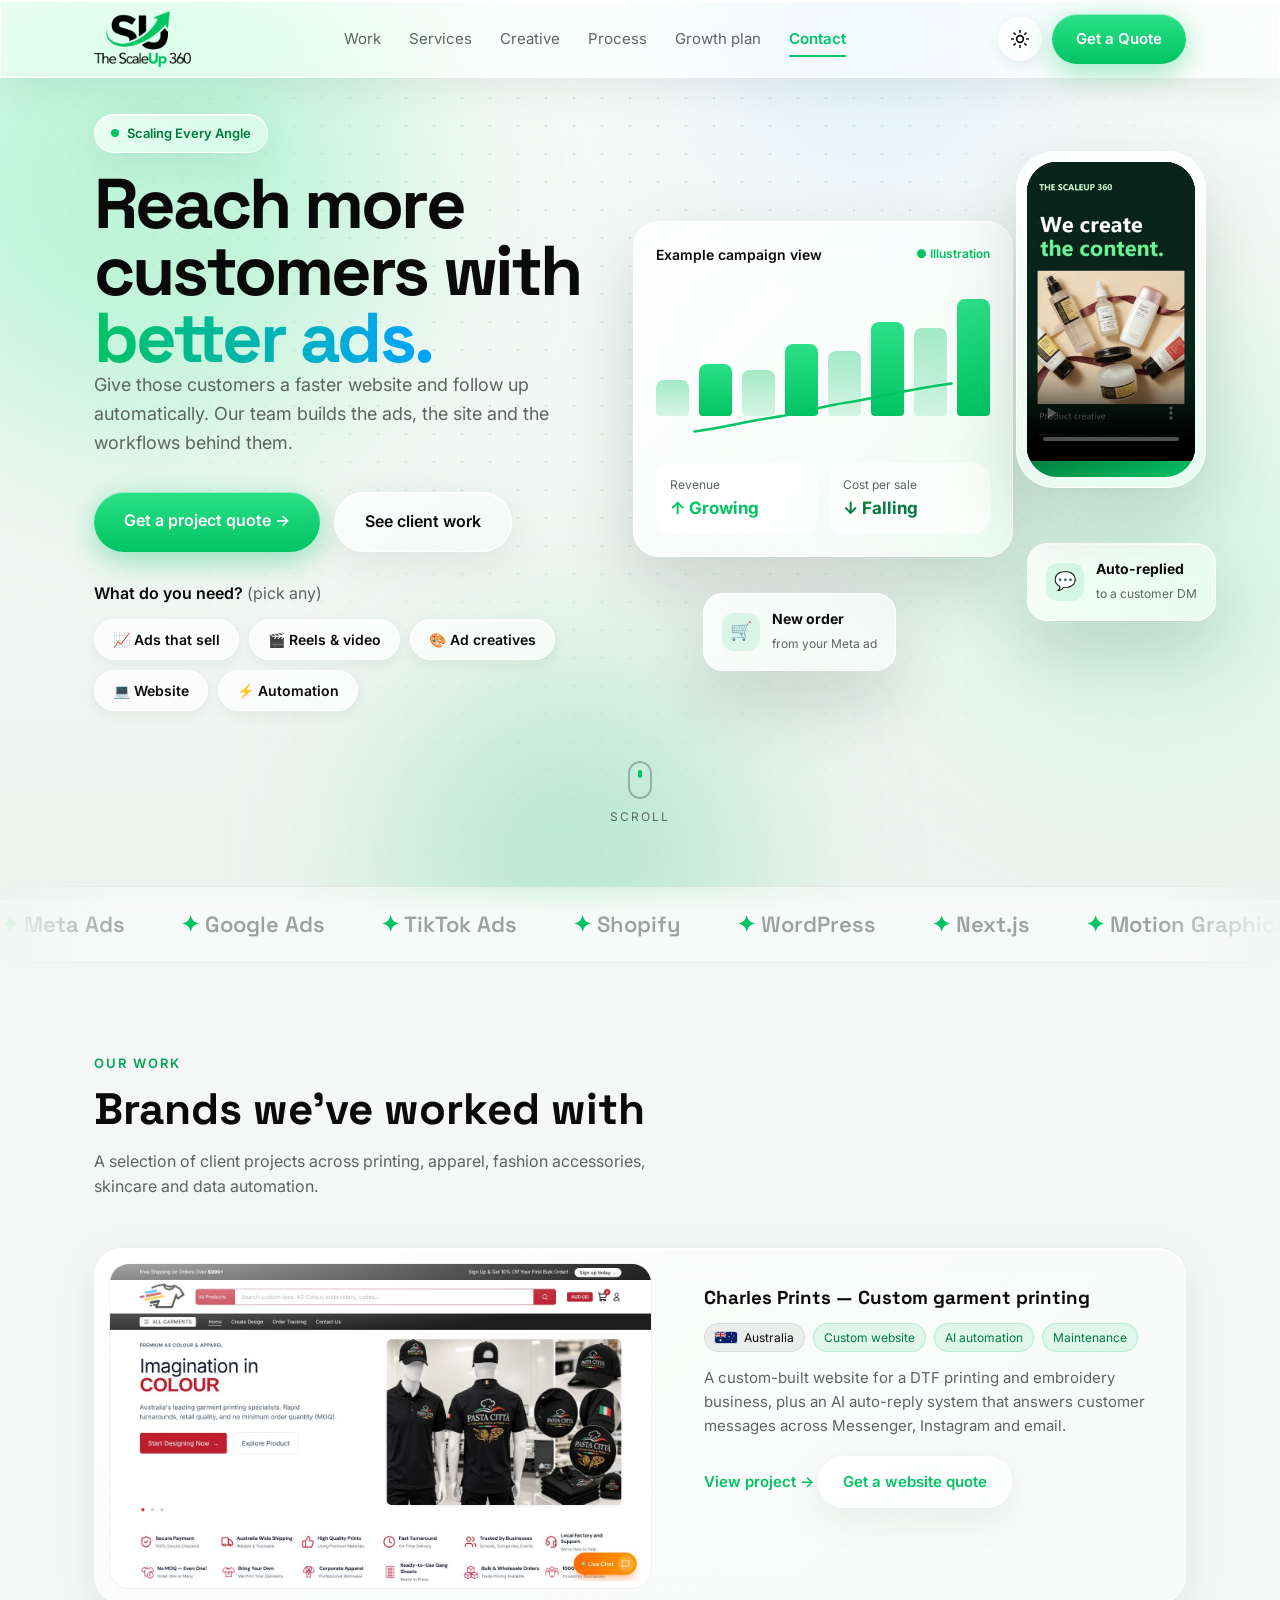
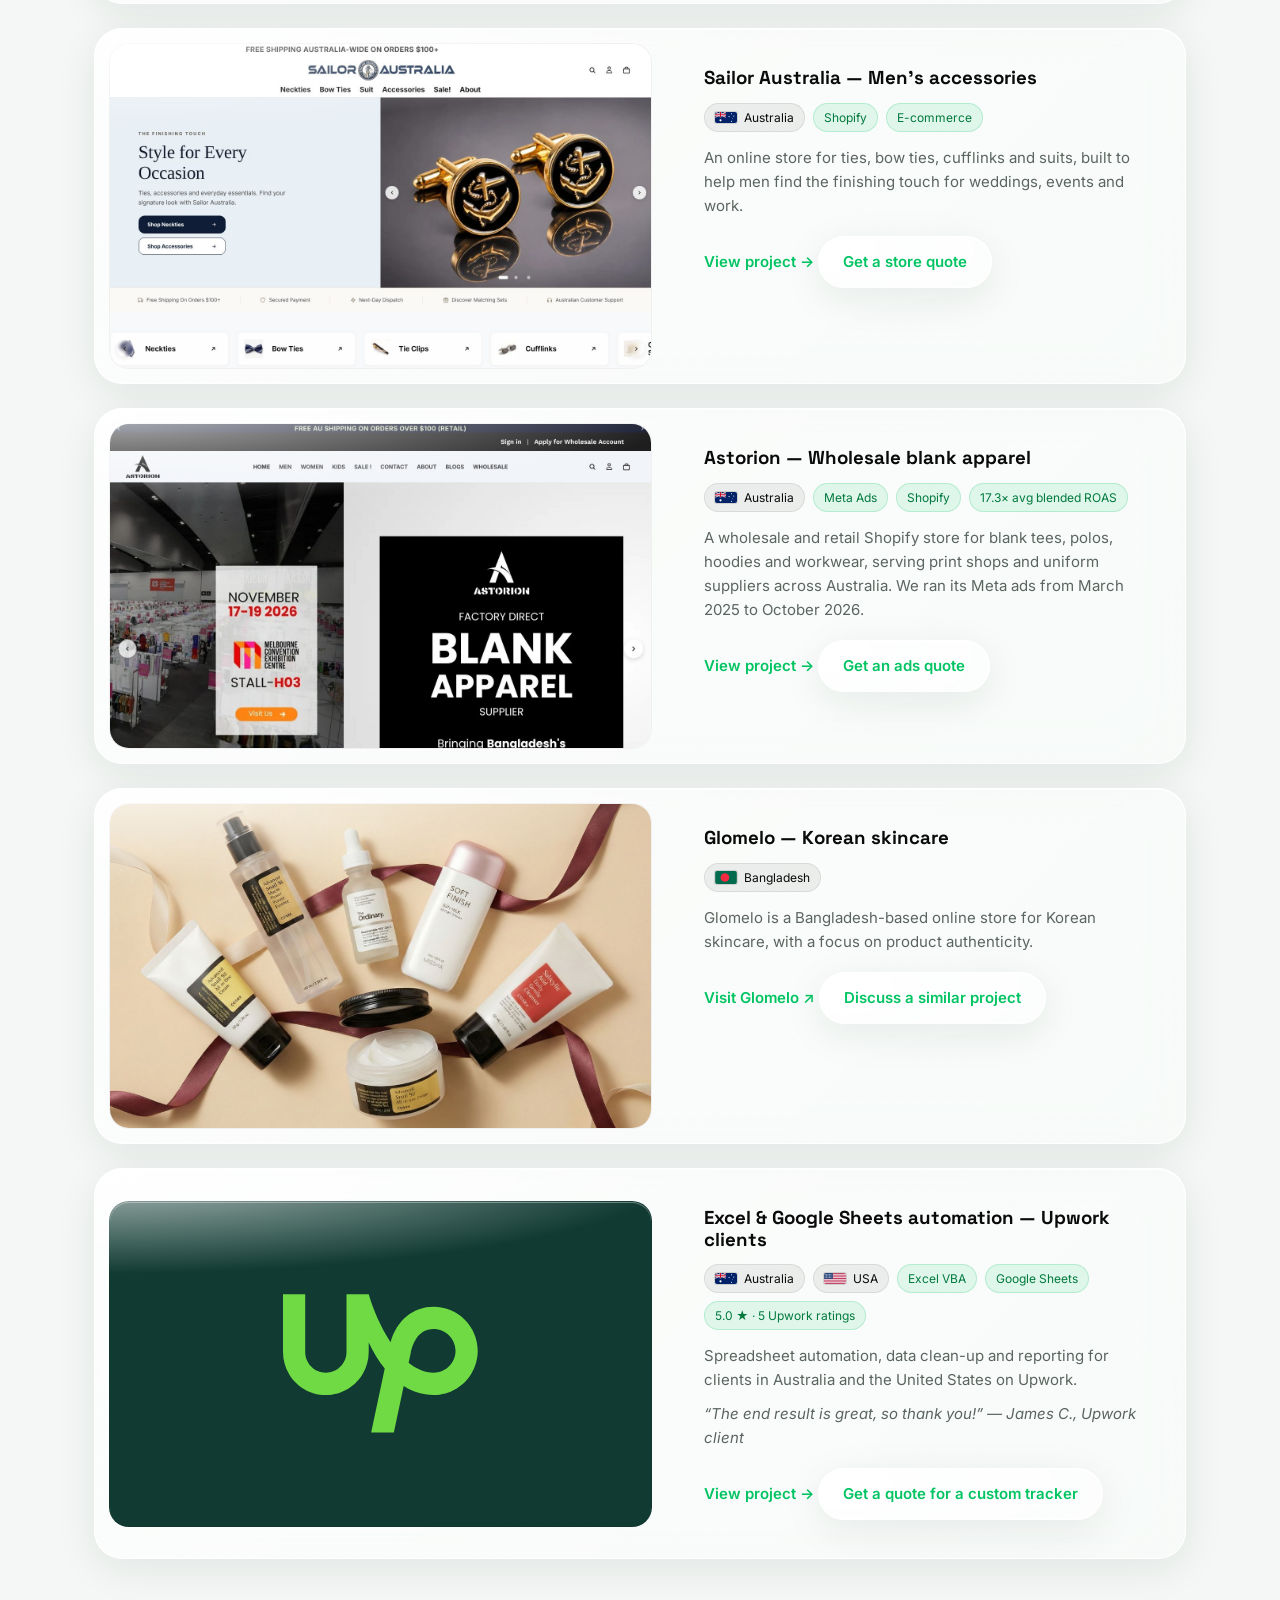
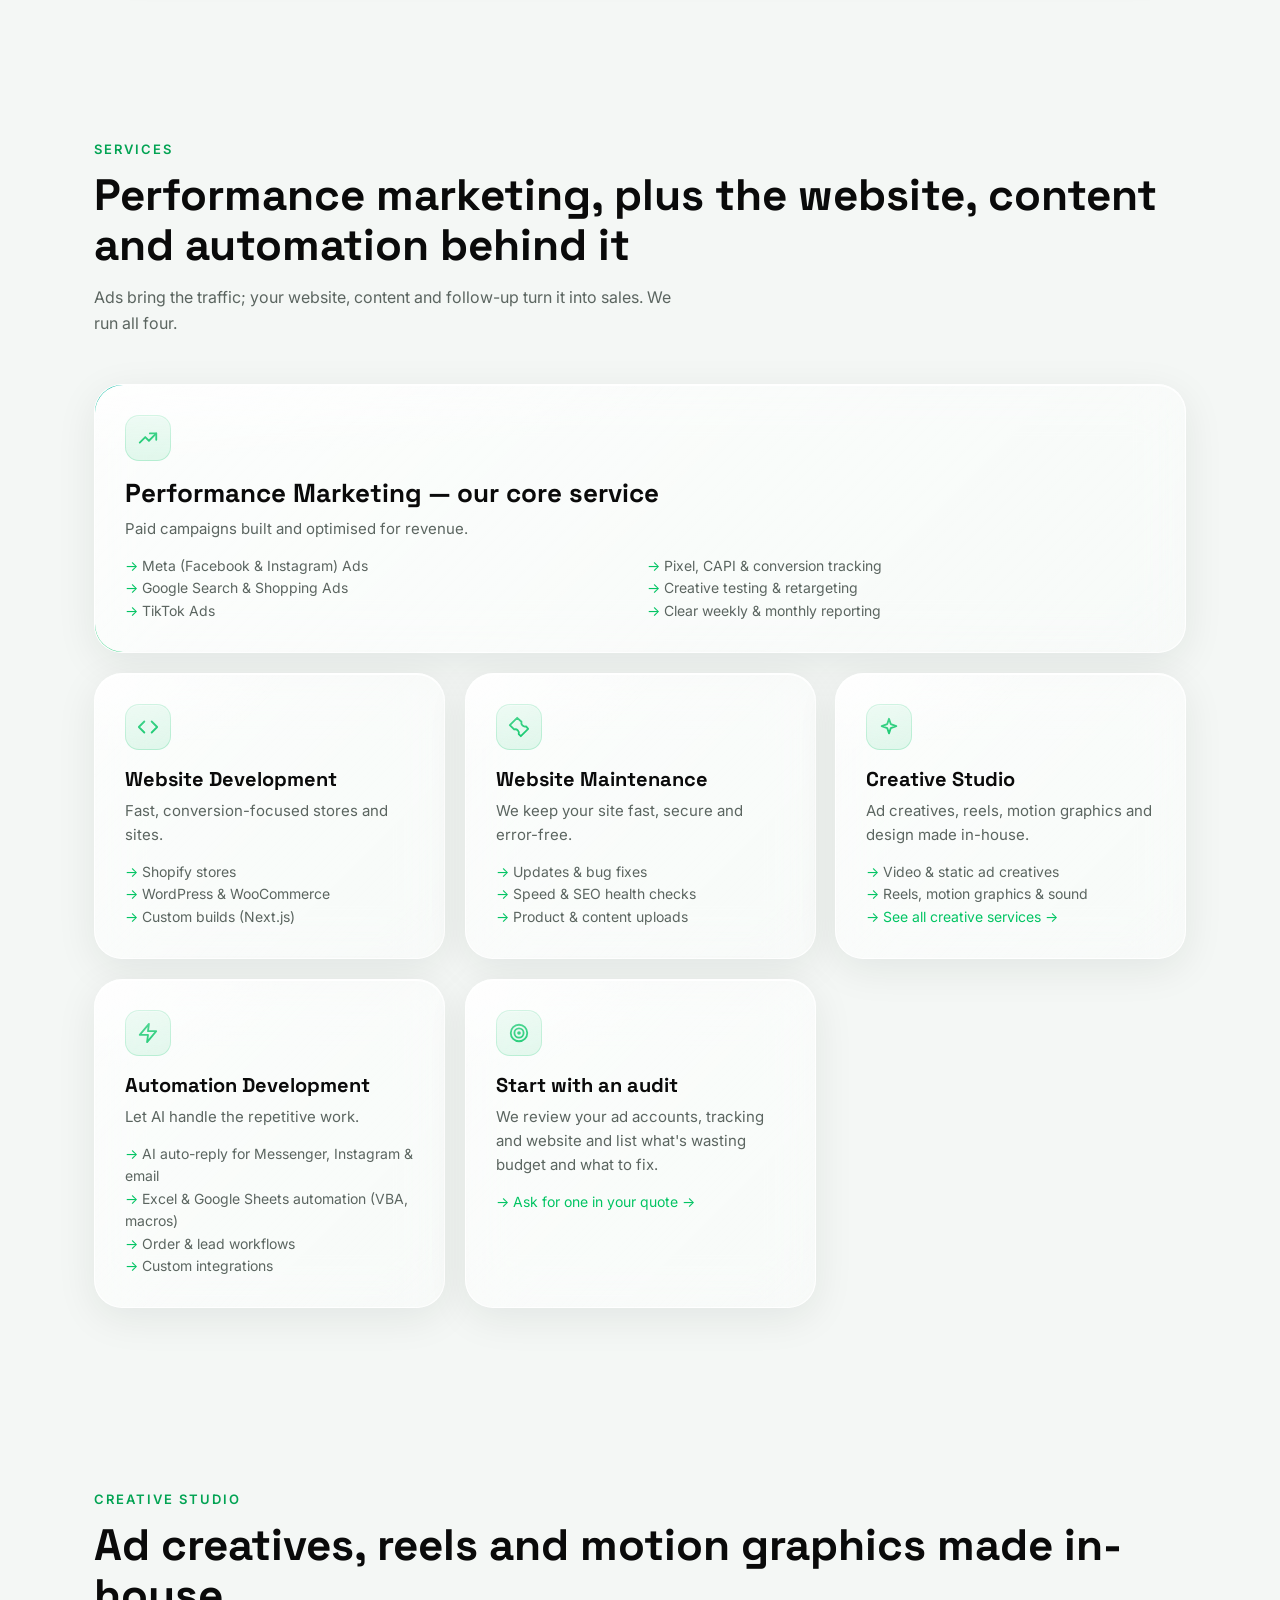
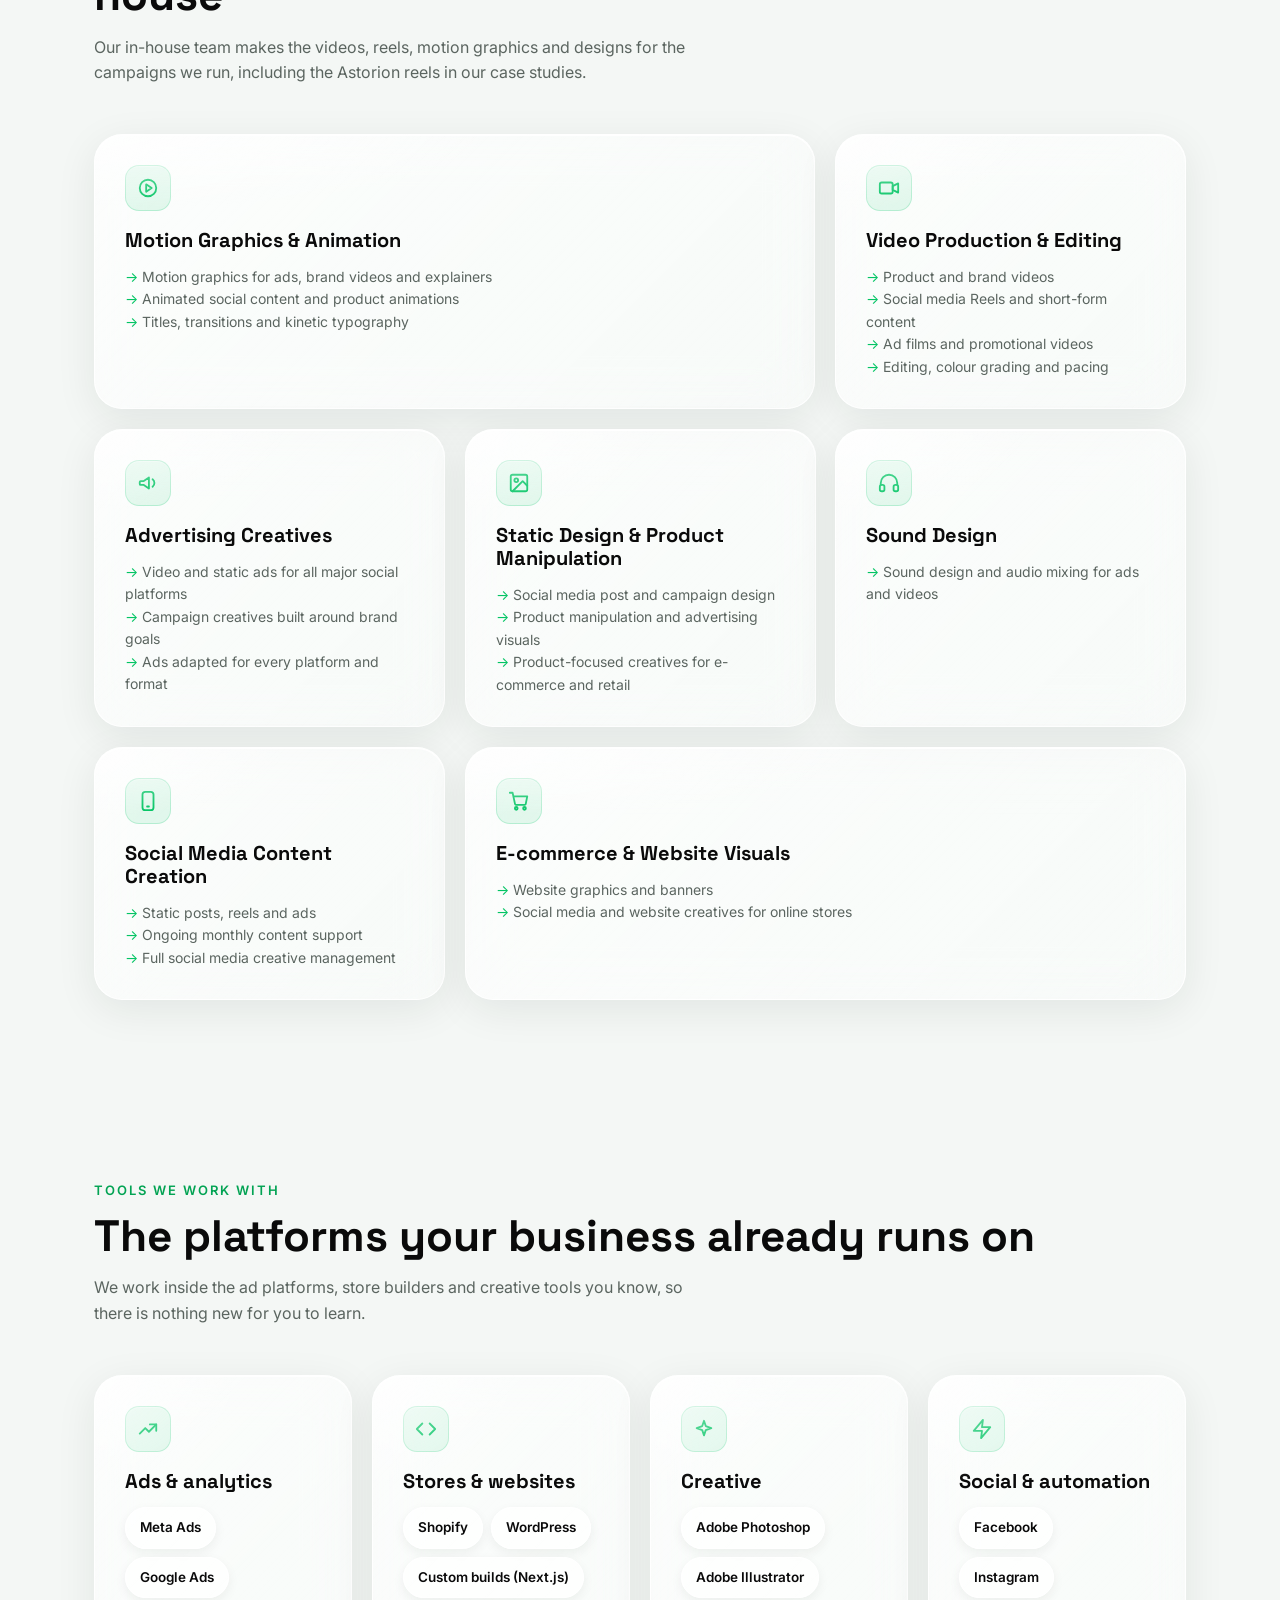
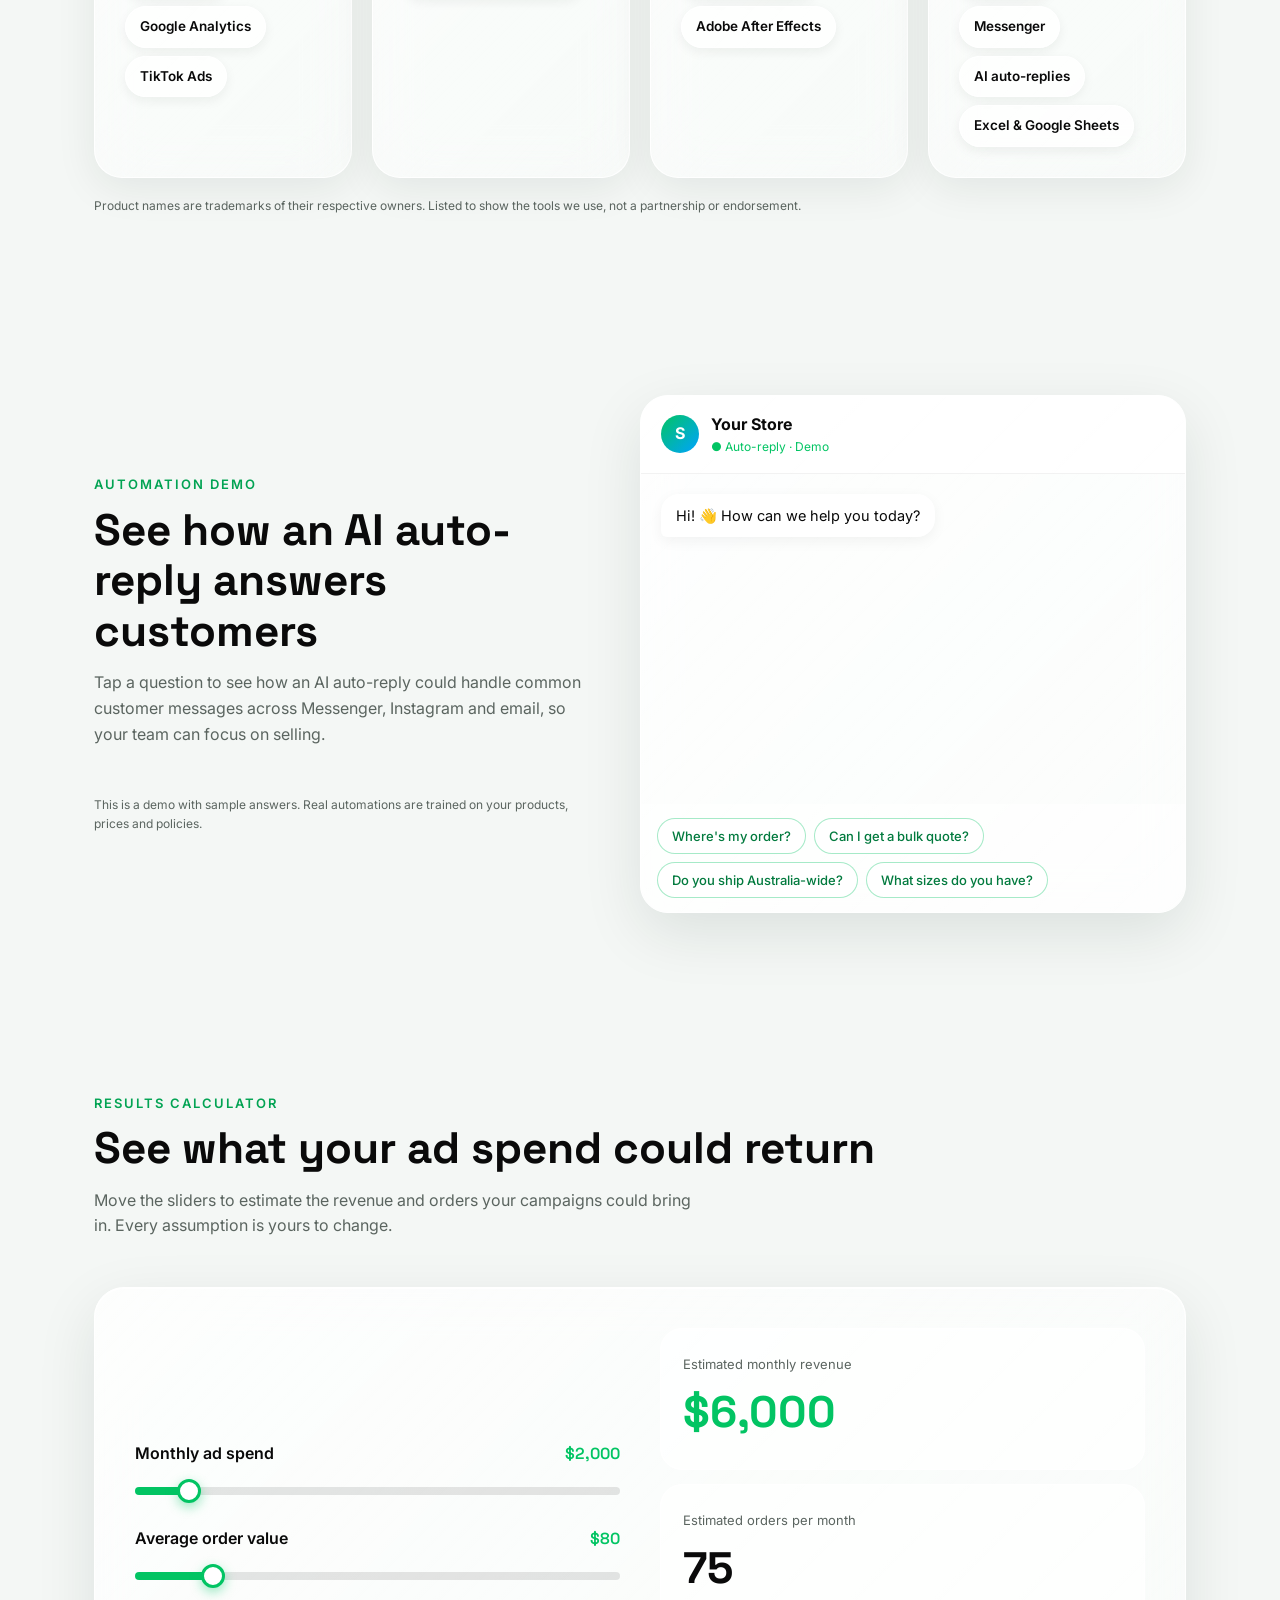
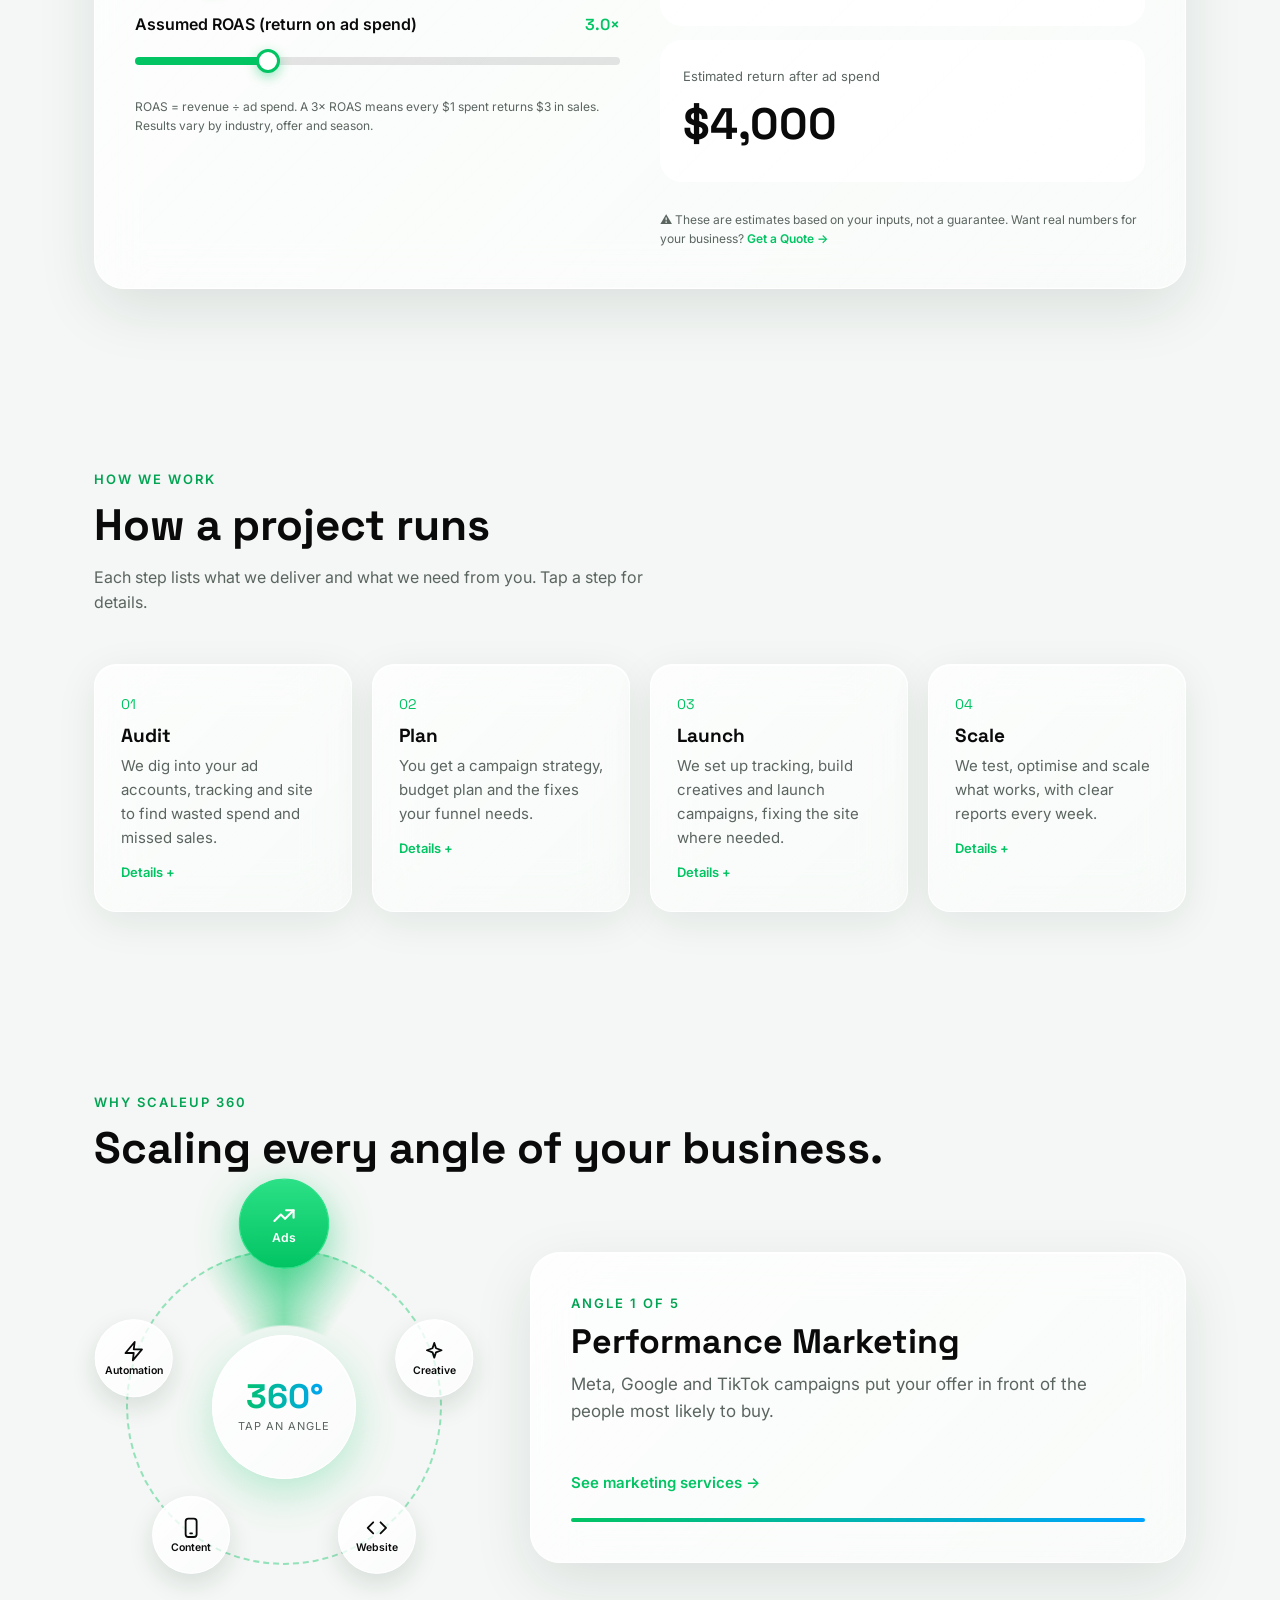
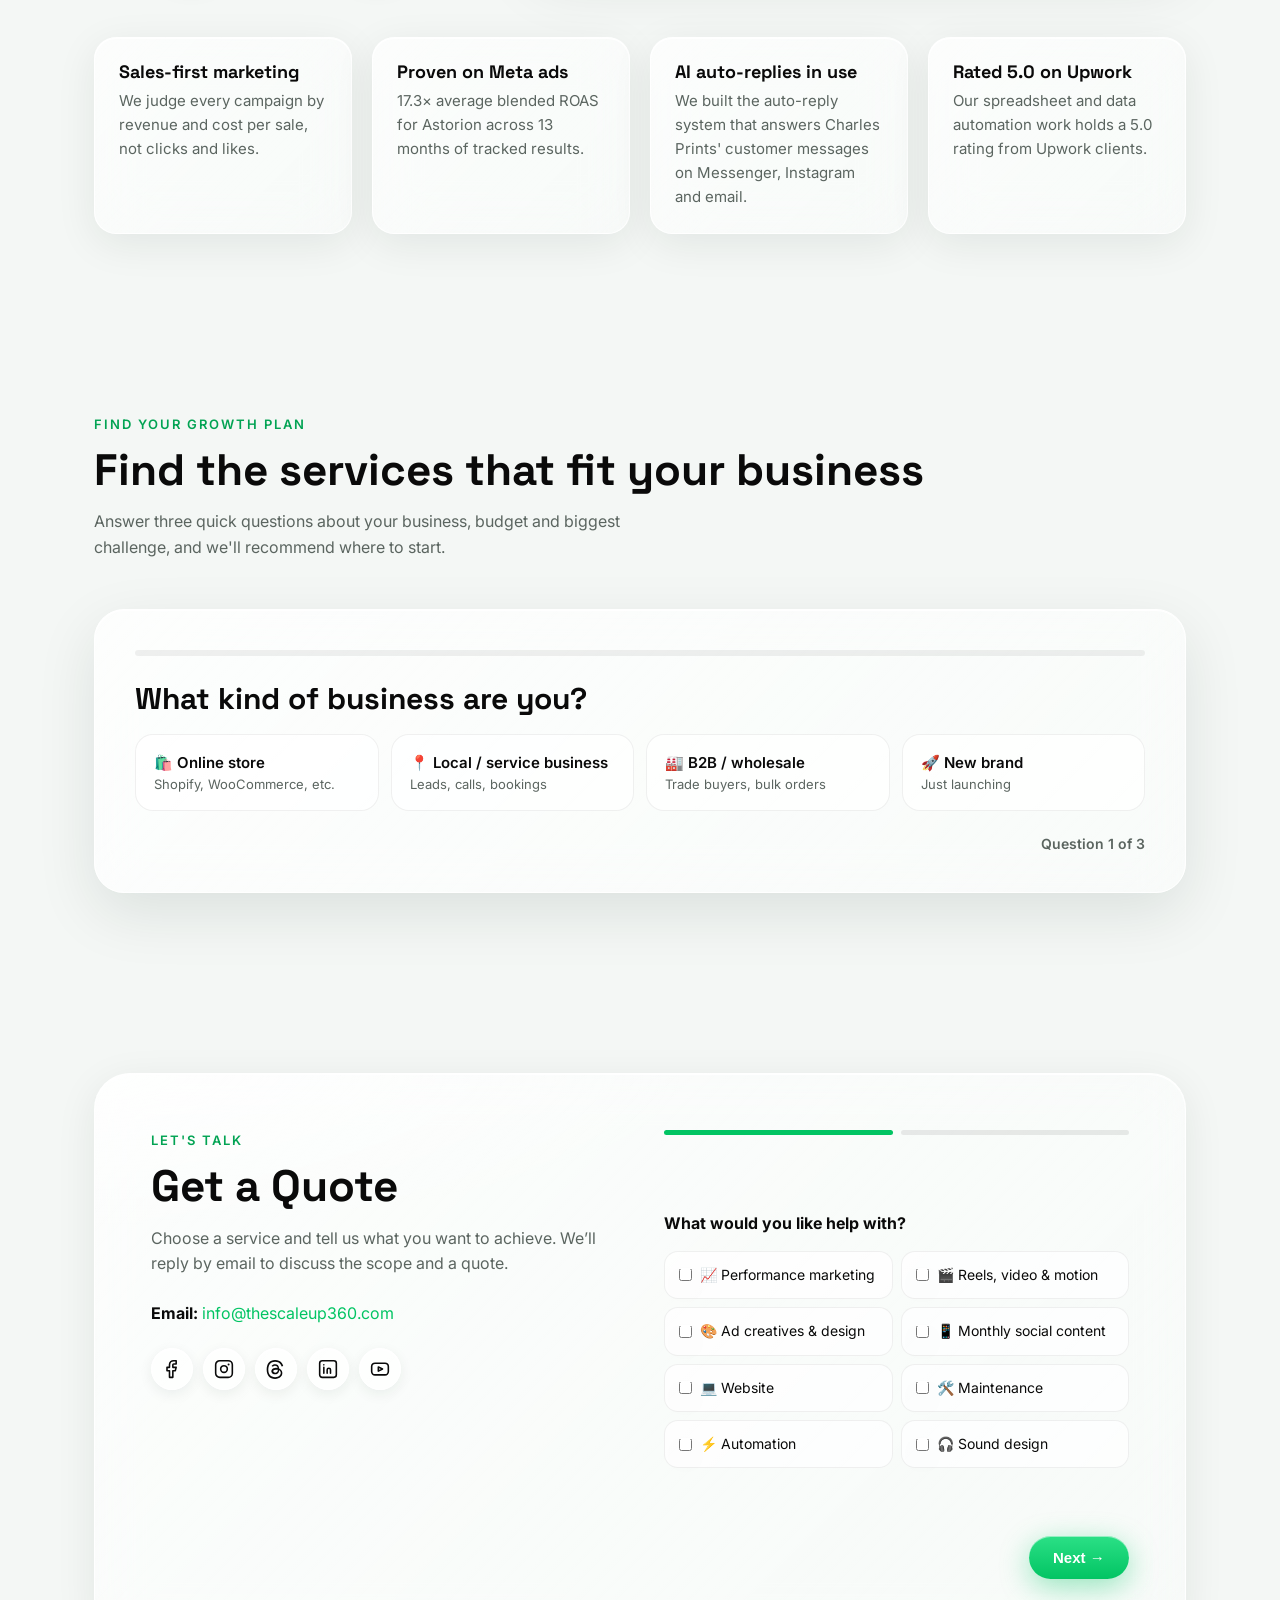
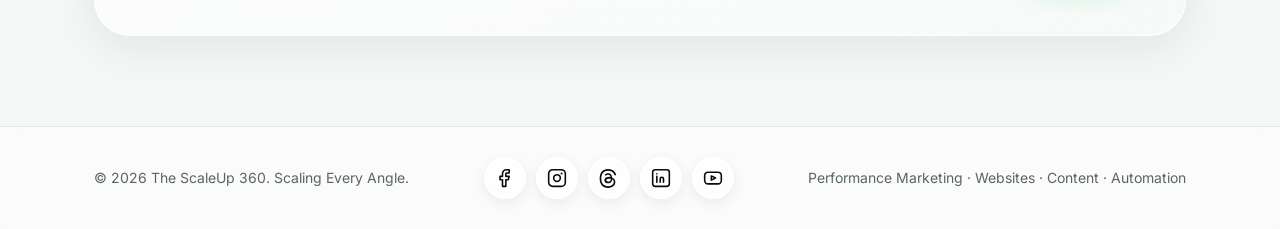
==== index.html @ b7e6057e "Play the agency services showreel in the homepage phone" ====
<!DOCTYPE html>
<html lang="en">
<head>
<meta charset="UTF-8">
<meta name="referrer" content="strict-origin-when-cross-origin">
<link rel="icon" href="favicon.ico" sizes="48x48">
<link rel="icon" type="image/png" sizes="32x32" href="favicon-32.png">
<link rel="icon" type="image/png" sizes="192x192" href="icon-192.png">
<link rel="apple-touch-icon" href="apple-touch-icon.png">
<meta name="theme-color" content="#02C463">
<meta name="viewport" content="width=device-width, initial-scale=1">
<title>The ScaleUp 360 — Performance Marketing Agency for Online Brands</title>
<meta name="description" content="The ScaleUp 360 is a performance marketing agency running Meta and Google Ads that drive sales, backed by Shopify, WordPress and custom websites, running performance marketing, creating content and automating customer messaging for growing brands.">
<link rel="preconnect" href="https://fonts.googleapis.com">
<link href="https://fonts.googleapis.com/css2?family=Space+Grotesk:wght@500;700&family=Inter:wght@400;500;600&display=swap" rel="stylesheet">
<style>
:root{--bg:#000000;--panel:#0D0D0D;--line:#1F1F1F;--text:#FFFFFF;--muted:#A3A3A3;--accent:#02C463;--accent2:#02C463}
*{box-sizing:border-box;margin:0;padding:0}
html{scroll-behavior:smooth}
body{background:var(--bg);color:var(--text);font-family:Inter,system-ui,sans-serif;line-height:1.6}
h1,h2,h3{font-family:"Space Grotesk",sans-serif;line-height:1.15}
a{color:inherit;text-decoration:none}
.wrap{max-width:1140px;margin:0 auto;padding:0 24px}
nav{position:sticky;top:0;z-index:10;background:rgba(11,15,26,.85);backdrop-filter:blur(10px);border-bottom:1px solid var(--line)}
nav .wrap{display:flex;align-items:center;justify-content:space-between;height:76px}
.logo{font-family:"Space Grotesk";font-weight:700;font-size:22px}
.logo span{color:var(--accent)}
.links{display:flex;gap:28px;font-size:15px;color:var(--muted)}
.links a:hover{color:var(--text)}
.btn{display:inline-block;padding:13px 24px;border-radius:10px;font-weight:600;font-size:15px;transition:.2s}
.btn-p{background:var(--accent);color:#000}
.btn-p:hover{transform:translateY(-2px);box-shadow:0 8px 24px rgba(2,196,99,.35)}
.btn-g{border:1px solid var(--line)}
.btn-g:hover{border-color:var(--muted)}
.hero{padding:110px 0 90px;position:relative;overflow:hidden}
.hero:before{content:"";position:absolute;width:600px;height:600px;right:-150px;top:-150px;background:radial-gradient(circle,rgba(2,196,99,.18),transparent 65%)}
.tag{display:inline-block;padding:6px 14px;border:1px solid var(--line);border-radius:99px;font-size:13px;color:var(--accent);margin-bottom:24px}
.hero h1{font-size:clamp(40px,6vw,68px);max-width:820px}
.hero h1 em{font-style:normal;color:var(--accent)}
.hero p{font-size:19px;color:var(--muted);max-width:620px;margin:24px 0 36px}
.cta{display:flex;gap:14px;flex-wrap:wrap}
.trust{margin-top:56px;display:flex;gap:36px;flex-wrap:wrap;color:var(--muted);font-size:14px}
.trust b{display:block;font-family:"Space Grotesk";font-size:20px;color:var(--text)}
section{padding:90px 0}
.eyebrow{color:var(--accent);font-size:13px;letter-spacing:2px;text-transform:uppercase;font-weight:600}
.sh{font-size:clamp(30px,4vw,44px);margin:10px 0 14px}
.sub{color:var(--muted);max-width:600px;margin-bottom:48px}
.grid{display:grid;gap:20px;grid-template-columns:repeat(auto-fit,minmax(300px,1fr))}
.card{background:var(--panel);border:1px solid var(--line);border-radius:16px;padding:30px;transition:.25s}
.card:hover{border-color:var(--accent2);transform:translateY(-4px)}
.ico{width:46px;height:46px;border-radius:12px;background:rgba(2,196,99,.12);display:grid;place-items:center;margin-bottom:18px;color:var(--accent);font-size:22px}
.card h3{font-size:20px;margin-bottom:8px}
.card p{color:var(--muted);font-size:15px}
.card ul{margin-top:14px;list-style:none;font-size:14px;color:var(--muted)}
.card li:before{content:"→ ";color:var(--accent)}
.work{display:grid;gap:24px}
.case{display:grid;grid-template-columns:1.1fr 1fr;background:var(--panel);border:1px solid var(--line);border-radius:20px;overflow:hidden}
.case .vis{min-height:300px;display:grid;place-items:center;font-family:"Space Grotesk";font-size:34px;font-weight:700;padding:30px;text-align:center}
.v1{background:linear-gradient(135deg,#FF5E62,#FF9966)}
.v2{background:linear-gradient(135deg,#1E3C72,#2A5298)}
.v3{background:linear-gradient(135deg,#2C3E50,#4CA1AF)}
.case .info{padding:38px}
.chips{display:flex;gap:8px;flex-wrap:wrap;margin:14px 0}
.chip{font-size:12px;padding:4px 10px;border-radius:99px;background:rgba(2,196,99,.12);color:#02C463}
.case p{color:var(--muted);font-size:15px}
.case a{display:inline-block;margin-top:18px;color:var(--accent);font-weight:600;font-size:15px}
.steps{display:grid;grid-template-columns:repeat(auto-fit,minmax(220px,1fr));gap:20px;counter-reset:s}
.step{border-top:2px solid var(--line);padding-top:22px}
.step:before{counter-increment:s;content:"0" counter(s);font-family:"Space Grotesk";font-size:14px;color:var(--accent)}
.step h3{font-size:19px;margin:8px 0}
.step p{color:var(--muted);font-size:15px}
.why{display:grid;grid-template-columns:repeat(auto-fit,minmax(240px,1fr));gap:20px}
.why div{padding:24px;border-left:2px solid var(--accent)}
.why h3{font-size:18px;margin-bottom:6px}
.why p{color:var(--muted);font-size:15px}
.contact{background:linear-gradient(135deg,#0D0D0D,#06200F);border:1px solid var(--line);border-radius:24px;padding:56px;display:grid;grid-template-columns:1fr 1fr;gap:48px}
form{display:grid;gap:14px}
input,select,textarea{width:100%;background:var(--bg);border:1px solid var(--line);border-radius:10px;padding:13px 14px;color:var(--text);font:inherit;font-size:15px}
input:focus,select:focus,textarea:focus{outline:none;border-color:var(--accent)}
.ok{display:none;color:var(--accent);font-weight:600}
.cinfo p{color:var(--muted);margin:6px 0}
footer{border-top:1px solid var(--line);padding:30px 0;color:var(--muted);font-size:14px}
footer .wrap{display:flex;justify-content:space-between;flex-wrap:wrap;gap:12px}
@media(max-width:820px){.links{display:none}.case,.contact{grid-template-columns:1fr}.contact{padding:32px}}

/* ===== Liquid Glass theme ===== */
body{background:#000;font-family:-apple-system,BlinkMacSystemFont,"SF Pro Display",Inter,sans-serif;position:relative}
.bgfx{position:fixed;inset:0;z-index:-1;overflow:hidden;background:#000}
.bgfx i{position:absolute;border-radius:50%;filter:blur(90px);opacity:.55;animation:float 22s ease-in-out infinite alternate}
.bgfx i:nth-child(1){width:520px;height:520px;background:#02C463;left:-120px;top:-80px}
.bgfx i:nth-child(2){width:460px;height:460px;background:#0A7A45;right:-100px;top:35%;animation-duration:28s}
.bgfx i:nth-child(3){width:380px;height:380px;background:#1FE58A;left:30%;bottom:-140px;opacity:.35;animation-duration:32s}
.bgfx i:nth-child(4){width:300px;height:300px;background:#ffffff;right:20%;top:-120px;opacity:.08;animation-duration:26s}
@keyframes float{0%{transform:translate(0,0) scale(1)}50%{transform:translate(80px,60px) scale(1.15)}100%{transform:translate(-60px,40px) scale(.95)}}
.glass,.card,.case,.contact,nav,.why div,.step,.tag,.btn-g,input,select,textarea{
  background:linear-gradient(135deg,rgba(255,255,255,.10),rgba(255,255,255,.03))!important;
  backdrop-filter:blur(28px) saturate(180%);-webkit-backdrop-filter:blur(28px) saturate(180%);
  border:1px solid rgba(255,255,255,.14)!important;
  box-shadow:inset 0 1px 0 rgba(255,255,255,.25),inset 0 -1px 0 rgba(255,255,255,.04),0 10px 40px rgba(0,0,0,.35);
}
nav{border-width:0 0 1px!important;border-radius:0}
.card,.case{border-radius:28px!important;position:relative;overflow:hidden}
.card:before,.case:before,.contact:before{content:"";position:absolute;inset:0;border-radius:inherit;pointer-events:none;
  background:radial-gradient(120% 60% at 0% 0%,rgba(255,255,255,.18),transparent 45%)}
.card:hover{transform:translateY(-6px) scale(1.01);border-color:rgba(2,196,99,.5)!important;box-shadow:inset 0 1px 0 rgba(255,255,255,.3),0 20px 60px rgba(2,196,99,.18)}
.contact{border-radius:36px!important;position:relative;overflow:hidden}
.why div{border-radius:22px;border-left:1px solid rgba(255,255,255,.14)!important}
.step{border-radius:22px;padding:26px!important;border-top:1px solid rgba(255,255,255,.14)!important}
.tag{border-radius:99px;color:#fff!important}
.btn{border-radius:99px!important}
.btn-p{background:linear-gradient(180deg,#2BE086,#02C463)!important;box-shadow:inset 0 1px 0 rgba(255,255,255,.5),0 8px 30px rgba(2,196,99,.4)}
.btn-g{color:#fff}
input,select,textarea{border-radius:16px!important}
select option{background:#111}
.ico{background:rgba(255,255,255,.08)!important;border:1px solid rgba(255,255,255,.15);border-radius:14px!important;box-shadow:inset 0 1px 0 rgba(255,255,255,.3)}
.case .vis{margin:14px;border-radius:20px;box-shadow:inset 0 1px 0 rgba(255,255,255,.35)}
.chip{background:rgba(255,255,255,.08)!important;border:1px solid rgba(255,255,255,.12);color:#fff!important}
section[style]{background:transparent!important}
.hero:before{display:none}
footer{background:rgba(255,255,255,.03);backdrop-filter:blur(20px)}

/* ===== Light Liquid Glass ===== */
:root{--bg:#F4F7F5;--panel:#fff;--line:rgba(0,0,0,.08);--text:#0A0A0A;--muted:#5B6560;--accent:#02C463;--accent2:#02C463}
body{background:#F4F7F5;color:#0A0A0A}
.bgfx{background:linear-gradient(180deg,#F7FAF8,#EEF3F0)}
.bgfx i{opacity:.45}
.bgfx i:nth-child(1){background:#7CF0B5}
.bgfx i:nth-child(2){background:#B9F5D6}
.bgfx i:nth-child(3){background:#02C463;opacity:.22}
.bgfx i:nth-child(4){background:#C9E8FF;opacity:.5}
.glass,.card,.case,.contact,nav,.why div,.step,.tag,.btn-g,input,select,textarea{
  background:linear-gradient(135deg,rgba(255,255,255,.75),rgba(255,255,255,.4))!important;
  border:1px solid rgba(255,255,255,.9)!important;
  box-shadow:inset 0 1px 0 #fff,0 10px 40px rgba(10,40,25,.08)}
nav{background:rgba(255,255,255,.6)!important}
.card:before,.case:before,.contact:before{background:radial-gradient(120% 60% at 0% 0%,rgba(255,255,255,.7),transparent 45%)}
.card:hover{box-shadow:inset 0 1px 0 #fff,0 20px 60px rgba(2,196,99,.18)}
.tag{color:#027A3E!important}
.btn-g{color:#0A0A0A}
.btn-p{color:#fff!important}
.ico{background:rgba(2,196,99,.1)!important;border-color:rgba(2,196,99,.2)}
.chip{background:rgba(2,196,99,.1)!important;border-color:rgba(2,196,99,.2);color:#027A3E!important}
input,select,textarea{color:#0A0A0A}
input::placeholder,textarea::placeholder{color:#8A938E}
select option{background:#fff}
.ok,.eyebrow{color:#02A353}
.case .vis{color:#fff}
footer{background:rgba(255,255,255,.5)}
.cinfo b,.step h3{color:#0A0A0A!important}

.more{display:inline-block;margin-top:18px;color:var(--accent);font-weight:600;font-size:15px}
.pf{position:fixed;inset:0;z-index:50;display:none;overflow-y:auto;background:rgba(240,245,242,.55);backdrop-filter:blur(30px) saturate(180%);-webkit-backdrop-filter:blur(30px) saturate(180%)}
.pf.on{display:block;animation:fade .3s ease}
@keyframes fade{from{opacity:0;transform:translateY(20px)}to{opacity:1;transform:none}}
.pf .inner{max-width:1000px;margin:40px auto;padding:0 24px 60px}
.pf .close{position:sticky;top:20px;float:right;z-index:2;cursor:pointer;width:44px;height:44px;border-radius:50%;display:grid;place-items:center;font-size:20px;background:rgba(255,255,255,.8);border:1px solid #fff;box-shadow:0 6px 20px rgba(0,0,0,.1)}
.pf .head{padding:20px 0 30px}
.pf .head h2{font-size:clamp(34px,5vw,54px);margin:8px 0}
.pf .head p{color:var(--muted);font-size:18px;max-width:700px}
.browser{border-radius:22px;overflow:hidden;box-shadow:0 30px 80px rgba(10,40,25,.18);border:1px solid #fff;margin-bottom:34px}
.browser .bar{background:rgba(255,255,255,.85);padding:12px 16px;display:flex;align-items:center;gap:8px}
.browser .bar i{width:11px;height:11px;border-radius:50%;background:#ddd}
.browser .bar i:nth-child(1){background:#FF5F57}.browser .bar i:nth-child(2){background:#FEBC2E}.browser .bar i:nth-child(3){background:#28C840}
.browser .bar span{margin-left:14px;font-size:13px;color:#666;background:#F1F3F2;padding:4px 14px;border-radius:99px}
.browser .screen{height:340px;display:grid;place-items:center;color:#fff;text-align:center;padding:30px}
.browser .screen b{font-family:"Space Grotesk";font-size:clamp(32px,5vw,56px);display:block}
.pgrid{display:grid;grid-template-columns:repeat(auto-fit,minmax(280px,1fr));gap:20px;margin-bottom:20px}
.pbox{border-radius:24px;padding:28px;background:linear-gradient(135deg,rgba(255,255,255,.8),rgba(255,255,255,.45));border:1px solid #fff;box-shadow:inset 0 1px 0 #fff,0 10px 40px rgba(10,40,25,.08)}
.pbox h3{font-size:19px;margin-bottom:10px}
.pbox p,.pbox li{color:var(--muted);font-size:15px}
.pbox ul{list-style:none}.pbox li{padding:4px 0}.pbox li:before{content:"✓ ";color:var(--accent);font-weight:700}
.meta{display:flex;gap:30px;flex-wrap:wrap;margin:10px 0 0}
.meta div{font-size:13px;color:var(--muted)}.meta b{display:block;font-size:15px;color:var(--text)}
.pcta{display:flex;gap:12px;flex-wrap:wrap;margin-top:30px}

.gal{margin-top:20px}
.gal .tabs{display:inline-flex;gap:6px;padding:6px;border-radius:99px;background:rgba(255,255,255,.7);border:1px solid #fff;box-shadow:inset 0 1px 0 #fff,0 6px 20px rgba(10,40,25,.06);margin:14px 0 22px}
.gal .tabs button{border:0;background:transparent;padding:9px 18px;border-radius:99px;font:600 14px Inter,sans-serif;color:var(--muted);cursor:pointer}
.gal .tabs button.on{background:var(--accent);color:#fff;box-shadow:0 4px 14px rgba(2,196,99,.35)}
.mgrid{display:grid;gap:16px}
.mgrid.reels{grid-template-columns:repeat(auto-fill,minmax(170px,1fr))}
.mgrid.videos{grid-template-columns:repeat(auto-fill,minmax(300px,1fr))}
.mgrid.statics{grid-template-columns:repeat(auto-fill,minmax(200px,1fr))}
.mi{position:relative;border-radius:20px;overflow:hidden;cursor:pointer;background:linear-gradient(135deg,rgba(255,255,255,.8),rgba(255,255,255,.4));border:1px solid #fff;box-shadow:0 10px 30px rgba(10,40,25,.1);transition:.25s}
.mi:hover{transform:translateY(-4px);box-shadow:0 18px 40px rgba(2,196,99,.2)}
.reels .mi{aspect-ratio:9/16}.videos .mi{aspect-ratio:16/9}.statics .mi{aspect-ratio:1/1}
.mi img,.mi video{width:100%;height:100%;object-fit:cover;display:block}
.mi .play{position:absolute;inset:0;margin:auto;width:54px;height:54px;border-radius:50%;display:grid;place-items:center;background:rgba(255,255,255,.75);backdrop-filter:blur(10px);font-size:18px;color:#0A0A0A;box-shadow:0 6px 20px rgba(0,0,0,.2)}
.mi .ph{position:absolute;inset:0;display:grid;place-items:center;text-align:center;color:var(--muted);font-size:13px;padding:10px}
.mi .cap{position:absolute;left:10px;right:10px;bottom:10px;font-size:12px;font-weight:600;padding:6px 10px;border-radius:12px;background:rgba(255,255,255,.75);backdrop-filter:blur(10px);color:#0A0A0A}
.lb{position:fixed;inset:0;z-index:80;display:none;place-items:center;background:rgba(0,0,0,.75);backdrop-filter:blur(14px);padding:30px}
.lb.on{display:grid}
.lb .box{max-width:min(1000px,94vw);max-height:88vh}
.lb video,.lb img{max-width:100%;max-height:88vh;border-radius:18px;display:block}
.lb .x{position:absolute;top:20px;right:24px;width:44px;height:44px;border-radius:50%;background:rgba(255,255,255,.85);display:grid;place-items:center;cursor:pointer;font-size:20px}

.hero2{padding:36px 0 0;position:relative}
.h2grid{display:grid;grid-template-columns:1.05fr 1fr;gap:40px;align-items:center;min-height:0}
.hero2 .tag{display:inline-flex;align-items:center;gap:8px;padding:8px 16px;font-size:13px;font-weight:600;margin-bottom:18px}
.dot{width:8px;height:8px;border-radius:50%;background:var(--accent);box-shadow:0 0 0 0 rgba(2,196,99,.6);animation:pulse 1.8s infinite}
@keyframes pulse{70%{box-shadow:0 0 0 10px rgba(2,196,99,0)}100%{box-shadow:0 0 0 0 rgba(2,196,99,0)}}
.hero2 h1{font-size:clamp(56px,8.5vw,118px);letter-spacing:-.04em;line-height:.95;font-weight:700}
.grad{background:linear-gradient(90deg,#02C463,#00A3FF,#02C463);background-size:200% auto;-webkit-background-clip:text;background-clip:text;color:transparent;animation:sh 6s linear infinite}
@keyframes sh{to{background-position:200% center}}
.rot{font-family:"Space Grotesk";font-size:clamp(22px,2.6vw,32px);font-weight:600;margin:22px 0 10px;display:flex;gap:10px;align-items:center}
.rw{display:inline-block;height:1.25em;overflow:hidden;vertical-align:bottom}
.rw b{display:block;color:var(--accent);animation:rw 8s infinite}
@keyframes rw{0%,18%{transform:translateY(0)}25%,43%{transform:translateY(-100%)}50%,68%{transform:translateY(-200%)}75%,93%{transform:translateY(-300%)}100%{transform:translateY(-400%)}}
.lead{color:var(--muted);font-size:18px;max-width:520px;margin-bottom:34px}
.hero2 .btn{padding:16px 30px;font-size:16px}
.h2r{position:relative;height:540px}
.fl{position:absolute;border-radius:26px;background:linear-gradient(135deg,rgba(255,255,255,.85),rgba(255,255,255,.5));backdrop-filter:blur(24px) saturate(180%);-webkit-backdrop-filter:blur(24px) saturate(180%);border:1px solid #fff;box-shadow:inset 0 1px 0 #fff,0 30px 70px rgba(10,40,25,.16);animation:bob 7s ease-in-out infinite}
@keyframes bob{50%{transform:translateY(-14px)}}
.dash{width:380px;padding:22px;left:-40px;top:70px;z-index:1}
.dh{display:flex;justify-content:space-between;font-size:14px;font-weight:600}
.live{color:var(--accent);font-size:12px}
.bars{display:flex;align-items:flex-end;gap:10px;height:130px;margin:20px 0 6px}
.bars i{flex:1;height:var(--h);border-radius:8px 8px 4px 4px;background:linear-gradient(180deg,#2BE086,#02C463);transform-origin:bottom;animation:grow 1.2s cubic-bezier(.2,.8,.2,1) both}
.bars i:nth-child(odd){background:linear-gradient(180deg,rgba(2,196,99,.35),rgba(2,196,99,.15))}
.bars i:nth-child(2){animation-delay:.1s}.bars i:nth-child(3){animation-delay:.2s}.bars i:nth-child(4){animation-delay:.3s}.bars i:nth-child(5){animation-delay:.4s}.bars i:nth-child(6){animation-delay:.5s}.bars i:nth-child(7){animation-delay:.6s}.bars i:nth-child(8){animation-delay:.7s}
@keyframes grow{from{transform:scaleY(0)}}
.line{width:100%;height:60px;margin-top:-70px;position:relative}
.line path{stroke-dasharray:400;stroke-dashoffset:400;animation:draw 2s .6s ease forwards}
@keyframes draw{to{stroke-dashoffset:0}}
.kp{display:grid;grid-template-columns:1fr 1fr;gap:12px;margin-top:16px}
.kp div{background:rgba(255,255,255,.7);border-radius:16px;padding:12px 14px}
.kp small{display:block;color:var(--muted);font-size:12px}
.kp b{color:var(--accent);font-size:17px}.kp .dn{color:#027A3E}
.phone{width:190px;height:390px;right:-20px;top:0;z-index:2;padding:10px;border-radius:38px;animation-delay:-2s}
.scr{height:100%;border-radius:30px;background:linear-gradient(160deg,#0A0A0A,#063D22 60%,#02C463);position:relative;overflow:hidden}
.pl{position:absolute;inset:0;margin:auto;width:58px;height:58px;border-radius:50%;display:grid;place-items:center;color:#fff;background:rgba(255,255,255,.2);backdrop-filter:blur(10px);border:1px solid rgba(255,255,255,.4)}
.pc{position:absolute;left:12px;right:12px;bottom:14px;color:#fff}
.pc b{display:block;font-size:14px}.pc span{font-size:11px;opacity:.8}
.toast{display:flex;gap:12px;align-items:center;padding:14px 18px;border-radius:20px}
.toast b{display:block;font-size:14px}.toast small{color:var(--muted);font-size:12px}
.ti{width:38px;height:38px;border-radius:12px;display:grid;place-items:center;background:rgba(2,196,99,.12);font-size:18px}
.t1{left:30px;bottom:20px;z-index:3;animation-delay:-4s}
.t2{right:-30px;bottom:70px;z-index:3;animation-delay:-1s}
.marq{margin-top:60px;overflow:hidden;padding:20px 0;border-top:1px solid rgba(0,0,0,.06);border-bottom:1px solid rgba(0,0,0,.06);background:rgba(255,255,255,.4);backdrop-filter:blur(10px);-webkit-mask-image:linear-gradient(90deg,transparent,#000 10%,#000 90%,transparent)}
.mt{display:flex;gap:56px;width:max-content;animation:mq 30s linear infinite}
.mt span{font-family:"Space Grotesk";font-size:22px;font-weight:600;color:#9AA39E;white-space:nowrap}
.mt span:before{content:"✦  ";color:var(--accent)}
@keyframes mq{to{transform:translateX(-50%)}}
@media(max-width:900px){.h2grid{grid-template-columns:1fr;min-height:0}.h2r{height:460px;transform:scale(.85);transform-origin:top center}.dash{width:320px}}
@media(max-width:520px){.h2r{display:none}}
@media(prefers-reduced-motion:reduce){*{animation:none!important}}

.rv{opacity:0;translate:0 40px;transition:opacity .8s cubic-bezier(.2,.7,.2,1),translate .8s cubic-bezier(.2,.7,.2,1);transition-delay:var(--d,0s)}
.rv.in{opacity:1;translate:0 0}
.rv-l{translate:-50px 0}.rv-r{translate:50px 0}.rv-s{translate:0 0;scale:.94;transition-property:opacity,scale}.rv-s.in{scale:1}
#prog{position:fixed;top:0;left:0;height:3px;width:100%;z-index:100;background:linear-gradient(90deg,#02C463,#00A3FF);transform-origin:0 50%;transform:scaleX(0)}
.scrollhint{display:flex;flex-direction:column;align-items:center;gap:8px;margin:34px auto 0;font-size:12px;letter-spacing:2px;text-transform:uppercase;color:var(--muted);width:max-content}
.scrollhint .ms{width:24px;height:38px;border-radius:14px;border:2px solid rgba(0,0,0,.25);position:relative}
.scrollhint .ms:after{content:"";position:absolute;left:50%;top:7px;width:4px;height:8px;margin-left:-2px;border-radius:2px;background:var(--accent);animation:wheel 1.6s infinite}
@keyframes wheel{0%{opacity:1;transform:translateY(0)}100%{opacity:0;transform:translateY(12px)}}
@media(prefers-reduced-motion:reduce){.rv{opacity:1;translate:none;scale:none}}

/* ===== Interactive layer ===== */
#glow{position:fixed;left:0;top:0;width:520px;height:520px;margin:-260px 0 0 -260px;border-radius:50%;pointer-events:none;z-index:0;background:radial-gradient(circle,rgba(2,196,99,.20),rgba(0,163,255,.08) 40%,transparent 65%);transition:opacity .4s;opacity:0}
#dotc{position:fixed;left:0;top:0;width:10px;height:10px;margin:-5px 0 0 -5px;border-radius:50%;background:var(--accent);pointer-events:none;z-index:200;transition:width .2s,height .2s,margin .2s,background .2s;opacity:0}
#dotc.big{width:46px;height:46px;margin:-23px 0 0 -23px;background:rgba(2,196,99,.18);border:1px solid rgba(2,196,99,.5)}
.wrap,section,header,footer{position:relative;z-index:1}
.tilt{transform-style:preserve-3d;will-change:transform}
.tilt .glare{position:absolute;inset:0;border-radius:inherit;pointer-events:none;opacity:0;transition:opacity .3s;background:radial-gradient(circle at var(--gx,50%) var(--gy,50%),rgba(255,255,255,.75),transparent 45%);mix-blend-mode:soft-light;z-index:3}
.tilt:hover .glare{opacity:1}
body.dark .tilt .glare{display:none}
.card,.case,.step,.why div{transition:transform .25s ease-out,box-shadow .3s,border-color .3s}
.core{position:relative;overflow:hidden}
.core:after{content:"";position:absolute;inset:-2px;border-radius:30px;padding:2px;background:conic-gradient(from var(--a,0deg),transparent 0 60%,#02C463 75%,#00A3FF 85%,transparent 100%);-webkit-mask:linear-gradient(#000 0 0) content-box,linear-gradient(#000 0 0);-webkit-mask-composite:xor;mask-composite:exclude;animation:spin 5s linear infinite;pointer-events:none}
@property --a{syntax:"<angle>";inherits:false;initial-value:0deg}
@keyframes spin{to{--a:360deg}}
.btn{will-change:transform}
.picker{margin-top:30px}
.picker p{font-weight:600;margin-bottom:12px}
.chips2{display:flex;flex-wrap:wrap;gap:10px}
.chips2 button{font:600 14px Inter,sans-serif;padding:11px 18px;border-radius:99px;cursor:pointer;color:var(--text);background:rgba(255,255,255,.7);border:1px solid #fff;box-shadow:inset 0 1px 0 #fff,0 4px 14px rgba(10,40,25,.06);transition:.2s}
.chips2 button:hover{transform:translateY(-2px)}
.chips2 button.on{background:var(--accent);color:#fff;box-shadow:0 8px 22px rgba(2,196,99,.35)}
.pick-cta{margin-top:16px;font-size:14px;color:var(--muted)}
.pick-cta b{color:var(--accent)}
.hl{background:linear-gradient(transparent 62%,rgba(2,196,99,.25) 62%);padding:0 4px}
@media(hover:none){#glow,#dotc{display:none}}

/* ===== Feature pack ===== */
.gbox{border-radius:30px;padding:40px;background:linear-gradient(135deg,rgba(255,255,255,.82),rgba(255,255,255,.5));backdrop-filter:blur(26px) saturate(180%);-webkit-backdrop-filter:blur(26px) saturate(180%);border:1px solid #fff;box-shadow:inset 0 1px 0 #fff,0 20px 60px rgba(10,40,25,.1)}
.qbar{height:6px;border-radius:9px;background:rgba(0,0,0,.06);overflow:hidden;margin-bottom:26px}.qbar i{display:block;height:100%;width:0;background:linear-gradient(90deg,#02C463,#00A3FF);transition:width .4s}
.qstep{display:none;animation:fade .35s ease}.qstep.on{display:block}
.qstep h3{font-size:clamp(22px,2.6vw,30px);margin-bottom:18px}
.opts{display:grid;grid-template-columns:repeat(auto-fit,minmax(200px,1fr));gap:12px}
.opt{text-align:left;font:600 15px Inter,sans-serif;padding:18px;border-radius:18px;cursor:pointer;background:rgba(255,255,255,.75);border:1.5px solid rgba(0,0,0,.06);color:var(--text);transition:.2s}
.opt:hover{border-color:var(--accent);transform:translateY(-2px)}
.opt.on{border-color:var(--accent);background:rgba(2,196,99,.1)}
.opt small{display:block;font-weight:400;color:var(--muted);font-size:13px;margin-top:4px}
.qnav{display:flex;justify-content:space-between;align-items:center;margin-top:24px}
.lnk{background:none;border:0;font:600 14px Inter,sans-serif;color:var(--muted);cursor:pointer}
.recs{display:grid;grid-template-columns:repeat(auto-fit,minmax(220px,1fr));gap:14px;margin:18px 0 24px}
.rec{padding:20px;border-radius:20px;background:rgba(2,196,99,.08);border:1px solid rgba(2,196,99,.25)}
.rec b{display:block;margin-bottom:4px}.rec span{color:var(--muted);font-size:14px}
.calc{display:grid;grid-template-columns:1fr 1fr;gap:40px;align-items:center}
.sl{margin-bottom:24px}.sl label{display:flex;justify-content:space-between;font-weight:600;margin-bottom:10px}.sl label output{color:var(--accent);font-family:"Space Grotesk"}
input[type=range]{-webkit-appearance:none;appearance:none;width:100%;height:8px;border-radius:9px;background:linear-gradient(90deg,#02C463 var(--p,50%),rgba(0,0,0,.1) var(--p,50%))!important;padding:0!important;border:0!important;box-shadow:none!important;backdrop-filter:none!important}
input[type=range]::-webkit-slider-thumb{-webkit-appearance:none;width:24px;height:24px;border-radius:50%;background:#fff;border:3px solid #02C463;box-shadow:0 4px 12px rgba(2,196,99,.4);cursor:grab}
input[type=range]::-moz-range-thumb{width:20px;height:20px;border-radius:50%;background:#fff;border:3px solid #02C463;cursor:grab}
.res{display:grid;gap:14px}
.res div{padding:22px;border-radius:22px;background:rgba(255,255,255,.75);border:1px solid #fff}
.res small{color:var(--muted);font-size:13px}.res b{display:block;font-family:"Space Grotesk";font-size:clamp(30px,4vw,44px);color:var(--text)}
.res .big b{color:var(--accent)}
.note{font-size:12px;color:var(--muted);margin-top:14px}
.chat{max-width:560px;margin-left:auto;border-radius:28px;overflow:hidden}
.chat .ch{display:flex;align-items:center;gap:12px;padding:16px 20px;background:rgba(255,255,255,.85);border-bottom:1px solid rgba(0,0,0,.05)}
.chat .av{width:38px;height:38px;border-radius:50%;background:linear-gradient(135deg,#02C463,#00A3FF);display:grid;place-items:center;color:#fff;font-weight:700}
.chat .ch small{display:block;color:var(--accent);font-size:12px}
.msgs{height:330px;overflow-y:auto;padding:20px;display:flex;flex-direction:column;gap:10px;background:rgba(255,255,255,.35)}
.m{max-width:80%;padding:11px 15px;border-radius:18px;font-size:14.5px;line-height:1.45;animation:fade .3s}
.m.u{align-self:flex-end;background:var(--accent);color:#fff;border-bottom-right-radius:6px}
.m.b{align-self:flex-start;background:#fff;border-bottom-left-radius:6px;box-shadow:0 4px 14px rgba(0,0,0,.05)}
.typing{display:inline-flex;gap:4px}.typing i{width:7px;height:7px;border-radius:50%;background:#bbb;animation:tp 1s infinite}.typing i:nth-child(2){animation-delay:.15s}.typing i:nth-child(3){animation-delay:.3s}
@keyframes tp{50%{transform:translateY(-5px);background:#02C463}}
.qs{display:flex;flex-wrap:wrap;gap:8px;padding:14px 16px;background:rgba(255,255,255,.7)}
.qs button{font:500 13px Inter,sans-serif;padding:9px 14px;border-radius:99px;border:1px solid rgba(2,196,99,.35);background:#fff;color:#027A3E;cursor:pointer}
.qs button:hover{background:rgba(2,196,99,.1)}
.demo-grid{display:grid;grid-template-columns:1fr 1.1fr;gap:50px;align-items:center}
.step{cursor:pointer}
.step .more2{max-height:0;overflow:hidden;transition:max-height .45s ease,margin .3s;font-size:14px;color:var(--muted)}
.step.open .more2{max-height:400px;margin-top:14px}
.step .more2 b{display:block;color:var(--text);font-size:13px;margin-top:10px;text-transform:uppercase;letter-spacing:1px}
.step .tg{display:inline-block;margin-top:12px;font-size:13px;font-weight:600;color:var(--accent)}
.step.open .tg:after{content:" −"}.step:not(.open) .tg:after{content:" +"}
.step.open{border-color:var(--accent)!important}
.qb .sum{display:flex;flex-wrap:wrap;gap:8px;margin-bottom:18px;min-height:10px}
.qb .sum span{font-size:12px;font-weight:600;padding:6px 12px;border-radius:99px;background:rgba(2,196,99,.12);color:#027A3E}
.qb .fs{display:none;gap:14px}.qb .fs.on{display:grid;animation:fade .3s}
.qb .stp{display:flex;gap:8px;margin-bottom:20px}.qb .stp i{flex:1;height:5px;border-radius:9px;background:rgba(0,0,0,.08)}.qb .stp i.on{background:var(--accent)}
.qb .row{display:grid;grid-template-columns:1fr 1fr;gap:12px}
.qb .ck{display:grid;grid-template-columns:1fr 1fr;gap:8px}
.qb .ck label{display:flex;gap:8px;align-items:center;padding:12px 14px;border-radius:14px;background:rgba(255,255,255,.7);border:1.5px solid rgba(0,0,0,.06);cursor:pointer;font-size:14px}
.qb .ck label:has(input:checked){border-color:var(--accent);background:rgba(2,196,99,.1)}
.qb .ck input{accent-color:#02C463;width:auto}
.qb .err{color:#D93025;font-size:13px;min-height:16px}
.burger{display:none;width:44px;height:44px;border-radius:14px;border:1px solid #fff;background:rgba(255,255,255,.7);cursor:pointer;font-size:20px}
.mmenu{position:fixed;inset:0;z-index:120;display:none;flex-direction:column;justify-content:center;align-items:center;gap:26px;background:rgba(244,247,245,.85);backdrop-filter:blur(30px);-webkit-backdrop-filter:blur(30px)}
.mmenu.on{display:flex;animation:fade .3s}
.mmenu a{font-family:"Space Grotesk";font-size:30px;font-weight:700}
.mmenu .x{position:absolute;top:20px;right:22px;font-size:26px;background:none;border:0;cursor:pointer}
.mbar{display:none;position:fixed;left:12px;right:12px;bottom:12px;z-index:110;gap:10px;padding:10px;border-radius:24px;background:rgba(255,255,255,.75);backdrop-filter:blur(24px);-webkit-backdrop-filter:blur(24px);border:1px solid #fff;box-shadow:0 10px 40px rgba(0,0,0,.15)}
.mbar a{flex:1;text-align:center;padding:14px;border-radius:16px;font-weight:600;font-size:15px}
.mbar .a1{background:var(--accent);color:#fff}.mbar .a2{background:rgba(2,196,99,.12);color:#027A3E}
@media(max-width:820px){.burger{display:block}nav .btn-p{display:none}.mbar{display:flex}body{padding-bottom:84px}.calc,.demo-grid{grid-template-columns:1fr}.gbox{padding:26px}.qb .row,.qb .ck{grid-template-columns:1fr}.chat{margin:0}}

.bgfx:after{content:"";position:absolute;inset:0;background-image:radial-gradient(rgba(2,196,99,.16) 1px,transparent 1px);background-size:28px 28px;-webkit-mask-image:radial-gradient(ellipse at 50% 30%,#000 30%,transparent 80%)}
@media(min-width:820px){#creative .grid{grid-template-columns:repeat(3,1fr)}#creative .grid .card:first-child,#creative .grid .card:last-child{grid-column:span 2}}
.links a{position:relative;transition:color .2s}
.links a.active{color:var(--accent);font-weight:600}
.links a.active:after{content:"";position:absolute;left:0;right:0;bottom:-6px;height:2px;border-radius:2px;background:var(--accent)}
@media(max-width:520px){.h2r{display:block!important;height:auto;transform:none;margin-top:10px}
 .h2r .fl{position:relative;left:auto;right:auto;top:auto;bottom:auto;translate:none!important}
 .h2r .dash{width:100%}.h2r .phone,.h2r .t2{display:none}.h2r .t1{display:inline-flex;margin-top:-26px;margin-left:16px}.h2r{margin-top:28px!important;translate:none!important}}

/* ===== v18: dial, theme toggle, mobile carousels ===== */
.navr{display:flex;align-items:center;gap:10px}
.thm{width:44px;height:44px;border-radius:50%;display:grid;place-items:center;cursor:pointer;color:var(--text);background:rgba(255,255,255,.7);border:1px solid #fff;box-shadow:inset 0 1px 0 #fff,0 4px 14px rgba(10,40,25,.08);transition:transform .4s}
.thm:hover{transform:rotate(40deg)}
.i-moon{display:none}body.dark .i-moon{display:block}body.dark .i-sun{display:none}
.lg-d{display:none!important}body.dark .lg-l{display:none!important}body.dark .lg-d{display:block!important}
body,nav,.card,.case,.gbox,.pbox,.fl,.step,.why div{transition:background-color .4s,color .4s,border-color .4s}
.dial-wrap{display:grid;grid-template-columns:auto 1fr;gap:56px;align-items:center;margin:44px 0 30px}
.dial{position:relative;width:380px;height:380px;--R:158px}
.ring{position:absolute;inset:32px;border-radius:50%;border:2px dashed rgba(2,196,99,.4);animation:spinr 50s linear infinite}
@keyframes spinr{to{transform:rotate(360deg)}}
.sweep{position:absolute;inset:32px;border-radius:50%;background:conic-gradient(from -32deg,transparent 0,rgba(2,196,99,.45) 32deg,transparent 64deg);transform:rotate(var(--rot,0deg));transition:transform .8s cubic-bezier(.3,1.3,.5,1);-webkit-mask:radial-gradient(circle,transparent 36%,#000 37%);mask:radial-gradient(circle,transparent 36%,#000 37%)}
.hub{position:absolute;inset:118px;border-radius:50%;display:grid;place-content:center;text-align:center;background:linear-gradient(135deg,rgba(255,255,255,.9),rgba(255,255,255,.5));border:1px solid #fff;box-shadow:inset 0 1px 0 #fff,0 14px 40px rgba(2,196,99,.25)}
.hub b{font-family:"Space Grotesk";font-size:34px;line-height:1;background:linear-gradient(90deg,#02C463,#00A3FF);-webkit-background-clip:text;background-clip:text;color:transparent}
.hub small{font-size:11px;color:var(--muted);letter-spacing:1px;text-transform:uppercase;margin-top:4px}
.nd{position:absolute;left:50%;top:50%;width:78px;height:78px;margin:-39px;border-radius:50%;cursor:pointer;display:grid;place-content:center;justify-items:center;gap:2px;color:var(--text);font:600 10.5px Inter,sans-serif;background:linear-gradient(135deg,rgba(255,255,255,.9),rgba(255,255,255,.55));border:1px solid #fff;box-shadow:inset 0 1px 0 #fff,0 10px 26px rgba(10,40,25,.12);transform:rotate(var(--ang)) translateY(calc(-1*var(--R))) rotate(calc(-1*var(--ang)));transition:scale .3s,background .3s,color .3s,box-shadow .3s}
.nd:hover{scale:1.08}
.nd.on{scale:1.16;color:#fff;background:linear-gradient(180deg,#2BE086,#02C463);border-color:#2BE086;box-shadow:0 12px 34px rgba(2,196,99,.5)}
.dinfo h3{font-size:clamp(24px,3vw,34px);margin:8px 0 10px}
.dinfo p{color:var(--muted);font-size:17px;min-height:82px}
.dprog{height:4px;border-radius:4px;background:rgba(0,0,0,.07);margin-top:22px;overflow:hidden}
.dprog i{display:block;height:100%;width:0;background:linear-gradient(90deg,#02C463,#00A3FF)}
.dprog i.run{animation:dfill 4s linear forwards}
@keyframes dfill{to{width:100%}}
.cdots{display:none;justify-content:center;gap:7px;margin-top:16px}
.cdots i{width:7px;height:7px;border-radius:50%;background:rgba(0,0,0,.15);transition:.3s}.cdots i.on{width:22px;background:var(--accent)}
@media(max-width:820px){
 .dial-wrap{grid-template-columns:1fr;gap:26px;justify-items:center}
 .dial{width:310px;height:310px;--R:124px}.ring,.sweep{inset:30px}.hub{inset:98px}.hub b{font-size:26px}.nd{width:62px;height:62px;margin:-31px;font-size:9px}.nd svg{width:18px;height:18px}
 .dinfo{width:100%}.dinfo p{min-height:0}
 #creative .grid,#services .grid{display:flex;overflow-x:auto;scroll-snap-type:x mandatory;gap:14px;margin:0 -24px;padding:6px 24px 10px;scrollbar-width:none;-webkit-overflow-scrolling:touch}
 #creative .grid::-webkit-scrollbar,#services .grid::-webkit-scrollbar{display:none}
 #creative .grid .card,#services .grid .card{flex:0 0 82%;scroll-snap-align:center;opacity:1!important;translate:none!important}
 .cdots{display:flex}
}
/* ----- dark mode ----- */
body.dark{--bg:#050807;--text:#F2F5F3;--muted:#9BA6A0;--line:rgba(255,255,255,.1);background:#050807;color:#F2F5F3}
body.dark .bgfx{background:#050807}
body.dark .bgfx i{opacity:.42}
body.dark .bgfx i:nth-child(1){background:#02C463}body.dark .bgfx i:nth-child(2){background:#0A7A45}body.dark .bgfx i:nth-child(3){background:#1FE58A;opacity:.25}body.dark .bgfx i:nth-child(4){background:#00A3FF;opacity:.18}
body.dark .bgfx:after{background-image:radial-gradient(rgba(255,255,255,.09) 1px,transparent 1px)}
body.dark .card,body.dark .case,body.dark .contact,body.dark nav,body.dark .why div,body.dark .step,body.dark .tag,body.dark .btn-g,body.dark input:not([type=range]),body.dark select,body.dark textarea,body.dark .gbox,body.dark .pbox,body.dark .fl,body.dark .hub,body.dark .nd:not(.on),body.dark .mbar,body.dark .gal .tabs,body.dark .mi{
 background:linear-gradient(135deg,rgba(255,255,255,.10),rgba(255,255,255,.03))!important;border-color:rgba(255,255,255,.14)!important;
 box-shadow:inset 0 1px 0 rgba(255,255,255,.22),0 12px 44px rgba(0,0,0,.45)!important;color:#F2F5F3}
body.dark nav{background:rgba(5,8,7,.6)!important}
body.dark .card:before,body.dark .case:before,body.dark .contact:before{background:radial-gradient(120% 60% at 0% 0%,rgba(255,255,255,.14),transparent 45%)}
body.dark .tag,body.dark .chip,body.dark .qb .sum span,body.dark .mbar .a2,body.dark .qs button{color:#5BF0A6!important}
body.dark .cinfo b,body.dark .step h3,body.dark .res b,body.dark .meta b{color:#F2F5F3!important}
body.dark .res .big b,body.dark .kp b{color:#2BE086!important}
body.dark .opt,body.dark .res div,body.dark .kp div,body.dark .chips2 button:not(.on),body.dark .qb .ck label,body.dark .thm,body.dark .burger,body.dark .pf .close,body.dark .qs button,body.dark .m.b,body.dark .browser .bar{background:rgba(255,255,255,.08);border-color:rgba(255,255,255,.14);color:#F2F5F3;box-shadow:none}
body.dark .browser .bar span{background:rgba(255,255,255,.1);color:#bbb}
body.dark .browser{border-color:rgba(255,255,255,.14)}
body.dark .opt.on,body.dark .qb .ck label:has(input:checked){background:rgba(2,196,99,.2);border-color:#02C463}
body.dark .chat .ch,body.dark .qs{background:rgba(255,255,255,.06);border-color:rgba(255,255,255,.08)}
body.dark .msgs{background:rgba(0,0,0,.2)}
body.dark .pf,body.dark .mmenu{background:rgba(5,8,7,.78)}
body.dark .marq{background:rgba(255,255,255,.03);border-color:rgba(255,255,255,.08)}
body.dark .mt span{color:#6F7A74}
body.dark .eyebrow,body.dark .ok{color:#2BE086}
body.dark footer{background:rgba(255,255,255,.03)}
body.dark select option{background:#111;color:#fff}
body.dark .scrollhint .ms{border-color:rgba(255,255,255,.35)}
body.dark .qbar,body.dark .dprog,body.dark .qb .stp i:not(.on){background:rgba(255,255,255,.12)}
body.dark input[type=range]{background:linear-gradient(90deg,#02C463 var(--p,50%),rgba(255,255,255,.14) var(--p,50%))!important}
body.dark .cdots i:not(.on){background:rgba(255,255,255,.25)}
body.dark .rec{background:rgba(2,196,99,.14)}
body.dark .ico{background:rgba(2,196,99,.16)!important}
body.dark .mi .play,body.dark .mi .cap{color:#0A0A0A}

.tgrid{display:grid;grid-template-columns:repeat(4,1fr);gap:20px}
.tchips{display:flex;flex-wrap:wrap;gap:8px;margin-top:14px}
.tchip{display:inline-flex;align-items:center;gap:8px;font-size:13.5px;font-weight:600;padding:9px 14px;border-radius:99px;background:rgba(255,255,255,.75);border:1px solid #fff;box-shadow:0 4px 12px rgba(10,40,25,.06);transition:transform .2s,box-shadow .2s}
.tchip:hover{transform:translateY(-3px);box-shadow:0 8px 20px rgba(2,196,99,.22)}
.tchip img{height:18px;width:auto;display:block}
body.dark .tchip{background:rgba(255,255,255,.08);border-color:rgba(255,255,255,.14);box-shadow:none}
@media(max-width:1000px){.tgrid{grid-template-columns:repeat(2,1fr)}}
@media(max-width:520px){.tgrid{grid-template-columns:1fr}}

.browser .screen.shot{height:auto;padding:0;display:block}
.browser .screen.shot img{width:100%;display:block}
.case .vis.shot{padding:0;overflow:hidden;min-height:0;aspect-ratio:1366/820;align-self:center;background:#fff;border:1px solid rgba(0,0,0,.06)}
.case .vis.shot img{width:100%;height:100%;object-fit:cover;object-position:top;display:block;transition:transform .6s}
.case:hover .vis.shot img{transform:scale(1.05)}

.rstats{display:grid;grid-template-columns:repeat(3,1fr);gap:14px;margin:14px 0 26px}
.rstats div{padding:16px 18px;border-radius:18px;background:rgba(2,196,99,.08);border:1px solid rgba(2,196,99,.22);font-size:13px;color:var(--muted)}
.rstats b{display:block;font-family:"Space Grotesk";font-size:clamp(26px,3.4vw,38px);color:var(--text);line-height:1.1}
.rchart{position:relative;height:260px;margin:34px 0 34px 34px}
.rgrid span{position:absolute;left:-34px;right:0;border-top:1px solid rgba(0,0,0,.08);font-size:11px;color:var(--muted);line-height:0;padding-top:0}
.rgrid span{display:block;height:0;text-indent:0}
.ravg{position:absolute;left:0;right:0;border-top:1.5px dashed var(--muted);z-index:2;pointer-events:none}
.ravg span{position:absolute;left:9%;top:-20px;font-size:11px;font-weight:600;color:var(--muted);background:rgba(255,255,255,.85);padding:1px 6px;border-radius:6px}
.rbars{position:absolute;inset:0;display:flex;align-items:flex-end;gap:2px;border-bottom:1px solid rgba(0,0,0,.25)}
.rb{flex:1;height:100%;position:relative;display:flex;align-items:flex-end;justify-content:center;outline:none}
.rb i{display:block;width:62%;max-width:34px;height:var(--h);background:#02A855;border-radius:4px 4px 0 0;transition:background .15s}
.rb:hover i,.rb:focus i{background:#027A3E}
.rb small{position:absolute;top:100%;margin-top:7px;font-size:10.5px;color:var(--muted);white-space:nowrap}
.rb em{position:absolute;bottom:calc(var(--h) + 5px);font-style:normal;font-size:11.5px;font-weight:700;color:var(--text)}
.rb .tip{position:absolute;bottom:calc(var(--h) + 10px);z-index:5;display:none;white-space:nowrap;font-size:12px;color:var(--muted);padding:8px 12px;border-radius:12px;background:#fff;box-shadow:0 8px 24px rgba(0,0,0,.16);text-align:center}
.rb .tip b{display:block;font-size:16px;color:#0A0A0A}
.rb:hover .tip,.rb:focus .tip{display:block}
.rtable{margin-top:10px;font-size:14px}.rtable summary{cursor:pointer;color:var(--accent);font-weight:600}
.rtable table{border-collapse:collapse;margin-top:10px;width:100%;max-width:360px}.rtable td,.rtable th{text-align:left;padding:6px 10px;border-bottom:1px solid var(--line);font-variant-numeric:tabular-nums}
body.dark .rgrid span{border-color:rgba(255,255,255,.12)}body.dark .rbars{border-color:rgba(255,255,255,.4)}
body.dark .rb i{background:#1FD27A}body.dark .rb:hover i,body.dark .rb:focus i{background:#7BF0B5}
body.dark .ravg span{background:rgba(20,24,22,.9)}
@media(max-width:620px){.rstats{grid-template-columns:1fr}.rb small{font-size:8.5px;transform:rotate(-55deg);transform-origin:top right;right:50%}.rchart{margin-bottom:50px}.rb em{font-size:10px}}

.soc{display:flex;gap:10px;flex-wrap:wrap}
.soc a{width:42px;height:42px;border-radius:50%;display:grid;place-items:center;color:var(--text);background:rgba(255,255,255,.7);border:1px solid #fff;box-shadow:inset 0 1px 0 #fff,0 4px 14px rgba(10,40,25,.07);transition:.2s}
.soc a:hover{transform:translateY(-3px);color:#fff;background:linear-gradient(180deg,#2BE086,#02C463);border-color:#2BE086;box-shadow:0 8px 22px rgba(2,196,99,.4)}
body.dark .soc a{background:rgba(255,255,255,.08);border-color:rgba(255,255,255,.14);box-shadow:none;color:#F2F5F3}
body.dark .soc a:hover{color:#06240F;background:linear-gradient(180deg,#2BE086,#02C463)}
.cinfo .soc{margin-top:22px}
footer .wrap{align-items:center}
.mmenu .soc{margin-top:16px}

.csoc{display:flex;align-items:center;gap:14px;flex-wrap:wrap;margin-top:26px}
.csoc>span{font-size:14px;font-weight:600;color:var(--muted)}
.csoc .soc a{width:38px;height:38px}

/* ===== media viewer v2 ===== */
.lb{z-index:300;padding:max(64px,env(safe-area-inset-top)) 16px max(20px,env(safe-area-inset-bottom));grid-template-rows:1fr auto auto;justify-items:center;align-items:center;gap:12px;background:rgba(0,0,0,.88);overscroll-behavior:contain;touch-action:pan-y}
.lb.on{display:grid}
.lb .x{position:fixed;top:max(14px,env(safe-area-inset-top));right:14px;z-index:2;border:0;width:44px;height:44px;border-radius:50%;background:rgba(255,255,255,.92);color:#0A0A0A;font-size:18px;display:grid;place-items:center;cursor:pointer;box-shadow:0 6px 20px rgba(0,0,0,.35)}
.lb .box{max-width:none;max-height:none;display:grid;place-items:center;min-height:0}
.lb .box iframe{border:0;display:block;border-radius:18px;background:#000}
.lb .box.is-reel iframe{width:min(92vw,420px,calc((100svh - 170px)*9/16));aspect-ratio:9/16;height:auto}
.lb .box.is-video iframe{width:min(1000px,94vw,calc((100svh - 170px)*16/9));aspect-ratio:16/9;height:auto}
.lb .box img,.lb .box video{max-width:min(94vw,1000px);max-height:calc(100svh - 170px);border-radius:18px;display:block}
.lbnav{display:flex;align-items:center;gap:18px;color:#fff;font:600 14px Inter,sans-serif}
.lbnav button{width:44px;height:44px;border-radius:50%;border:1px solid rgba(255,255,255,.3);background:rgba(255,255,255,.12);color:#fff;font-size:26px;line-height:1;cursor:pointer;display:grid;place-items:center;padding-bottom:3px}
.lbnav button:active{background:rgba(255,255,255,.3)}
.lbyt{color:rgba(255,255,255,.75);font-size:13px;font-weight:600}
body.lb-open{overflow:hidden}
body.lb-open .mbar,body.lb-open #prog,body.lb-open #dotc,body.lb-open #glow{display:none!important}

.chip.loc{display:inline-flex;align-items:center;gap:7px;background:rgba(0,0,0,.06)!important;border-color:rgba(0,0,0,.08)!important;color:var(--text)!important}
body.dark .chip.loc{background:rgba(255,255,255,.1)!important;border-color:rgba(255,255,255,.16)!important}
.chip.loc .flag{border-radius:2px;box-shadow:0 0 0 1px rgba(0,0,0,.12);flex:none}
</style>
<style>
.h2r .phone{height:auto;aspect-ratio:9/16;pointer-events:auto}
.h2r .phone .scr{height:100%}
#services-reel{display:block;width:100%;aspect-ratio:9/16;object-fit:contain;background:#09241c}
.h2r .t2{pointer-events:none;z-index:1}
@media(max-width:520px){.h2r .phone{display:block;width:min(68%,220px);margin:0 auto}.h2r .dash,.h2r .t1{display:none}}
</style></head>
<body>
<svg width="0" height="0" style="position:absolute" aria-hidden="true"><defs><clipPath id="ukc"><rect width="15" height="7.5"/></clipPath></defs></svg>
<div id="prog"></div><div id="glow"></div><div id="dotc"></div>
<div class="bgfx"><i></i><i></i><i></i><i></i></div>

<nav><div class="wrap">
  <a href="#top" class="logo"><img class="lg-l" src="[data-uri]" alt="The ScaleUp 360 logo" style="height:56px;display:block"><img class="lg-d" src="[data-uri]" alt="The ScaleUp 360 logo" style="height:56px"></a>
  <div class="links"><a href="#work">Work</a><a href="#services">Services</a><a href="#creative">Creative</a><a href="#process">Process</a><a href="#plan">Growth plan</a><a href="#contact">Contact</a></div>
  <div class="navr"><button class="thm" id="thm" aria-label="Switch between light and dark mode"><svg class="i-sun" viewBox="0 0 24 24" width="20" height="20" fill="none" stroke="currentColor" stroke-width="2" stroke-linecap="round"><circle cx="12" cy="12" r="4"/><path d="M12 2v2M12 20v2M2 12h2M20 12h2M4.9 4.9l1.4 1.4M17.7 17.7l1.4 1.4M4.9 19.1l1.4-1.4M17.7 6.3l1.4-1.4"/></svg><svg class="i-moon" viewBox="0 0 24 24" width="20" height="20" fill="none" stroke="currentColor" stroke-width="2" stroke-linecap="round" stroke-linejoin="round"><path d="M21 12.8A9 9 0 1 1 11.2 3a7 7 0 0 0 9.8 9.8z"/></svg></button><a href="#contact" class="btn btn-p">Get a Quote</a>
  <button class="burger" aria-label="Menu" onclick="document.getElementById('mm').classList.add('on')">☰</button></div>
</div></nav>
<div class="mmenu" id="mm"><button class="x" aria-label="Close" onclick="document.getElementById('mm').classList.remove('on')">✕</button><a href="#services">Services</a><a href="#creative">Creative</a><a href="#plan">Growth plan</a><a href="#work">Work</a><a href="#process">Process</a><a href="#contact">Contact</a><div class="soc"><a href="https://www.facebook.com/thescaleup360" target="_blank" rel="noopener" aria-label="Facebook" title="Facebook"><svg viewBox="0 0 24 24" width="20" height="20" fill="none" stroke="currentColor" stroke-width="1.9" stroke-linecap="round" stroke-linejoin="round"><path d="M17 2h-3a5 5 0 0 0-5 5v3H6v4h3v8h4v-8h3l1-4h-4V7a1 1 0 0 1 1-1h3z"/></svg></a><a href="https://www.instagram.com/thescaleup360" target="_blank" rel="noopener" aria-label="Instagram" title="Instagram"><svg viewBox="0 0 24 24" width="20" height="20" fill="none" stroke="currentColor" stroke-width="1.9" stroke-linecap="round" stroke-linejoin="round"><rect x="2" y="2" width="20" height="20" rx="5"/><circle cx="12" cy="12" r="4"/><circle cx="17.5" cy="6.5" r="1.2" fill="currentColor" stroke="none"/></svg></a><a href="https://www.threads.com/@thescaleup360" target="_blank" rel="noopener" aria-label="Threads" title="Threads"><svg viewBox="0 0 24 24" width="20" height="20" fill="none" stroke="currentColor" stroke-width="1.9" stroke-linecap="round" stroke-linejoin="round"><path d="M16.1 11.4c-.1-.05-.2-.1-.3-.14-.18-3.2-1.95-5.04-4.9-5.06h-.04c-1.77 0-3.24.75-4.15 2.12l1.62 1.11c.68-1.02 1.73-1.24 2.53-1.24h.03c1 .01 1.76.3 2.24.87.35.41.58 1 .7 1.73a12.6 12.6 0 0 0-2.85-.14c-2.86.16-4.7 1.84-4.58 4.16.06 1.18.65 2.19 1.66 2.85.85.56 1.95.83 3.09.77 1.51-.08 2.69-.66 3.52-1.71.63-.8 1.03-1.83 1.2-3.14.72.43 1.25 1 1.54 1.68.5 1.16.53 3.07-1.02 4.62-1.36 1.36-3 1.95-5.48 1.97-2.75-.02-4.83-.9-6.19-2.62C3.44 17.7 2.78 15.5 2.75 12.6c.03-2.9.69-5.1 1.97-6.73C6.08 4.15 8.16 3.27 10.91 3.25c2.77.02 4.89.9 6.3 2.63.69.84 1.21 1.9 1.56 3.14l1.9-.5c-.42-1.53-1.08-2.85-1.98-3.94C16.88 2.37 14.25 1.26 10.92 1.24h-.01C7.58 1.26 4.98 2.38 3.2 4.58 1.63 6.54.82 9.26.79 12.59v.02c.03 3.33.84 6.05 2.41 8.01 1.78 2.2 4.38 3.32 7.72 3.34h.01c2.97-.02 5.06-.8 6.79-2.52 2.26-2.26 2.19-5.1 1.44-6.84-.53-1.25-1.55-2.26-2.95-2.92zm-4.72 5.07c-1.26.07-2.57-.5-2.63-1.69-.05-.88.62-1.86 2.71-1.98.24-.02.47-.02.7-.02.76 0 1.47.08 2.12.22-.24 3.02-1.66 3.4-2.9 3.47z" stroke="none" fill="currentColor"/></svg></a><a href="https://www.linkedin.com/company/the-scaleup-360/" target="_blank" rel="noopener" aria-label="LinkedIn" title="LinkedIn"><svg viewBox="0 0 24 24" width="20" height="20" fill="none" stroke="currentColor" stroke-width="1.9" stroke-linecap="round" stroke-linejoin="round"><rect x="2" y="2" width="20" height="20" rx="3"/><path d="M7 10v7M7 7v.01M11 17v-4a2 2 0 0 1 4 0v4"/></svg></a><a href="https://www.youtube.com/@thescaleup360" target="_blank" rel="noopener" aria-label="YouTube" title="YouTube"><svg viewBox="0 0 24 24" width="20" height="20" fill="none" stroke="currentColor" stroke-width="1.9" stroke-linecap="round" stroke-linejoin="round"><rect x="2" y="5" width="20" height="14" rx="4"/><path d="M10 9.5l5 2.5-5 2.5z"/></svg></a></div></div>
<div class="mbar"><a class="a1" href="#contact">Get a Quote</a><a class="a2" href="mailto:info@thescaleup360.com">✉ Email us</a></div>

<header class="hero2" id="top"><div class="wrap h2grid">
  <div class="h2l">
    <span class="tag"><span class="dot"></span> Scaling Every Angle</span>
    <h1 style="font-size:clamp(40px,5.5vw,82px)">Reach more customers with <span class="grad">better ads.</span></h1>
    <p class="lead">Give those customers a faster website and follow up automatically. Our team builds the ads, the site and the workflows behind them.</p>
    <div class="cta">
      <a href="#contact" class="btn btn-p">Get a project quote →</a>
      <a href="#work" class="btn btn-g">See client work</a>
    </div>
    <div class="picker"><p>What do you need? <span style="color:var(--muted);font-weight:400">(pick any)</span></p><div class="chips2">
<button data-v="Performance marketing">📈 Ads that sell</button><button data-v="Video / Reels / Motion graphics">🎬 Reels & video</button><button data-v="Ad creatives & static design">🎨 Ad creatives</button><button data-v="New website">💻 Website</button><button data-v="Automation">⚡ Automation</button></div>
<div class="pick-cta" id="pickc"></div></div>
  </div>
  <div class="h2r">
    <div class="fl dash" aria-hidden="true">
      <div class="dh"><span>Example campaign view</span><span class="live">● Illustration</span></div>
      <div class="bars"><i style="--h:28%"></i><i style="--h:40%"></i><i style="--h:35%"></i><i style="--h:55%"></i><i style="--h:50%"></i><i style="--h:72%"></i><i style="--h:68%"></i><i style="--h:90%"></i></div>
      <svg viewBox="0 0 300 70" class="line"><path d="M0 60 C40 55 60 48 90 44 S150 30 180 26 S240 12 300 4" fill="none" stroke="#02C463" stroke-width="3" stroke-linecap="round"/></svg>
      <div class="kp"><div><small>Revenue</small><b>↑ Growing</b></div><div><small>Cost per sale</small><b class="dn">↓ Falling</b></div></div>
    </div>
    <div class="fl phone"><div class="scr"><video id="services-reel" muted playsinline loop controls preload="metadata" poster="media/brand/services-poster.jpg" aria-label="The ScaleUp 360 services in 15 seconds: creative content, paid ads, websites and automated follow-up"><source src="media/brand/services.mp4" type="video/mp4"></video></div></div>
    <div class="fl toast t1"><span class="ti">🛒</span><div><b>New order</b><small>from your Meta ad</small></div></div>
    <div class="fl toast t2"><span class="ti">💬</span><div><b>Auto-replied</b><small>to a customer DM</small></div></div>
  </div>
</div>
<a href="#work" class="scrollhint"><span class="ms"></span>Scroll</a>
<div class="marq"><div class="mt">
  <span>Meta Ads</span><span>Google Ads</span><span>TikTok Ads</span><span>Shopify</span><span>WordPress</span><span>Next.js</span><span>Motion Graphics</span><span>Reels</span><span>AI Automation</span>
  <span>Meta Ads</span><span>Google Ads</span><span>TikTok Ads</span><span>Shopify</span><span>WordPress</span><span>Next.js</span><span>Motion Graphics</span><span>Reels</span><span>AI Automation</span>
</div></div>
</header>


<section id="work" style="background:#070707"><div class="wrap">
  <div class="eyebrow">Our work</div>
  <h2 class="sh">Brands we've worked with</h2>
  <p class="sub">A selection of client projects across printing, apparel, fashion accessories, skincare and data automation.</p>
  <div class="work">
    <div class="case" onclick="if(!event.target.closest('a')) location.hash='charles-prints'" style="cursor:pointer"><div class="vis shot"><img loading="lazy" src="shots/charles-prints.jpg" alt="Charles Prints website home page"></div><div class="info">
      <h3>Charles Prints — Custom garment printing</h3>
      <div class="chips"><span class="chip loc"><svg class="flag" viewBox="0 0 30 15" width="22" height="11" aria-hidden="true"><rect width="30" height="15" fill="#012169"/><g clip-path="url(#ukc)"><path d="M0 0l15 7.5M15 0L0 7.5" stroke="#fff" stroke-width="1.5"/><path d="M0 0l15 7.5M15 0L0 7.5" stroke="#C8102E" stroke-width=".6"/><path d="M7.5 0v7.5M0 3.75h15" stroke="#fff" stroke-width="2.5"/><path d="M7.5 0v7.5M0 3.75h15" stroke="#C8102E" stroke-width="1.5"/></g><g fill="#fff"><circle cx="7.5" cy="11.3" r="1.5"/><circle cx="22.5" cy="12.6" r=".75"/><circle cx="22.5" cy="2.4" r=".75"/><circle cx="19.2" cy="6.3" r=".75"/><circle cx="25.6" cy="5.4" r=".75"/><circle cx="24" cy="8.6" r=".45"/></g></svg>Australia</span><span class="chip">Custom website</span><span class="chip">AI automation</span><span class="chip">Maintenance</span></div>
      <p>A custom-built website for a DTF printing and embroidery business, plus an AI auto-reply system that answers customer messages across Messenger, Instagram and email.</p>
      <a class="more" href="#charles-prints">View project →</a> <a class="btn btn-g" href="#contact" data-project="Charles Prints" data-service="New website">Get a website quote</a>
    </div></div>
    <div class="case" onclick="if(!event.target.closest('a')) location.hash='sailor-australia'" style="cursor:pointer"><div class="vis shot"><img loading="lazy" src="shots/sailor-australia.jpg" alt="Sailor Australia website home page"></div><div class="info">
      <h3>Sailor Australia — Men's accessories</h3>
      <div class="chips"><span class="chip loc"><svg class="flag" viewBox="0 0 30 15" width="22" height="11" aria-hidden="true"><rect width="30" height="15" fill="#012169"/><g clip-path="url(#ukc)"><path d="M0 0l15 7.5M15 0L0 7.5" stroke="#fff" stroke-width="1.5"/><path d="M0 0l15 7.5M15 0L0 7.5" stroke="#C8102E" stroke-width=".6"/><path d="M7.5 0v7.5M0 3.75h15" stroke="#fff" stroke-width="2.5"/><path d="M7.5 0v7.5M0 3.75h15" stroke="#C8102E" stroke-width="1.5"/></g><g fill="#fff"><circle cx="7.5" cy="11.3" r="1.5"/><circle cx="22.5" cy="12.6" r=".75"/><circle cx="22.5" cy="2.4" r=".75"/><circle cx="19.2" cy="6.3" r=".75"/><circle cx="25.6" cy="5.4" r=".75"/><circle cx="24" cy="8.6" r=".45"/></g></svg>Australia</span><span class="chip">Shopify</span><span class="chip">E-commerce</span></div>
      <p>An online store for ties, bow ties, cufflinks and suits, built to help men find the finishing touch for weddings, events and work.</p>
      <a class="more" href="#sailor-australia">View project →</a> <a class="btn btn-g" href="#contact" data-project="Sailor Australia" data-service="New website">Get a store quote</a>
    </div></div>
    <div class="case" onclick="if(!event.target.closest('a')) location.hash='astorion'" style="cursor:pointer"><div class="vis shot"><img loading="lazy" src="shots/astorion.jpg" alt="Astorion website home page"></div><div class="info">
      <h3>Astorion — Wholesale blank apparel</h3>
      <div class="chips"><span class="chip loc"><svg class="flag" viewBox="0 0 30 15" width="22" height="11" aria-hidden="true"><rect width="30" height="15" fill="#012169"/><g clip-path="url(#ukc)"><path d="M0 0l15 7.5M15 0L0 7.5" stroke="#fff" stroke-width="1.5"/><path d="M0 0l15 7.5M15 0L0 7.5" stroke="#C8102E" stroke-width=".6"/><path d="M7.5 0v7.5M0 3.75h15" stroke="#fff" stroke-width="2.5"/><path d="M7.5 0v7.5M0 3.75h15" stroke="#C8102E" stroke-width="1.5"/></g><g fill="#fff"><circle cx="7.5" cy="11.3" r="1.5"/><circle cx="22.5" cy="12.6" r=".75"/><circle cx="22.5" cy="2.4" r=".75"/><circle cx="19.2" cy="6.3" r=".75"/><circle cx="25.6" cy="5.4" r=".75"/><circle cx="24" cy="8.6" r=".45"/></g></svg>Australia</span><span class="chip">Meta Ads</span><span class="chip">Shopify</span><span class="chip">17.3× avg blended ROAS</span></div>
      <p>A wholesale and retail Shopify store for blank tees, polos, hoodies and workwear, serving print shops and uniform suppliers across Australia. We ran its Meta ads from March 2025 to October 2026.</p>
      <a class="more" href="#astorion">View project →</a> <a class="btn btn-g" href="#contact" data-project="Astorion" data-service="Performance marketing">Get an ads quote</a>
    </div></div>
    <article class="case" id="glomelo"><div class="vis shot"><img loading="lazy" src="shots/glomelo.jpg" alt="Glomelo skincare product collection"></div><div class="info">
      <h3>Glomelo — Korean skincare</h3>
      <div class="chips"><span class="chip loc"><svg class="flag" viewBox="0 0 30 18" width="22" height="13" aria-hidden="true"><rect width="30" height="18" fill="#006a4e"/><circle cx="13.5" cy="9" r="6" fill="#f42a41"/></svg>Bangladesh</span></div>
      <p>Glomelo is a Bangladesh-based online store for Korean skincare, with a focus on product authenticity.</p>
      <a class="more" href="https://glomelo.com/" target="_blank" rel="noopener">Visit Glomelo ↗</a> <a class="btn btn-g" href="#contact" data-project="Glomelo" data-service="">Discuss a similar project</a>
    </div></article>
    <div class="case" onclick="if(!event.target.closest('a')) location.hash='data-automation'" style="cursor:pointer"><div class="vis shot" style="display:grid;place-items:center;background:#103a32"><svg width="36%" fill="#6FDA44" role="img" viewBox="0 0 24 24" xmlns="http://www.w3.org/2000/svg"><title>Upwork</title><path d="M18.561 13.158c-1.102 0-2.135-.467-3.074-1.227l.228-1.076.008-.042c.207-1.143.849-3.06 2.839-3.06 1.492 0 2.703 1.212 2.703 2.703-.001 1.489-1.212 2.702-2.704 2.702zm0-8.14c-2.539 0-4.51 1.649-5.31 4.366-1.22-1.834-2.148-4.036-2.687-5.892H7.828v7.112c-.002 1.406-1.141 2.546-2.547 2.548-1.405-.002-2.543-1.143-2.545-2.548V3.492H0v7.112c0 2.914 2.37 5.303 5.281 5.303 2.913 0 5.283-2.389 5.283-5.303v-1.19c.529 1.107 1.182 2.229 1.974 3.221l-1.673 7.873h2.797l1.213-5.71c1.063.679 2.285 1.109 3.686 1.109 3 0 5.439-2.452 5.439-5.45 0-3-2.439-5.439-5.439-5.439z"/></svg></div><div class="info">
      <h3>Excel &amp; Google Sheets automation — Upwork clients</h3>
      <div class="chips"><span class="chip loc"><svg class="flag" viewBox="0 0 30 15" width="22" height="11" aria-hidden="true"><rect width="30" height="15" fill="#012169"/><g clip-path="url(#ukc)"><path d="M0 0l15 7.5M15 0L0 7.5" stroke="#fff" stroke-width="1.5"/><path d="M0 0l15 7.5M15 0L0 7.5" stroke="#C8102E" stroke-width=".6"/><path d="M7.5 0v7.5M0 3.75h15" stroke="#fff" stroke-width="2.5"/><path d="M7.5 0v7.5M0 3.75h15" stroke="#C8102E" stroke-width="1.5"/></g><g fill="#fff"><circle cx="7.5" cy="11.3" r="1.5"/><circle cx="22.5" cy="12.6" r=".75"/><circle cx="22.5" cy="2.4" r=".75"/><circle cx="19.2" cy="6.3" r=".75"/><circle cx="25.6" cy="5.4" r=".75"/><circle cx="24" cy="8.6" r=".45"/></g></svg>Australia</span><span class="chip loc"><svg class="flag" viewBox="0 0 30 15" width="22" height="11" aria-hidden="true"><rect width="30" height="15" fill="#fff"/><path d="M0 .6h30M0 2.9h30M0 5.2h30M0 7.5h30M0 9.8h30M0 12.1h30M0 14.4h30" stroke="#b31942" stroke-width="1.15"/><rect width="12" height="8" fill="#24447a"/><path d="M1 2h10M1 4h10M1 6h10" stroke="white" stroke-dasharray="1 1"/></svg>USA</span><span class="chip">Excel VBA</span><span class="chip">Google Sheets</span><span class="chip">5.0 ★ · 5 Upwork ratings</span></div>
      <p>Spreadsheet automation, data clean-up and reporting for clients in Australia and the United States on Upwork.</p>
      <p style="margin-top:10px;font-style:italic">“The end result is great, so thank you!” — James C., Upwork client</p>
      <a class="more" href="#data-automation">View project →</a> <a class="btn btn-g" href="#contact" data-project="J Wagner’s Google Sheets tracker" data-service="Automation">Get a quote for a custom tracker</a>
    </div></div>
  </div>
</div></section>


<section id="services"><div class="wrap">
  <div class="eyebrow">Services</div>
  <h2 class="sh">Performance marketing, plus the website, content and automation behind it</h2>
  <p class="sub">Ads bring the traffic; your website, content and follow-up turn it into sales. We run all four.</p>
  <div class="card core" style="margin-bottom:20px"><div class="ico"><svg viewBox="0 0 24 24" width="22" height="22" fill="none" stroke="currentColor" stroke-width="2" stroke-linecap="round" stroke-linejoin="round"><path d="M3 17l6-6 4 4 8-8"/><path d="M14 7h7v7"/></svg></div><h3 style="font-size:26px">Performance Marketing — our core service</h3><p>Paid campaigns built and optimised for revenue.</p><ul style="columns:2"><li>Meta (Facebook & Instagram) Ads</li><li>Google Search & Shopping Ads</li><li>TikTok Ads</li><li>Pixel, CAPI & conversion tracking</li><li>Creative testing & retargeting</li><li>Clear weekly & monthly reporting</li></ul></div>
  <div class="grid">
    <div class="card"><div class="ico"><svg viewBox="0 0 24 24" width="22" height="22" fill="none" stroke="currentColor" stroke-width="2" stroke-linecap="round" stroke-linejoin="round"><path d="M16 18l6-6-6-6"/><path d="M8 6l-6 6 6 6"/></svg></div><h3>Website Development</h3><p>Fast, conversion-focused stores and sites.</p><ul><li>Shopify stores</li><li>WordPress & WooCommerce</li><li>Custom builds (Next.js)</li></ul></div>
    <div class="card"><div class="ico"><svg viewBox="0 0 24 24" width="22" height="22" fill="none" stroke="currentColor" stroke-width="2" stroke-linecap="round" stroke-linejoin="round"><path d="M14.7 6.3a4 4 0 0 0 5 5L22 14l-8 8-2.3-2.3a4 4 0 0 0-5-5L2 10l8-8z"/></svg></div><h3>Website Maintenance</h3><p>We keep your site fast, secure and error-free.</p><ul><li>Updates & bug fixes</li><li>Speed & SEO health checks</li><li>Product & content uploads</li></ul></div>
        <div class="card"><div class="ico"><svg viewBox="0 0 24 24" width="22" height="22" fill="none" stroke="currentColor" stroke-width="2" stroke-linecap="round" stroke-linejoin="round"><path d="M12 3l1.9 5.8L20 11l-6.1 2.2L12 19l-1.9-5.8L4 11l6.1-2.2z"/></svg></div><h3>Creative Studio</h3><p>Ad creatives, reels, motion graphics and design made in-house.</p><ul><li>Video & static ad creatives</li><li>Reels, motion graphics & sound</li><li><a href="#creative" style="color:var(--accent)">See all creative services →</a></li></ul></div>
    <div class="card"><div class="ico"><svg viewBox="0 0 24 24" width="22" height="22" fill="none" stroke="currentColor" stroke-width="2" stroke-linecap="round" stroke-linejoin="round"><path d="M13 2L3 14h9l-1 8 10-12h-9z"/></svg></div><h3>Automation Development</h3><p>Let AI handle the repetitive work.</p><ul><li>AI auto-reply for Messenger, Instagram & email</li><li>Excel & Google Sheets automation (VBA, macros)</li><li>Order & lead workflows</li><li>Custom integrations</li></ul></div>
    <div class="card"><div class="ico"><svg viewBox="0 0 24 24" width="22" height="22" fill="none" stroke="currentColor" stroke-width="2" stroke-linecap="round" stroke-linejoin="round"><circle cx="12" cy="12" r="9"/><circle cx="12" cy="12" r="5"/><circle cx="12" cy="12" r="1"/></svg></div><h3>Start with an audit</h3><p>We review your ad accounts, tracking and website and list what's wasting budget and what to fix.</p><ul><li><a href="#contact" style="color:var(--accent)">Ask for one in your quote →</a></li></ul></div>
  </div>
</div></section>

<section id="creative"><div class="wrap">
  <div class="eyebrow">Creative Studio</div>
  <h2 class="sh">Ad creatives, reels and motion graphics made in-house</h2>
  <p class="sub">Our in-house team makes the videos, reels, motion graphics and designs for the campaigns we run, including the Astorion reels in our case studies.</p>
  <div class="grid"><div class="card"><div class="ico"><svg viewBox="0 0 24 24" width="22" height="22" fill="none" stroke="currentColor" stroke-width="2" stroke-linecap="round" stroke-linejoin="round"><circle cx="12" cy="12" r="9"/><path d="M10 8l6 4-6 4z"/></svg></div><h3>Motion Graphics & Animation</h3><ul><li>Motion graphics for ads, brand videos and explainers</li><li>Animated social content and product animations</li><li>Titles, transitions and kinetic typography</li></ul></div><div class="card"><div class="ico"><svg viewBox="0 0 24 24" width="22" height="22" fill="none" stroke="currentColor" stroke-width="2" stroke-linecap="round" stroke-linejoin="round"><rect x="2" y="6" width="14" height="12" rx="2"/><path d="M16 10l6-3v10l-6-3z"/></svg></div><h3>Video Production & Editing</h3><ul><li>Product and brand videos</li><li>Social media Reels and short-form content</li><li>Ad films and promotional videos</li><li>Editing, colour grading and pacing</li></ul></div><div class="card"><div class="ico"><svg viewBox="0 0 24 24" width="22" height="22" fill="none" stroke="currentColor" stroke-width="2" stroke-linecap="round" stroke-linejoin="round"><path d="M3 11v2a1 1 0 0 0 1 1h3l6 4V6L7 10H4a1 1 0 0 0-1 1z"/><path d="M17 8a5 5 0 0 1 0 8"/></svg></div><h3>Advertising Creatives</h3><ul><li>Video and static ads for all major social platforms</li><li>Campaign creatives built around brand goals</li><li>Ads adapted for every platform and format</li></ul></div><div class="card"><div class="ico"><svg viewBox="0 0 24 24" width="22" height="22" fill="none" stroke="currentColor" stroke-width="2" stroke-linecap="round" stroke-linejoin="round"><rect x="3" y="3" width="18" height="18" rx="2"/><circle cx="9" cy="9" r="2"/><path d="M21 15l-5-5L5 21"/></svg></div><h3>Static Design & Product Manipulation</h3><ul><li>Social media post and campaign design</li><li>Product manipulation and advertising visuals</li><li>Product-focused creatives for e-commerce and retail</li></ul></div><div class="card"><div class="ico"><svg viewBox="0 0 24 24" width="22" height="22" fill="none" stroke="currentColor" stroke-width="2" stroke-linecap="round" stroke-linejoin="round"><path d="M3 14v-2a9 9 0 0 1 18 0v2"/><rect x="2" y="14" width="5" height="7" rx="2"/><rect x="17" y="14" width="5" height="7" rx="2"/></svg></div><h3>Sound Design</h3><ul><li>Sound design and audio mixing for ads and videos</li></ul></div><div class="card"><div class="ico"><svg viewBox="0 0 24 24" width="22" height="22" fill="none" stroke="currentColor" stroke-width="2" stroke-linecap="round" stroke-linejoin="round"><rect x="6" y="2" width="12" height="20" rx="3"/><path d="M11 18h2"/></svg></div><h3>Social Media Content Creation</h3><ul><li>Static posts, reels and ads</li><li>Ongoing monthly content support</li><li>Full social media creative management</li></ul></div><div class="card"><div class="ico"><svg viewBox="0 0 24 24" width="22" height="22" fill="none" stroke="currentColor" stroke-width="2" stroke-linecap="round" stroke-linejoin="round"><circle cx="9" cy="20" r="1.5"/><circle cx="18" cy="20" r="1.5"/><path d="M2 3h3l2.7 12.4a1 1 0 0 0 1 .8h9.6a1 1 0 0 0 1-.8L21 7H6"/></svg></div><h3>E-commerce & Website Visuals</h3><ul><li>Website graphics and banners</li><li>Social media and website creatives for online stores</li></ul></div></div>
</div></section>

<section id="tools"><div class="wrap">
  <div class="eyebrow">Tools we work with</div>
  <h2 class="sh">The platforms your business already runs on</h2>
  <p class="sub">We work inside the ad platforms, store builders and creative tools you know, so there is nothing new for you to learn.</p>
  <div class="tgrid"><div class="card rv" style="--d:0.0s"><div class="ico"><svg viewBox="0 0 24 24" width="22" height="22" fill="none" stroke="currentColor" stroke-width="2" stroke-linecap="round" stroke-linejoin="round"><path d="M3 17l6-6 4 4 8-8"/><path d="M14 7h7v7"/></svg></div><h3>Ads & analytics</h3><div class="tchips"><span class="tchip" data-tool="Meta Ads">Meta Ads</span><span class="tchip" data-tool="Google Ads">Google Ads</span><span class="tchip" data-tool="Google Analytics">Google Analytics</span><span class="tchip" data-tool="TikTok Ads">TikTok Ads</span></div></div><div class="card rv" style="--d:0.1s"><div class="ico"><svg viewBox="0 0 24 24" width="22" height="22" fill="none" stroke="currentColor" stroke-width="2" stroke-linecap="round" stroke-linejoin="round"><path d="M16 18l6-6-6-6"/><path d="M8 6l-6 6 6 6"/></svg></div><h3>Stores & websites</h3><div class="tchips"><span class="tchip" data-tool="Shopify">Shopify</span><span class="tchip" data-tool="WordPress">WordPress</span><span class="tchip" data-tool="Custom builds (Next.js)">Custom builds (Next.js)</span></div></div><div class="card rv" style="--d:0.2s"><div class="ico"><svg viewBox="0 0 24 24" width="22" height="22" fill="none" stroke="currentColor" stroke-width="2" stroke-linecap="round" stroke-linejoin="round"><path d="M12 3l1.9 5.8L20 11l-6.1 2.2L12 19l-1.9-5.8L4 11l6.1-2.2z"/></svg></div><h3>Creative</h3><div class="tchips"><span class="tchip" data-tool="Adobe Photoshop">Adobe Photoshop</span><span class="tchip" data-tool="Adobe Illustrator">Adobe Illustrator</span><span class="tchip" data-tool="Adobe After Effects">Adobe After Effects</span></div></div><div class="card rv" style="--d:0.30000000000000004s"><div class="ico"><svg viewBox="0 0 24 24" width="22" height="22" fill="none" stroke="currentColor" stroke-width="2" stroke-linecap="round" stroke-linejoin="round"><path d="M13 2L3 14h9l-1 8 10-12h-9z"/></svg></div><h3>Social & automation</h3><div class="tchips"><span class="tchip" data-tool="Facebook">Facebook</span><span class="tchip" data-tool="Instagram">Instagram</span><span class="tchip" data-tool="Messenger">Messenger</span><span class="tchip" data-tool="AI auto-replies">AI auto-replies</span><span class="tchip" data-tool="Excel & Google Sheets">Excel & Google Sheets</span></div></div></div>
  <p class="note" style="margin-top:18px">Product names are trademarks of their respective owners. Listed to show the tools we use, not a partnership or endorsement.</p>
</div></section>

<section id="demo"><div class="wrap demo-grid">
  <div>
    <div class="eyebrow">Automation demo</div>
    <h2 class="sh">See how an AI auto-reply answers customers</h2>
    <p class="sub">Tap a question to see how an AI auto-reply could handle common customer messages across Messenger, Instagram and email, so your team can focus on selling.</p>
    <p class="note">This is a demo with sample answers. Real automations are trained on your products, prices and policies.</p>
  </div>
  <div class="gbox chat" style="padding:0">
    <div class="ch"><div class="av">S</div><div><b>Your Store</b><small>● Auto-reply · Demo</small></div></div>
    <div class="msgs" id="msgs"><div class="m b">Hi! 👋 How can we help you today?</div></div>
    <div class="qs" id="qs">
      <button>Where's my order?</button><button>Can I get a bulk quote?</button><button>Do you ship Australia-wide?</button><button>What sizes do you have?</button>
    </div>
  </div>
</div></section>

<section id="calculator"><div class="wrap">
  <div class="eyebrow">Results calculator</div>
  <h2 class="sh">See what your ad spend could return</h2>
  <p class="sub">Move the sliders to estimate the revenue and orders your campaigns could bring in. Every assumption is yours to change.</p>
  <div class="gbox calc">
    <div>
      <div class="sl"><label>Monthly ad spend <output id="o1"></output></label><input type="range" id="r1" min="200" max="20000" step="100" value="2000"></div>
      <div class="sl"><label>Average order value <output id="o2"></output></label><input type="range" id="r2" min="10" max="500" step="5" value="80"></div>
      <div class="sl"><label>Assumed ROAS (return on ad spend) <output id="o3"></output></label><input type="range" id="r3" min="0.5" max="10" step="0.1" value="3"></div>
      <p class="note">ROAS = revenue ÷ ad spend. A 3× ROAS means every $1 spent returns $3 in sales. Results vary by industry, offer and season.</p>
    </div>
    <div class="res">
      <div class="big"><small>Estimated monthly revenue</small><b id="c1">–</b></div>
      <div><small>Estimated orders per month</small><b id="c2">–</b></div>
      <div><small>Estimated return after ad spend</small><b id="c3">–</b></div>
      <p class="note">⚠️ These are estimates based on your inputs, not a guarantee. Want real numbers for your business? <a href="#contact" style="color:var(--accent);font-weight:600">Get a Quote →</a></p>
    </div>
  </div>
</div></section>

<section id="process"><div class="wrap">
  <div class="eyebrow">How we work</div>
  <h2 class="sh">How a project runs</h2>
  <p class="sub">Each step lists what we deliver and what we need from you. Tap a step for details.</p>
  <div class="steps">
    <div class="step"><h3>Audit</h3><p>We dig into your ad accounts, tracking and site to find wasted spend and missed sales.</p><div class="more2"><b>Deliverables</b>✓ Ad account & tracking review<br>✓ Website conversion check<br>✓ Competitor snapshot<b>What we need from you</b>Ad account access, website access, your sales goals</div><span class="tg">Details</span></div>
    <div class="step"><h3>Plan</h3><p>You get a campaign strategy, budget plan and the fixes your funnel needs.</p><div class="more2"><b>Deliverables</b>✓ Campaign & audience strategy<br>✓ Budget split & targets<br>✓ Creative brief & content plan<b>What we need from you</b>Your approval on budget and priorities</div><span class="tg">Details</span></div>
    <div class="step"><h3>Launch</h3><p>We set up tracking, build creatives and launch campaigns, fixing the site where needed.</p><div class="more2"><b>Deliverables</b>✓ Pixel / CAPI / GA4 set up<br>✓ Ad creatives (video & static)<br>✓ Campaigns live<b>What we need from you</b>Product info, brand assets, quick feedback on creatives</div><span class="tg">Details</span></div>
    <div class="step"><h3>Scale</h3><p>We test, optimise and scale what works, with clear reports every week.</p><div class="more2"><b>Deliverables</b>✓ A/B testing of ads & audiences<br>✓ Budget scaling on winners<br>✓ Weekly & monthly reports<b>Timing</b>Ongoing<b>What we need from you</b>A monthly check-in call</div><span class="tg">Details</span></div>
    </div>
</div></section>

<section id="why" style="background:#070707"><div class="wrap">
  <div class="eyebrow">Why ScaleUp 360</div>
  <h2 class="sh">Scaling every angle of your business.</h2>
  <div class="dial-wrap">
    <div class="dial" id="dial"><div class="ring"></div><div class="sweep"></div><div class="hub"><b>360°</b><small>tap an angle</small></div><button class="nd" style="--ang:0deg" data-i="0" aria-label="Ads"><svg viewBox="0 0 24 24" width="22" height="22" fill="none" stroke="currentColor" stroke-width="2" stroke-linecap="round" stroke-linejoin="round"><path d="M3 17l6-6 4 4 8-8"/><path d="M14 7h7v7"/></svg><span>Ads</span></button><button class="nd" style="--ang:72deg" data-i="1" aria-label="Creative"><svg viewBox="0 0 24 24" width="22" height="22" fill="none" stroke="currentColor" stroke-width="2" stroke-linecap="round" stroke-linejoin="round"><path d="M12 3l1.9 5.8L20 11l-6.1 2.2L12 19l-1.9-5.8L4 11l6.1-2.2z"/></svg><span>Creative</span></button><button class="nd" style="--ang:144deg" data-i="2" aria-label="Website"><svg viewBox="0 0 24 24" width="22" height="22" fill="none" stroke="currentColor" stroke-width="2" stroke-linecap="round" stroke-linejoin="round"><path d="M16 18l6-6-6-6"/><path d="M8 6l-6 6 6 6"/></svg><span>Website</span></button><button class="nd" style="--ang:216deg" data-i="3" aria-label="Content"><svg viewBox="0 0 24 24" width="22" height="22" fill="none" stroke="currentColor" stroke-width="2" stroke-linecap="round" stroke-linejoin="round"><rect x="6" y="2" width="12" height="20" rx="3"/><path d="M11 18h2"/></svg><span>Content</span></button><button class="nd" style="--ang:288deg" data-i="4" aria-label="Automation"><svg viewBox="0 0 24 24" width="22" height="22" fill="none" stroke="currentColor" stroke-width="2" stroke-linecap="round" stroke-linejoin="round"><path d="M13 2L3 14h9l-1 8 10-12h-9z"/></svg><span>Automation</span></button></div>
    <div class="gbox dinfo"><div class="eyebrow" id="dk"></div><h3 id="dt"></h3><p id="dp"></p><a class="more" id="dl" href="#services">Explore →</a><div class="dprog"><i id="dbar"></i></div></div>
  </div>
  <div class="why" style="margin-top:40px">
    <div><h3>Sales-first marketing</h3><p>We judge every campaign by revenue and cost per sale, not clicks and likes.</p></div>
    <div><h3>Proven on Meta ads</h3><p>17.3× average blended ROAS for Astorion across 13 months of tracked results.</p></div>
    <div><h3>AI auto-replies in use</h3><p>We built the auto-reply system that answers Charles Prints' customer messages on Messenger, Instagram and email.</p></div>
    <div><h3>Rated 5.0 on Upwork</h3><p>Our spreadsheet and data automation work holds a 5.0 rating from Upwork clients.</p></div>
  </div>
</div></section>

<section id="plan"><div class="wrap">
  <div class="eyebrow">Find your growth plan</div>
  <h2 class="sh">Find the services that fit your business</h2>
  <p class="sub">Answer three quick questions about your business, budget and biggest challenge, and we'll recommend where to start.</p>
  <div class="gbox" id="quiz">
    <div class="qbar"><i></i></div>
    <div class="qstep on" data-k="type"><h3>What kind of business are you?</h3><div class="opts">
      <button class="opt" data-v="ecom">🛍️ Online store<small>Shopify, WooCommerce, etc.</small></button>
      <button class="opt" data-v="local">📍 Local / service business<small>Leads, calls, bookings</small></button>
      <button class="opt" data-v="b2b">🏭 B2B / wholesale<small>Trade buyers, bulk orders</small></button>
      <button class="opt" data-v="new">🚀 New brand<small>Just launching</small></button></div></div>
    <div class="qstep" data-k="pain"><h3>What's your biggest challenge right now?</h3><div class="opts">
      <button class="opt" data-v="sales">📉 Not enough sales<small>Traffic doesn't convert</small></button>
      <button class="opt" data-v="ads">💸 Ads are wasting money<small>High cost, low return</small></button>
      <button class="opt" data-v="content">🎨 No good content<small>Posts and ads look weak</small></button>
      <button class="opt" data-v="site">🐢 Website isn't working<small>Slow, outdated, buggy</small></button>
      <button class="opt" data-v="time">⏳ No time for messages<small>Too many customer DMs</small></button></div></div>
    <div class="qstep" data-k="budget"><h3>What's your monthly ad budget?</h3><div class="opts">
      <button class="opt" data-v="0">Not running ads yet</button>
      <button class="opt" data-v="1">Under $1,000</button>
      <button class="opt" data-v="2">$1,000 – $5,000</button>
      <button class="opt" data-v="3">$5,000+</button></div></div>
    <div class="qstep" data-k="result"><h3>Your recommended growth plan</h3><p style="color:var(--muted)" id="qintro"></p><div class="recs" id="recs"></div>
      <div class="cta"><a href="#contact" class="btn btn-p" id="qgo">Get a Quote for this plan →</a><button class="btn btn-g" id="qre" style="cursor:pointer">Start again</button></div></div>
    <div class="qnav"><button class="lnk" id="qback" style="visibility:hidden">← Back</button><span class="lnk" id="qcount">Question 1 of 3</span></div>
  </div>
</div></section>

<section id="contact"><div class="wrap">
  <div class="contact">
    <div class="cinfo">
      <div class="eyebrow">Let's talk</div>
      <h2 class="sh">Get a Quote</h2>
      <p>Choose a service and tell us what you want to achieve. We’ll reply by email to discuss the scope and a quote.</p>
      <p style="margin-top:24px"><b style="color:var(--text)">Email:</b> <a href="mailto:info@thescaleup360.com" style="color:var(--accent)">info@thescaleup360.com</a></p>
      <div class="soc"><a href="https://www.facebook.com/thescaleup360" target="_blank" rel="noopener" aria-label="Facebook" title="Facebook"><svg viewBox="0 0 24 24" width="20" height="20" fill="none" stroke="currentColor" stroke-width="1.9" stroke-linecap="round" stroke-linejoin="round"><path d="M17 2h-3a5 5 0 0 0-5 5v3H6v4h3v8h4v-8h3l1-4h-4V7a1 1 0 0 1 1-1h3z"/></svg></a><a href="https://www.instagram.com/thescaleup360" target="_blank" rel="noopener" aria-label="Instagram" title="Instagram"><svg viewBox="0 0 24 24" width="20" height="20" fill="none" stroke="currentColor" stroke-width="1.9" stroke-linecap="round" stroke-linejoin="round"><rect x="2" y="2" width="20" height="20" rx="5"/><circle cx="12" cy="12" r="4"/><circle cx="17.5" cy="6.5" r="1.2" fill="currentColor" stroke="none"/></svg></a><a href="https://www.threads.com/@thescaleup360" target="_blank" rel="noopener" aria-label="Threads" title="Threads"><svg viewBox="0 0 24 24" width="20" height="20" fill="none" stroke="currentColor" stroke-width="1.9" stroke-linecap="round" stroke-linejoin="round"><path d="M16.1 11.4c-.1-.05-.2-.1-.3-.14-.18-3.2-1.95-5.04-4.9-5.06h-.04c-1.77 0-3.24.75-4.15 2.12l1.62 1.11c.68-1.02 1.73-1.24 2.53-1.24h.03c1 .01 1.76.3 2.24.87.35.41.58 1 .7 1.73a12.6 12.6 0 0 0-2.85-.14c-2.86.16-4.7 1.84-4.58 4.16.06 1.18.65 2.19 1.66 2.85.85.56 1.95.83 3.09.77 1.51-.08 2.69-.66 3.52-1.71.63-.8 1.03-1.83 1.2-3.14.72.43 1.25 1 1.54 1.68.5 1.16.53 3.07-1.02 4.62-1.36 1.36-3 1.95-5.48 1.97-2.75-.02-4.83-.9-6.19-2.62C3.44 17.7 2.78 15.5 2.75 12.6c.03-2.9.69-5.1 1.97-6.73C6.08 4.15 8.16 3.27 10.91 3.25c2.77.02 4.89.9 6.3 2.63.69.84 1.21 1.9 1.56 3.14l1.9-.5c-.42-1.53-1.08-2.85-1.98-3.94C16.88 2.37 14.25 1.26 10.92 1.24h-.01C7.58 1.26 4.98 2.38 3.2 4.58 1.63 6.54.82 9.26.79 12.59v.02c.03 3.33.84 6.05 2.41 8.01 1.78 2.2 4.38 3.32 7.72 3.34h.01c2.97-.02 5.06-.8 6.79-2.52 2.26-2.26 2.19-5.1 1.44-6.84-.53-1.25-1.55-2.26-2.95-2.92zm-4.72 5.07c-1.26.07-2.57-.5-2.63-1.69-.05-.88.62-1.86 2.71-1.98.24-.02.47-.02.7-.02.76 0 1.47.08 2.12.22-.24 3.02-1.66 3.4-2.9 3.47z" stroke="none" fill="currentColor"/></svg></a><a href="https://www.linkedin.com/company/the-scaleup-360/" target="_blank" rel="noopener" aria-label="LinkedIn" title="LinkedIn"><svg viewBox="0 0 24 24" width="20" height="20" fill="none" stroke="currentColor" stroke-width="1.9" stroke-linecap="round" stroke-linejoin="round"><rect x="2" y="2" width="20" height="20" rx="3"/><path d="M7 10v7M7 7v.01M11 17v-4a2 2 0 0 1 4 0v4"/></svg></a><a href="https://www.youtube.com/@thescaleup360" target="_blank" rel="noopener" aria-label="YouTube" title="YouTube"><svg viewBox="0 0 24 24" width="20" height="20" fill="none" stroke="currentColor" stroke-width="1.9" stroke-linecap="round" stroke-linejoin="round"><rect x="2" y="5" width="20" height="14" rx="4"/><path d="M10 9.5l5 2.5-5 2.5z"/></svg></a></div>
      
    </div>
    <form id="f" class="qb" novalidate>
      <div class="stp"><i class="on"></i><i></i></div>
      <p id="project-context" hidden></p><div class="sum" id="sum"></div>
      <div class="fs on" data-s="0"><b>What would you like help with?</b><div class="ck">
        <label><input type="checkbox" value="Performance marketing">📈 Performance marketing</label>
        <label><input type="checkbox" value="Video / Reels / Motion graphics">🎬 Reels, video & motion</label>
        <label><input type="checkbox" value="Ad creatives & static design">🎨 Ad creatives & design</label>
        <label><input type="checkbox" value="Monthly social media content">📱 Monthly social content</label>
        <label><input type="checkbox" value="New website">💻 Website</label>
        <label><input type="checkbox" value="Website maintenance">🛠️ Maintenance</label>
        <label><input type="checkbox" value="Automation">⚡ Automation</label>
        <label><input type="checkbox" value="Sound design">🎧 Sound design</label></div></div>
      <div class="fs" data-s="1"><label for="quote-brief"><b id="brief-label">What would you like to achieve?</b></label><textarea id="quote-brief" name="msg" rows="3"></textarea><div class="row"><label>Your name<input name="name" autocomplete="name" required></label><label>Email address<input name="email" type="email" autocomplete="email" required></label></div></div>
      <input type="checkbox" name="botcheck" tabindex="-1" autocomplete="off" aria-hidden="true" style="display:none"><div class="err" id="ferr"></div>
      <div class="qnav"><button type="button" class="lnk" id="fb" style="visibility:hidden">← Back</button><button type="button" class="btn btn-p" id="fn" style="border:0;cursor:pointer">Next →</button></div>
      <div class="ok" id="ok"></div>
    </form>
  </div>
</div></section>

<div class="pf" id="pf-charles-prints"><div class="inner">
<a class="close" href="#work" aria-label="Close">✕</a>
<div class="head"><div class="eyebrow">Case study</div><h2>Charles Prints</h2><p>An Australian garment printing business offering DTF printing, embroidery, custom tees, workwear and bulk orders with no minimum order.</p>
<div class="meta"><div><b>Custom garment printing</b>Industry</div><div><b>Australia</b>Location</div><div><b>Custom build (Next.js)</b>Platform</div></div></div>
<div class="browser"><div class="bar"><i></i><i></i><i></i><span>charlesprints.com.au</span></div><div class="screen shot"><img loading="lazy" src="shots/charles-prints.jpg" alt="Charles Prints website home page"></div></div>
<div class="pgrid"><div class="pbox"><h3>The challenge</h3><p>Charles Prints needed a fast, modern website that could show its full range of print services, take design requests, and keep up with a high volume of customer questions across several channels.</p></div><div class="pbox"><h3>Services</h3><ul><li>Website Development</li><li>Automation Development</li><li>Website Maintenance</li></ul></div></div>
<div class="pbox"><h3>What we did</h3><ul><li>Custom Next.js website with product categories (Mens, Womens, Kids, Headwear, Bags, Promotional)</li><li>Design request flow for customer artwork and in-house designs</li><li>AI auto-reply system answering Messenger, Instagram and email enquiries</li><li>Ongoing website maintenance and updates</li></ul></div>
<div class="pbox gal" data-client="charles-prints"><h3>Our work</h3><div class="tabs"><button data-t="reels" class="on">Reels</button><button data-t="videos">Videos</button><button data-t="statics">Static posts</button></div><div class="mgrid reels"></div></div>
<div class="csoc"><span>Follow Charles Prints</span><div class="soc"><a href="https://www.facebook.com/charlesprints25" target="_blank" rel="noopener" aria-label="Charles Prints on Facebook" title="Facebook"><svg viewBox="0 0 24 24" width="18" height="18" fill="none" stroke="currentColor" stroke-width="1.9" stroke-linecap="round" stroke-linejoin="round"><path d="M17 2h-3a5 5 0 0 0-5 5v3H6v4h3v8h4v-8h3l1-4h-4V7a1 1 0 0 1 1-1h3z"/></svg></a><a href="https://www.instagram.com/charlesprints25" target="_blank" rel="noopener" aria-label="Charles Prints on Instagram" title="Instagram"><svg viewBox="0 0 24 24" width="18" height="18" fill="none" stroke="currentColor" stroke-width="1.9" stroke-linecap="round" stroke-linejoin="round"><rect x="2" y="2" width="20" height="20" rx="5"/><circle cx="12" cy="12" r="4"/><circle cx="17.5" cy="6.5" r="1.2" fill="currentColor" stroke="none"/></svg></a><a href="https://www.tiktok.com/@charles.prints5" target="_blank" rel="noopener" aria-label="Charles Prints on TikTok" title="TikTok"><svg viewBox="0 0 24 24" width="18" height="18" fill="none" stroke="currentColor" stroke-width="1.9" stroke-linecap="round" stroke-linejoin="round"><path d="M16 3c.4 2.3 1.9 3.9 4 4.2v3.1c-1.5.1-2.9-.3-4.1-1.1v5.9a5.9 5.9 0 1 1-5.1-5.8v3.2a2.7 2.7 0 1 0 1.9 2.6V3z" stroke="none" fill="currentColor"/></svg></a></div></div>
<div class="pcta"><a class="btn btn-p" href="https://www.charlesprints.com.au/" target="_blank" rel="noopener">Visit live site ↗</a><a class="btn btn-g" href="#contact" data-project="Charles Prints" data-service="New website">Get a website quote</a></div>
</div></div>
<div class="pf" id="pf-sailor-australia"><div class="inner">
<a class="close" href="#work" aria-label="Close">✕</a>
<div class="head"><div class="eyebrow">Case study</div><h2>Sailor Australia</h2><p>An Australian online store for neckties, bow ties, cufflinks, tie clips, pocket squares and suits, sold as "The Finishing Touch" for weddings, events and work.</p>
<div class="meta"><div><b>Men's accessories & formal wear</b>Industry</div><div><b>Australia</b>Location</div><div><b>Shopify</b>Platform</div></div></div>
<div class="browser"><div class="bar"><i></i><i></i><i></i><span>sailoraustralia.com.au</span></div><div class="screen shot"><img loading="lazy" src="shots/sailor-australia.jpg" alt="Sailor Australia website home page"></div></div>
<div class="pgrid"><div class="pbox"><h3>The challenge</h3><p>Sailor Australia sells a wide catalogue of small accessories, so shoppers need to find the right style quickly and buy with confidence online.</p></div><div class="pbox"><h3>Services</h3><ul><li>Shopify Development</li><li>E-commerce</li></ul></div></div>
<div class="pbox"><h3>What we did</h3><ul><li>Shopify store with organised collections for ties, bow ties, cufflinks and suits</li><li>Occasion-based shopping (weddings, formal, work)</li><li>Free-shipping and first-order offers built into the store</li><li>Ongoing store support</li></ul></div>
<div class="pbox gal" data-client="sailor-australia"><h3>Our work</h3><div class="tabs"><button data-t="reels" class="on">Reels</button><button data-t="videos">Videos</button><button data-t="statics">Static posts</button></div><div class="mgrid reels"></div></div>
<div class="csoc"><span>Follow Sailor Australia</span><div class="soc"><a href="https://www.facebook.com/sailoraustralia" target="_blank" rel="noopener" aria-label="Sailor Australia on Facebook" title="Facebook"><svg viewBox="0 0 24 24" width="18" height="18" fill="none" stroke="currentColor" stroke-width="1.9" stroke-linecap="round" stroke-linejoin="round"><path d="M17 2h-3a5 5 0 0 0-5 5v3H6v4h3v8h4v-8h3l1-4h-4V7a1 1 0 0 1 1-1h3z"/></svg></a><a href="https://www.instagram.com/sailoraustralia" target="_blank" rel="noopener" aria-label="Sailor Australia on Instagram" title="Instagram"><svg viewBox="0 0 24 24" width="18" height="18" fill="none" stroke="currentColor" stroke-width="1.9" stroke-linecap="round" stroke-linejoin="round"><rect x="2" y="2" width="20" height="20" rx="5"/><circle cx="12" cy="12" r="4"/><circle cx="17.5" cy="6.5" r="1.2" fill="currentColor" stroke="none"/></svg></a></div></div>
<div class="pcta"><a class="btn btn-p" href="https://sailoraustralia.com.au/" target="_blank" rel="noopener">Visit live site ↗</a><a class="btn btn-g" href="#contact" data-project="Sailor Australia" data-service="New website">Get a store quote</a></div>
</div></div>
<div class="pf" id="pf-astorion"><div class="inner">
<a class="close" href="#work" aria-label="Close">✕</a>
<div class="head"><div class="eyebrow">Case study</div><h2>Astorion</h2><p>A wholesale and retail supplier of blank tees, polos, hoodies, workwear and hats for print shops, uniform suppliers and promotional companies.</p>
<div class="meta"><div><b>Wholesale blank apparel</b>Industry</div><div><b>Australia</b>Location</div><div><b>Shopify</b>Platform</div></div></div>
<div class="browser"><div class="bar"><i></i><i></i><i></i><span>astorion.com.au</span></div><div class="screen shot"><img loading="lazy" src="shots/astorion.jpg" alt="Astorion website home page"></div></div>
<div class="pbox roas" style="margin-bottom:20px"><h3>Results: Meta ads, October 2025 – October 2026</h3>
<div class="rstats"><div><b>17.3×</b>Average monthly blended ROAS</div><div><b>26.2×</b>Best month (August 2026)</div><div><b>13 months</b>Tracked, every month above 7×</div></div>
<div class="rchart" role="img" aria-label="Bar chart of monthly blended ROAS from October 2025 to October 2026, ranging from 7.6 to 26.2 with an average of 17.3">
<div class="rgrid"><span style="bottom:33.3%">10×</span><span style="bottom:66.7%">20×</span><span style="bottom:100%">30×</span></div>
<div class="ravg" style="bottom:57.5%"><span>Average 17.3×</span></div>
<div class="rbars"><div class="rb" tabindex="0" style="--h:62.1%"><span class="tip"><b>18.64×</b>October 2025</span><i></i><small>Oct '25</small></div><div class="rb" tabindex="0" style="--h:42.1%"><span class="tip"><b>12.64×</b>November 2025</span><i></i><small>Nov</small></div><div class="rb" tabindex="0" style="--h:25.4%"><span class="tip"><b>7.62×</b>December 2025</span><em>7.6×</em><i></i><small>Dec</small></div><div class="rb" tabindex="0" style="--h:35.4%"><span class="tip"><b>10.62×</b>January 2026</span><i></i><small>Jan '26</small></div><div class="rb" tabindex="0" style="--h:50.4%"><span class="tip"><b>15.12×</b>February 2026</span><i></i><small>Feb</small></div><div class="rb" tabindex="0" style="--h:49.7%"><span class="tip"><b>14.90×</b>March 2026</span><i></i><small>Mar</small></div><div class="rb" tabindex="0" style="--h:66.3%"><span class="tip"><b>19.88×</b>April 2026</span><i></i><small>Apr</small></div><div class="rb" tabindex="0" style="--h:70.5%"><span class="tip"><b>21.14×</b>May 2026</span><i></i><small>May</small></div><div class="rb" tabindex="0" style="--h:61.7%"><span class="tip"><b>18.51×</b>June 2026</span><i></i><small>Jun</small></div><div class="rb" tabindex="0" style="--h:59.5%"><span class="tip"><b>17.86×</b>July 2026</span><i></i><small>Jul</small></div><div class="rb" tabindex="0" style="--h:87.2%"><span class="tip"><b>26.15×</b>August 2026</span><em>26.2×</em><i></i><small>Aug</small></div><div class="rb" tabindex="0" style="--h:54.2%"><span class="tip"><b>16.27×</b>September 2026</span><i></i><small>Sep</small></div><div class="rb" tabindex="0" style="--h:83.5%"><span class="tip"><b>25.04×</b>October 2026</span><i></i><small>Oct</small></div></div></div>
<p class="note">Blended ROAS = total Shopify store sales ÷ Meta ad spend for the month. It counts all store sales, not only sales Meta attributes to ads. Monthly figures are available from October 2025. Source: Shopify sales reports and Meta ad invoices.</p>
<details class="rtable"><summary>View as table</summary><table><tr><th>Month</th><th>Blended ROAS</th></tr><tr><td>October 2025</td><td>18.64×</td></tr><tr><td>November 2025</td><td>12.64×</td></tr><tr><td>December 2025</td><td>7.62×</td></tr><tr><td>January 2026</td><td>10.62×</td></tr><tr><td>February 2026</td><td>15.12×</td></tr><tr><td>March 2026</td><td>14.90×</td></tr><tr><td>April 2026</td><td>19.88×</td></tr><tr><td>May 2026</td><td>21.14×</td></tr><tr><td>June 2026</td><td>18.51×</td></tr><tr><td>July 2026</td><td>17.86×</td></tr><tr><td>August 2026</td><td>26.15×</td></tr><tr><td>September 2026</td><td>16.27×</td></tr><tr><td>October 2026</td><td>25.04×</td></tr></table></details></div>
<div class="pgrid"><div class="pbox"><h3>The challenge</h3><p>Astorion sells to two very different buyers from one store: trade customers buying in bulk and everyday retail shoppers.</p></div><div class="pbox"><h3>Services</h3><ul><li>Performance Marketing (Meta Ads)</li><li>Shopify Development</li><li>B2B & Retail E-commerce</li></ul></div></div>
<div class="pbox"><h3>What we did</h3><ul><li>Meta ad campaigns managed from March 2025 to October 2026</li><li>Shopify store serving both wholesale and retail customers</li><li>Category structure for men, women and kids across all garment types</li><li>Product pages with fabric and GSM specs for trade buyers</li><li>Wholesale account application flow</li></ul></div>
<div class="pbox gal" data-client="astorion"><h3>Our work</h3><div class="tabs"><button data-t="reels" class="on">Reels</button><button data-t="videos">Videos</button><button data-t="statics">Static posts</button></div><div class="mgrid reels"></div></div>
<div class="csoc"><span>Follow Astorion</span><div class="soc"><a href="https://www.facebook.com/astorionau" target="_blank" rel="noopener" aria-label="Astorion on Facebook" title="Facebook"><svg viewBox="0 0 24 24" width="18" height="18" fill="none" stroke="currentColor" stroke-width="1.9" stroke-linecap="round" stroke-linejoin="round"><path d="M17 2h-3a5 5 0 0 0-5 5v3H6v4h3v8h4v-8h3l1-4h-4V7a1 1 0 0 1 1-1h3z"/></svg></a><a href="https://www.instagram.com/astorionaustralia" target="_blank" rel="noopener" aria-label="Astorion on Instagram" title="Instagram"><svg viewBox="0 0 24 24" width="18" height="18" fill="none" stroke="currentColor" stroke-width="1.9" stroke-linecap="round" stroke-linejoin="round"><rect x="2" y="2" width="20" height="20" rx="5"/><circle cx="12" cy="12" r="4"/><circle cx="17.5" cy="6.5" r="1.2" fill="currentColor" stroke="none"/></svg></a><a href="https://www.threads.com/@astorionaustralia" target="_blank" rel="noopener" aria-label="Astorion on Threads" title="Threads"><svg viewBox="0 0 24 24" width="18" height="18" fill="none" stroke="currentColor" stroke-width="1.9" stroke-linecap="round" stroke-linejoin="round"><path d="M16.1 11.4c-.1-.05-.2-.1-.3-.14-.18-3.2-1.95-5.04-4.9-5.06h-.04c-1.77 0-3.24.75-4.15 2.12l1.62 1.11c.68-1.02 1.73-1.24 2.53-1.24h.03c1 .01 1.76.3 2.24.87.35.41.58 1 .7 1.73a12.6 12.6 0 0 0-2.85-.14c-2.86.16-4.7 1.84-4.58 4.16.06 1.18.65 2.19 1.66 2.85.85.56 1.95.83 3.09.77 1.51-.08 2.69-.66 3.52-1.71.63-.8 1.03-1.83 1.2-3.14.72.43 1.25 1 1.54 1.68.5 1.16.53 3.07-1.02 4.62-1.36 1.36-3 1.95-5.48 1.97-2.75-.02-4.83-.9-6.19-2.62C3.44 17.7 2.78 15.5 2.75 12.6c.03-2.9.69-5.1 1.97-6.73C6.08 4.15 8.16 3.27 10.91 3.25c2.77.02 4.89.9 6.3 2.63.69.84 1.21 1.9 1.56 3.14l1.9-.5c-.42-1.53-1.08-2.85-1.98-3.94C16.88 2.37 14.25 1.26 10.92 1.24h-.01C7.58 1.26 4.98 2.38 3.2 4.58 1.63 6.54.82 9.26.79 12.59v.02c.03 3.33.84 6.05 2.41 8.01 1.78 2.2 4.38 3.32 7.72 3.34h.01c2.97-.02 5.06-.8 6.79-2.52 2.26-2.26 2.19-5.1 1.44-6.84-.53-1.25-1.55-2.26-2.95-2.92zm-4.72 5.07c-1.26.07-2.57-.5-2.63-1.69-.05-.88.62-1.86 2.71-1.98.24-.02.47-.02.7-.02.76 0 1.47.08 2.12.22-.24 3.02-1.66 3.4-2.9 3.47z" stroke="none" fill="currentColor"/></svg></a></div></div>
<div class="pcta"><a class="btn btn-g" href="https://www.youtube.com/playlist?list=PLfyh66W0KQe4" target="_blank" rel="noopener">Watch full playlist ↗</a><a class="btn btn-p" href="https://astorion.com.au/" target="_blank" rel="noopener">Visit live site ↗</a><a class="btn btn-g" href="#contact" data-project="Astorion" data-service="Performance marketing">Get an ads quote</a></div>
</div></div>
<div class="pf" id="pf-data-automation"><div class="inner">
<a class="close" href="#work" aria-label="Close">✕</a>
<div class="head"><div class="eyebrow">Case study</div><h2>Excel &amp; Google Sheets automation</h2><p>Spreadsheet automation, data clean-up and reporting delivered to clients through Upwork, using Excel VBA, macros, Google Sheets formulas and Python.</p>
<div class="meta"><div><b>Australia · United States</b>Client locations</div><div><b>5.0 out of 5</b>Average across 5 ratings</div><div><b>Excel · Google Sheets · VBA · Python</b>Tools</div><div><b>2024 – 2025</b>Projects</div></div></div>
<div class="pbox" style="margin-bottom:20px"><h3>Upwork client feedback</h3><p>Six completed jobs. Five received a 5.0 rating. The Google Sheet to Detailed Excel Conversion job closed without feedback.</p><p style="margin-top:16px"><strong>Excel Guru to auto sort data to summarized table · 5.0/5</strong><br>September 2024 · “Sadman was always quick to reply and eager to solve issues.”</p><p style="margin-top:16px"><strong>Need a Excel Formula Expert · 5.0/5</strong><br>April 2024 · “Rashik was very communicative to understand the scope and the solution was accurate and delivered very quickly.”</p><p style="margin-top:16px">Three other jobs received 5.0/5 ratings: “new ideas”, “Fix” and “data fix”.</p></div>
<div class="pgrid"><div class="pbox"><h3>Client projects</h3><ul><li>Auto-sorting raw sales data into a summarised report table (Excel VBA), Sep 2024</li><li>Google Sheet to detailed Excel conversion, Jul – Sep 2025</li><li>Data fixes and follow-up improvements for repeat clients, 2024</li></ul></div><div class="pbox"><h3>Portfolio projects</h3><ul><li>Automating data extraction in Excel with VBA &amp; macros</li><li>Python script for renaming files in bulk</li><li>Automated Google Sheets dashboard with formulas and functions</li></ul></div></div>
<div class="pbox" style="margin-bottom:20px"><h3>Monthly volunteer hour tracker</h3><p>J Wagner · United States · Google Sheets</p><p>In the Google Sheet built for J Wagner, a coordinator can maintain one roster, assign each volunteer a unit and pay grade, and record hours across eight activity categories. Monthly reports show individual contributions from March through October and summarize hours by agency, department and rank.</p><a class="btn btn-g" href="https://docs.google.com/spreadsheets/d/1NuhPafF_qptH6vs864Pgq4ztwRR-DZLI7pwtPW1Cdyc/edit?usp=sharing" target="_blank" rel="noopener">Open tracker in Google Sheets ↗</a> <a class="btn btn-g" href="#contact" data-project="J Wagner’s Google Sheets tracker" data-service="Automation">Get a quote for a custom tracker</a></div>
<div class="pbox gal" data-client="data-automation"><h3>Our work</h3><div class="tabs"><button data-t="reels" class="on">Reels</button><button data-t="videos">Videos</button><button data-t="statics">Screenshots</button></div><div class="mgrid reels"></div></div>
<p class="pbox">“the solution was accurate and delivered very quickly.” — Upwork review excerpt, <em>Need a Excel Formula Expert</em>, April 2024 · 5.0/5</p>
<div class="pcta"><a class="btn btn-p" href="https://www.upwork.com/freelancers/~0168f5a7095bd1db68" target="_blank" rel="noopener">View Upwork profile ↗</a><a class="btn btn-g" href="#contact" data-project="J Wagner’s Google Sheets tracker" data-service="Automation">Get a quote for a custom tracker</a></div>
</div></div>

<div class="lb" id="lb" role="dialog" aria-modal="true" aria-label="Media viewer"><button type="button" class="x" onclick="closeLb()" aria-label="Close">✕</button><div class="box" id="lbBox"></div><div class="lbnav" id="lbNav"><button type="button" id="lbPrev" aria-label="Previous">‹</button><span id="lbCount"></span><button type="button" id="lbNext" aria-label="Next">›</button></div><a class="lbyt" id="lbYt" target="_blank" rel="noopener">Watch on YouTube ↗</a></div>
<footer><div class="wrap">
  <span>© 2026 The ScaleUp 360. Scaling Every Angle.</span>
  <div class="soc"><a href="https://www.facebook.com/thescaleup360" target="_blank" rel="noopener" aria-label="Facebook" title="Facebook"><svg viewBox="0 0 24 24" width="20" height="20" fill="none" stroke="currentColor" stroke-width="1.9" stroke-linecap="round" stroke-linejoin="round"><path d="M17 2h-3a5 5 0 0 0-5 5v3H6v4h3v8h4v-8h3l1-4h-4V7a1 1 0 0 1 1-1h3z"/></svg></a><a href="https://www.instagram.com/thescaleup360" target="_blank" rel="noopener" aria-label="Instagram" title="Instagram"><svg viewBox="0 0 24 24" width="20" height="20" fill="none" stroke="currentColor" stroke-width="1.9" stroke-linecap="round" stroke-linejoin="round"><rect x="2" y="2" width="20" height="20" rx="5"/><circle cx="12" cy="12" r="4"/><circle cx="17.5" cy="6.5" r="1.2" fill="currentColor" stroke="none"/></svg></a><a href="https://www.threads.com/@thescaleup360" target="_blank" rel="noopener" aria-label="Threads" title="Threads"><svg viewBox="0 0 24 24" width="20" height="20" fill="none" stroke="currentColor" stroke-width="1.9" stroke-linecap="round" stroke-linejoin="round"><path d="M16.1 11.4c-.1-.05-.2-.1-.3-.14-.18-3.2-1.95-5.04-4.9-5.06h-.04c-1.77 0-3.24.75-4.15 2.12l1.62 1.11c.68-1.02 1.73-1.24 2.53-1.24h.03c1 .01 1.76.3 2.24.87.35.41.58 1 .7 1.73a12.6 12.6 0 0 0-2.85-.14c-2.86.16-4.7 1.84-4.58 4.16.06 1.18.65 2.19 1.66 2.85.85.56 1.95.83 3.09.77 1.51-.08 2.69-.66 3.52-1.71.63-.8 1.03-1.83 1.2-3.14.72.43 1.25 1 1.54 1.68.5 1.16.53 3.07-1.02 4.62-1.36 1.36-3 1.95-5.48 1.97-2.75-.02-4.83-.9-6.19-2.62C3.44 17.7 2.78 15.5 2.75 12.6c.03-2.9.69-5.1 1.97-6.73C6.08 4.15 8.16 3.27 10.91 3.25c2.77.02 4.89.9 6.3 2.63.69.84 1.21 1.9 1.56 3.14l1.9-.5c-.42-1.53-1.08-2.85-1.98-3.94C16.88 2.37 14.25 1.26 10.92 1.24h-.01C7.58 1.26 4.98 2.38 3.2 4.58 1.63 6.54.82 9.26.79 12.59v.02c.03 3.33.84 6.05 2.41 8.01 1.78 2.2 4.38 3.32 7.72 3.34h.01c2.97-.02 5.06-.8 6.79-2.52 2.26-2.26 2.19-5.1 1.44-6.84-.53-1.25-1.55-2.26-2.95-2.92zm-4.72 5.07c-1.26.07-2.57-.5-2.63-1.69-.05-.88.62-1.86 2.71-1.98.24-.02.47-.02.7-.02.76 0 1.47.08 2.12.22-.24 3.02-1.66 3.4-2.9 3.47z" stroke="none" fill="currentColor"/></svg></a><a href="https://www.linkedin.com/company/the-scaleup-360/" target="_blank" rel="noopener" aria-label="LinkedIn" title="LinkedIn"><svg viewBox="0 0 24 24" width="20" height="20" fill="none" stroke="currentColor" stroke-width="1.9" stroke-linecap="round" stroke-linejoin="round"><rect x="2" y="2" width="20" height="20" rx="3"/><path d="M7 10v7M7 7v.01M11 17v-4a2 2 0 0 1 4 0v4"/></svg></a><a href="https://www.youtube.com/@thescaleup360" target="_blank" rel="noopener" aria-label="YouTube" title="YouTube"><svg viewBox="0 0 24 24" width="20" height="20" fill="none" stroke="currentColor" stroke-width="1.9" stroke-linecap="round" stroke-linejoin="round"><rect x="2" y="5" width="20" height="14" rx="4"/><path d="M10 9.5l5 2.5-5 2.5z"/></svg></a></div>
  <span>Performance Marketing · Websites · Content · Automation</span>
</div></footer>

<script>


function route(){var id=location.hash.slice(1);document.querySelectorAll('.pf').forEach(function(p){p.classList.toggle('on',p.id==='pf-'+id)});document.body.style.overflow=document.querySelector('.pf.on')?'hidden':'';var o=document.querySelector('.pf.on');if(o)o.scrollTop=0;}
window.addEventListener('hashchange',route);route();
document.addEventListener('keydown',function(e){if(e.key!=='Escape')return;if(document.getElementById('lb').classList.contains('on'))return closeLb();if(document.querySelector('.pf.on'))location.hash='work';});
/* ====== PROJECT MEDIA ======
   Add your files here. Put files in a /media folder next to index.html.
   reels  = vertical 9:16 videos (.mp4)
   videos = landscape 16:9 videos (.mp4)
   statics = images (.jpg / .png / .webp)
   poster (optional) = thumbnail image for a video. cap (optional) = caption.
   Example: {src:"media/charles/reel1.mp4", poster:"media/charles/reel1.jpg", cap:"DTF promo reel"}
   YouTube (reels or videos): just paste the link —
   {yt:"https://youtube.com/shorts/XXXXXXXXXXX", cap:"DTF promo reel"}
   {yt:"https://www.youtube.com/watch?v=XXXXXXXXXXX"}  or  {yt:"https://youtu.be/XXXXXXXXXXX"}
*/
function ytId(u){var m=String(u).match(/(?:youtu\.be\/|v=|shorts\/|embed\/)([A-Za-z0-9_-]{11})/);return m?m[1]:'';}
var MEDIA={
  "charles-prints":{reels:[],videos:[],statics:[]},
  "sailor-australia":{reels:[],videos:[],statics:[]},
  "astorion":{reels:[
    {yt:"https://youtube.com/shorts/NKEOCf3_4PI",cap:"3D blank apparel ad"},
    {yt:"https://youtube.com/shorts/dV6C5DYIqlA",cap:"Workwear polo ad"},
    {yt:"https://youtube.com/shorts/6rtN2c_qtwM",cap:"Seasonal apparel ad"},
    {yt:"https://youtube.com/shorts/LL3y6_jy9bo",cap:"AI lifestyle ad"},
    {yt:"https://youtube.com/shorts/wJDh6YYYnbA",cap:"Wholesale blank apparel ad"},
    {yt:"https://youtube.com/shorts/WKZEr93INBs",cap:"Bulk T-shirt & polo ad"},
    {yt:"https://youtube.com/shorts/nVv3nbP4R3c",cap:"Polo shirt ad"},
    {yt:"https://youtube.com/shorts/LjOzRkLOuuA",cap:"T-shirt ad"}],videos:[],statics:[]},
  "data-automation":{reels:[],videos:[],statics:[
    {src:"media/data/monthly-category-hours.png",cap:"J Wagner | Volunteer hours by agency in Google Sheets"},
    {src:"media/data/before-after.jpg",cap:"VBA data extraction: before and after"},
    {src:"media/data/designer-tracker.jpg",cap:"Automated team task report"},
    {src:"media/data/statement-check.jpg",cap:"Statement reconciliation check"},
    {src:"media/data/duration-tracker.jpg",cap:"Purchase duration tracker"}]}
};
var SHOW_PLACEHOLDERS=false; // set to false when you go live to hide empty tabs
var PH={reels:4,videos:2,statics:6};
function renderGal(g,t){
  g.querySelectorAll('.tabs button').forEach(function(b){b.classList.toggle('on',b.dataset.t===t)});
  var grid=g.querySelector('.mgrid');grid.className='mgrid '+t;grid.innerHTML='';
  var items=(MEDIA[g.dataset.client]||{})[t]||[];
  if(!items.length&&SHOW_PLACEHOLDERS){for(var k=0;k<PH[t];k++){var d=document.createElement('div');d.className='mi';d.innerHTML='<div class="ph">'+({reels:'Reel',videos:'Video',statics:'Static post'})[t]+' '+(k+1)+'<br>coming soon</div>';grid.appendChild(d);}return;}
  items.forEach(function(m,ix){var d=document.createElement('div');d.className='mi';
    if(t==='statics'){d.innerHTML='<img loading="lazy" src="'+m.src+'" alt="'+(m.cap||'Static post')+'">';}
    else if(m.yt){d.innerHTML='<img loading="lazy" src="'+(m.poster||'https://i.ytimg.com/vi/'+ytId(m.yt)+'/hqdefault.jpg')+'" alt="'+(m.cap||'Video')+'"><span class="play">▶</span>';}
    else{d.innerHTML=(m.poster?'<img loading="lazy" src="'+m.poster+'" alt="">':'<video muted playsinline preload="metadata" src="'+m.src+'#t=0.5"></video>')+'<span class="play">▶</span>';}
    if(m.cap)d.innerHTML+='<span class="cap">'+m.cap+'</span>';
    d.onclick=function(){openLb(t,m,items,ix)};grid.appendChild(d);});
}
var LB={t:null,items:[],i:0,y:0};
function lbRender(){var m=LB.items[LB.i],t=LB.t,b=document.getElementById('lbBox'),yt=document.getElementById('lbYt');
  b.className='box '+(t==='reels'?'is-reel':t==='videos'?'is-video':'is-img');
  if(m.yt){var id=ytId(m.yt);b.innerHTML='<iframe src="https://www.youtube-nocookie.com/embed/'+id+'?autoplay=1&rel=0&playsinline=1" title="'+(m.cap||'Video').replace(/"/g,'')+'" allow="autoplay; encrypted-media; fullscreen; picture-in-picture" referrerpolicy="strict-origin-when-cross-origin" allowfullscreen></iframe>';yt.href='https://www.youtube.com/watch?v='+id;yt.style.display='';}
  else{yt.style.display='none';b.innerHTML=t==='statics'?'<img src="'+m.src+'" alt="">':'<video src="'+m.src+'" controls autoplay playsinline></video>';}
  var n=LB.items.length;document.getElementById('lbNav').style.display=n>1?'':'none';document.getElementById('lbCount').textContent=(LB.i+1)+' / '+n;}
function openLb(t,m,items,ix){LB.t=t;LB.items=items||[m];LB.i=ix||0;lbRender();
  LB.y=scrollY;document.body.classList.add('lb-open');document.getElementById('lb').classList.add('on');}
function lbStep(d){var n=LB.items.length;if(n<2)return;LB.i=(LB.i+d+n)%n;lbRender();}
function closeLb(){document.getElementById('lb').classList.remove('on');document.getElementById('lbBox').innerHTML='';document.body.classList.remove('lb-open');}
document.getElementById('lb').addEventListener('click',function(e){if(e.target.id==='lb')closeLb();});
document.querySelectorAll('.gal').forEach(function(g){
  var tabs=['reels','videos','statics'],m=MEDIA[g.dataset.client]||{};
  if(!SHOW_PLACEHOLDERS){tabs.forEach(function(t){if(!(m[t]||[]).length)g.querySelector('[data-t="'+t+'"]').style.display='none'});tabs=tabs.filter(function(t){return (m[t]||[]).length});if(!tabs.length){g.style.display='none';return;}}
  g.querySelectorAll('.tabs button').forEach(function(b){b.onclick=function(){renderGal(g,b.dataset.t)}});
  renderGal(g,tabs[0]);
});


(function(){
  var sel=[['.eyebrow',''],['.sh',''],['.sub',''],['.grid > .card','s'],['#services > .wrap > .card',''],['.case',''],['.step','s'],['.why > div','s'],['.contact','sc'],['.marq','']];
  sel.forEach(function(p){document.querySelectorAll(p[0]).forEach(function(el,i){
    if(el.closest('.pf'))return;
    el.classList.add('rv'); if(p[1]==='sc')el.classList.add('rv-s');
    if(p[1].indexOf('s')===0&&p[1]!=='sc')el.style.setProperty('--d',(i%3)*0.12+'s');
  });});
  document.querySelectorAll('.case').forEach(function(c,i){c.classList.add(i%2?'rv-r':'rv-l')});
  var io=new IntersectionObserver(function(es){es.forEach(function(e){if(e.isIntersecting){e.target.classList.add('in');io.unobserve(e.target);}})},{threshold:.15,rootMargin:'0px 0px -40px 0px'});
  document.querySelectorAll('.rv').forEach(function(el){io.observe(el)});
  var pr=document.getElementById('prog'),h2r=document.querySelector('.h2r');
  function onS(){var d=document.documentElement,m=d.scrollHeight-innerHeight;pr.style.transform='scaleX('+(m>0?scrollY/m:0)+')';
    if(h2r&&innerWidth>520&&scrollY<900)h2r.style.translate='0 '+(scrollY*-0.12)+'px';}
  addEventListener('scroll',onS,{passive:true});onS();
})();

(function(){
  var fine=matchMedia('(hover:hover) and (pointer:fine)').matches;
  /* service picker -> quote form */
  var picked=[],pc=document.getElementById('pickc');
  document.querySelectorAll('.chips2 button').forEach(function(b){b.onclick=function(){
    b.classList.toggle('on');var v=b.dataset.v,i=picked.indexOf(v);if(i>-1)picked.splice(i,1);else picked.push(v);
    pc.innerHTML=picked.length?'Great choice — <b><a href="#contact">get a quote for '+picked.length+' service'+(picked.length>1?'s':'')+' →</a></b>':'';
    window.setServices&&window.setServices(picked);
  }});
  if(!fine)return;
  /* cursor glow + dot */
  var g=document.getElementById('glow'),d=document.getElementById('dotc'),mx=innerWidth/2,my=innerHeight/2,gx=mx,gy=my;
  addEventListener('mousemove',function(e){mx=e.clientX;my=e.clientY;g.style.opacity=1;d.style.opacity=1;d.style.transform='translate('+mx+'px,'+my+'px)';});
  (function loop(){gx+=(mx-gx)*.08;gy+=(my-gy)*.08;g.style.transform='translate('+gx+'px,'+gy+'px)';requestAnimationFrame(loop);})();
  document.querySelectorAll('a,button,.case,.mi').forEach(function(el){el.addEventListener('mouseenter',function(){d.classList.add('big')});el.addEventListener('mouseleave',function(){d.classList.remove('big')});});
  /* 3D tilt + glare */
  document.querySelectorAll('.card,.case,.why > div,.step').forEach(function(c){
    if(c.closest('.pf'))return;c.classList.add('tilt');var gl=document.createElement('span');gl.className='glare';c.appendChild(gl);
    var max=c.classList.contains('case')?4:8;
    c.addEventListener('mousemove',function(e){var r=c.getBoundingClientRect(),x=(e.clientX-r.left)/r.width,y=(e.clientY-r.top)/r.height;
      c.style.transform='perspective(900px) rotateX('+((.5-y)*max)+'deg) rotateY('+((x-.5)*max)+'deg) translateY(-4px)';c.style.setProperty('--gx',x*100+'%');c.style.setProperty('--gy',y*100+'%');});
    c.addEventListener('mouseleave',function(){c.style.transform='';});
  });
  /* magnetic buttons */
  document.querySelectorAll('.btn').forEach(function(b){
    b.addEventListener('mousemove',function(e){var r=b.getBoundingClientRect();b.style.transform='translate('+((e.clientX-r.left-r.width/2)*.25)+'px,'+((e.clientY-r.top-r.height/2)*.35)+'px)';});
    b.addEventListener('mouseleave',function(){b.style.transform='';});
  });
  /* hero mouse parallax */
  var hero=document.querySelector('.hero2');
  hero&&hero.addEventListener('mousemove',function(e){var x=e.clientX/innerWidth-.5,y=e.clientY/innerHeight-.5;
    document.querySelectorAll('.h2r .fl').forEach(function(f,i){var k=(i+1)*14;f.style.translate=(x*k)+'px '+(y*k)+'px';});});
})();

(function(){
/* ---- quote builder ---- */
/* Paste your free key from web3forms.com here to receive enquiries straight to info@thescaleup360.com */
var WEB3FORMS_KEY="e7ec8f1e-afd2-4154-94c8-18dfb94c0417";
var f=document.getElementById('f'),s=0,fs=f.querySelectorAll('.fs'),st=f.querySelectorAll('.stp i'),fn=document.getElementById('fn'),fb=document.getElementById('fb'),er=document.getElementById('ferr'),sum=document.getElementById('sum');
function svc(){return [].map.call(f.querySelectorAll('.ck input:checked'),function(i){return i.value});}
var project='',started=false;
function track(event){(window.dataLayer=window.dataLayer||[]).push({event:event,quote_project:project||'General',quote_services:svc().join(', ')});}
var questions={'Automation':'What task are you doing manually today?','Performance marketing':'What do you sell, and where do you advertise today?','New website':'What should visitors be able to do on your new site?','Website maintenance':'What needs fixing or updating on your site?','Video / Reels / Motion graphics':'What do you want your video to show?','Sound design':'What are you creating audio for?','Ad creatives & static design':'Which product or campaign needs creative work?','Monthly social media content':'Which social channels do you want content for?'};
function drawSum(){document.getElementById('brief-label').textContent=svc().length===1?questions[svc()[0]]:'What would you like to achieve?';sum.innerHTML=svc().map(function(v){return '<span>'+v+'</span>'}).join('');}
function prepareQuote(list,reference){
  project=reference||'';started=false;s=0;
  var context=document.getElementById('project-context');
  context.textContent=project?'Inspired by '+project:'';context.hidden=!project;
  f.querySelectorAll('.ck input').forEach(function(i){i.checked=list.indexOf(i.value)>-1});
  drawSum();show();
}
window.setServices=function(list){prepareQuote(list,'')};
document.addEventListener('click',function(e){
  var link=e.target.closest('a[href="#contact"]');if(!link||fn.disabled)return;
  if(link.dataset.project){prepareQuote(link.dataset.service?[link.dataset.service]:[],link.dataset.project);if(link.dataset.service){s=1;show()}track('quote_start');started=true}
  else if(project){prepareQuote([],'')}
});
f.querySelectorAll('.ck input').forEach(function(i){i.onchange=drawSum});
function show(){fs.forEach(function(x,i){x.classList.toggle('on',i===s)});st.forEach(function(x,i){x.classList.toggle('on',i<=s)});fb.style.visibility=s?'visible':'hidden';fn.textContent=s===1?'Send enquiry ✓':'Next →';er.textContent='';}
fb.onclick=function(){if(s>0){s--;show();}};
f.onsubmit=function(e){e.preventDefault();if(!fn.disabled)fn.click()};
fn.onclick=function(){
  if(s===0&&!svc().length){er.textContent='Pick at least one service.';return;}
  if(s===0){if(!started){track('quote_start');started=true} s=1;show();return;}
  if(!f.msg.value.trim()){er.textContent='Add a short project description.';f.msg.focus();return;}
  if(!f.name.value.trim()||!/^[^@\s]+@[^@\s]+\.[^@\s]+$/.test(f.email.value)){er.textContent='Please add your name and a valid email.';return;}
  var body='Services: '+svc().join(', ')+'\nPortfolio reference: '+(project||'General enquiry')+'\nProject brief: '+f.msg.value+'\nName: '+f.name.value+'\nEmail: '+f.email.value;
  var mail='mailto:info@thescaleup360.com?subject='+encodeURIComponent('Quote request — '+f.name.value)+'&body='+encodeURIComponent(body);
  var ok=document.getElementById('ok');ok.style.display='block';
  function fallback(){ok.innerHTML='Almost done! <a href="'+mail+'" style="text-decoration:underline">Click here to send your enquiry by email</a>, or email it to info@thescaleup360.com.';}
  if(!WEB3FORMS_KEY){fallback();return;}
  fn.disabled=true;fn.textContent='Sending…';
  fetch('https://api.web3forms.com/submit',{method:'POST',headers:{'Content-Type':'application/json',Accept:'application/json'},
    body:JSON.stringify({access_key:WEB3FORMS_KEY,botcheck:f.botcheck.checked,subject:'New quote request — '+f.name.value,from_name:'The ScaleUp 360 website',replyto:f.email.value,message:body})})
  .then(function(r){return r.json()}).then(function(j){if(!j.success)throw 0;track('quote_submit');
    f.querySelectorAll('.fs,.qnav,.stp,.sum,.err').forEach(function(x){x.style.display='none'});
    ok.innerHTML='<span style="font-size:22px">✓ Thanks!</span><br>Your enquiry is in. We\'ll reply by email.';})
  .catch(function(){fn.disabled=false;fn.textContent='Send enquiry ✓';fallback();});
};
show();

/* ---- quiz ---- */
var q=document.getElementById('quiz'),qs=q.querySelectorAll('.qstep'),qi=0,ans={},bar=q.querySelector('.qbar i'),qb=document.getElementById('qback'),qc=document.getElementById('qcount');
function qshow(){qs.forEach(function(x,i){x.classList.toggle('on',i===qi)});bar.style.width=(qi/3*100)+'%';qb.style.visibility=qi&&qi<3?'visible':'hidden';qc.textContent=qi<3?'Question '+(qi+1)+' of 3':'';}
q.querySelectorAll('.opt').forEach(function(o){o.onclick=function(){var st=o.closest('.qstep');st.querySelectorAll('.opt').forEach(function(x){x.classList.remove('on')});o.classList.add('on');ans[st.dataset.k]=o.dataset.v;setTimeout(function(){qi++;if(qi===3)result();qshow();},250);}});
qb.onclick=function(){if(qi>0){qi--;qshow();}};
document.getElementById('qre').onclick=function(){qi=0;ans={};q.querySelectorAll('.opt').forEach(function(x){x.classList.remove('on')});qshow();};
var R={pm:['Performance marketing','📈 Performance Marketing','Meta & Google campaigns built for sales, with full tracking.'],
cr:['Ad creatives & static design','🎨 Ad Creatives','Static and video ads designed for your campaigns.'],
vid:['Video / Reels / Motion graphics','🎬 Reels & Motion','Short-form video and motion graphics made for ads and social.'],
soc:['Monthly social media content','📱 Monthly Content','A steady flow of posts and reels so your brand stays visible.'],
web:['New website','💻 Website','A fast, conversion-focused site so ad traffic turns into sales.'],
aut:['Automation','⚡ Automation','AI auto-replies that answer customer messages in seconds.'],
mnt:['Website maintenance','🛠️ Maintenance','Keep your site fast, secure and bug-free.']};
function result(){var p=ans.pain,b=+ans.budget,t=ans.type,list=[];
  var M={sales:['web','pm','cr'],ads:['pm','cr','vid'],content:['cr','vid','soc'],site:['web','mnt','pm'],time:['aut','soc','pm']}[p]||['pm','cr'];
  list=M.slice();
  if(b===0){list=list.filter(function(x){return x!=='pm'});list.unshift('soc');if(list.indexOf('cr')<0)list.push('cr');}
  if(b>=2&&list.indexOf('pm')<0)list.unshift('pm');
  if(t==='new'&&list.indexOf('web')<0)list.push('web');
  if(t==='b2b'&&list.indexOf('aut')<0)list.push('aut');
  list=list.filter(function(x,i){return list.indexOf(x)===i}).slice(0,4);
  var bt=['you are not running ads yet','your budget is under $1,000','your budget is $1,000–$5,000','your budget is $5,000+'][b];
  document.getElementById('qintro').textContent='Based on your answers ('+bt+'), we\'d start with:';
  document.getElementById('recs').innerHTML=list.map(function(k){return '<div class="rec"><b>'+R[k][1]+'</b><span>'+R[k][2]+'</span></div>'}).join('');
  document.getElementById('qgo').onclick=function(){window.setServices(list.map(function(k){return R[k][0]}));};
}
qshow();

/* ---- calculator ---- */
var r1=document.getElementById('r1'),r2=document.getElementById('r2'),r3=document.getElementById('r3');
function money(n){return '$'+Math.round(n).toLocaleString('en-AU');}
function calc(){[r1,r2,r3].forEach(function(r){r.style.setProperty('--p',((r.value-r.min)/(r.max-r.min)*100)+'%')});
  var sp=+r1.value,aov=+r2.value,ro=+r3.value,rev=sp*ro;
  document.getElementById('o1').textContent=money(sp);document.getElementById('o2').textContent=money(aov);document.getElementById('o3').textContent=ro.toFixed(1)+'×';
  document.getElementById('c1').textContent=money(rev);document.getElementById('c2').textContent=Math.round(rev/aov).toLocaleString('en-AU');
  var net=rev-sp,c3=document.getElementById('c3');c3.textContent=(net<0?'−':'')+money(Math.abs(net));c3.style.color=net<0?'#D93025':'';}
[r1,r2,r3].forEach(function(r){r.oninput=calc});calc();

/* ---- automation demo ---- */
var A={"Where's my order?":"I can help with that! 📦 Please send your order number and I'll check the latest tracking for you right away.",
"Can I get a bulk quote?":"Absolutely! For bulk orders, just tell me the product, quantity and any printing or branding you need, and our team will send a quote. 🙌",
"Do you ship Australia-wide?":"Yes, we deliver Australia-wide 🚚 Delivery usually takes a few business days depending on your location.",
"What sizes do you have?":"Most of our styles come in a full size range. Which product are you looking at? I'll send you the size guide. 📏"};
var box=document.getElementById('msgs');
document.querySelectorAll('#qs button').forEach(function(b){b.onclick=function(){
  var u=document.createElement('div');u.className='m u';u.textContent=b.textContent;box.appendChild(u);
  var t=document.createElement('div');t.className='m b';t.innerHTML='<span class="typing"><i></i><i></i><i></i></span>';box.appendChild(t);box.scrollTop=box.scrollHeight;
  setTimeout(function(){t.textContent=A[b.textContent];box.scrollTop=box.scrollHeight;},1100);}});

/* ---- process steps ---- */
document.querySelectorAll('.step').forEach(function(s){s.onclick=function(){s.classList.toggle('open')}});
/* ---- mobile menu close on link ---- */
document.querySelectorAll('#mm a').forEach(function(a){a.onclick=function(){document.getElementById('mm').classList.remove('on')}});
})();

(function(){var L=document.querySelectorAll('.links a'),M={};L.forEach(function(a){M[a.getAttribute('href').slice(1)]=a});
var io=new IntersectionObserver(function(es){es.forEach(function(e){if(e.isIntersecting&&M[e.target.id]){L.forEach(function(a){a.classList.remove('active')});M[e.target.id].classList.add('active');}})},{rootMargin:'-45% 0px -50% 0px'});
document.querySelectorAll('section[id]').forEach(function(s){io.observe(s)});})();

(function(){
/* ---- theme toggle ---- */
var T=document.getElementById('thm');
function setT(d){document.body.classList.toggle('dark',d);}
try{if(localStorage.getItem('su360-theme')==='dark')setT(true);}catch(e){}
T.onclick=function(){var d=!document.body.classList.contains('dark');setT(d);try{localStorage.setItem('su360-theme',d?'dark':'light');}catch(e){}};

/* ---- 360 dial ---- */
var D=[['Performance Marketing','Meta, Google and TikTok campaigns put your offer in front of the people most likely to buy.','#services','See marketing services →'],
['Creative Studio','Reels, motion graphics and static ads made for the campaigns we run.','#creative','See creative services →'],
['Website','A fast, clear website turns the traffic your ads bring in into orders and enquiries.','#services','See website services →'],
['Social Content','Regular posts and reels keep your brand familiar between campaigns.','#creative','See content services →'],
['Automation','AI auto-replies answer common customer questions on Messenger, Instagram and email.','#demo','Try the automation demo →']];
var dial=document.getElementById('dial'),nds=dial.querySelectorAll('.nd'),sw=dial.querySelector('.sweep'),bar=document.getElementById('dbar'),cur=-1,rot=0,timer,auto=true;
function go(i){var t=i*72,diff=((t-rot%360)+540)%360-180;if(cur<0)diff=t;rot+=diff;cur=i;sw.style.setProperty('--rot',rot+'deg');
  nds.forEach(function(n,k){n.classList.toggle('on',k===i)});
  document.getElementById('dk').textContent='Angle '+(i+1)+' of 5';document.getElementById('dt').textContent=D[i][0];document.getElementById('dp').textContent=D[i][1];
  var l=document.getElementById('dl');l.href=D[i][2];l.textContent=D[i][3];
  bar.classList.remove('run');void bar.offsetWidth;if(auto)bar.classList.add('run');}
function tick(){clearInterval(timer);if(auto)timer=setInterval(function(){go((cur+1)%5)},4000);}
nds.forEach(function(n){n.onclick=function(){auto=false;clearInterval(timer);go(+n.dataset.i)};});
go(0);
new IntersectionObserver(function(es){es.forEach(function(e){if(e.isIntersecting&&auto){go(cur);tick();}else clearInterval(timer);})},{threshold:.4}).observe(dial);

/* ---- mobile carousel dots ---- */
document.querySelectorAll('#creative .grid,#services .grid').forEach(function(g){
  var cs=g.querySelectorAll('.card'),d=document.createElement('div');d.className='cdots';
  cs.forEach(function(){d.appendChild(document.createElement('i'))});g.after(d);
  function up(){var mid=g.scrollLeft+g.clientWidth/2,b=0,bd=1e9;cs.forEach(function(c,i){var x=Math.abs(c.offsetLeft-g.offsetLeft+c.offsetWidth/2-mid);if(x<bd){bd=x;b=i}});
    d.querySelectorAll('i').forEach(function(x,i){x.classList.toggle('on',i===b)});}
  g.addEventListener('scroll',up,{passive:true});up();
});
})();

/* ====== TOOL LOGOS ======
   Download each official logo from the brand's own press/brand page, put it in media/logos/,
   then add it here, e.g.  "Shopify":"media/logos/shopify.svg"  */
var TOOL_LOGOS={};
document.querySelectorAll('.tchip').forEach(function(c){var s=TOOL_LOGOS[c.dataset.tool];if(s){var i=new Image();i.src=s;i.alt='';c.prepend(i);}});

document.getElementById('lbPrev').onclick=function(){lbStep(-1)};document.getElementById('lbNext').onclick=function(){lbStep(1)};
document.addEventListener('keydown',function(e){if(!document.getElementById('lb').classList.contains('on'))return;if(e.key==='ArrowRight')lbStep(1);if(e.key==='ArrowLeft')lbStep(-1);});
(function(){var lb=document.getElementById('lb'),sx=0,sy=0;lb.addEventListener('touchstart',function(e){sx=e.touches[0].clientX;sy=e.touches[0].clientY},{passive:true});
 lb.addEventListener('touchend',function(e){var dx=e.changedTouches[0].clientX-sx,dy=e.changedTouches[0].clientY-sy;if(Math.abs(dx)>60&&Math.abs(dx)>Math.abs(dy)*1.5)lbStep(dx<0?1:-1);},{passive:true});})();
</script>
<script>
(function(){
  var reel=document.getElementById('services-reel');
  if(window.matchMedia('(prefers-reduced-motion: reduce)').matches || !('IntersectionObserver' in window))return;
  var observer=new IntersectionObserver(function(entries){
    if(entries[0].intersectionRatio>=0.5){observer.disconnect();reel.play().catch(function(){});}
  },{threshold:0.5});
  observer.observe(reel);
})();
</script></body>
</html>
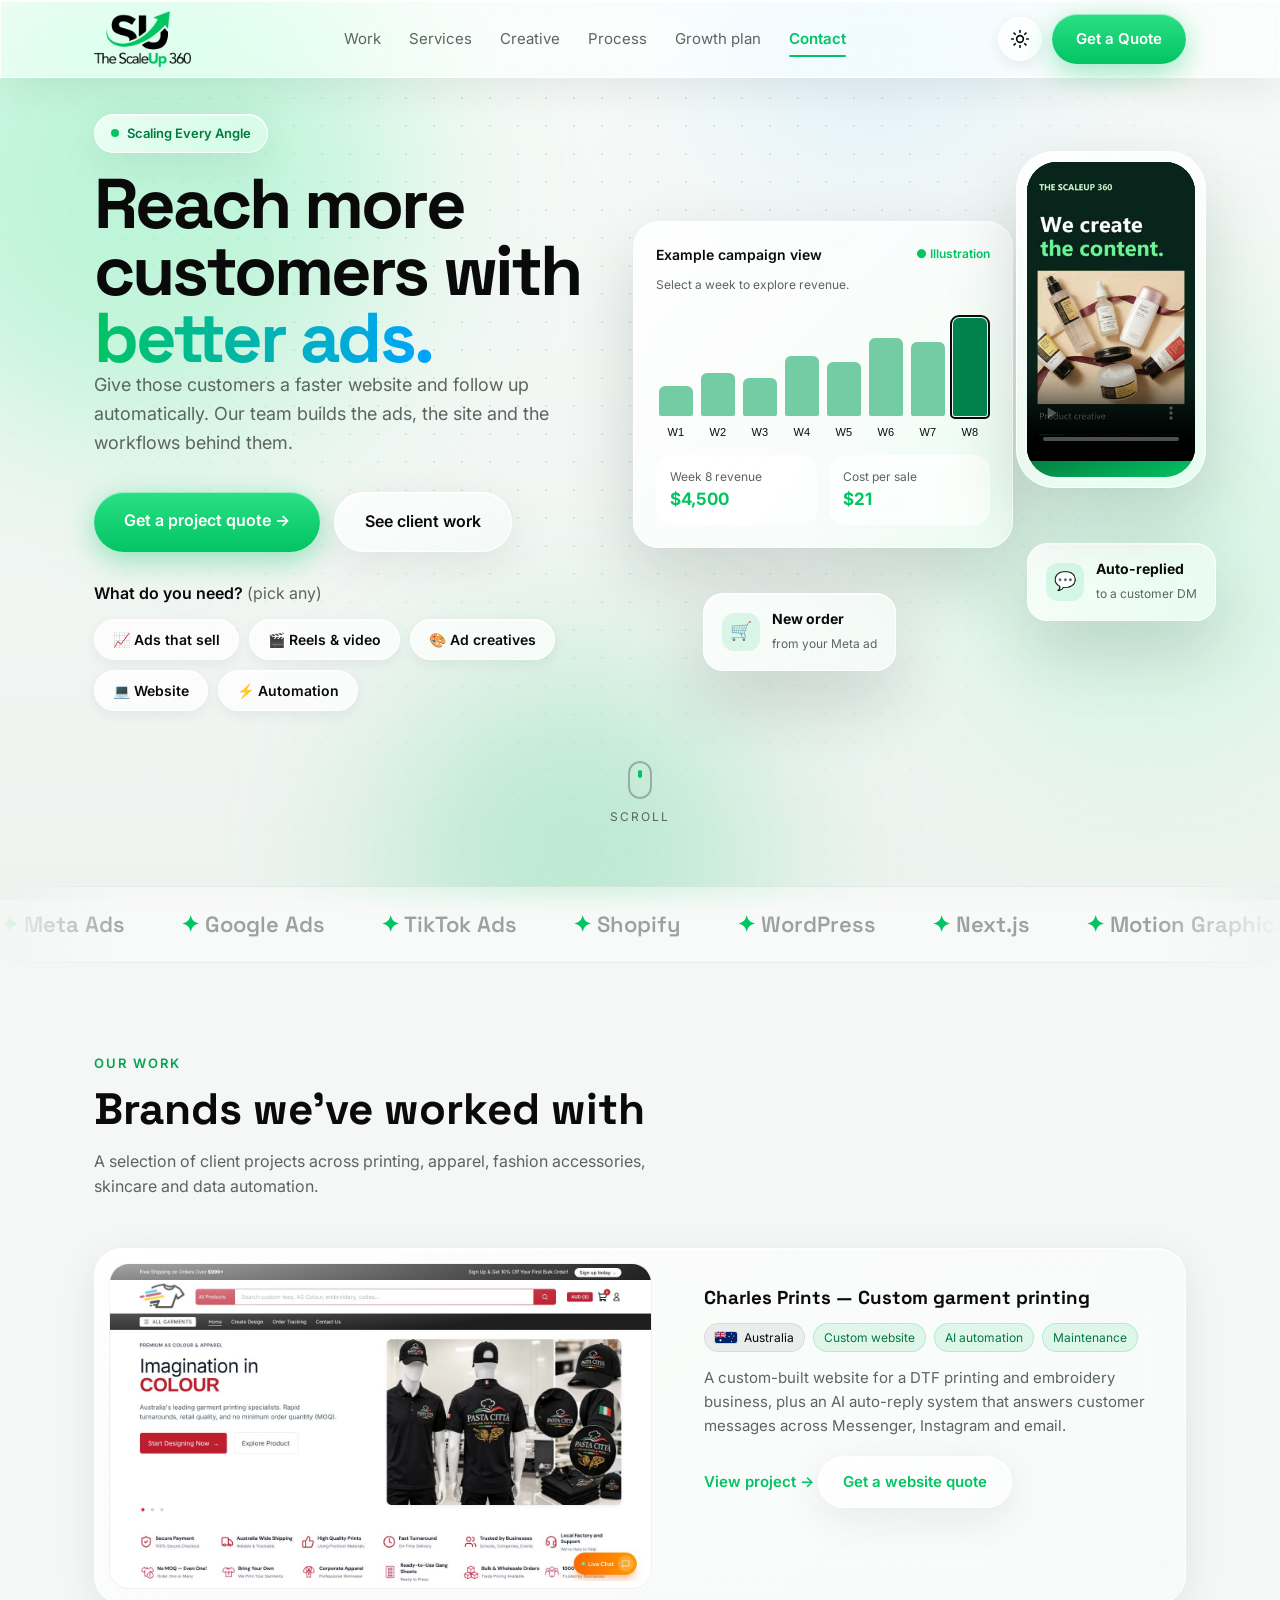
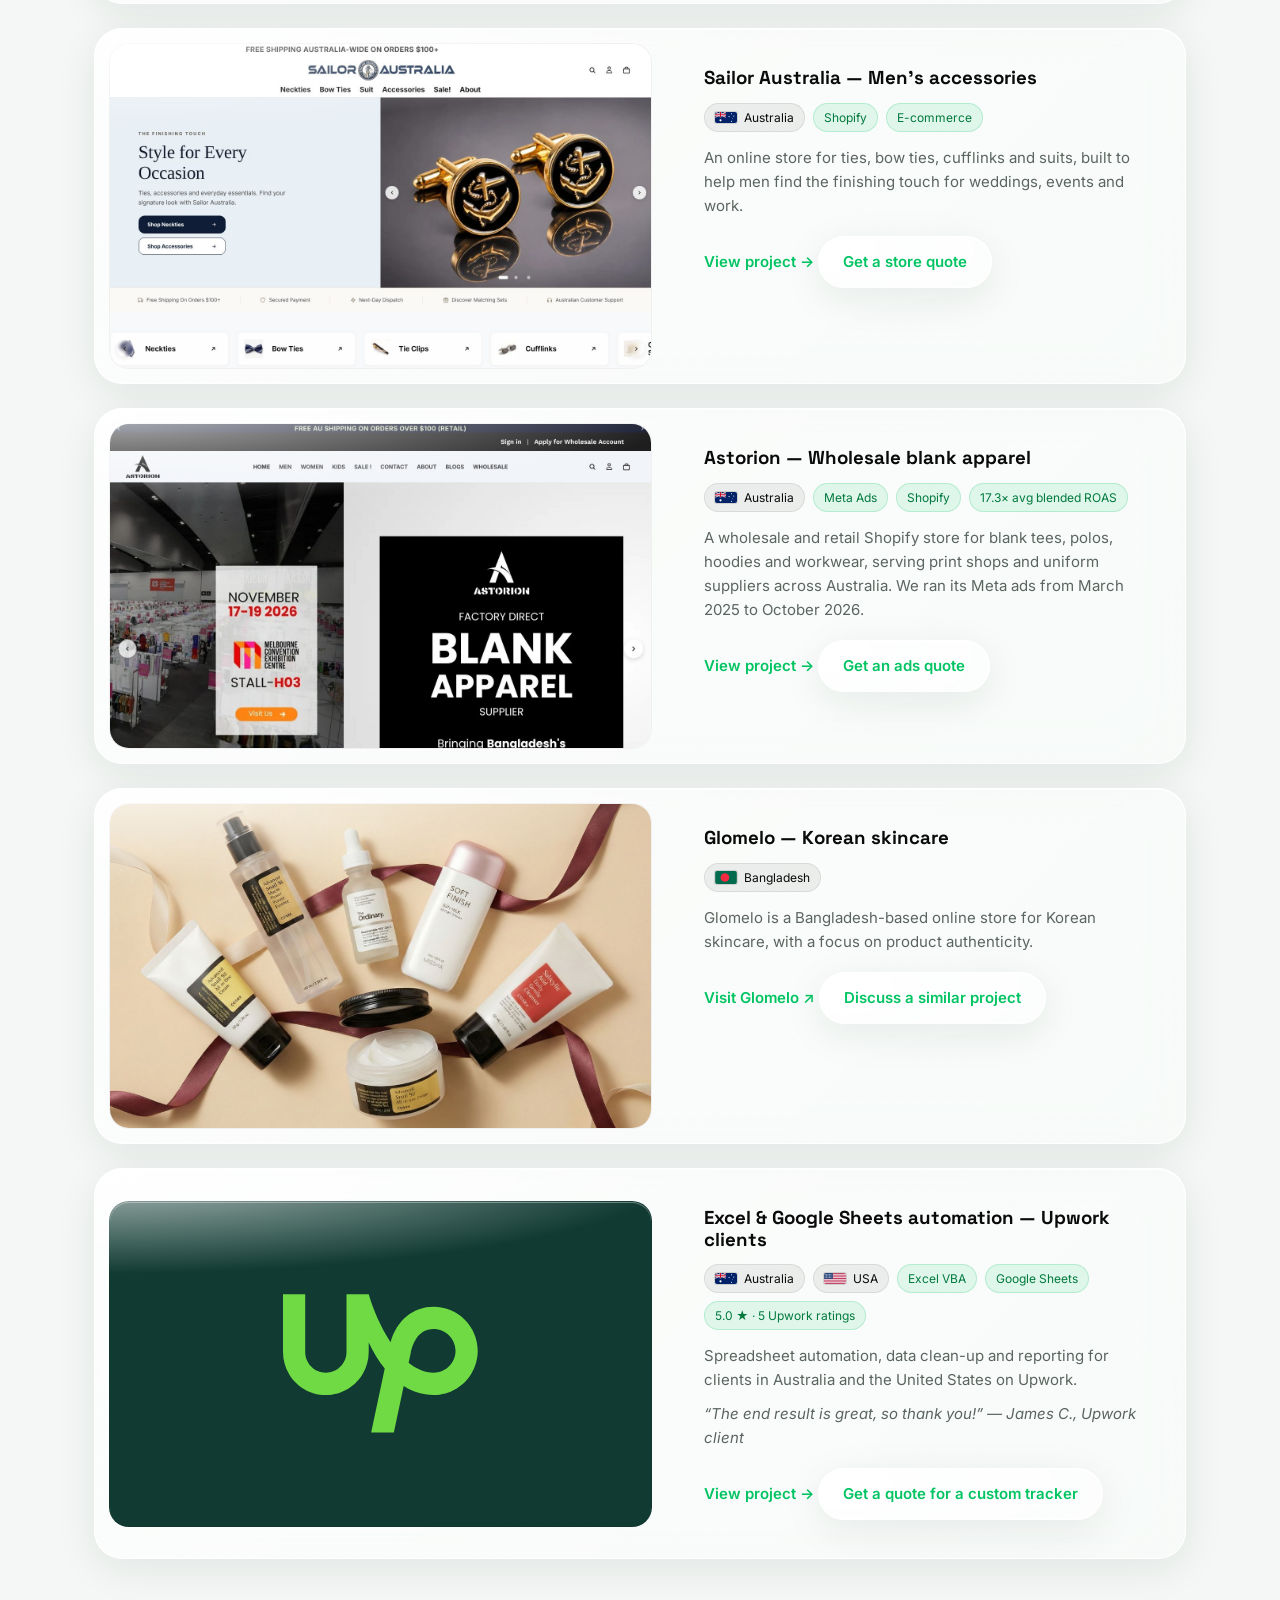
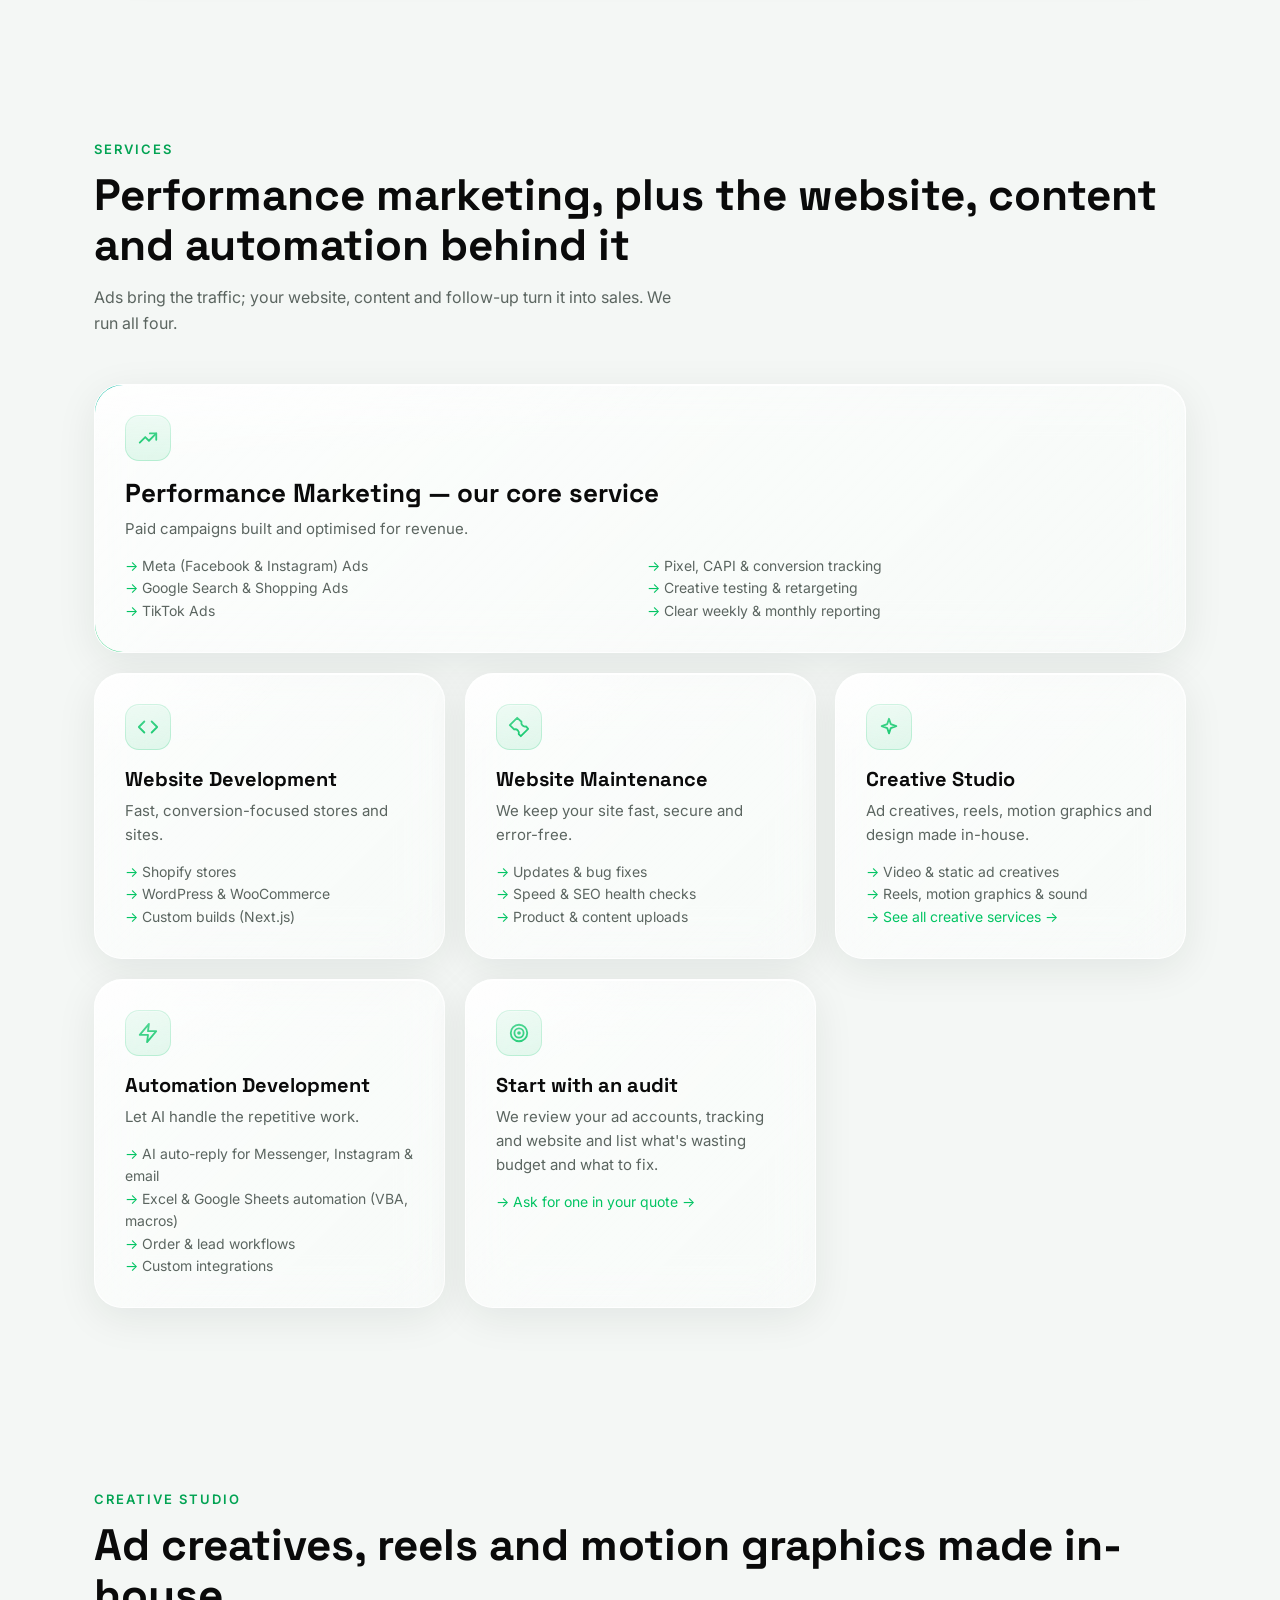
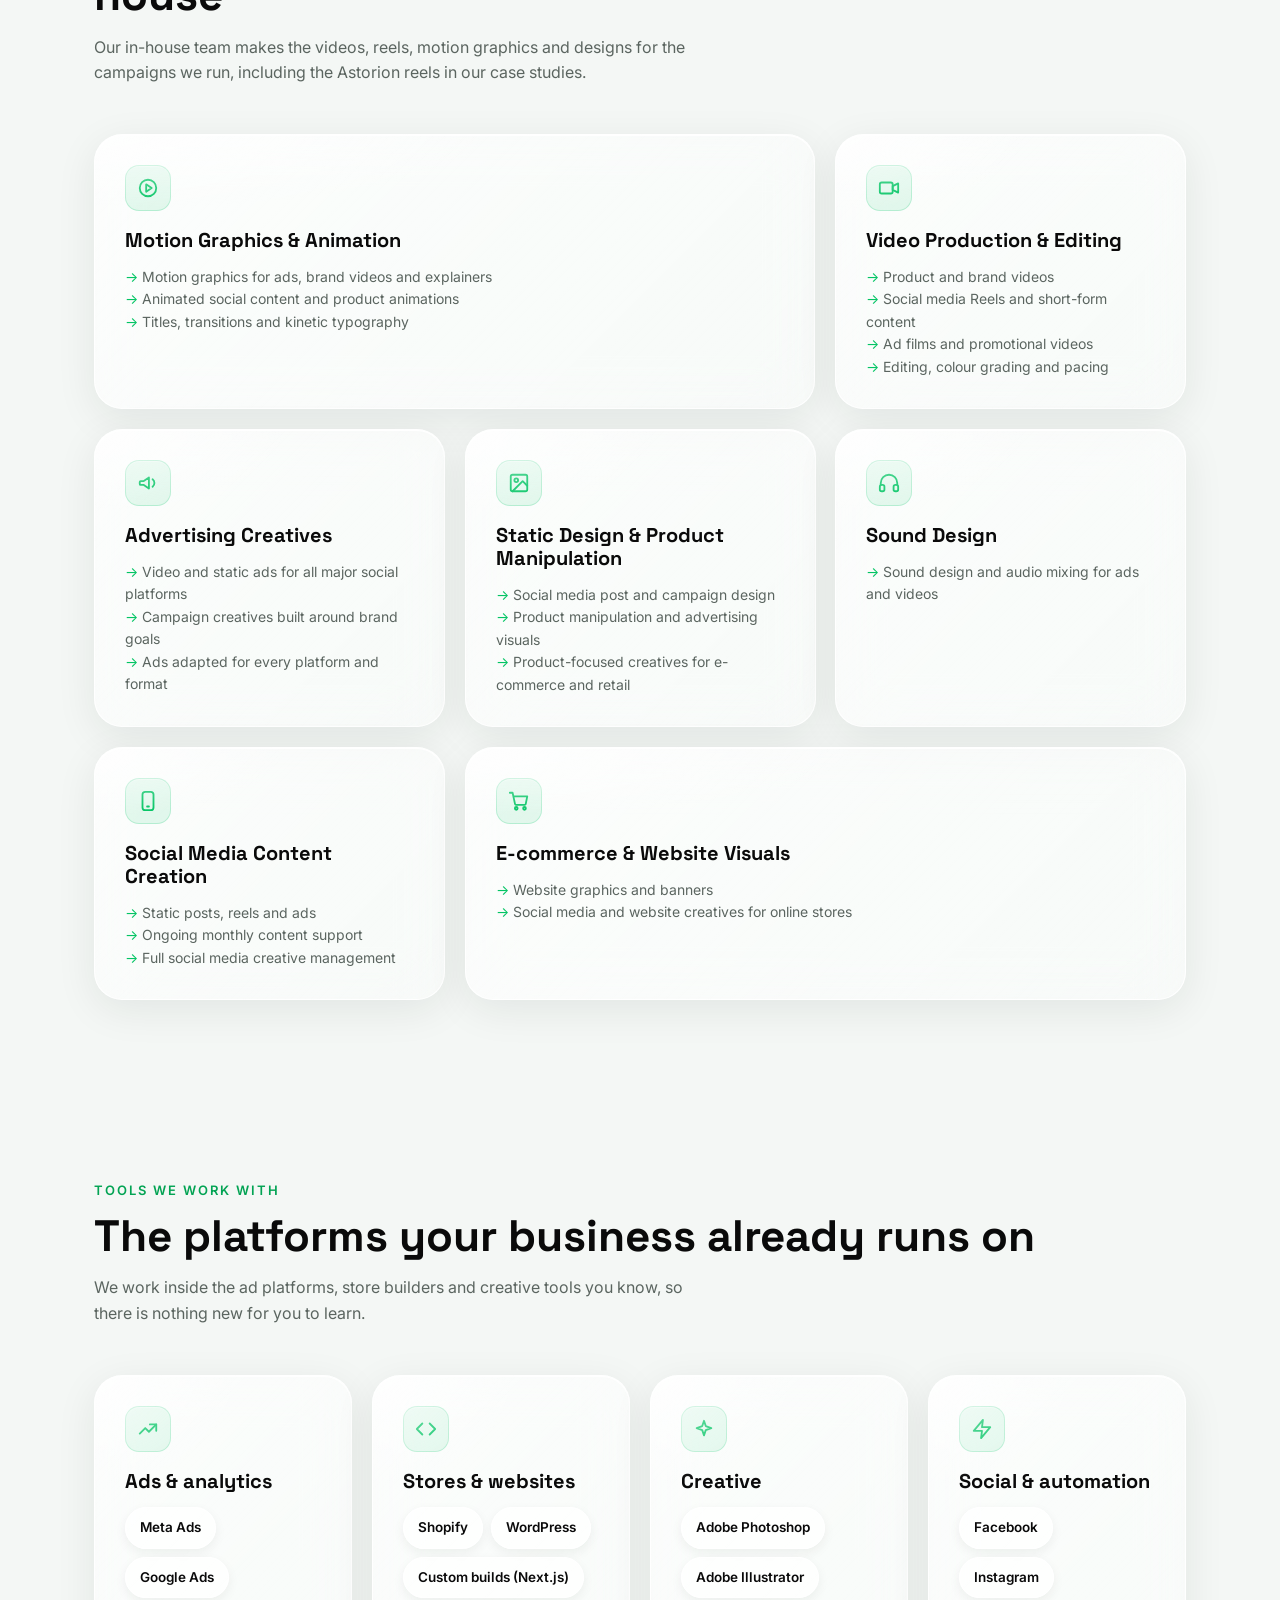
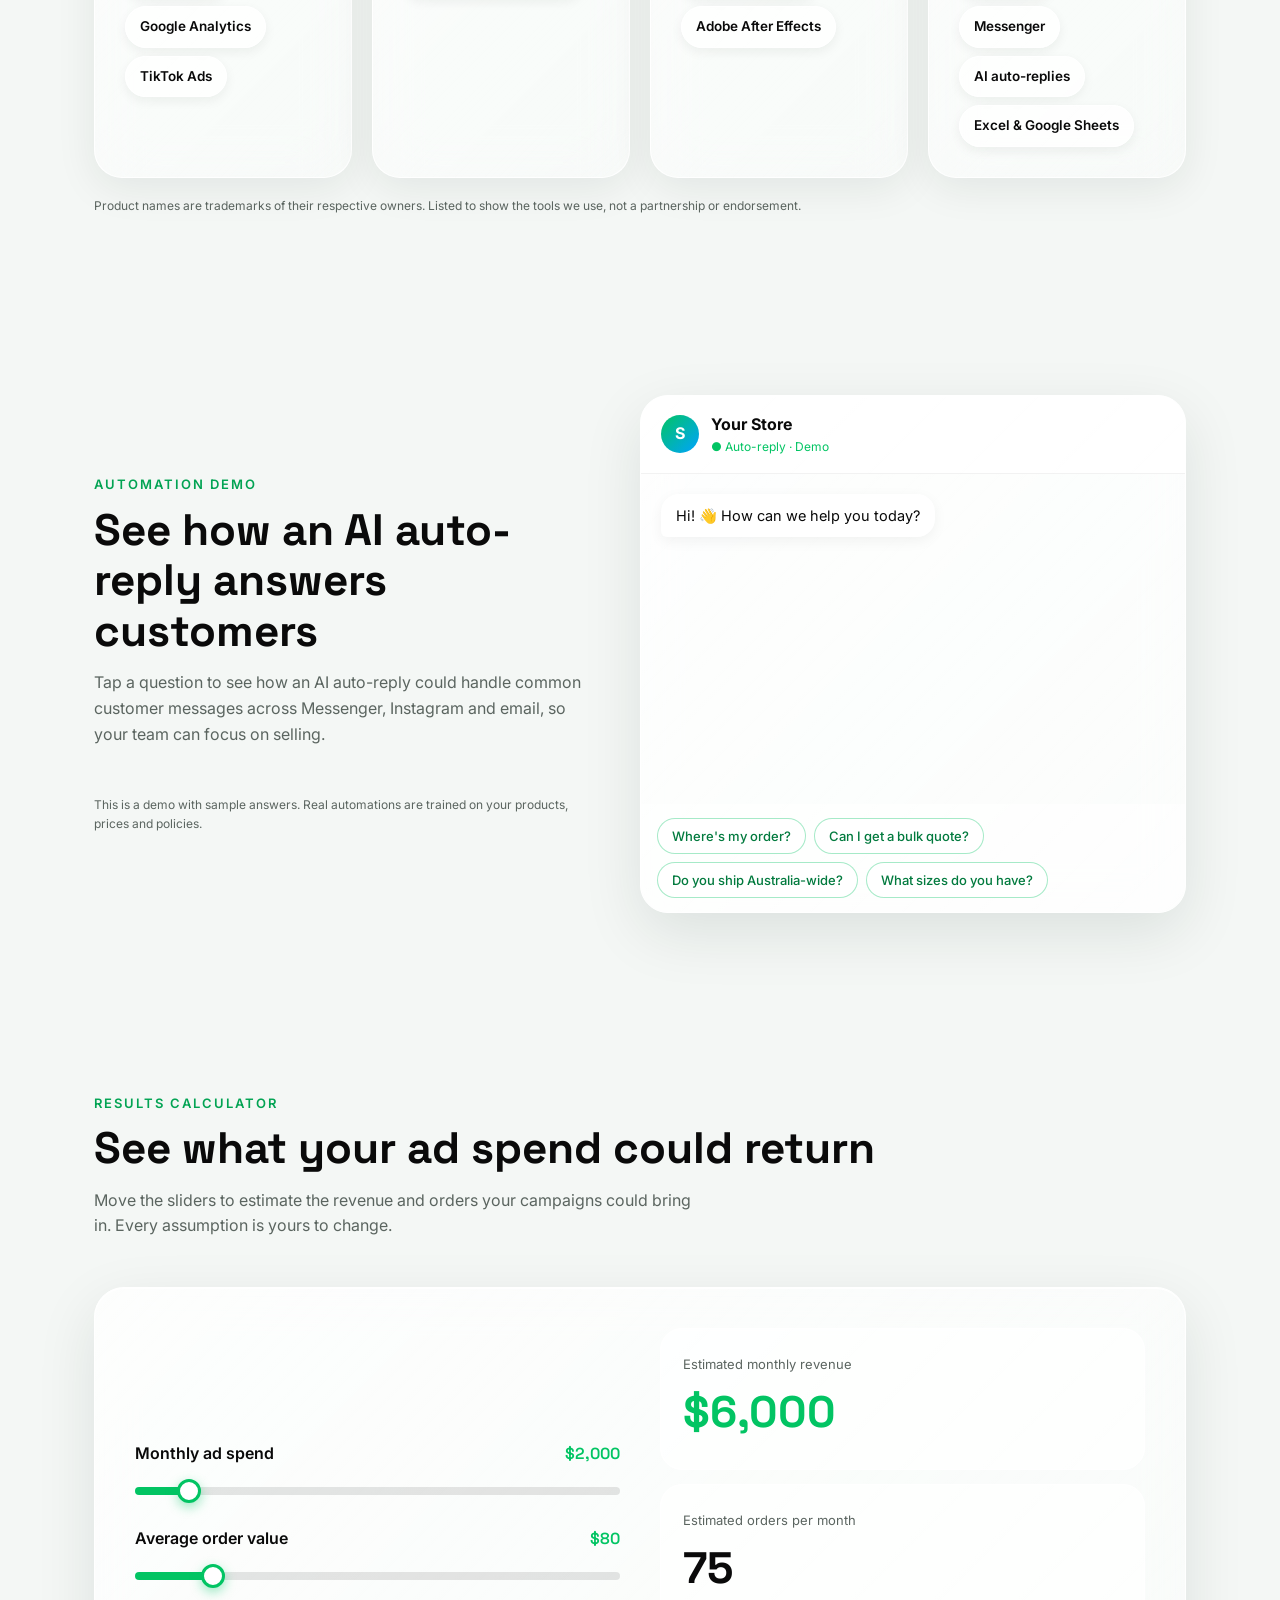
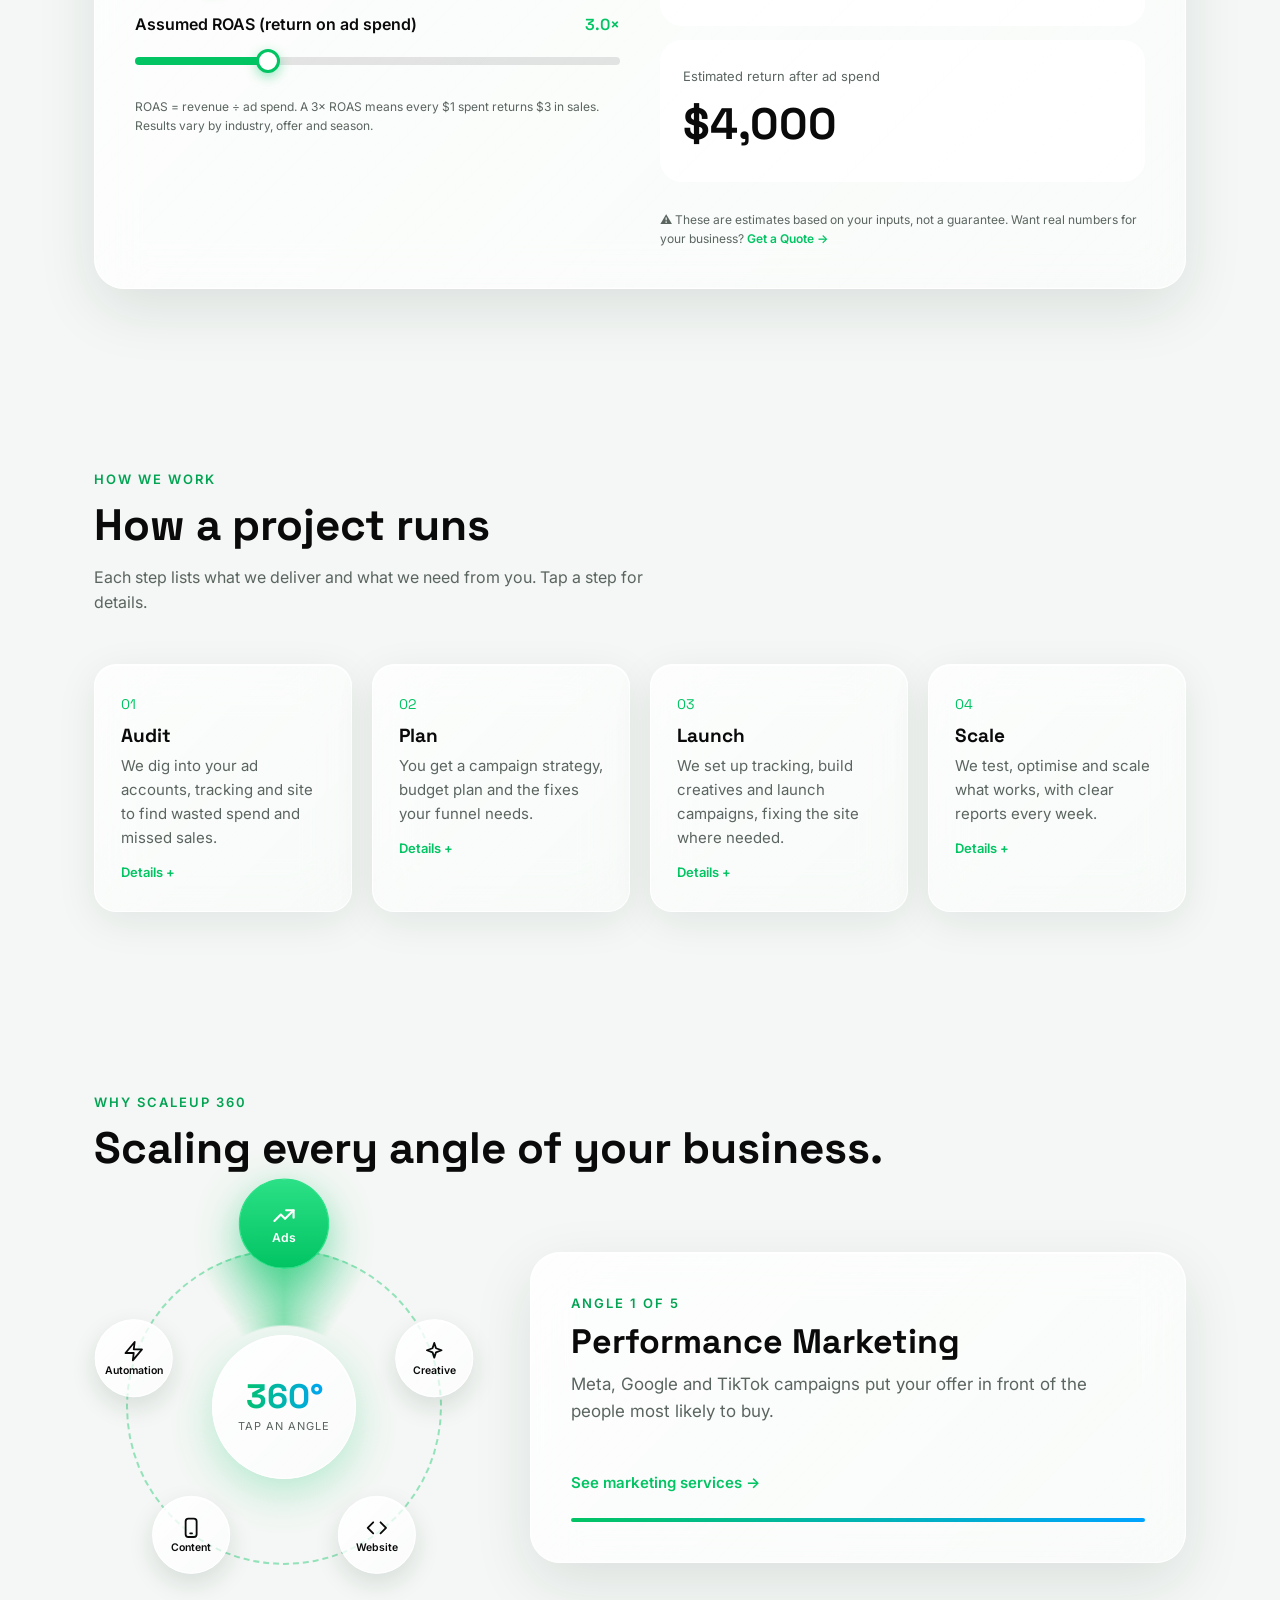
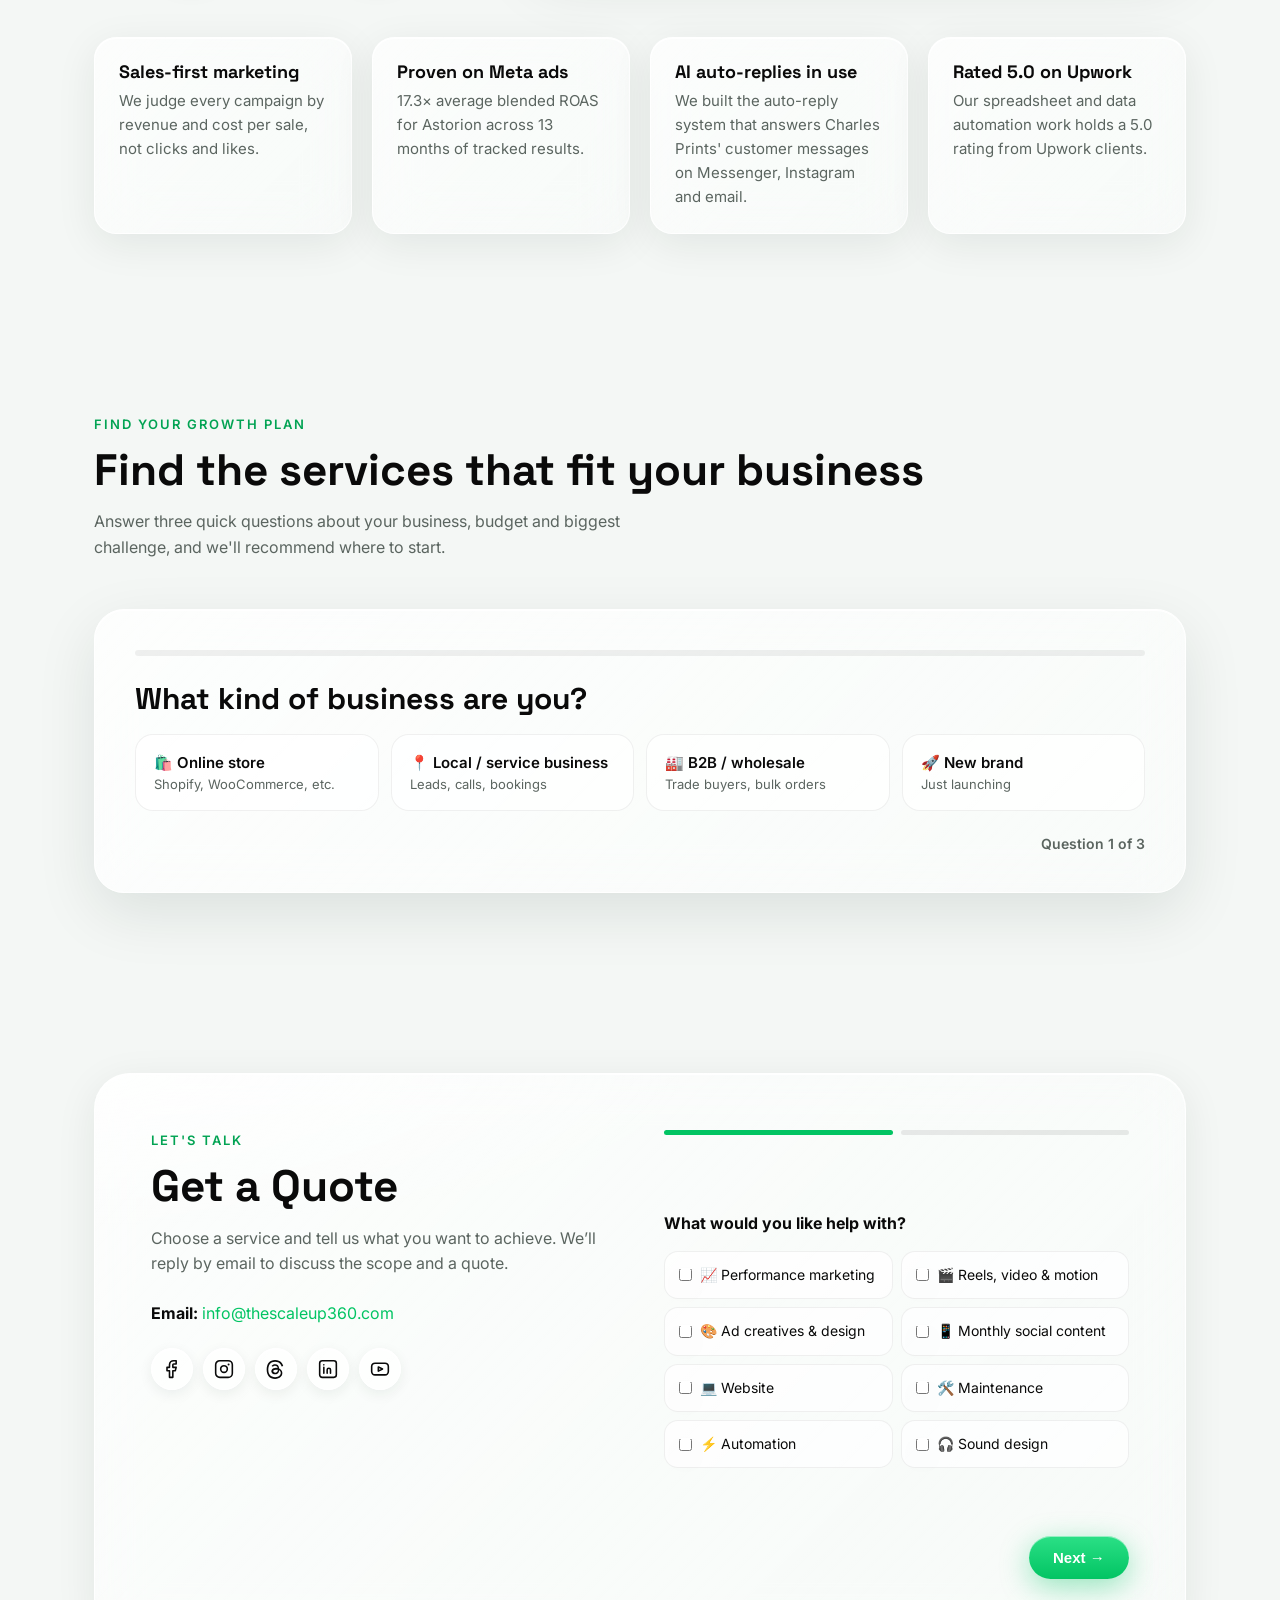
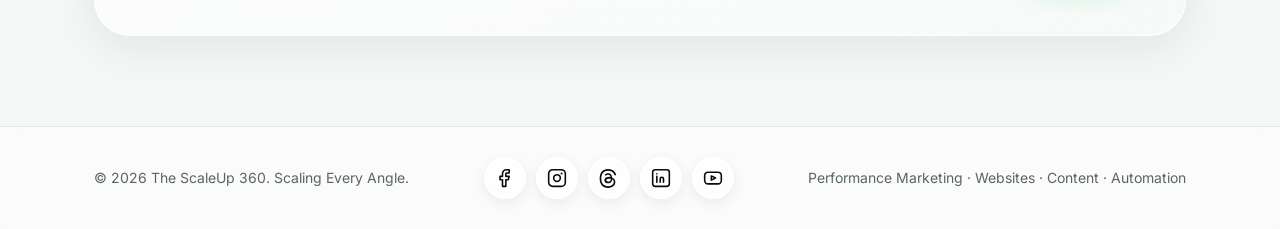
==== commit 5dd35922: "Make weekly campaign illustration interactive" ====
--- a/index.html
+++ b/index.html
@@ -503,6 +503,17 @@
 #services-reel{display:block;width:100%;aspect-ratio:9/16;object-fit:contain;background:#09241c}
 .h2r .t2{pointer-events:none;z-index:1}
 @media(max-width:520px){.h2r .phone{display:block;width:min(68%,220px);margin:0 auto}.h2r .dash,.h2r .t1{display:none}}
+</style><style>
+.dash{animation:none;translate:none!important;pointer-events:auto}
+.dash:hover,.dash:focus-within{z-index:4}
+.chart-hint{font-size:12px;color:var(--muted);margin:9px 0}
+.week-bars{display:flex;height:136px;gap:2px}
+.week-bars button{position:relative;flex:1;min-width:0;cursor:pointer;border:0;background:transparent;color:var(--text);padding:0;border-radius:5px}
+.week-bars i{position:absolute;bottom:23px;left:8%;width:84%;height:calc(var(--height) * .8);background:#73cca4;border-radius:6px 6px 2px 2px}
+.week-bars [aria-pressed=true] i{background:#00844e;outline:2px solid currentColor;outline-offset:1px}
+.week-bars button:focus-visible{outline:2px solid currentColor}
+.week-bars small{position:absolute;bottom:1px;left:0;width:100%;font-size:11px}
+@media(max-width:520px){.h2r .dash{display:block;margin:0 0 20px}}
 </style></head>
 <body>
 <svg width="0" height="0" style="position:absolute" aria-hidden="true"><defs><clipPath id="ukc"><rect width="15" height="7.5"/></clipPath></defs></svg>
@@ -532,12 +543,21 @@
 <div class="pick-cta" id="pickc"></div></div>
   </div>
   <div class="h2r">
-    <div class="fl dash" aria-hidden="true">
+    <section class="fl dash" aria-label="Illustrative weekly campaign performance">
       <div class="dh"><span>Example campaign view</span><span class="live">● Illustration</span></div>
-      <div class="bars"><i style="--h:28%"></i><i style="--h:40%"></i><i style="--h:35%"></i><i style="--h:55%"></i><i style="--h:50%"></i><i style="--h:72%"></i><i style="--h:68%"></i><i style="--h:90%"></i></div>
-      <svg viewBox="0 0 300 70" class="line"><path d="M0 60 C40 55 60 48 90 44 S150 30 180 26 S240 12 300 4" fill="none" stroke="#02C463" stroke-width="3" stroke-linecap="round"/></svg>
-      <div class="kp"><div><small>Revenue</small><b>↑ Growing</b></div><div><small>Cost per sale</small><b class="dn">↓ Falling</b></div></div>
-    </div>
+      <p class="chart-hint">Select a week to explore revenue.</p>
+      <div class="week-bars" role="group" aria-label="Weekly revenue in US dollars">
+        <button type="button" aria-label="Week 1" aria-pressed="false" data-revenue="1400" data-cost="32" style="--height:28%"><i></i><small>W1</small></button>
+        <button type="button" aria-label="Week 2" aria-pressed="false" data-revenue="2000" data-cost="30" style="--height:40%"><i></i><small>W2</small></button>
+        <button type="button" aria-label="Week 3" aria-pressed="false" data-revenue="1750" data-cost="31" style="--height:35%"><i></i><small>W3</small></button>
+        <button type="button" aria-label="Week 4" aria-pressed="false" data-revenue="2750" data-cost="27" style="--height:55%"><i></i><small>W4</small></button>
+        <button type="button" aria-label="Week 5" aria-pressed="false" data-revenue="2500" data-cost="28" style="--height:50%"><i></i><small>W5</small></button>
+        <button type="button" aria-label="Week 6" aria-pressed="false" data-revenue="3600" data-cost="24" style="--height:72%"><i></i><small>W6</small></button>
+        <button type="button" aria-label="Week 7" aria-pressed="false" data-revenue="3400" data-cost="25" style="--height:68%"><i></i><small>W7</small></button>
+        <button type="button" aria-label="Week 8" aria-pressed="true" data-revenue="4500" data-cost="21" style="--height:90%"><i></i><small>W8</small></button>
+      </div>
+      <div class="kp" aria-live="polite" aria-atomic="true"><div><small id="week-label">Week 8 revenue</small><b id="week-revenue">$4,500</b></div><div><small>Cost per sale</small><b id="week-cost">$21</b></div></div>
+    </section>
     <div class="fl phone"><div class="scr"><video id="services-reel" muted playsinline loop controls preload="metadata" poster="media/brand/services-poster.jpg" aria-label="The ScaleUp 360 services in 15 seconds: creative content, paid ads, websites and automated follow-up"><source src="media/brand/services.mp4" type="video/mp4"></video></div></div>
     <div class="fl toast t1"><span class="ti">🛒</span><div><b>New order</b><small>from your Meta ad</small></div></div>
     <div class="fl toast t2"><span class="ti">💬</span><div><b>Auto-replied</b><small>to a customer DM</small></div></div>
@@ -1081,5 +1101,26 @@
   },{threshold:0.5});
   observer.observe(reel);
 })();
-</script></body>
+</script><script>
+(function(){
+  var bars=Array.from(document.querySelectorAll('.week-bars button'));
+  var currency=new Intl.NumberFormat('en-US',{style:'currency',currency:'USD',maximumFractionDigits:0});
+  function selectWeek(button){
+    if(button.getAttribute('aria-pressed')==='true')return;
+    bars.forEach(function(bar){bar.setAttribute('aria-pressed',String(bar===button))});
+    document.getElementById('week-label').textContent=button.getAttribute('aria-label')+' revenue';
+    document.getElementById('week-revenue').textContent=currency.format(button.dataset.revenue);
+    document.getElementById('week-cost').textContent=currency.format(button.dataset.cost);
+  }
+  bars.forEach(function(button,index){
+    button.onpointerenter=function(e){if(e.pointerType==='mouse')selectWeek(button)};
+    button.onclick=button.onfocus=function(){selectWeek(button)};
+    button.onkeydown=function(e){
+      var step={ArrowRight:1,ArrowLeft:-1}[e.key];
+      if(step){e.preventDefault();bars[(index+step+bars.length)%bars.length].focus()}
+    };
+  });
+})();
+</script>
+</body>
 </html>
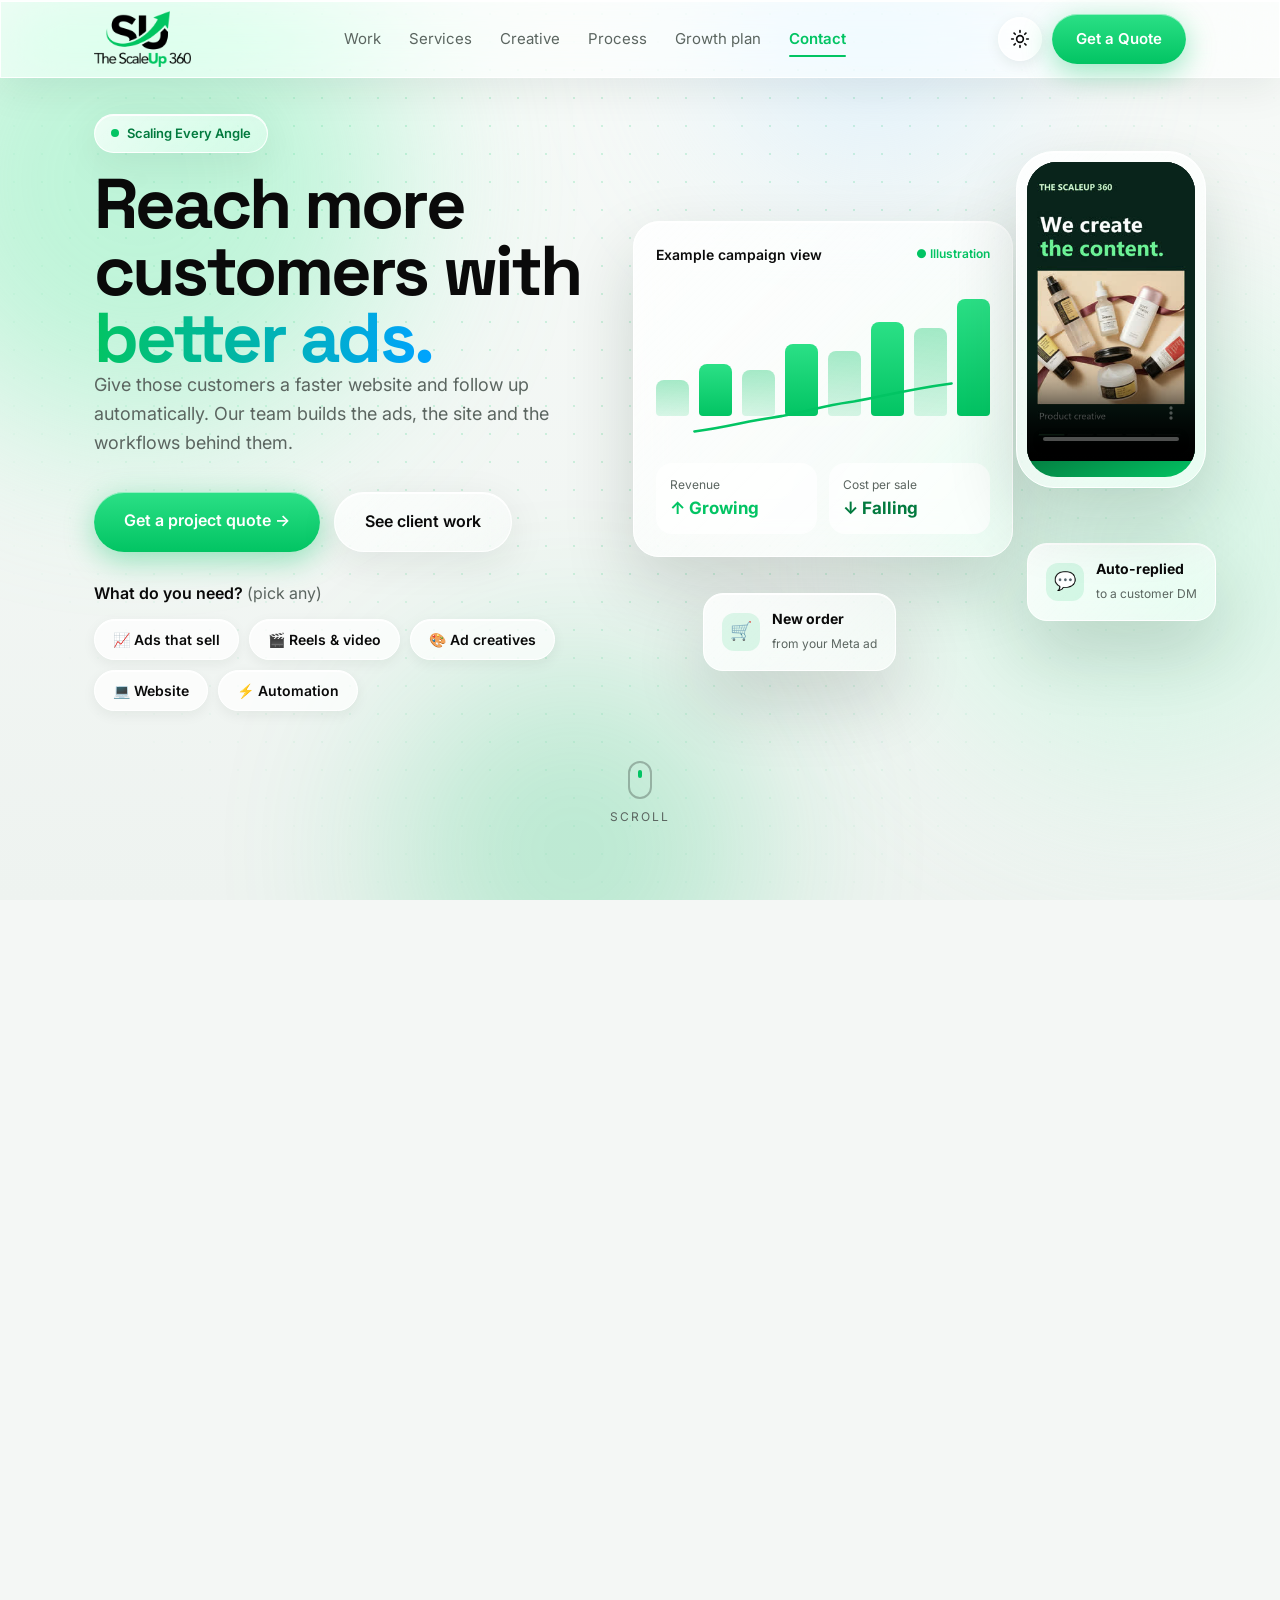
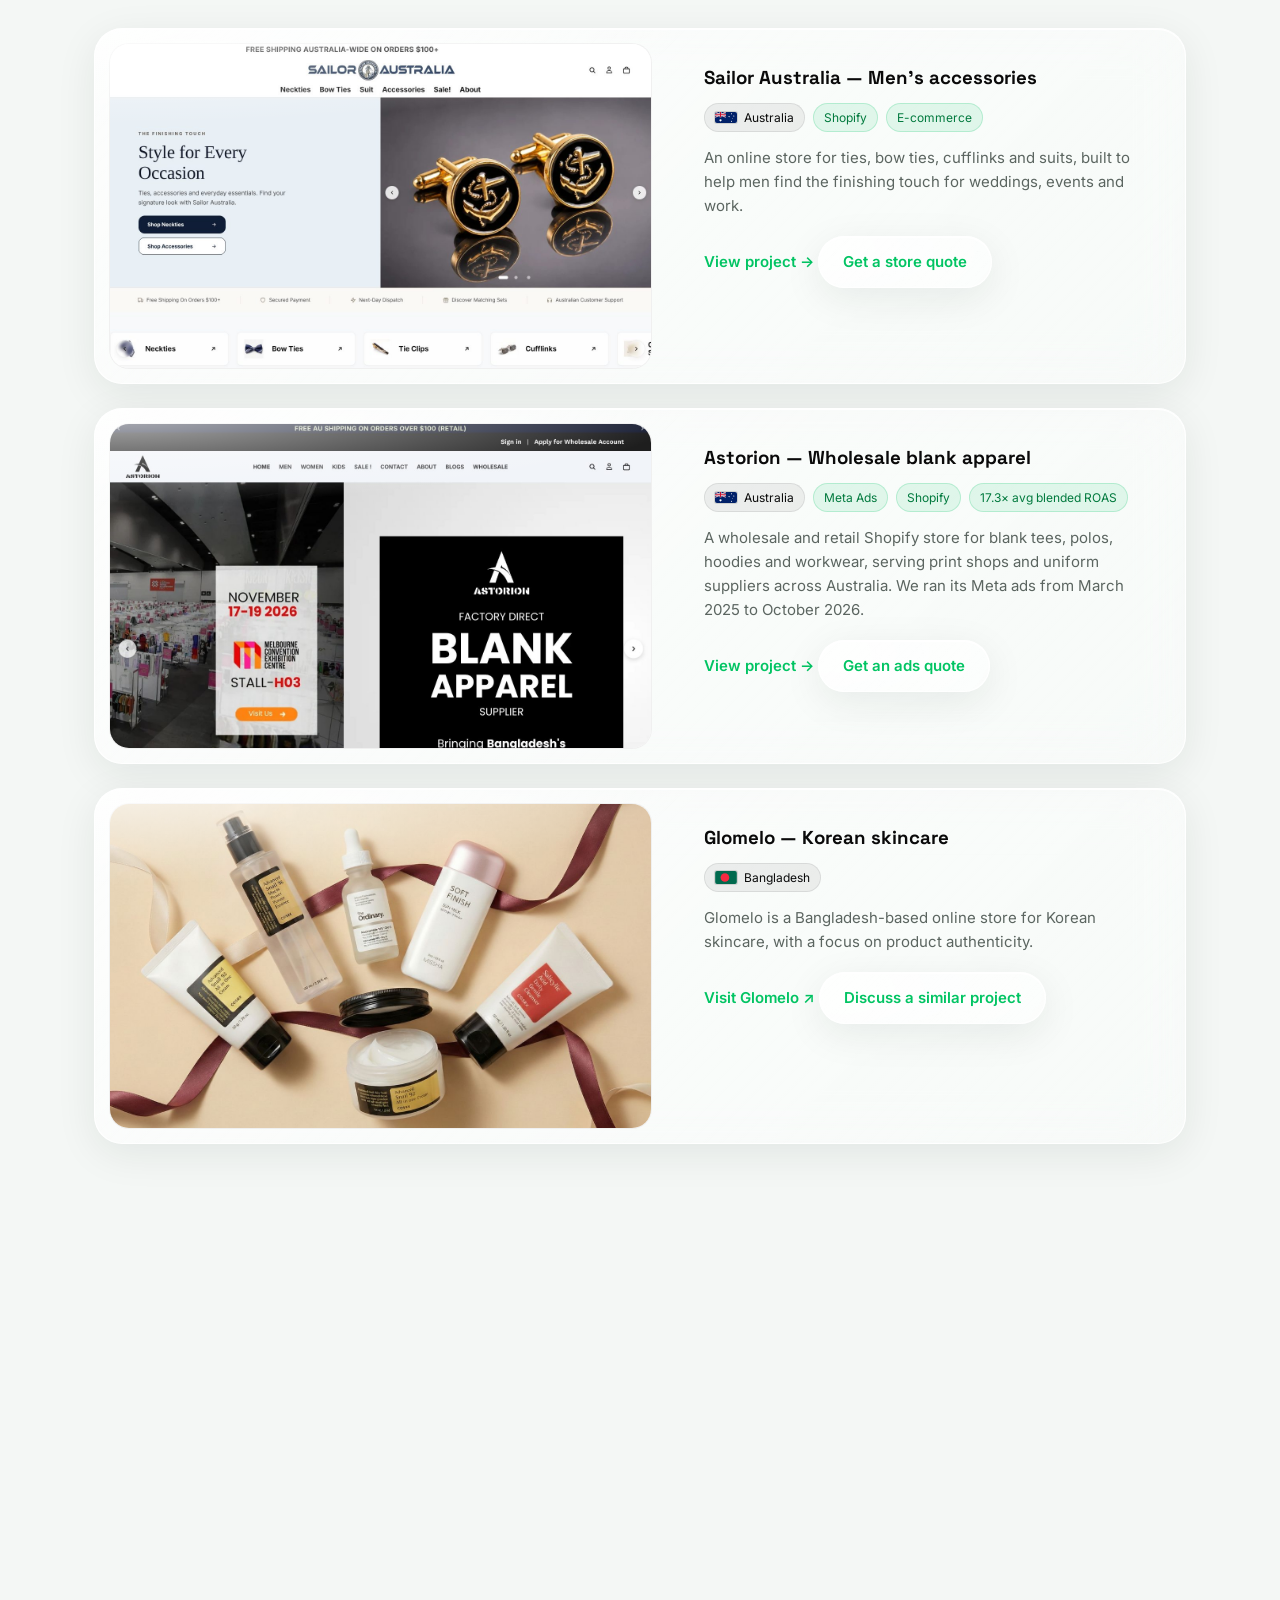
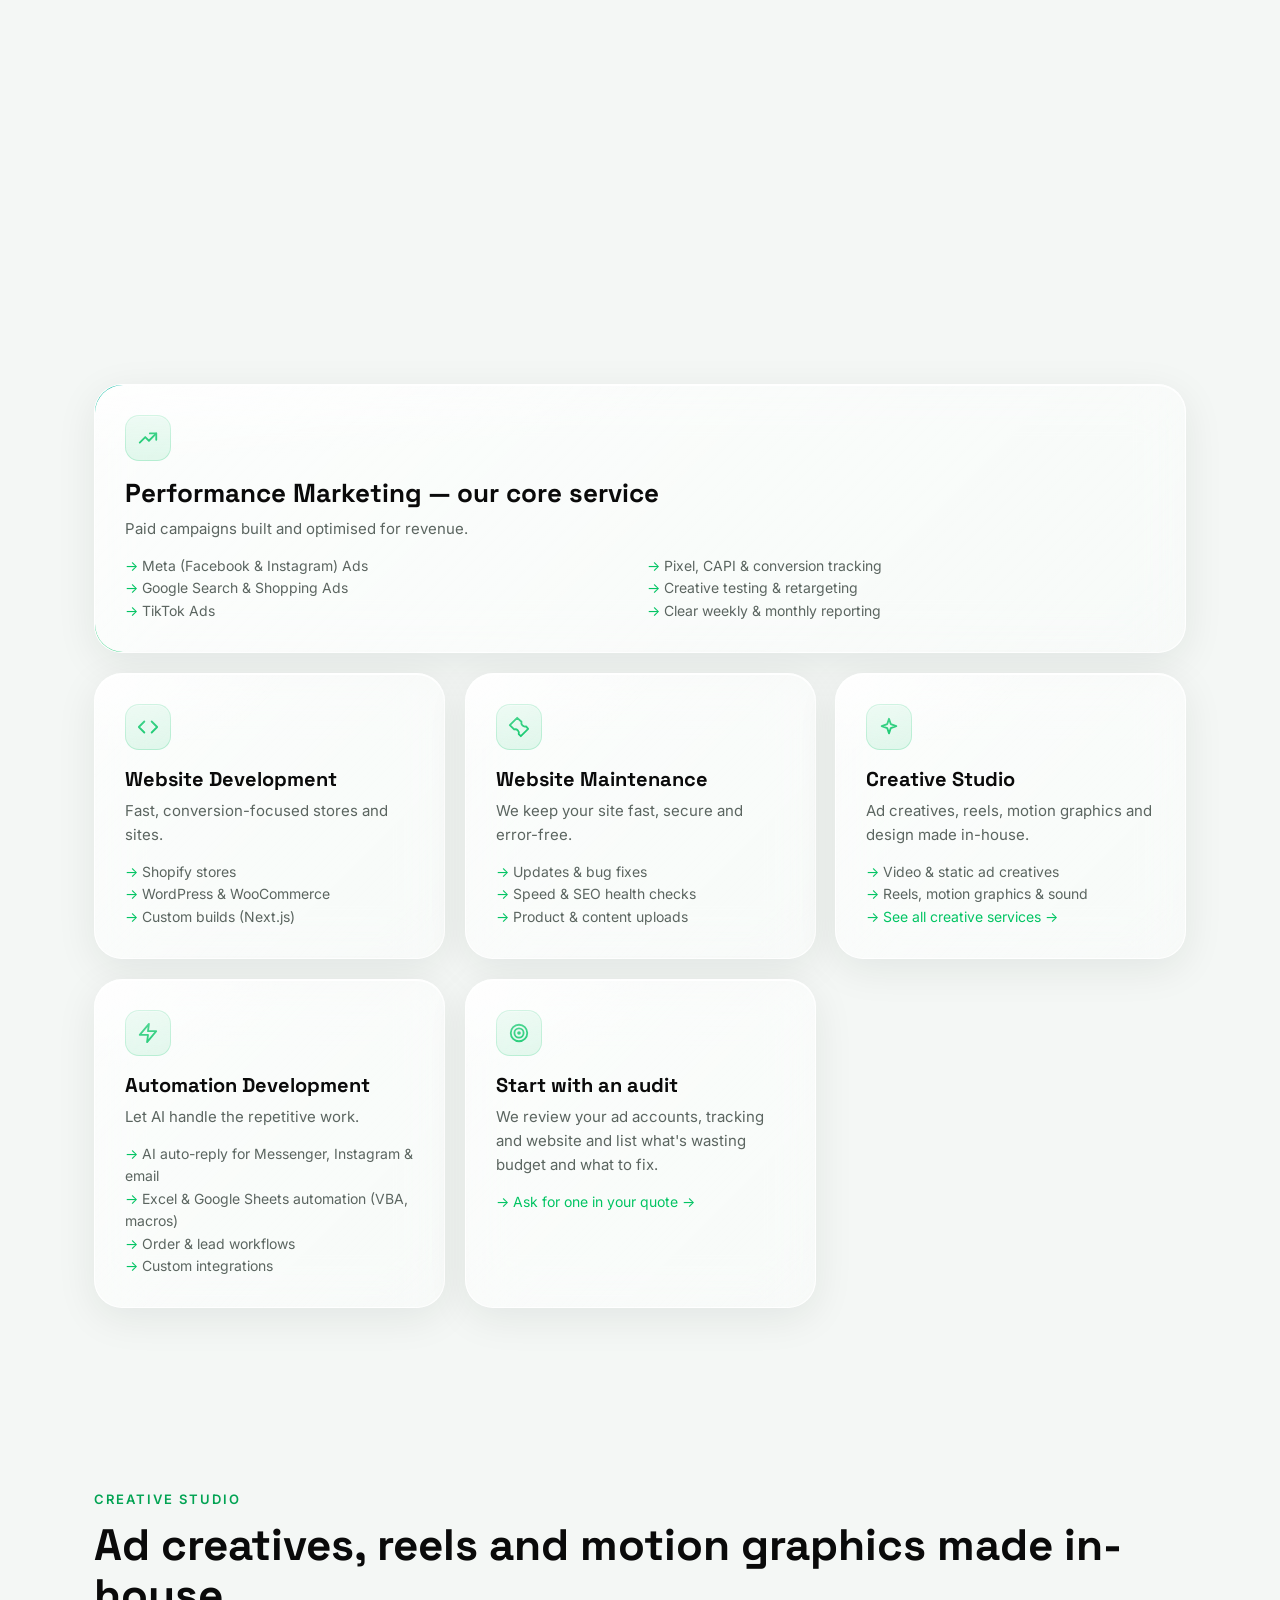
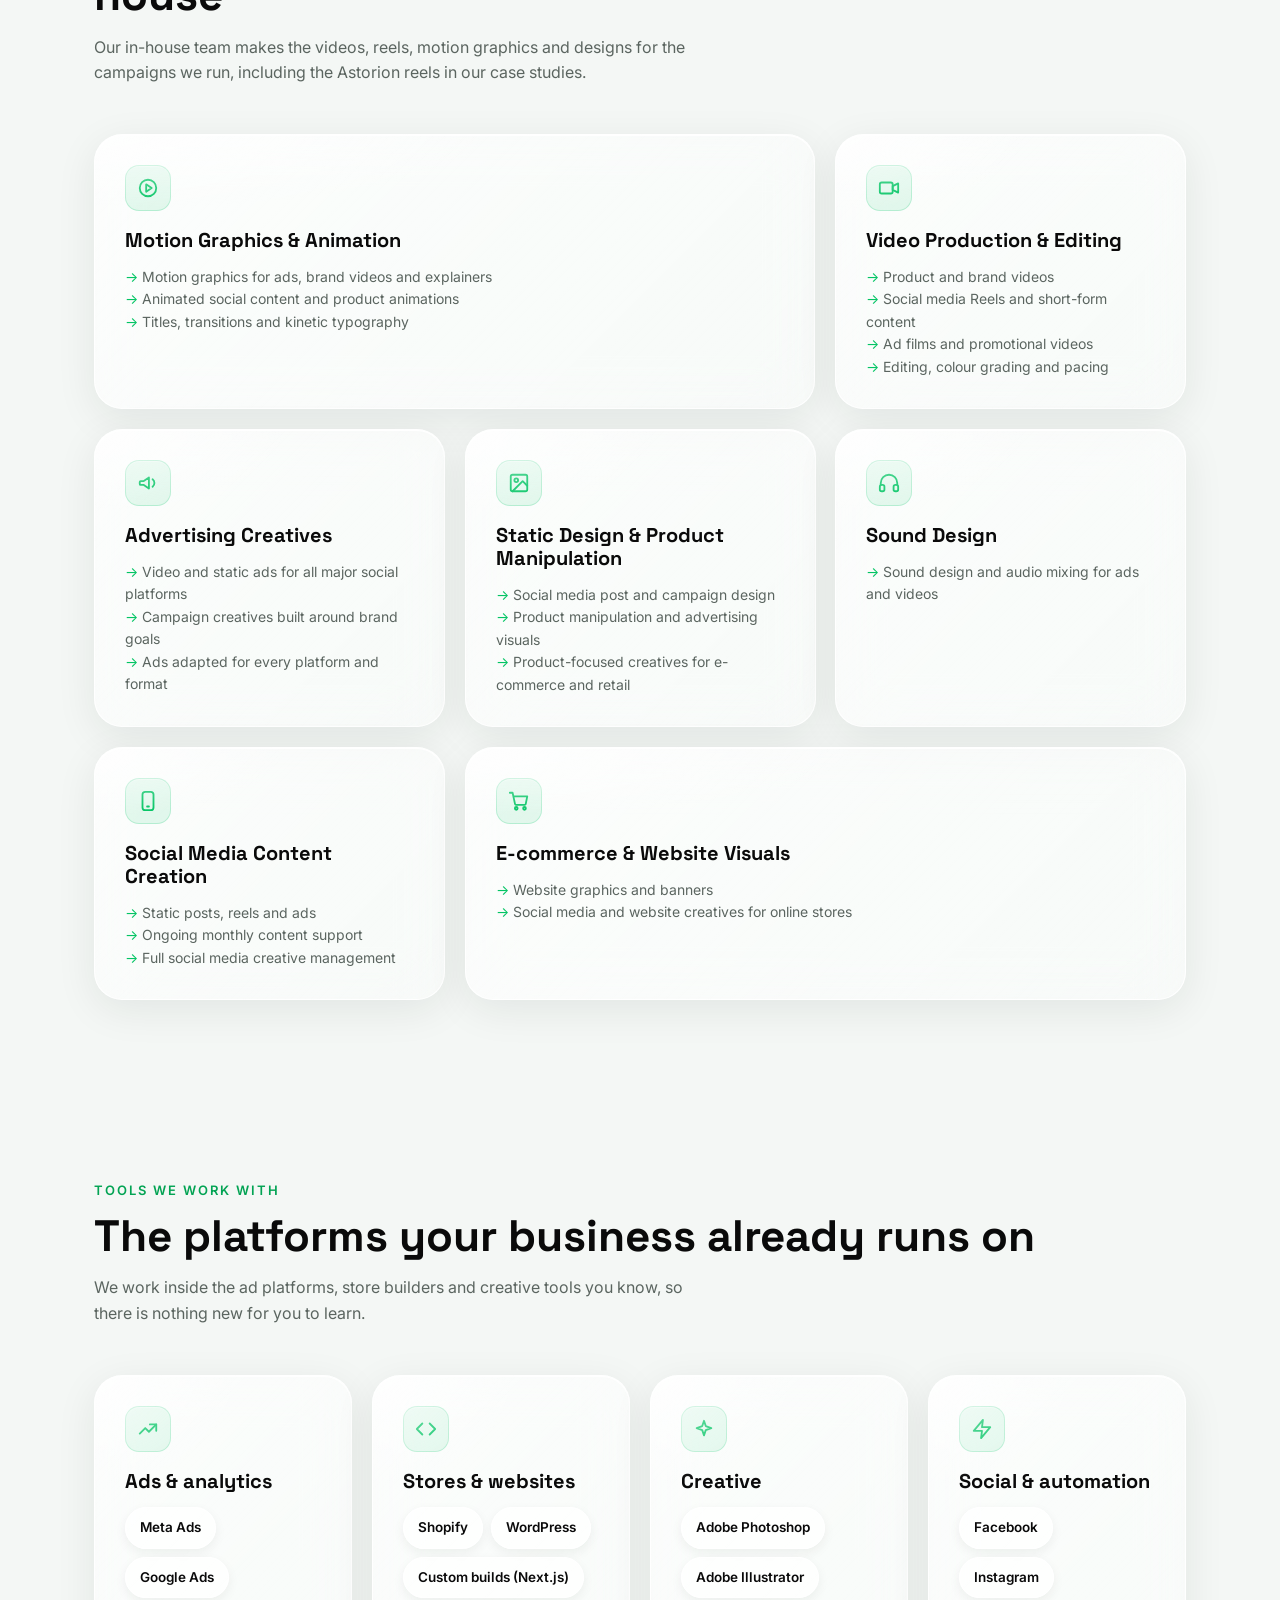
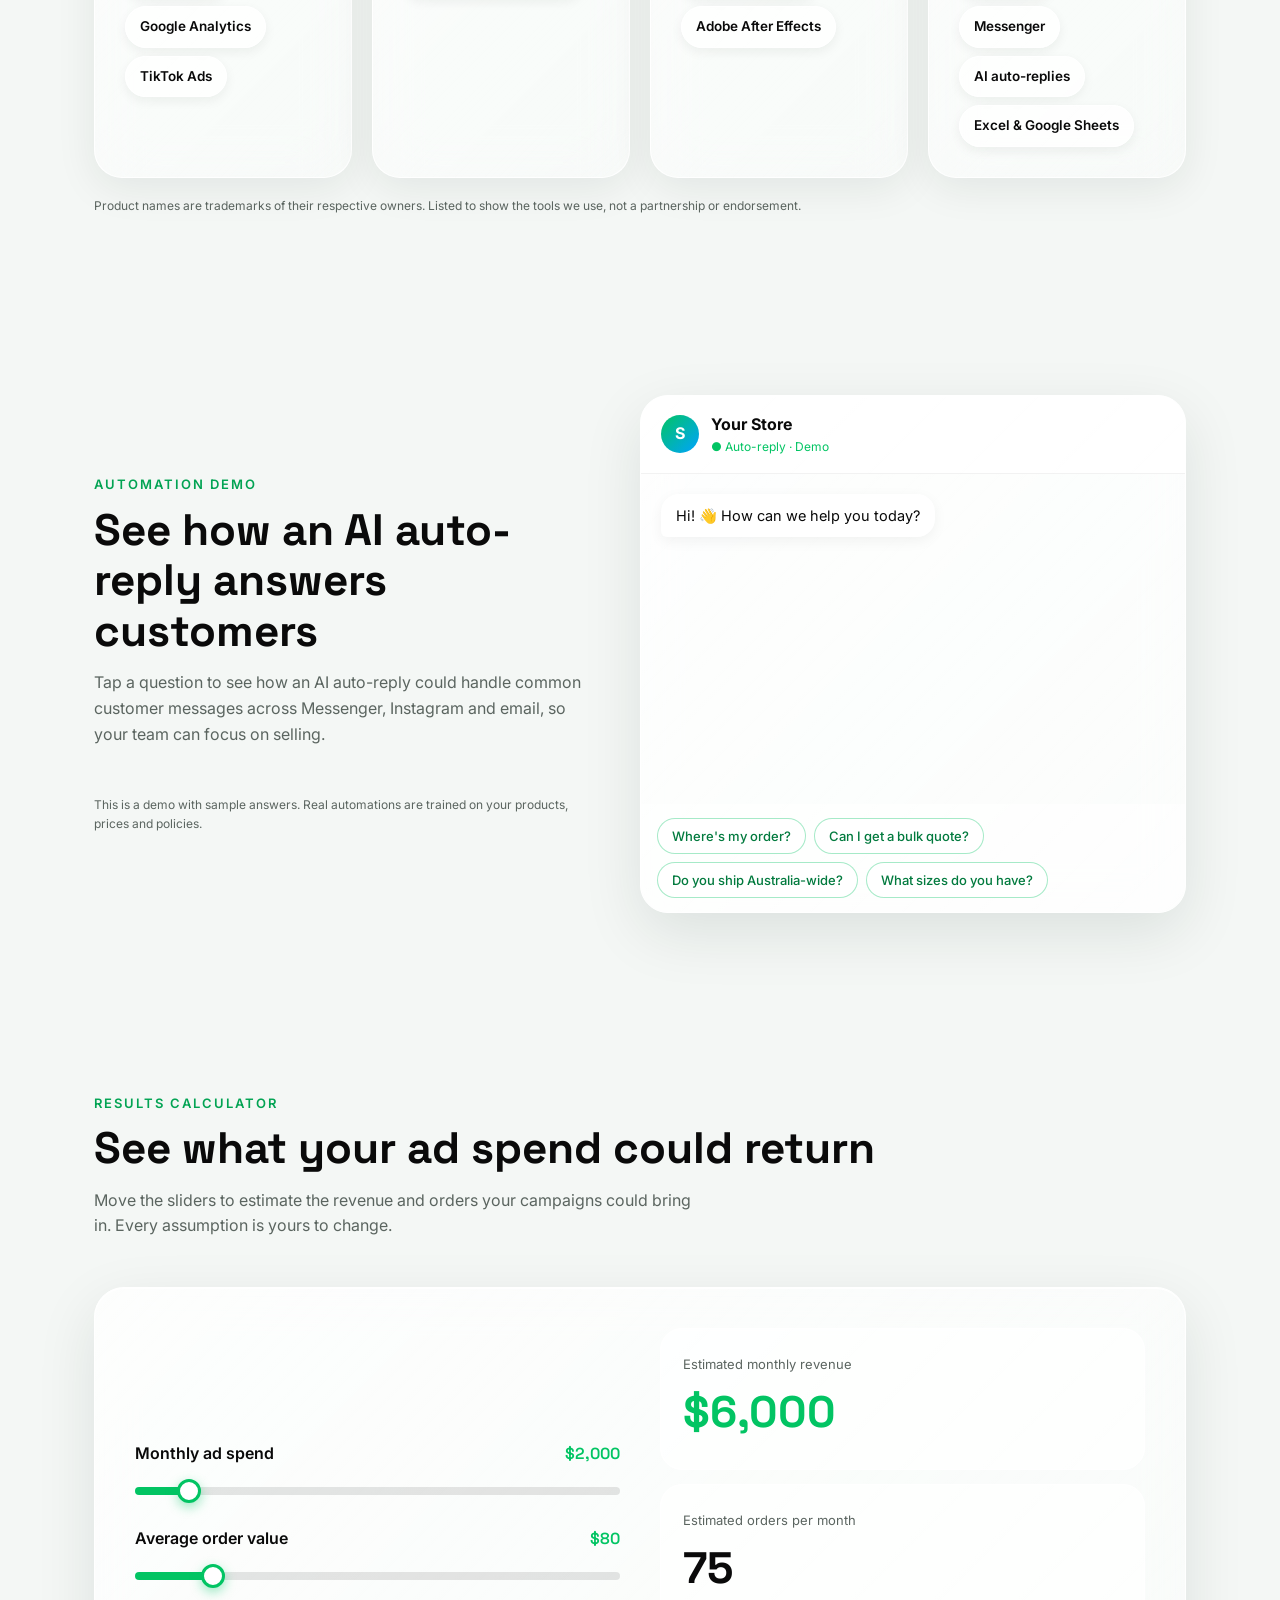
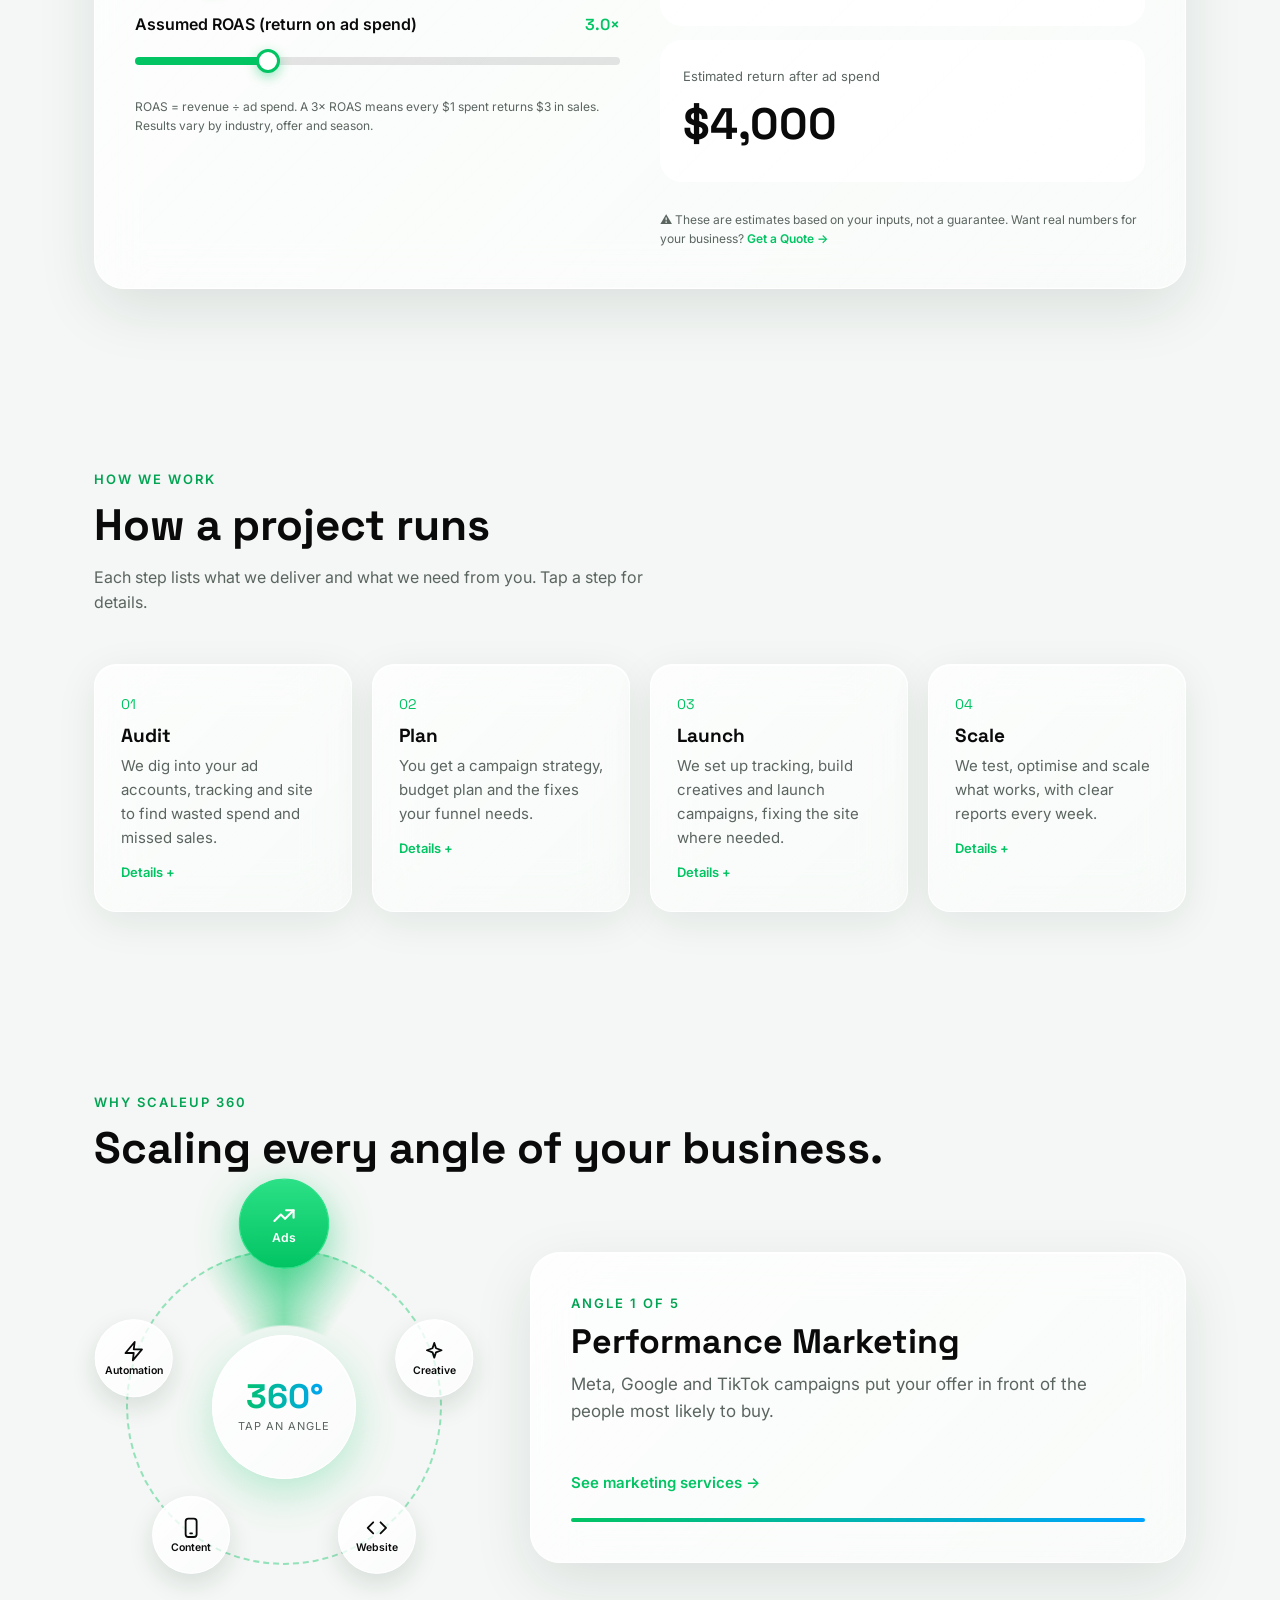
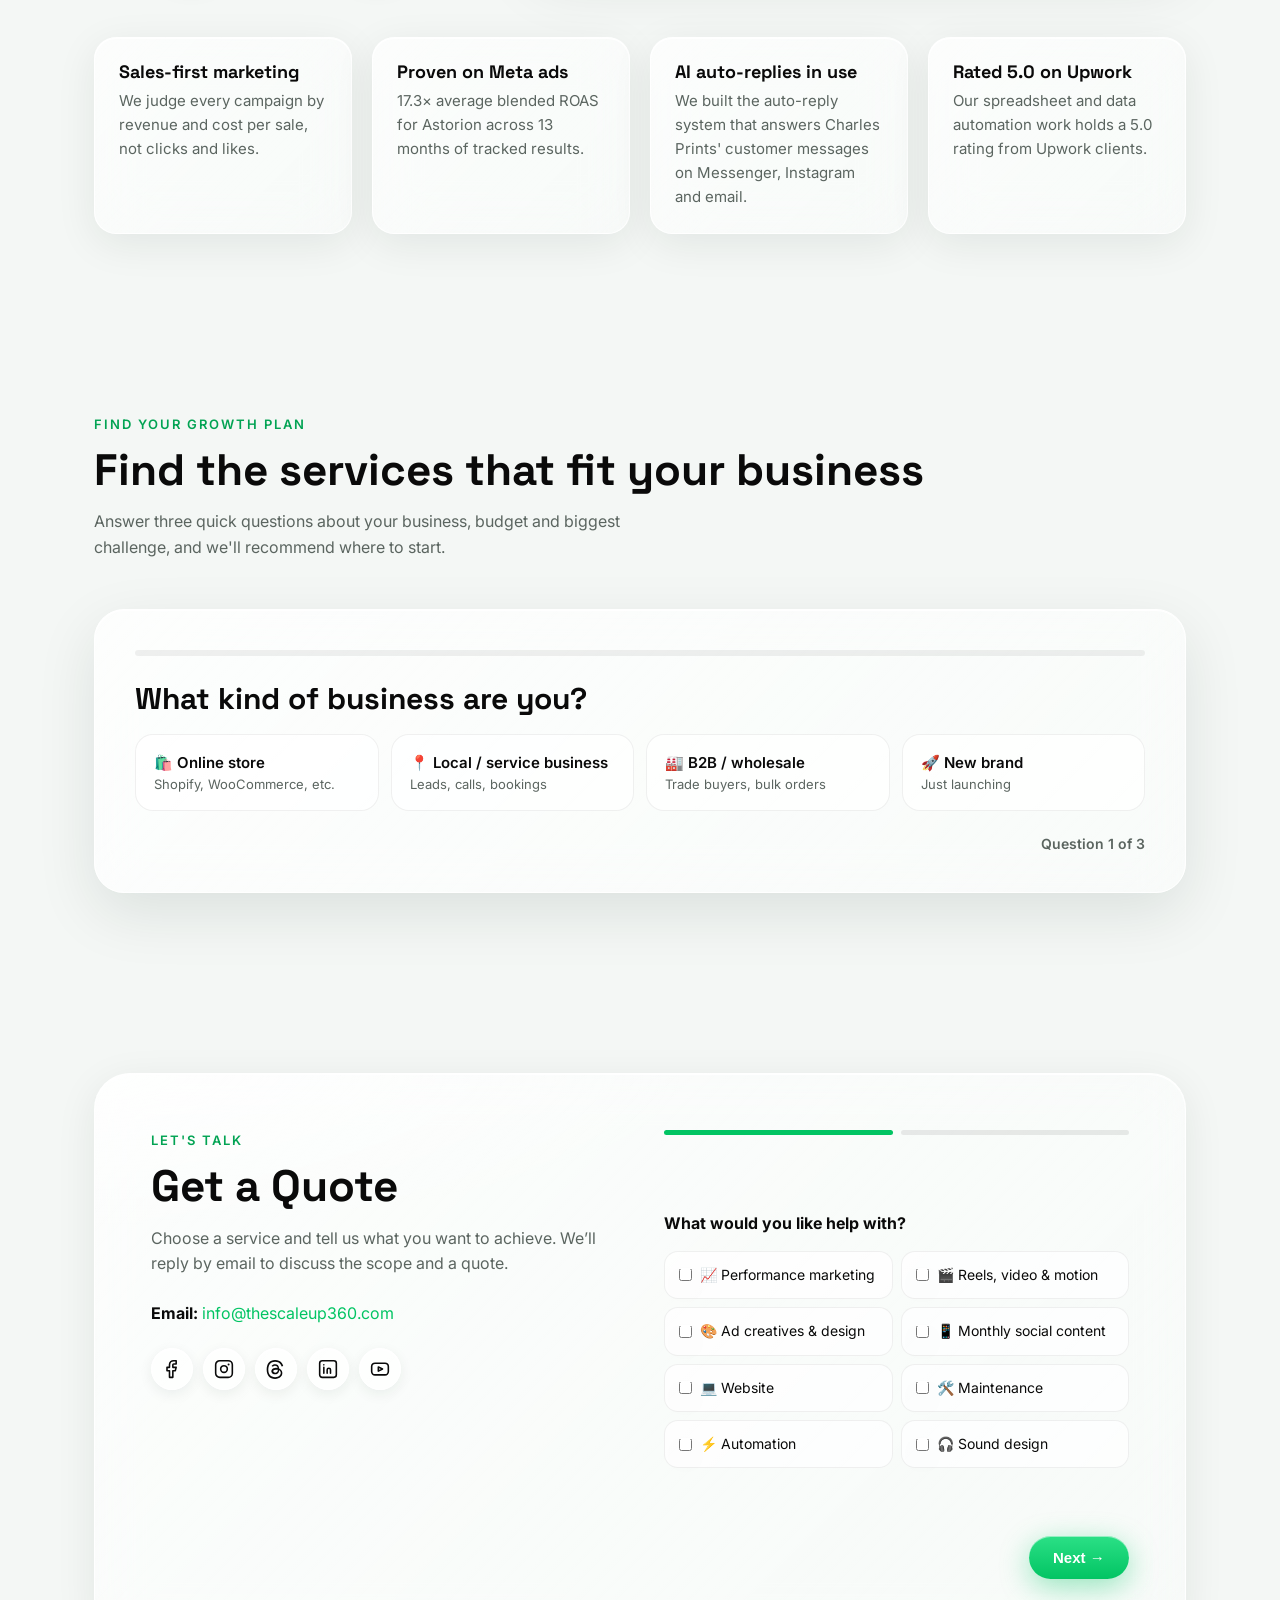
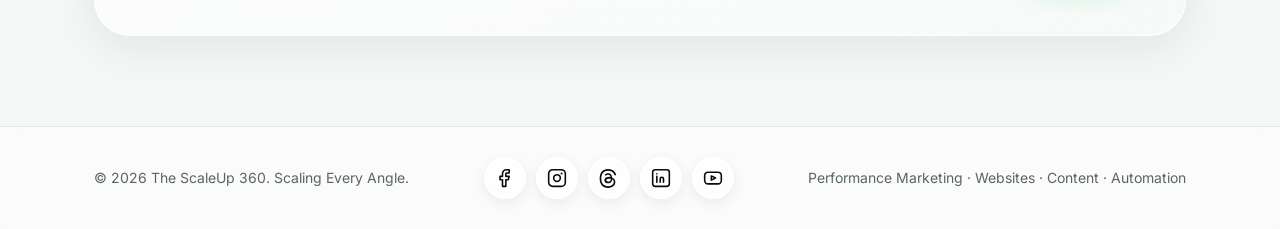
==== commit acde6998: "Restore original campaign illustration with hover tooltips" ====
--- a/index.html
+++ b/index.html
@@ -504,16 +504,14 @@
 .h2r .t2{pointer-events:none;z-index:1}
 @media(max-width:520px){.h2r .phone{display:block;width:min(68%,220px);margin:0 auto}.h2r .dash,.h2r .t1{display:none}}
 </style><style>
-.dash{animation:none;translate:none!important;pointer-events:auto}
-.dash:hover,.dash:focus-within{z-index:4}
-.chart-hint{font-size:12px;color:var(--muted);margin:9px 0}
-.week-bars{display:flex;height:136px;gap:2px}
-.week-bars button{position:relative;flex:1;min-width:0;cursor:pointer;border:0;background:transparent;color:var(--text);padding:0;border-radius:5px}
-.week-bars i{position:absolute;bottom:23px;left:8%;width:84%;height:calc(var(--height) * .8);background:#73cca4;border-radius:6px 6px 2px 2px}
-.week-bars [aria-pressed=true] i{background:#00844e;outline:2px solid currentColor;outline-offset:1px}
-.week-bars button:focus-visible{outline:2px solid currentColor}
-.week-bars small{position:absolute;bottom:1px;left:0;width:100%;font-size:11px}
-@media(max-width:520px){.h2r .dash{display:block;margin:0 0 20px}}
+.dash .line{pointer-events:none}
+@media (hover:hover) and (pointer:fine){
+  .dash .bars i{position:relative}
+  .dash .bars i:hover{z-index:2}
+  .dash .bars i:hover::after{content:attr(data-tip);position:absolute;bottom:calc(100% + 5px);left:50%;transform:translateX(-50%);padding:5px 8px;border-radius:6px;background:#123629;color:white;font:500 12px/1.4 system-ui;white-space:nowrap;pointer-events:none}
+  .dash .bars i:nth-child(-n+2):hover::after{left:0;transform:none}
+  .dash .bars i:nth-last-child(-n+2):hover::after{left:auto;right:0;transform:none}
+}
 </style></head>
 <body>
 <svg width="0" height="0" style="position:absolute" aria-hidden="true"><defs><clipPath id="ukc"><rect width="15" height="7.5"/></clipPath></defs></svg>
@@ -543,21 +541,12 @@
 <div class="pick-cta" id="pickc"></div></div>
   </div>
   <div class="h2r">
-    <section class="fl dash" aria-label="Illustrative weekly campaign performance">
+    <div class="fl dash" aria-hidden="true">
       <div class="dh"><span>Example campaign view</span><span class="live">● Illustration</span></div>
-      <p class="chart-hint">Select a week to explore revenue.</p>
-      <div class="week-bars" role="group" aria-label="Weekly revenue in US dollars">
-        <button type="button" aria-label="Week 1" aria-pressed="false" data-revenue="1400" data-cost="32" style="--height:28%"><i></i><small>W1</small></button>
-        <button type="button" aria-label="Week 2" aria-pressed="false" data-revenue="2000" data-cost="30" style="--height:40%"><i></i><small>W2</small></button>
-        <button type="button" aria-label="Week 3" aria-pressed="false" data-revenue="1750" data-cost="31" style="--height:35%"><i></i><small>W3</small></button>
-        <button type="button" aria-label="Week 4" aria-pressed="false" data-revenue="2750" data-cost="27" style="--height:55%"><i></i><small>W4</small></button>
-        <button type="button" aria-label="Week 5" aria-pressed="false" data-revenue="2500" data-cost="28" style="--height:50%"><i></i><small>W5</small></button>
-        <button type="button" aria-label="Week 6" aria-pressed="false" data-revenue="3600" data-cost="24" style="--height:72%"><i></i><small>W6</small></button>
-        <button type="button" aria-label="Week 7" aria-pressed="false" data-revenue="3400" data-cost="25" style="--height:68%"><i></i><small>W7</small></button>
-        <button type="button" aria-label="Week 8" aria-pressed="true" data-revenue="4500" data-cost="21" style="--height:90%"><i></i><small>W8</small></button>
-      </div>
-      <div class="kp" aria-live="polite" aria-atomic="true"><div><small id="week-label">Week 8 revenue</small><b id="week-revenue">$4,500</b></div><div><small>Cost per sale</small><b id="week-cost">$21</b></div></div>
-    </section>
+      <div class="bars"><i data-tip="Week 1 · $1,400 revenue" style="--h:28%"></i><i data-tip="Week 2 · $2,000 revenue" style="--h:40%"></i><i data-tip="Week 3 · $1,750 revenue" style="--h:35%"></i><i data-tip="Week 4 · $2,750 revenue" style="--h:55%"></i><i data-tip="Week 5 · $2,500 revenue" style="--h:50%"></i><i data-tip="Week 6 · $3,600 revenue" style="--h:72%"></i><i data-tip="Week 7 · $3,400 revenue" style="--h:68%"></i><i data-tip="Week 8 · $4,500 revenue" style="--h:90%"></i></div>
+      <svg viewBox="0 0 300 70" class="line"><path d="M0 60 C40 55 60 48 90 44 S150 30 180 26 S240 12 300 4" fill="none" stroke="#02C463" stroke-width="3" stroke-linecap="round"/></svg>
+      <div class="kp"><div><small>Revenue</small><b>↑ Growing</b></div><div><small>Cost per sale</small><b class="dn">↓ Falling</b></div></div>
+    </div>
     <div class="fl phone"><div class="scr"><video id="services-reel" muted playsinline loop controls preload="metadata" poster="media/brand/services-poster.jpg" aria-label="The ScaleUp 360 services in 15 seconds: creative content, paid ads, websites and automated follow-up"><source src="media/brand/services.mp4" type="video/mp4"></video></div></div>
     <div class="fl toast t1"><span class="ti">🛒</span><div><b>New order</b><small>from your Meta ad</small></div></div>
     <div class="fl toast t2"><span class="ti">💬</span><div><b>Auto-replied</b><small>to a customer DM</small></div></div>
@@ -1101,26 +1090,5 @@
   },{threshold:0.5});
   observer.observe(reel);
 })();
-</script><script>
-(function(){
-  var bars=Array.from(document.querySelectorAll('.week-bars button'));
-  var currency=new Intl.NumberFormat('en-US',{style:'currency',currency:'USD',maximumFractionDigits:0});
-  function selectWeek(button){
-    if(button.getAttribute('aria-pressed')==='true')return;
-    bars.forEach(function(bar){bar.setAttribute('aria-pressed',String(bar===button))});
-    document.getElementById('week-label').textContent=button.getAttribute('aria-label')+' revenue';
-    document.getElementById('week-revenue').textContent=currency.format(button.dataset.revenue);
-    document.getElementById('week-cost').textContent=currency.format(button.dataset.cost);
-  }
-  bars.forEach(function(button,index){
-    button.onpointerenter=function(e){if(e.pointerType==='mouse')selectWeek(button)};
-    button.onclick=button.onfocus=function(){selectWeek(button)};
-    button.onkeydown=function(e){
-      var step={ArrowRight:1,ArrowLeft:-1}[e.key];
-      if(step){e.preventDefault();bars[(index+step+bars.length)%bars.length].focus()}
-    };
-  });
-})();
-</script>
-</body>
+</script></body>
 </html>
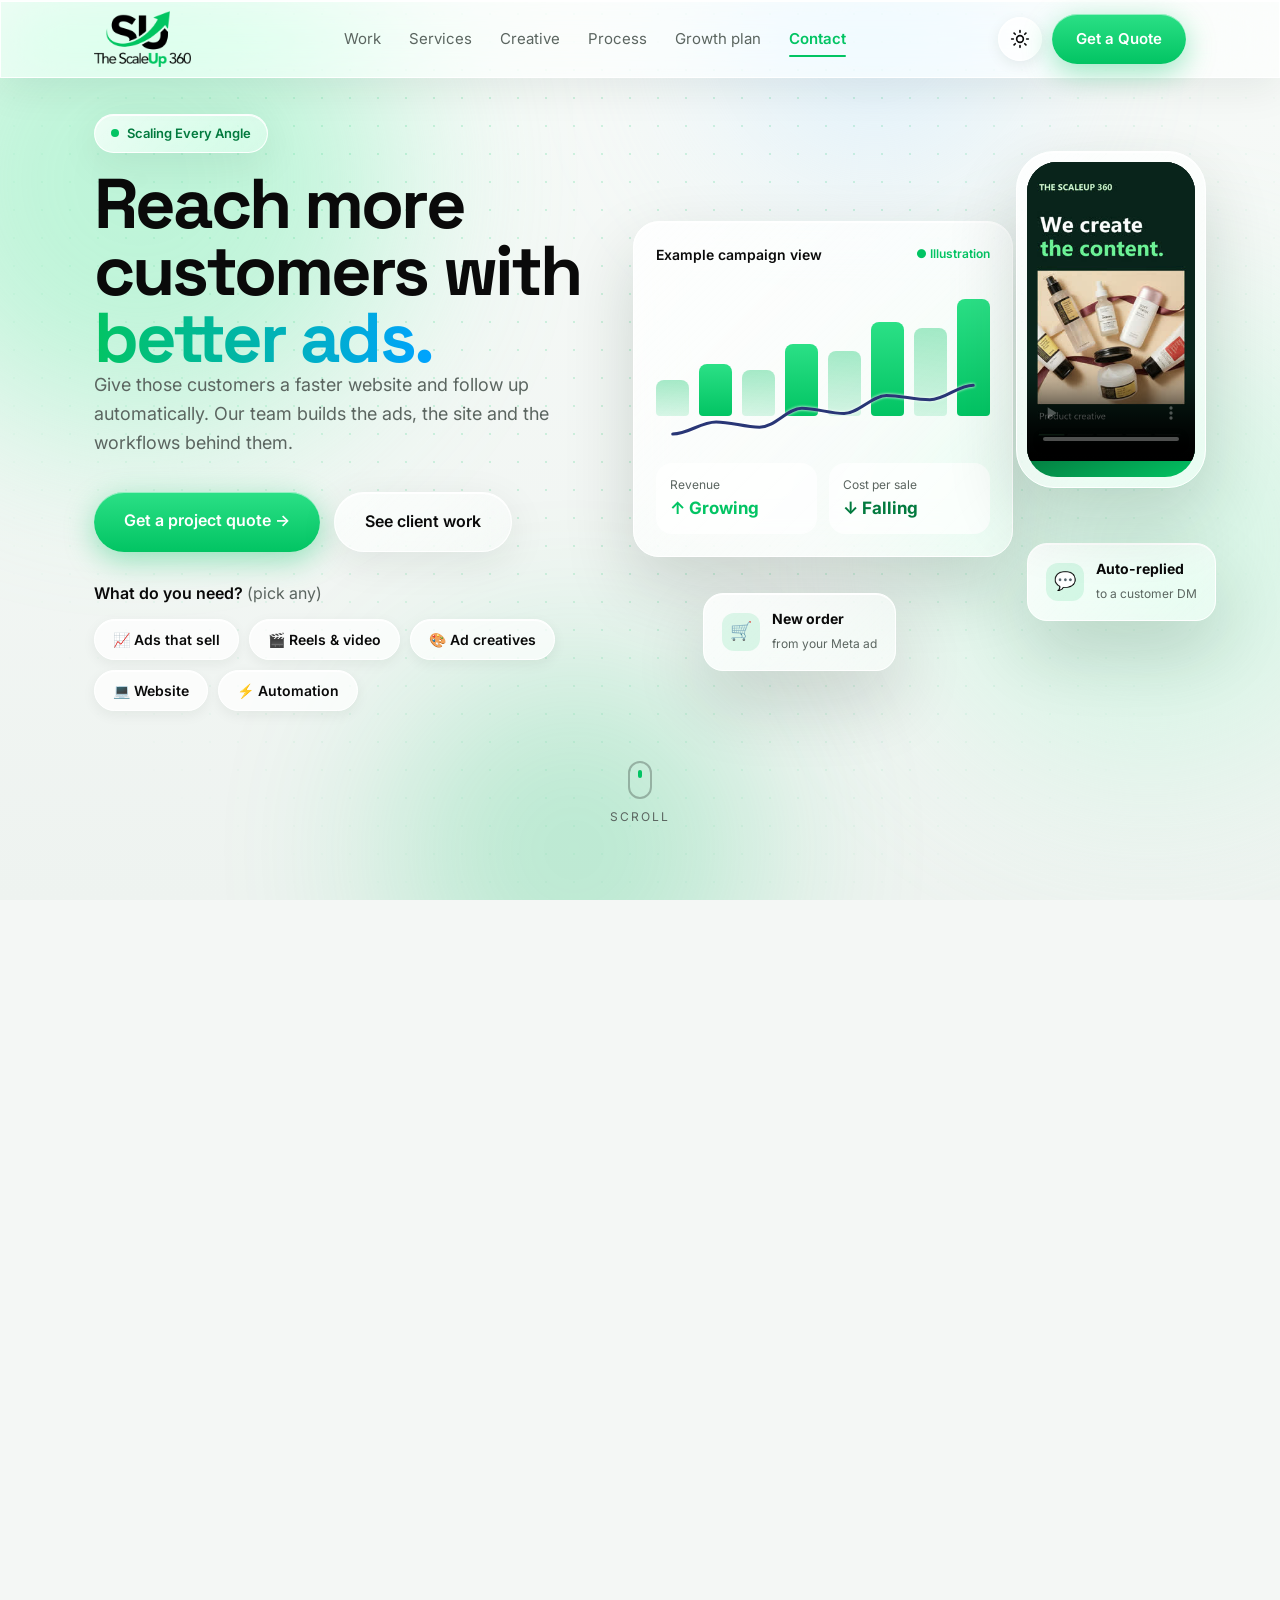
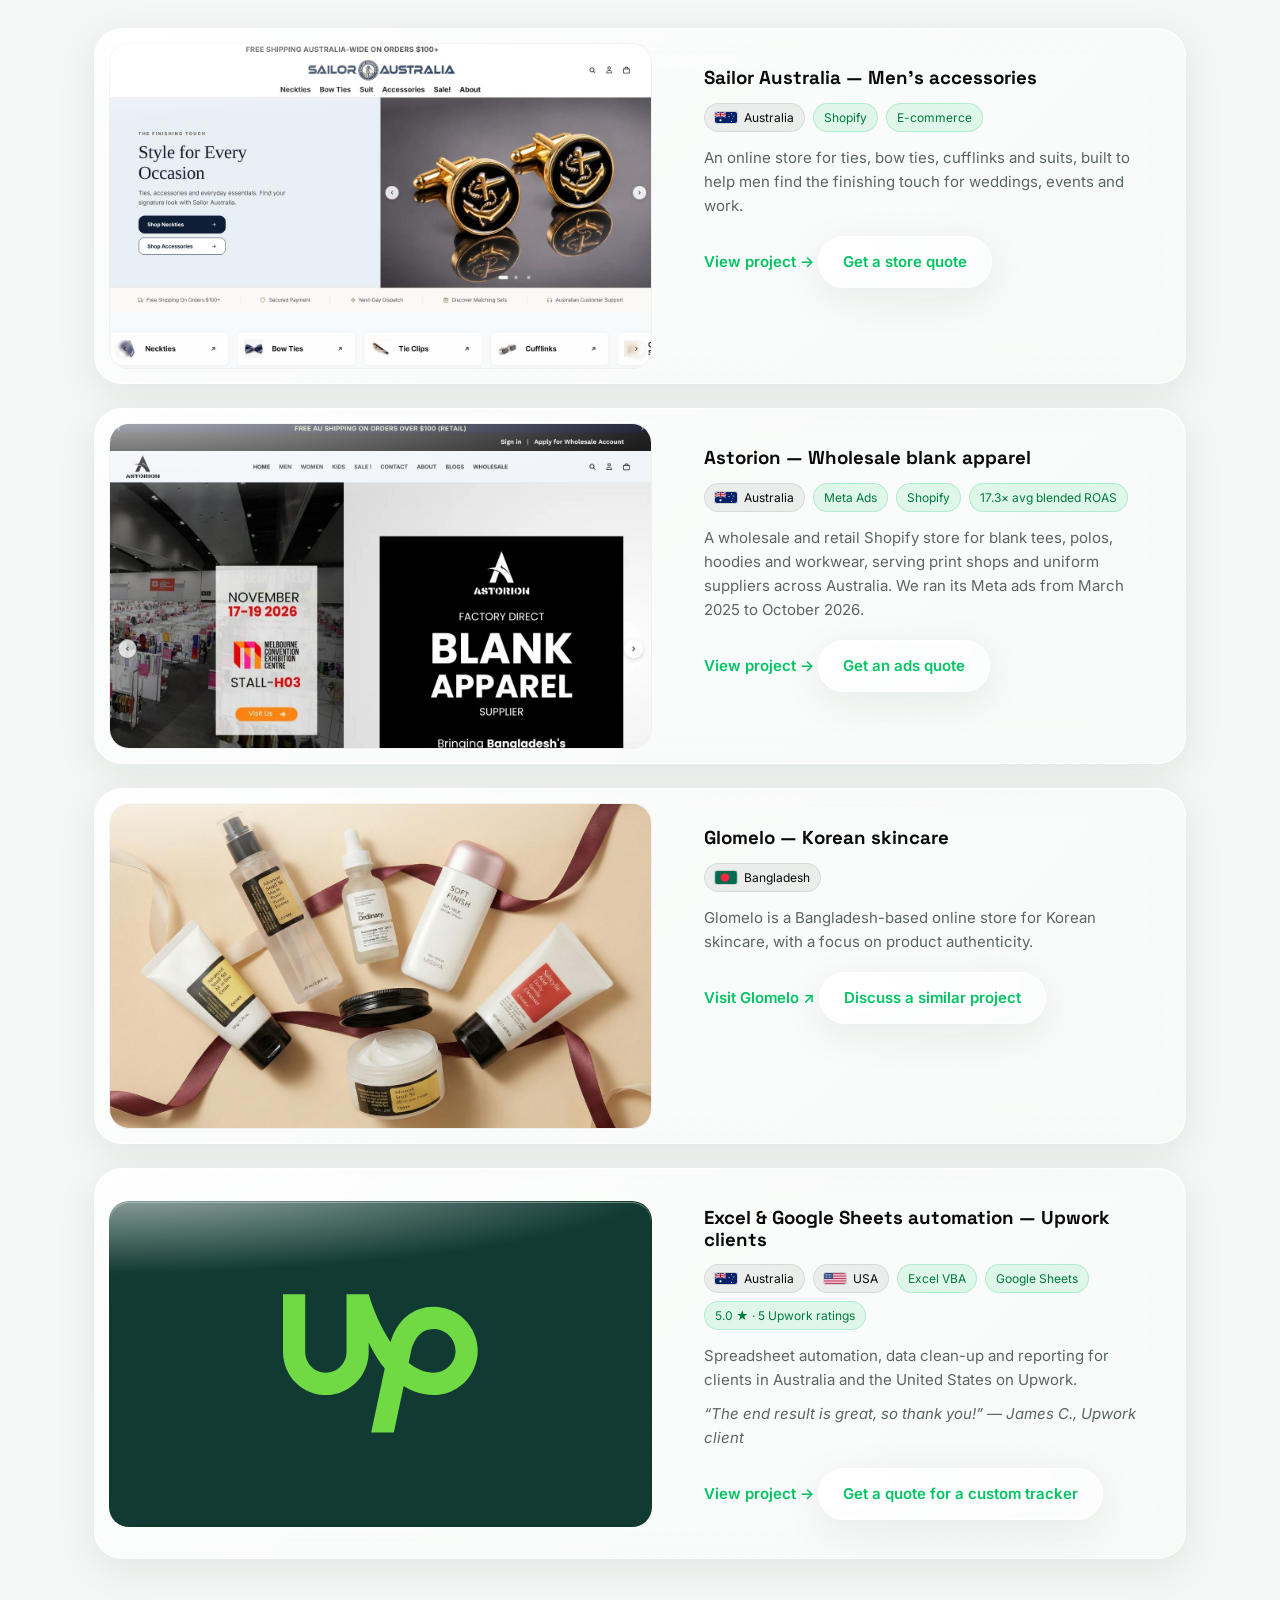
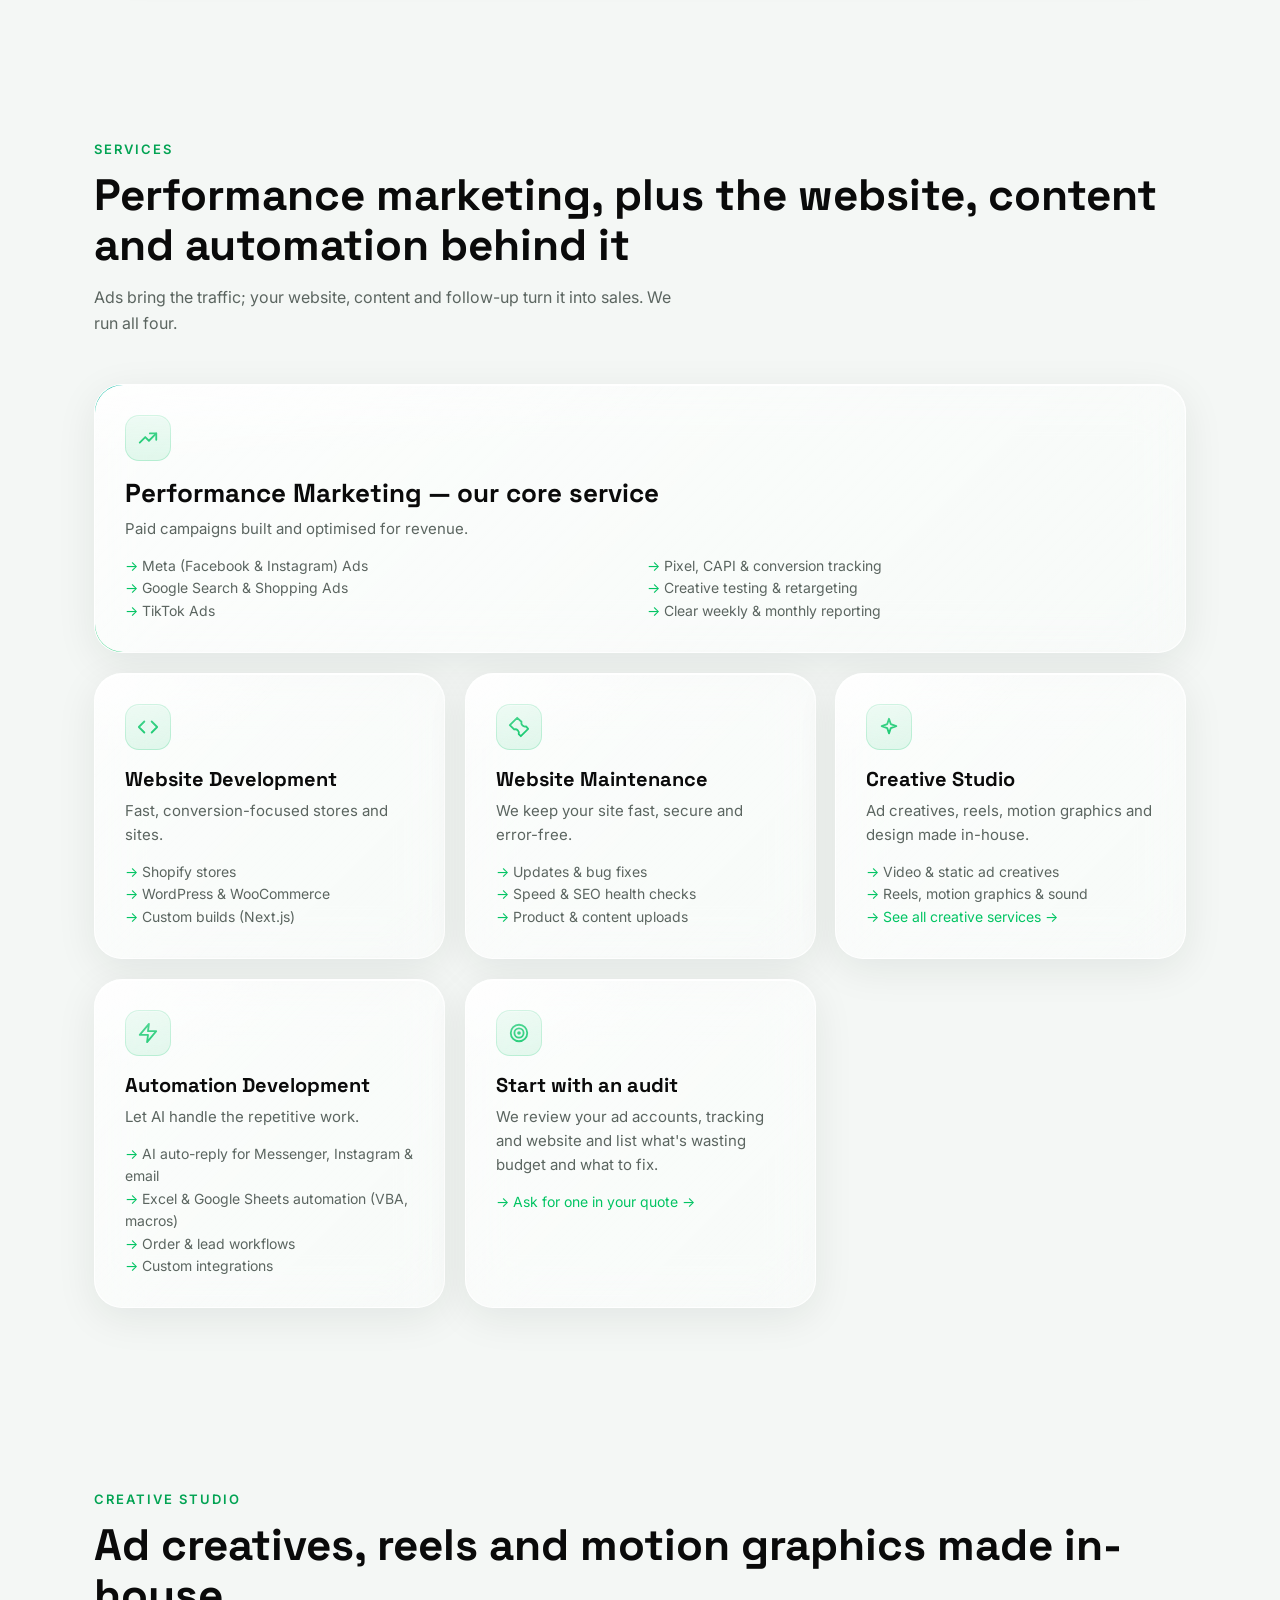
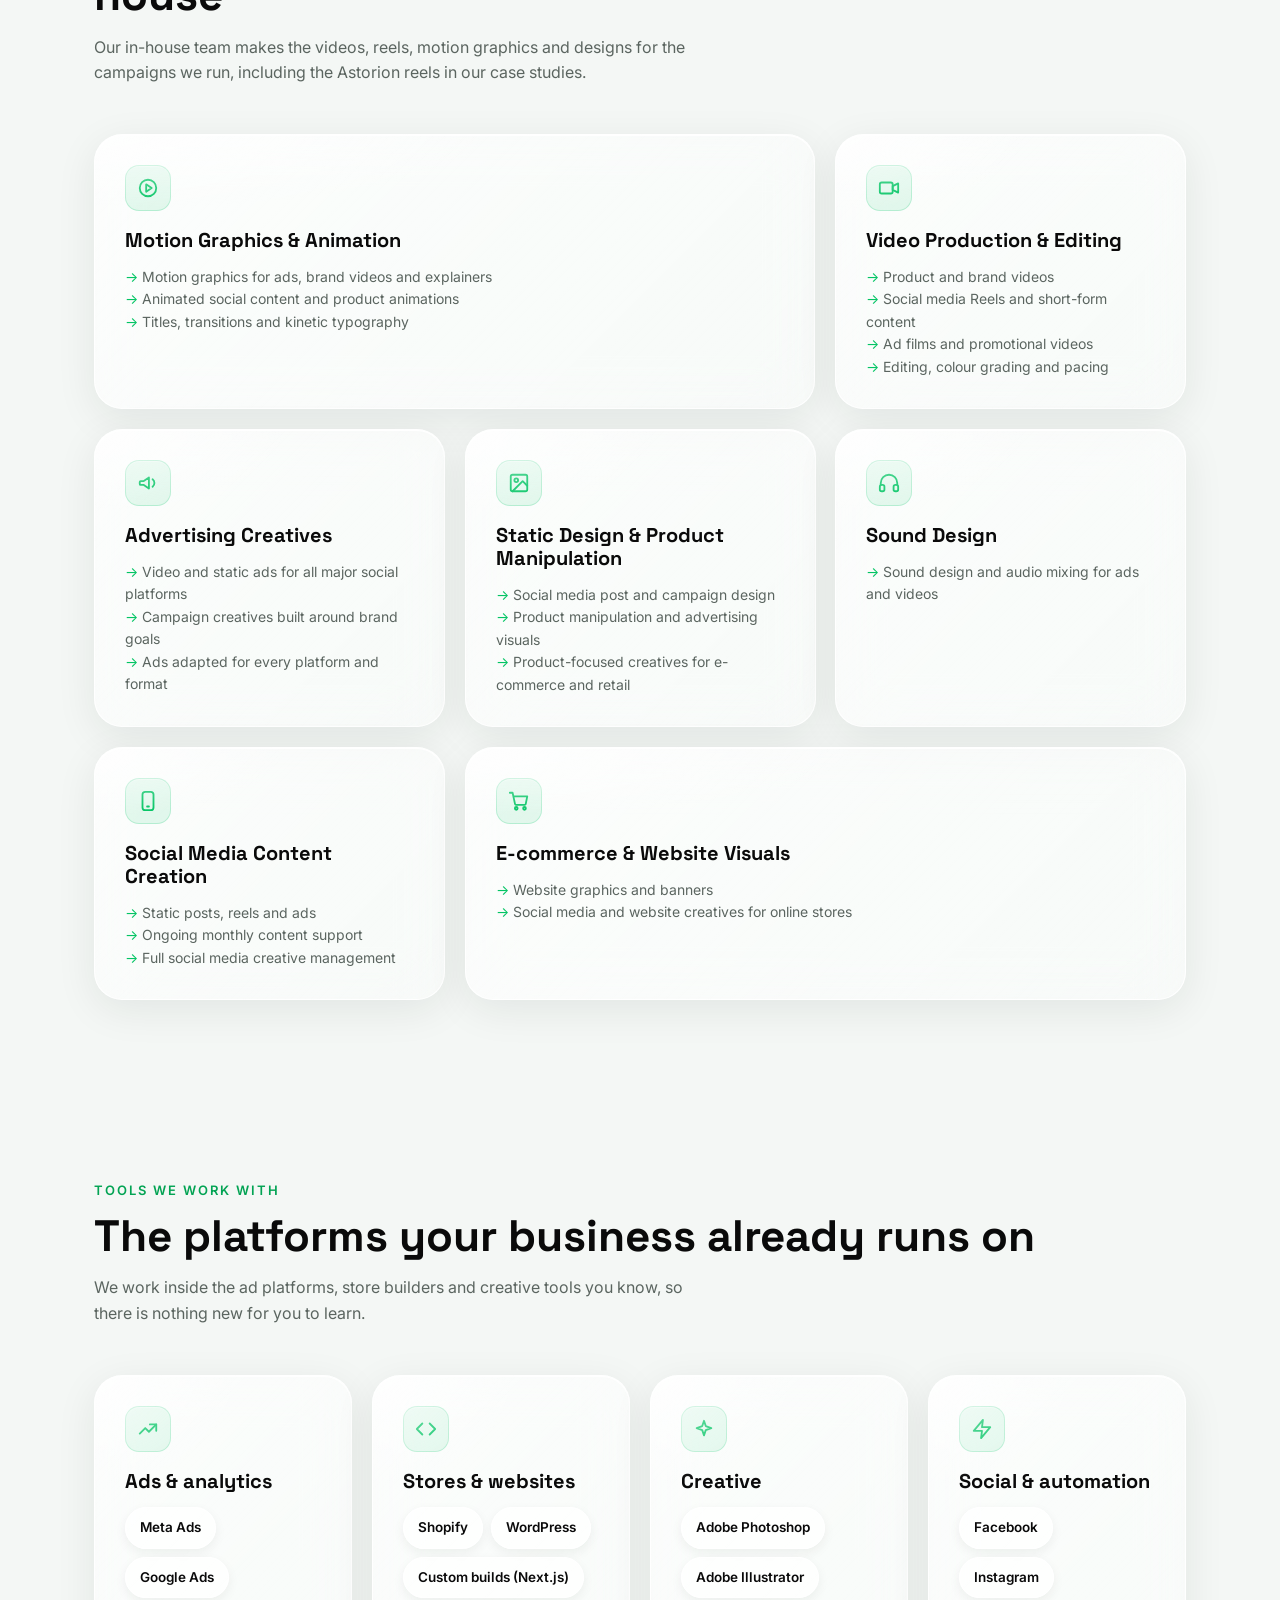
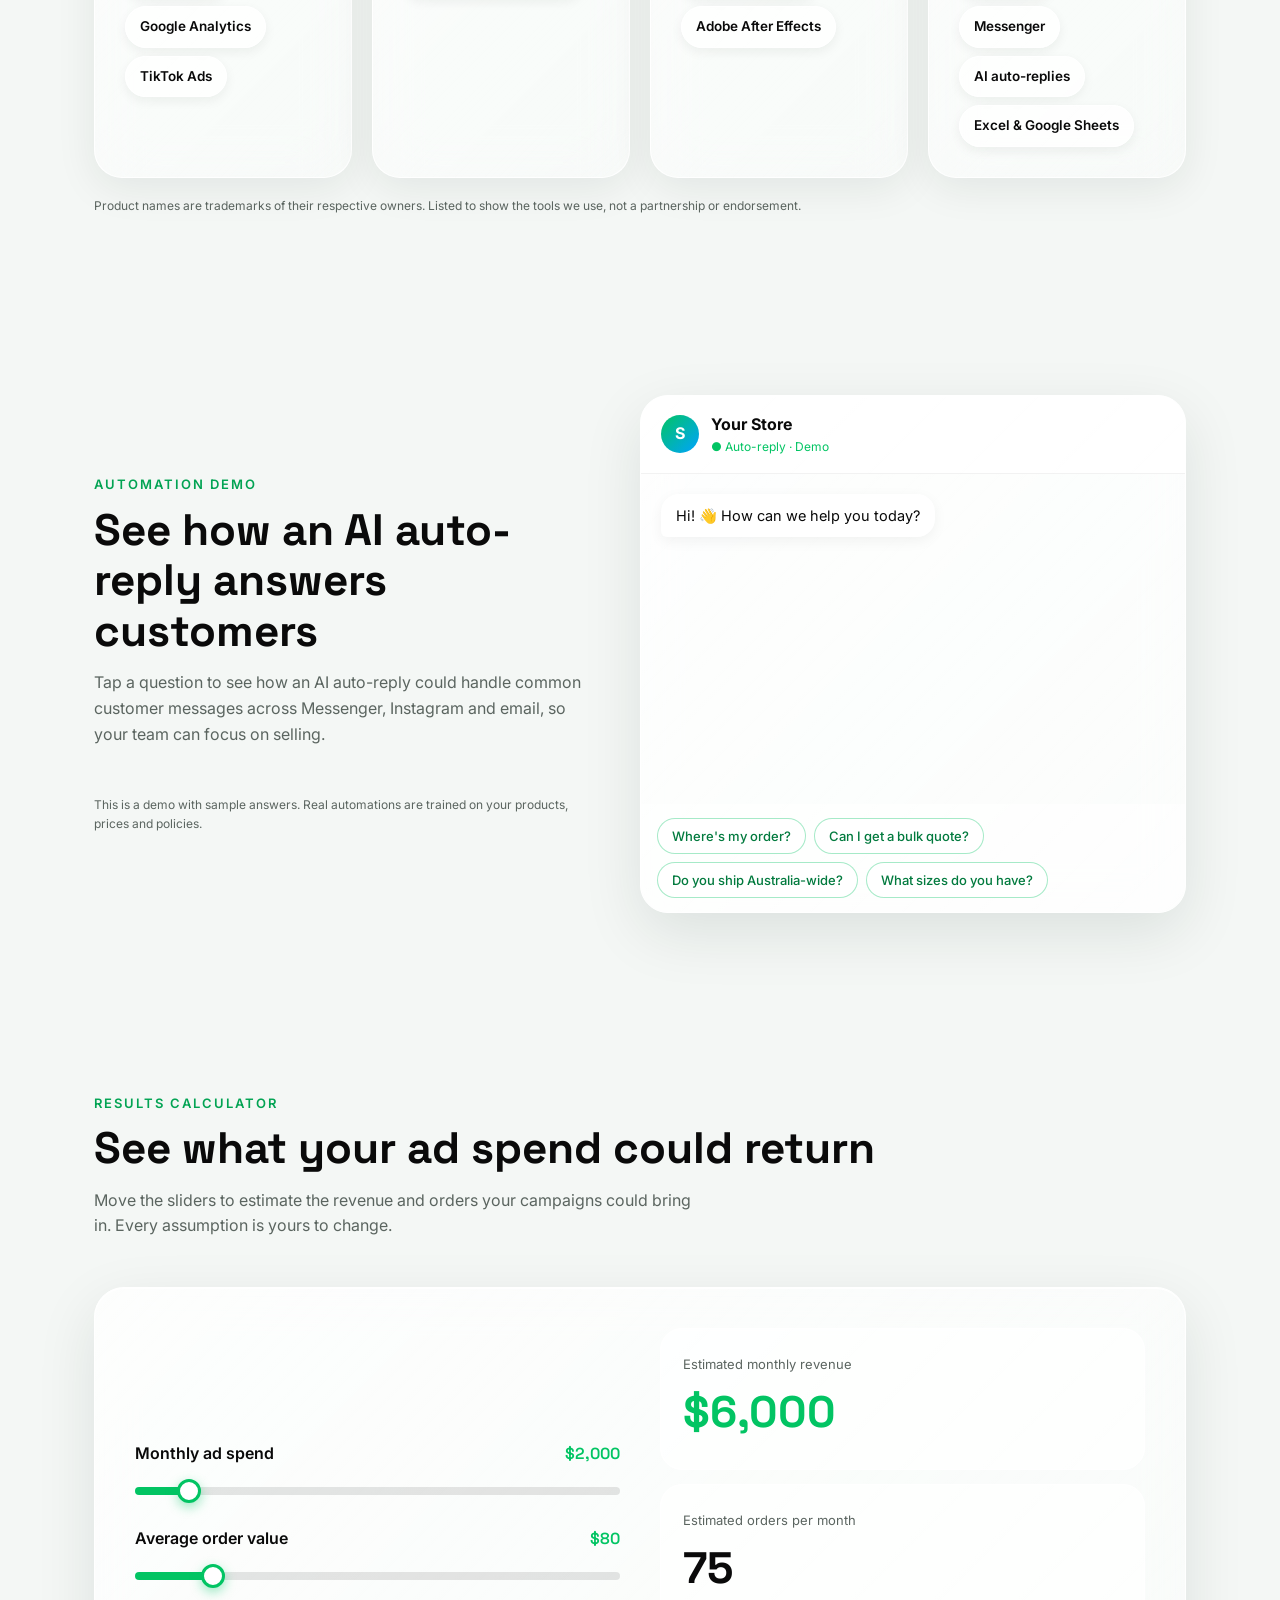
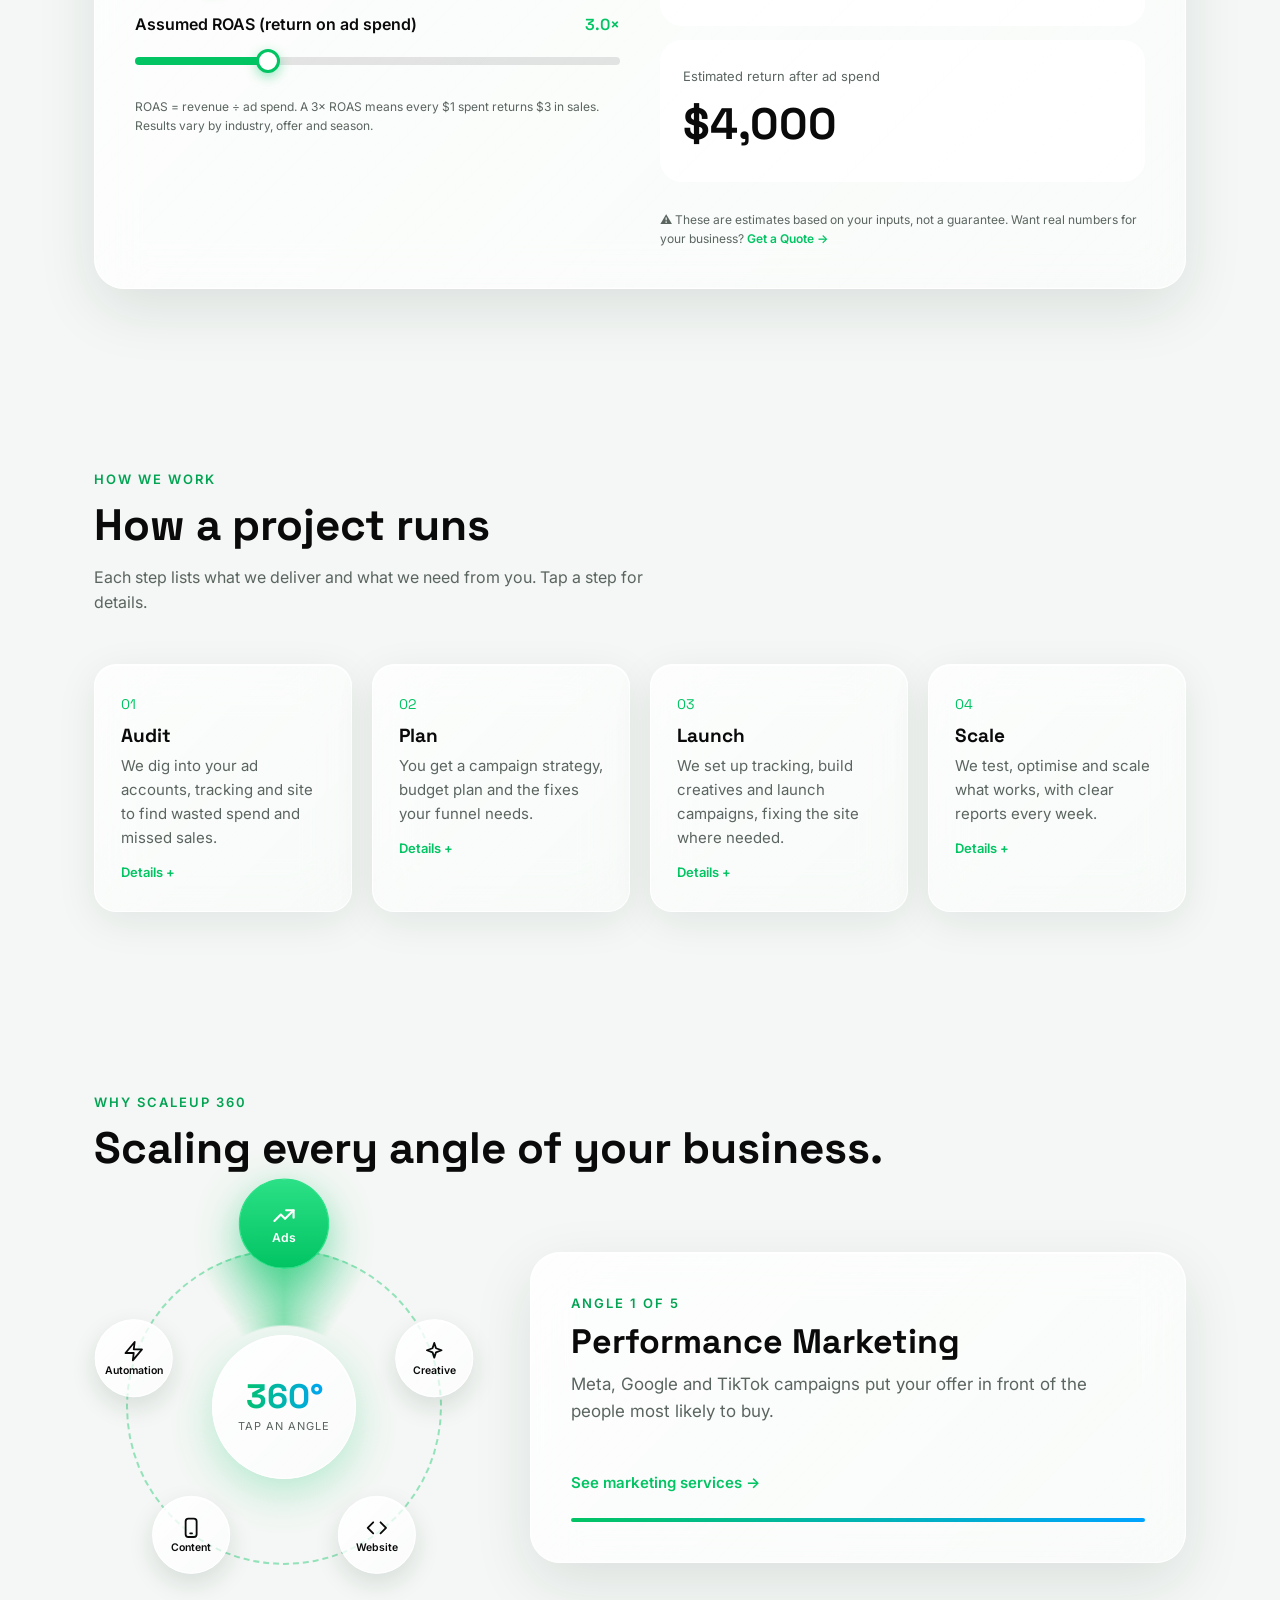
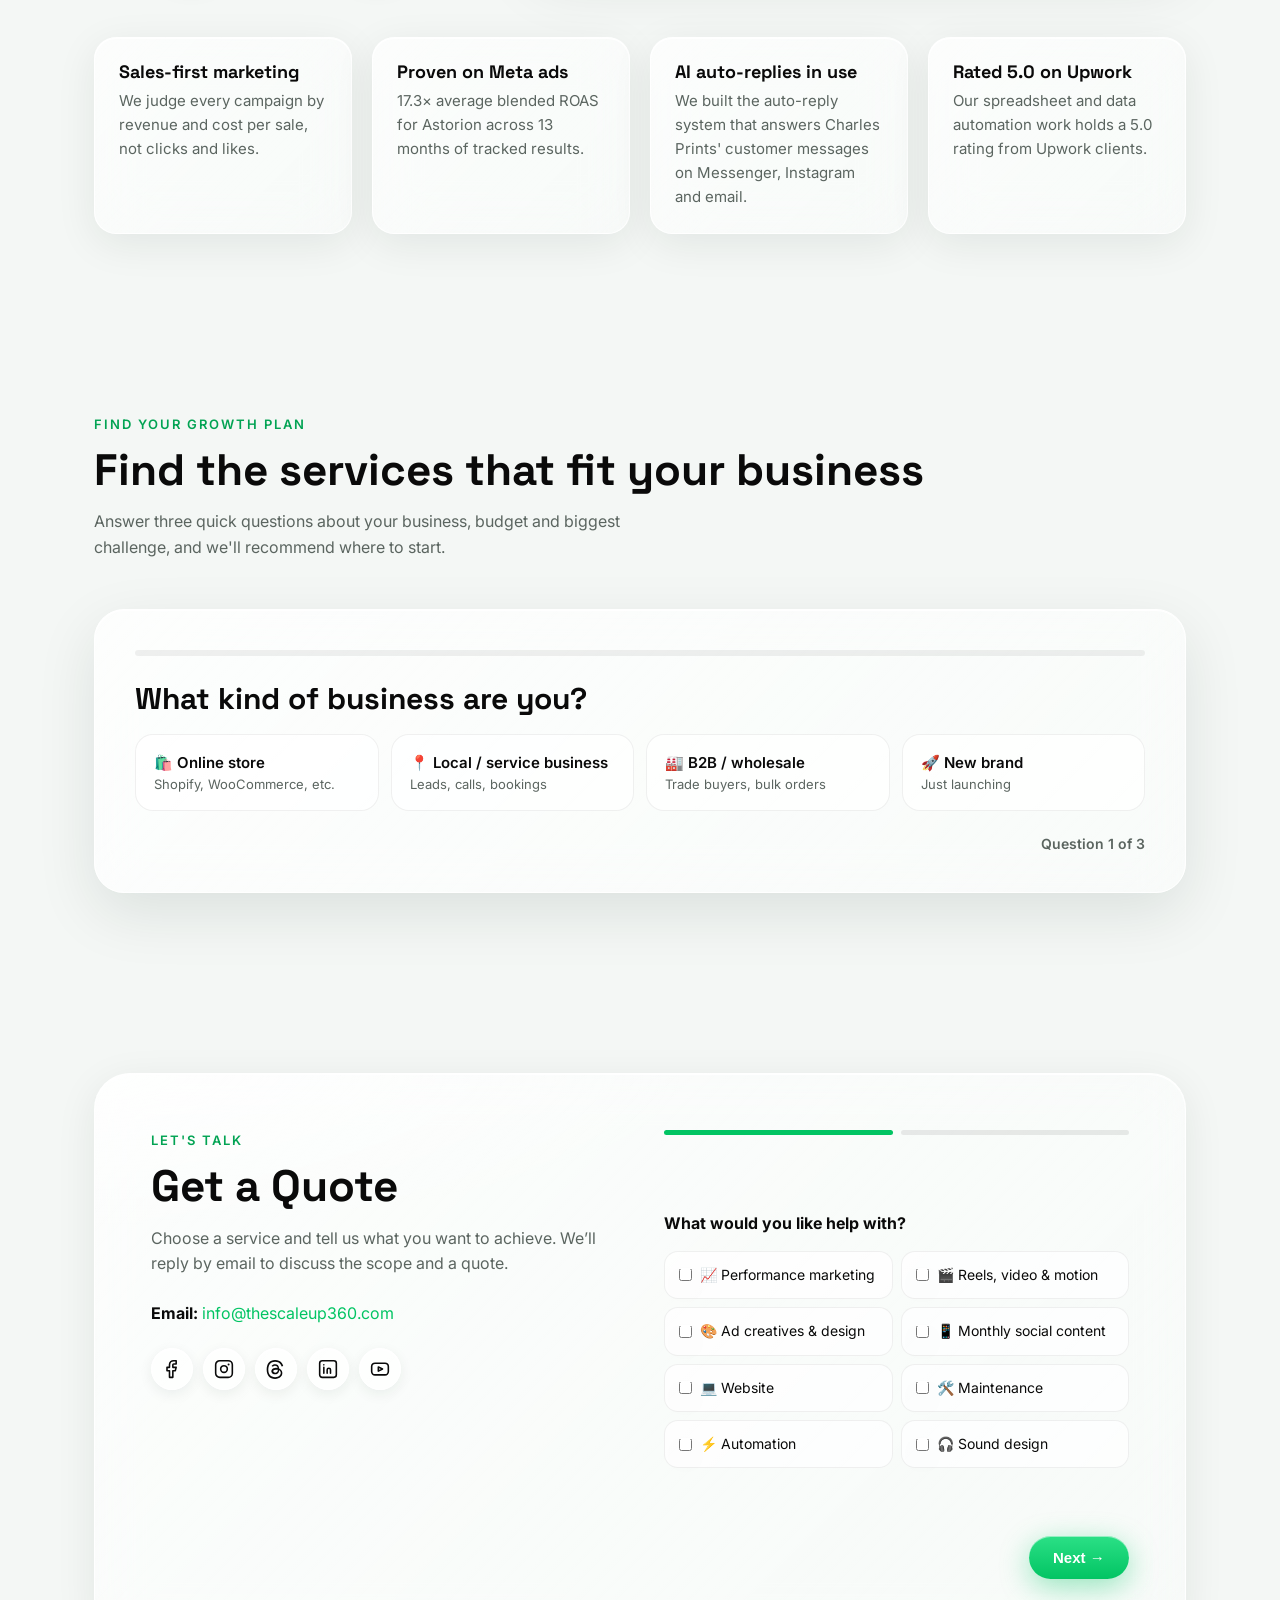
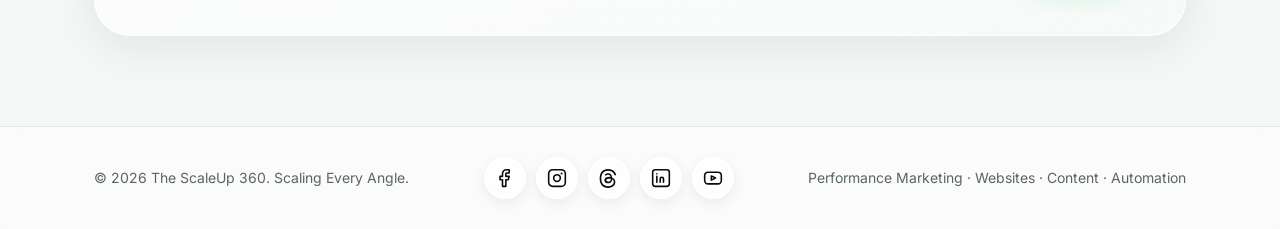
==== commit 8097523c: "Give campaign trend line visible weekly variation and contrast" ====
--- a/index.html
+++ b/index.html
@@ -504,7 +504,8 @@
 .h2r .t2{pointer-events:none;z-index:1}
 @media(max-width:520px){.h2r .phone{display:block;width:min(68%,220px);margin:0 auto}.h2r .dash,.h2r .t1{display:none}}
 </style><style>
-.dash .line{pointer-events:none}
+.dash .line{pointer-events:none;color:#293676;filter:drop-shadow(0 0 1.5px white)}
+body.dark .dash .line{color:#ddd3ff;filter:drop-shadow(0 0 2px #171327)}
 @media (hover:hover) and (pointer:fine){
   .dash .bars i{position:relative}
   .dash .bars i:hover{z-index:2}
@@ -544,7 +545,7 @@
     <div class="fl dash" aria-hidden="true">
       <div class="dh"><span>Example campaign view</span><span class="live">● Illustration</span></div>
       <div class="bars"><i data-tip="Week 1 · $1,400 revenue" style="--h:28%"></i><i data-tip="Week 2 · $2,000 revenue" style="--h:40%"></i><i data-tip="Week 3 · $1,750 revenue" style="--h:35%"></i><i data-tip="Week 4 · $2,750 revenue" style="--h:55%"></i><i data-tip="Week 5 · $2,500 revenue" style="--h:50%"></i><i data-tip="Week 6 · $3,600 revenue" style="--h:72%"></i><i data-tip="Week 7 · $3,400 revenue" style="--h:68%"></i><i data-tip="Week 8 · $4,500 revenue" style="--h:90%"></i></div>
-      <svg viewBox="0 0 300 70" class="line"><path d="M0 60 C40 55 60 48 90 44 S150 30 180 26 S240 12 300 4" fill="none" stroke="#02C463" stroke-width="3" stroke-linecap="round"/></svg>
+      <svg viewBox="0 0 300 70" preserveAspectRatio="none" class="line"><path d="M15 63 C29 63 40 49 54 49 S79 55 93 55 S118 33 131 33 S156 39 169 39 S194 18 207 18 S232 23 246 23 S271 6 285 6" fill="none" stroke="currentColor" stroke-width="3" vector-effect="non-scaling-stroke" stroke-linecap="round"/></svg>
       <div class="kp"><div><small>Revenue</small><b>↑ Growing</b></div><div><small>Cost per sale</small><b class="dn">↓ Falling</b></div></div>
     </div>
     <div class="fl phone"><div class="scr"><video id="services-reel" muted playsinline loop controls preload="metadata" poster="media/brand/services-poster.jpg" aria-label="The ScaleUp 360 services in 15 seconds: creative content, paid ads, websites and automated follow-up"><source src="media/brand/services.mp4" type="video/mp4"></video></div></div>
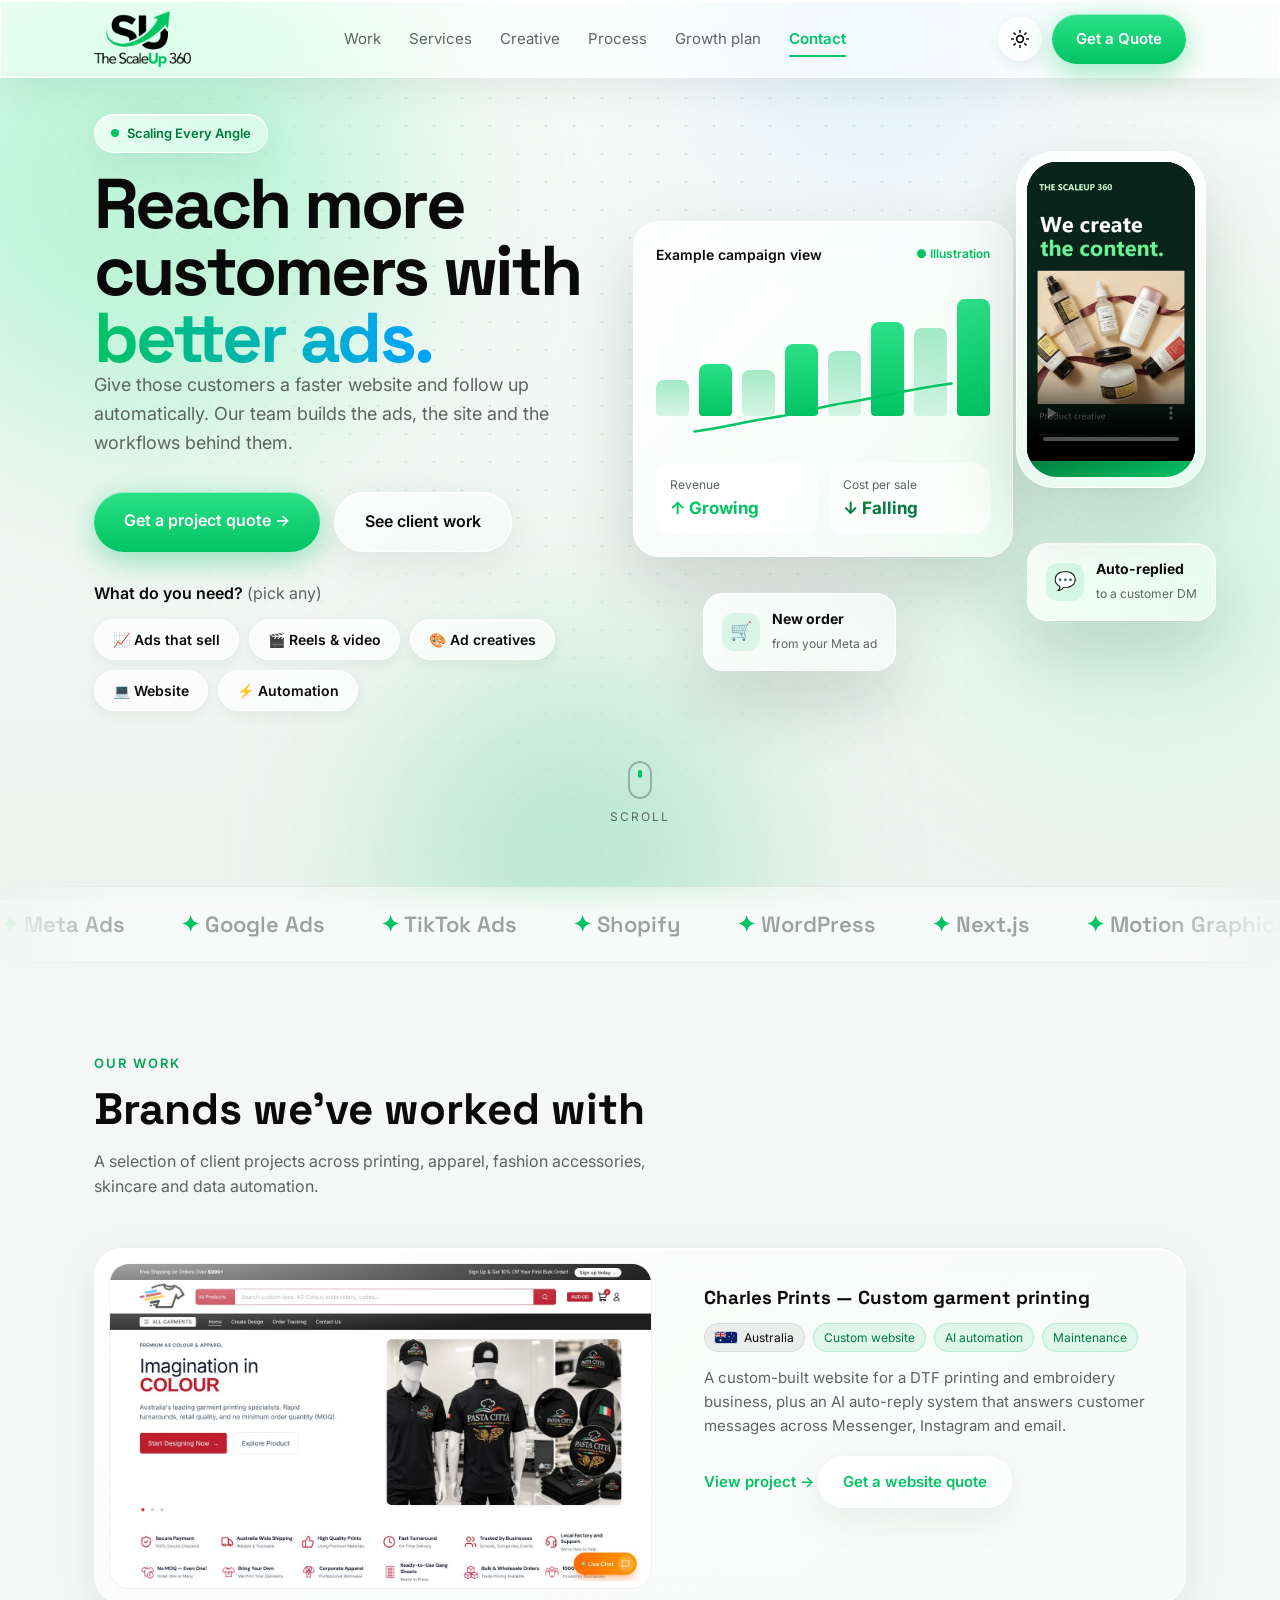
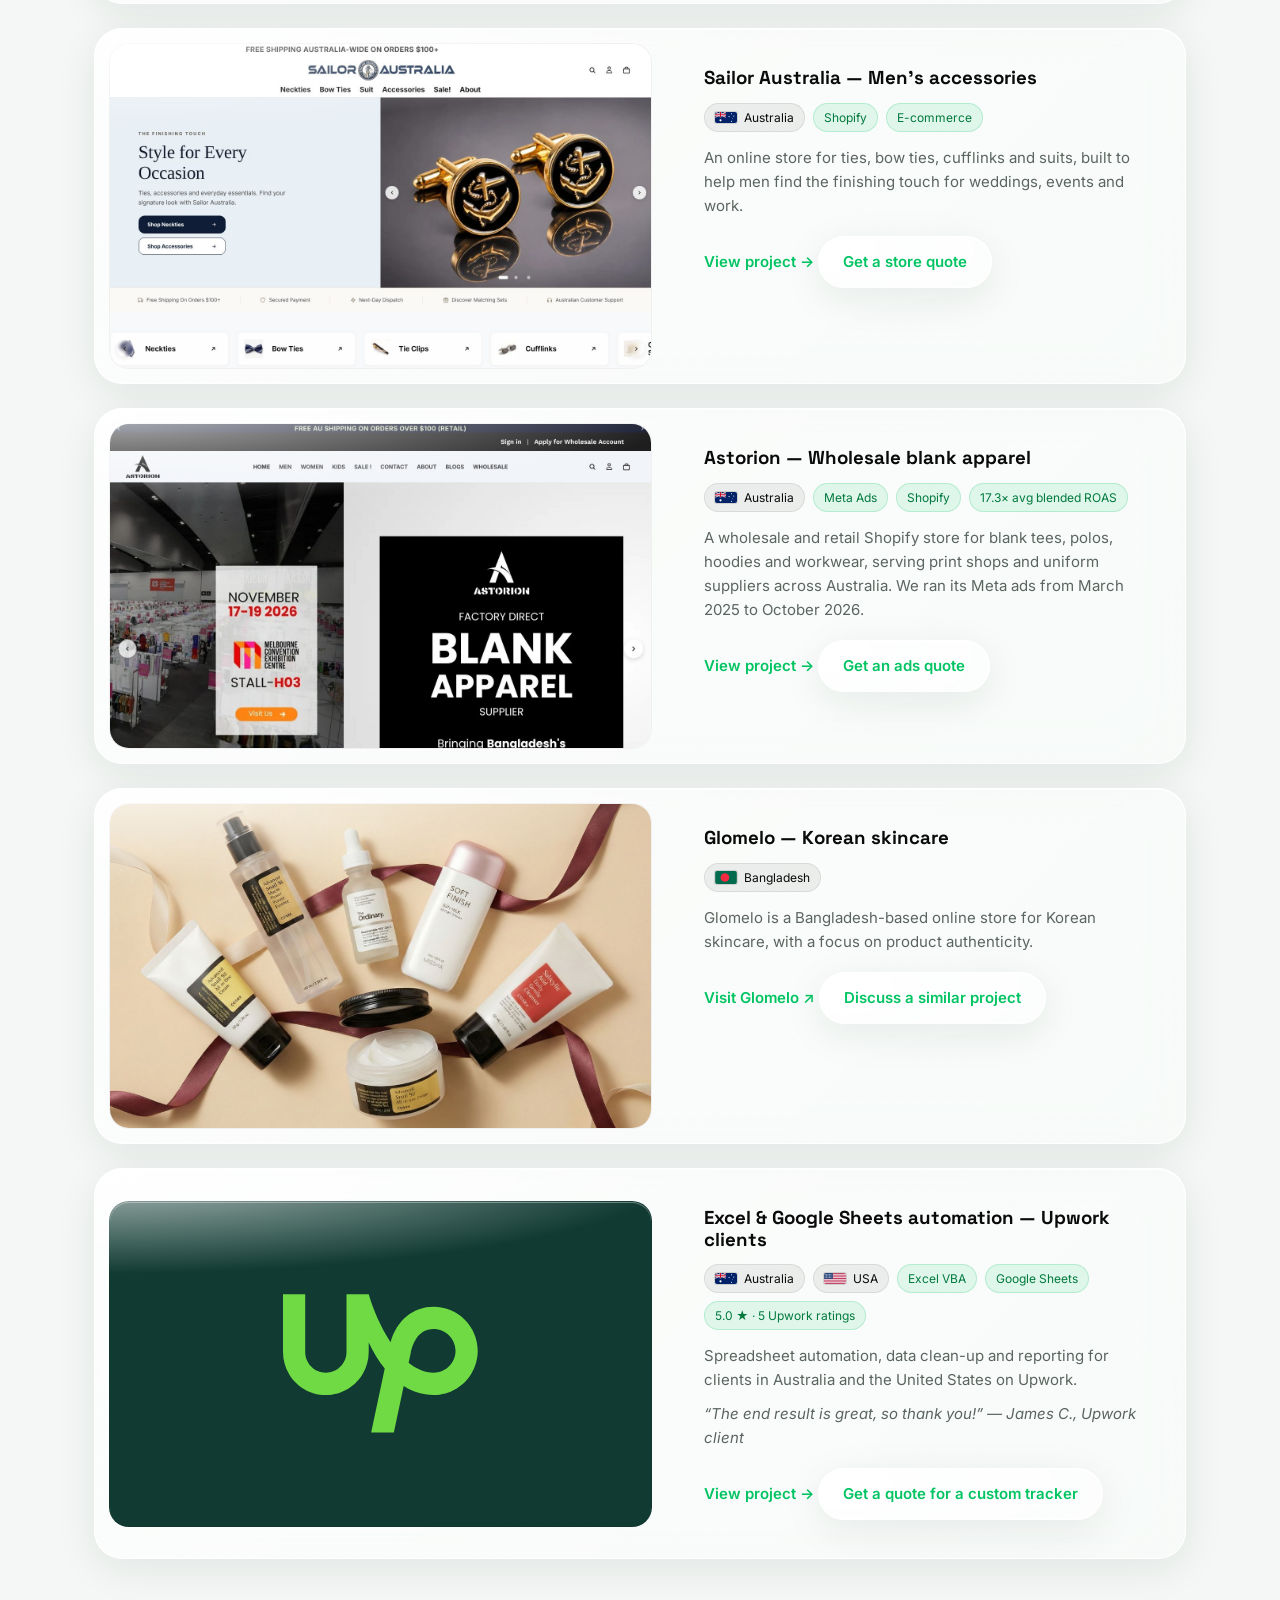
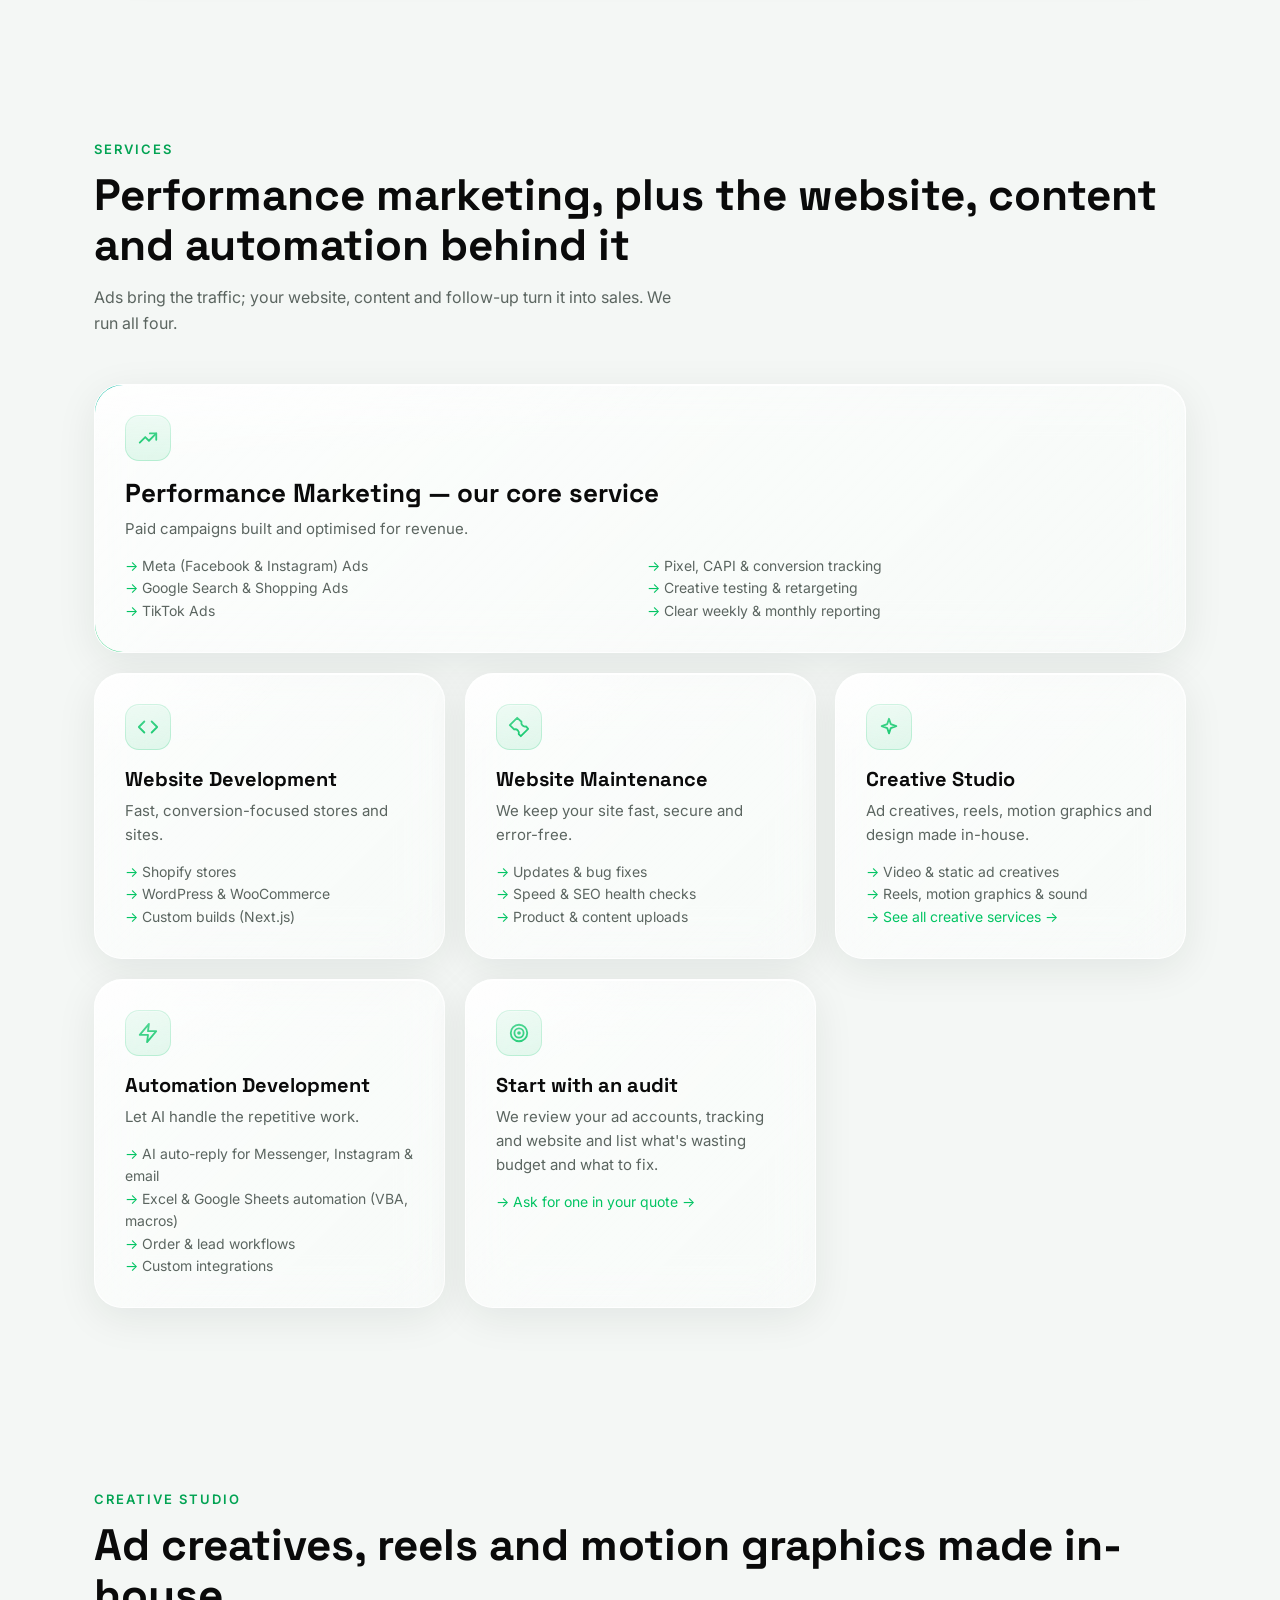
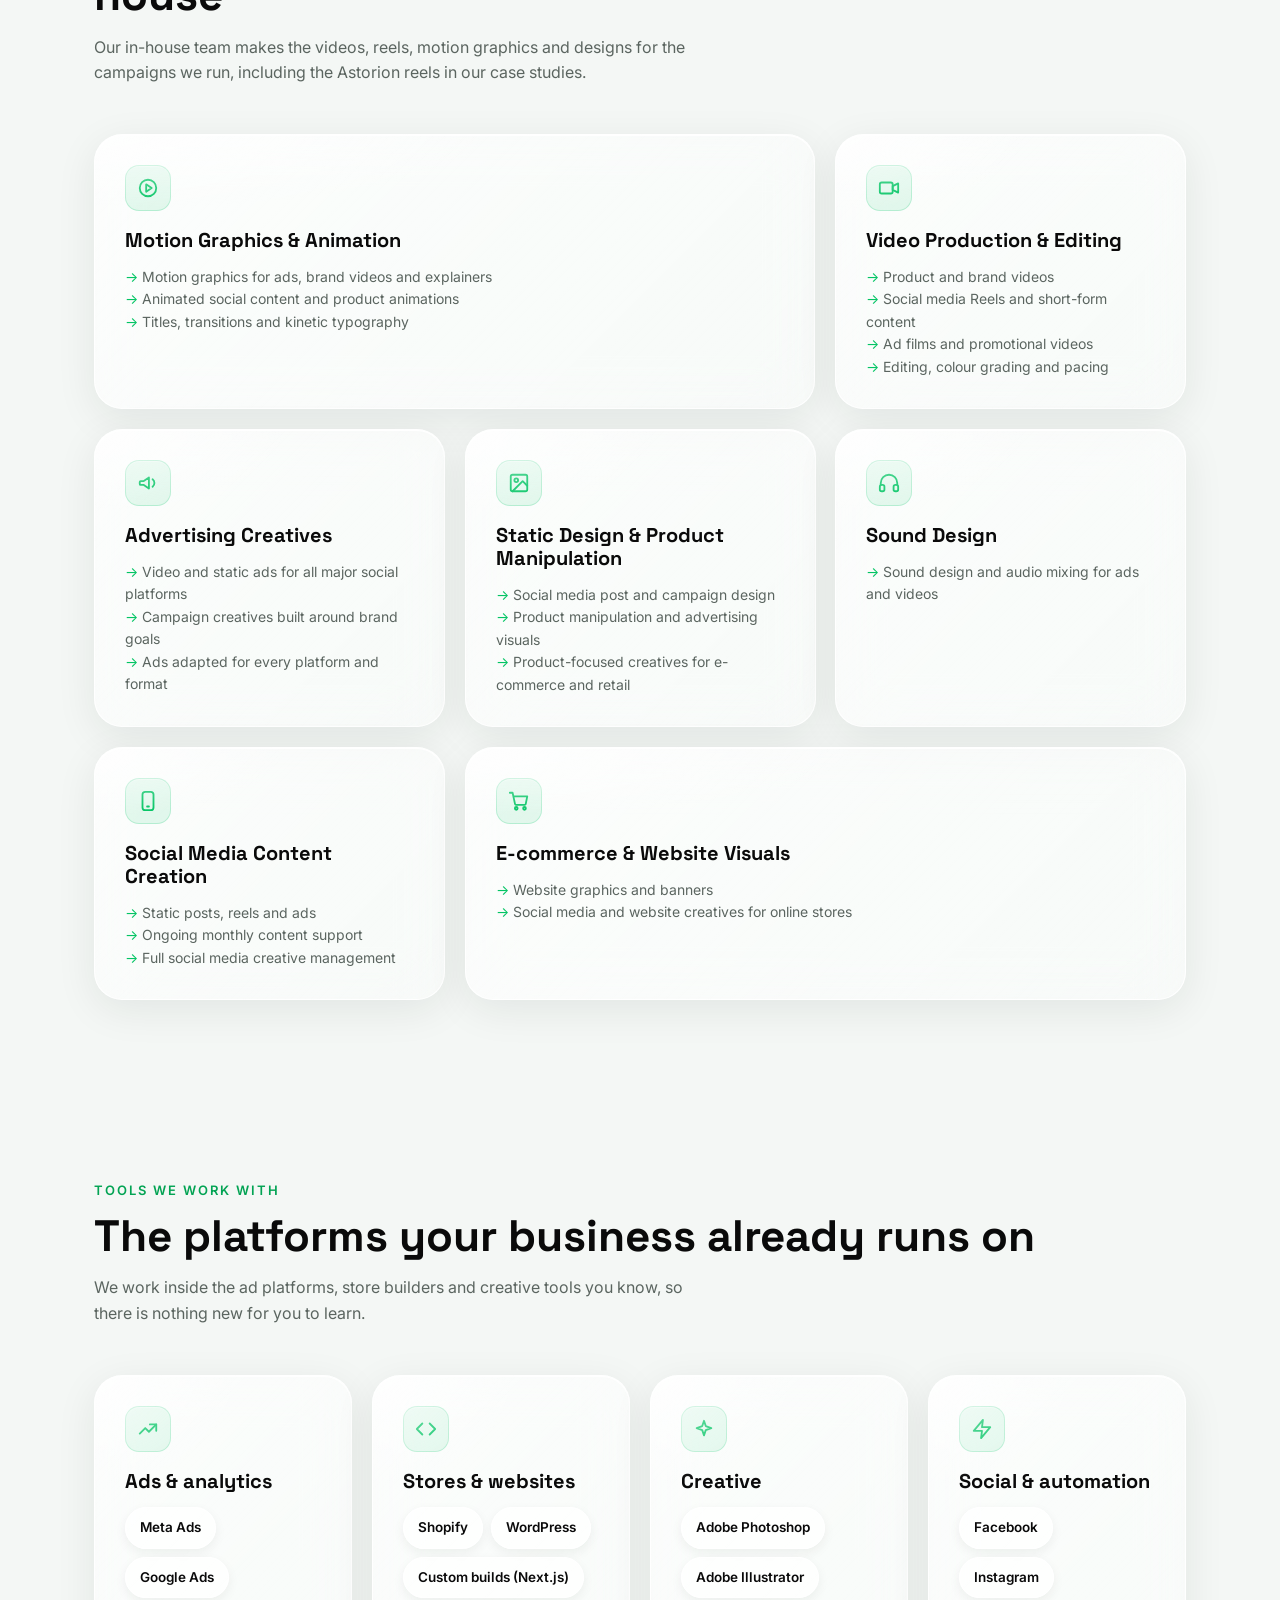
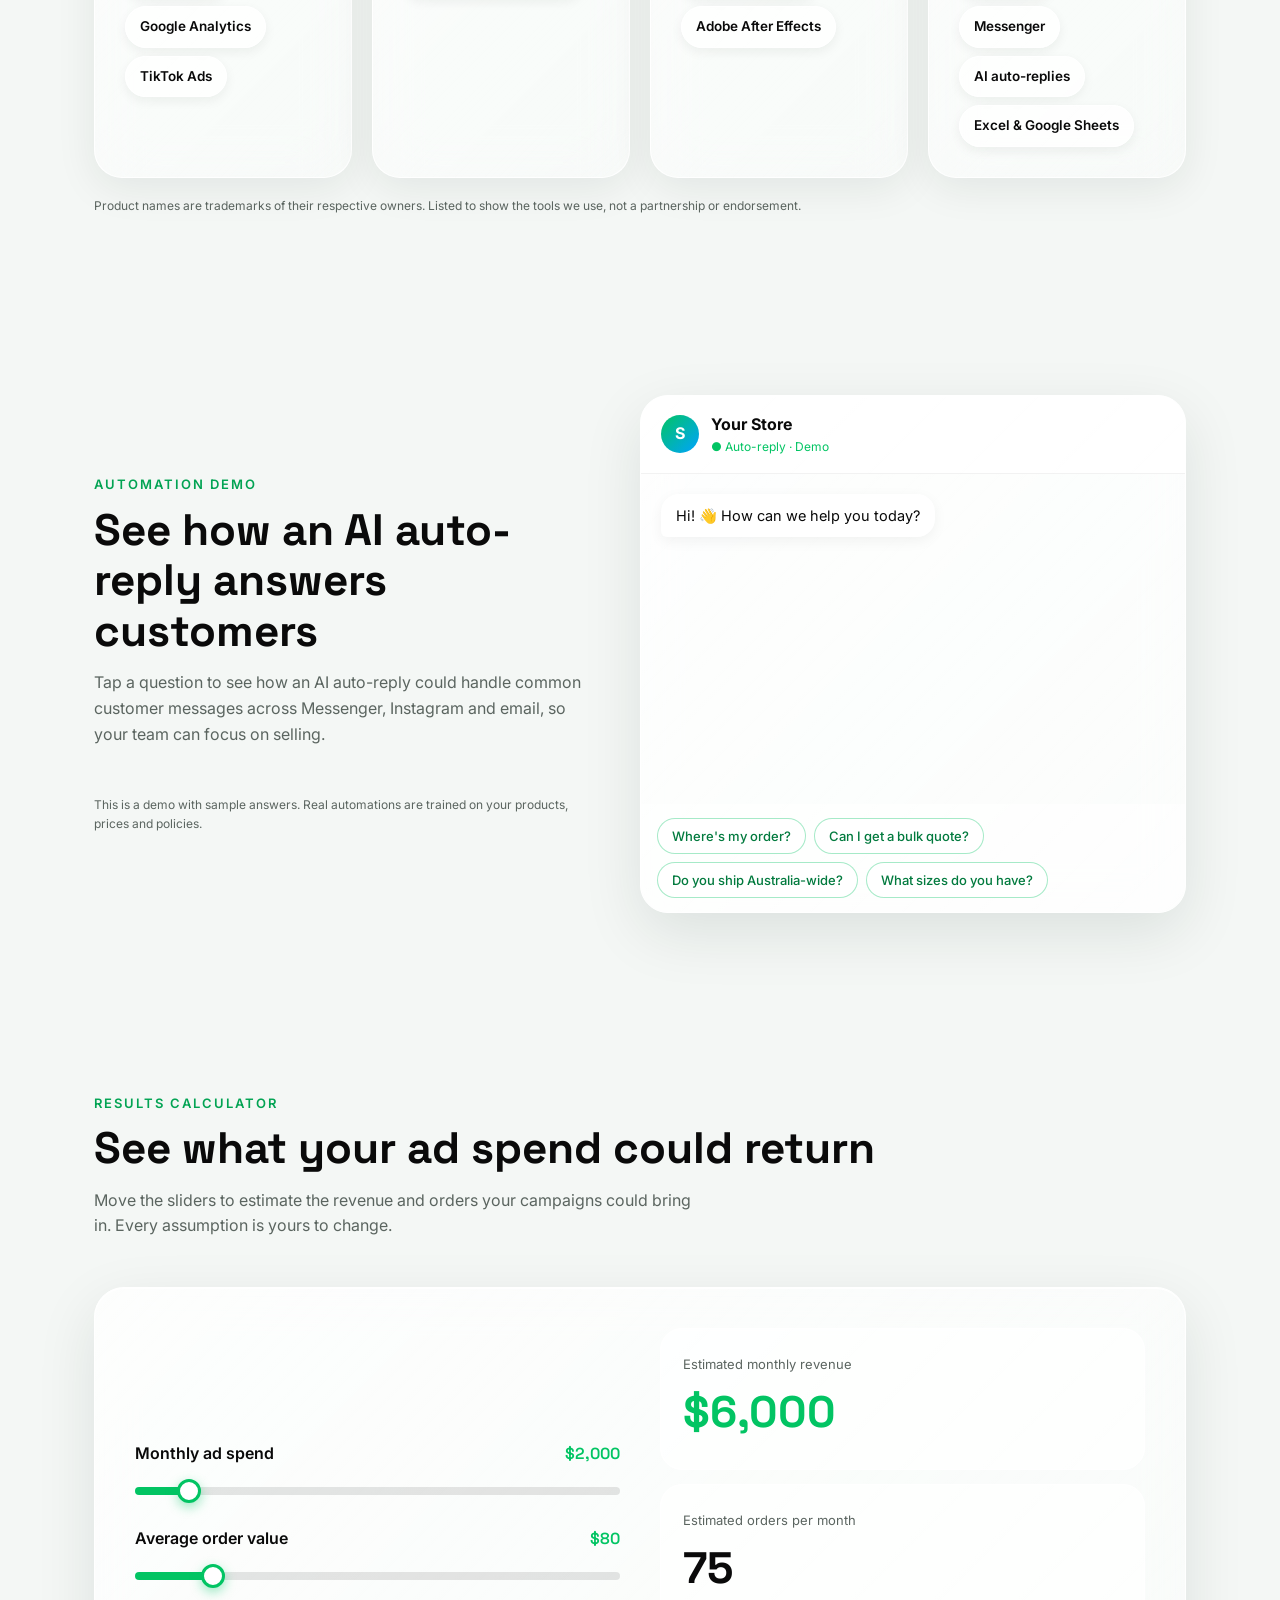
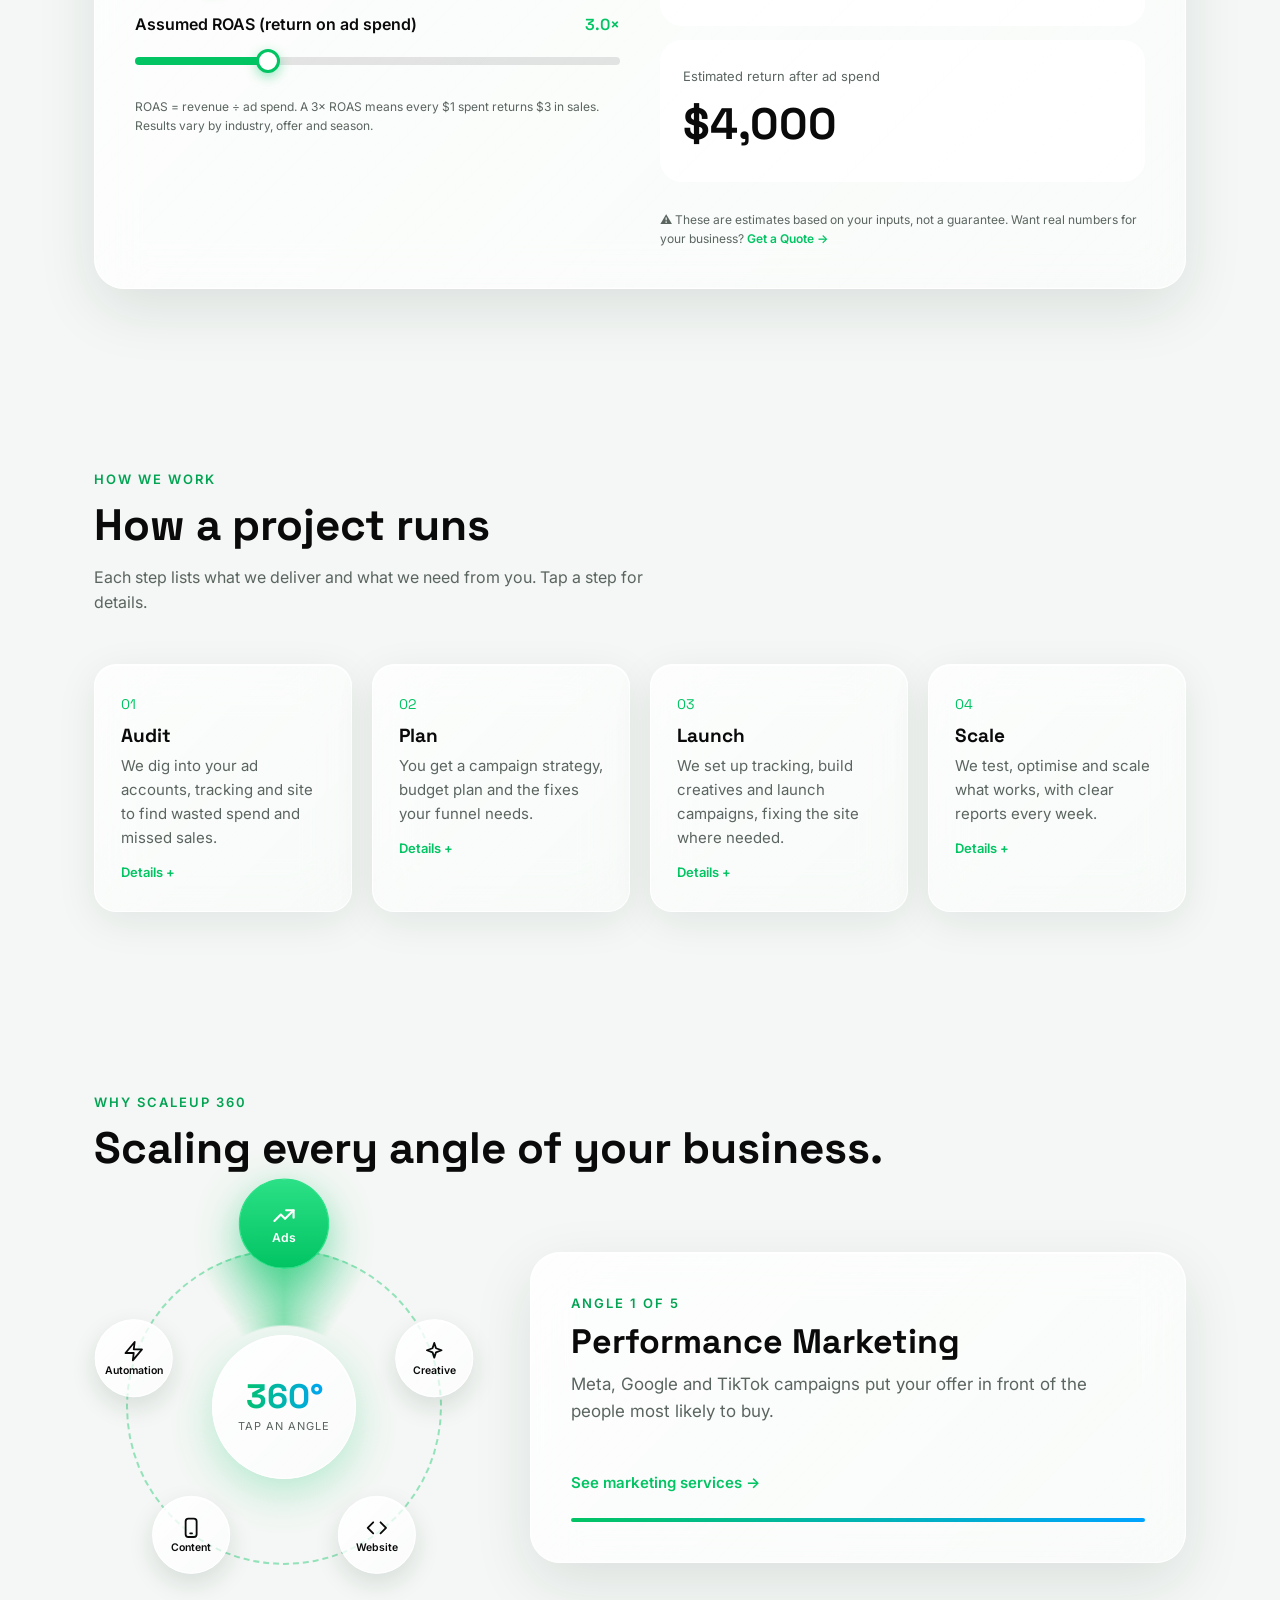
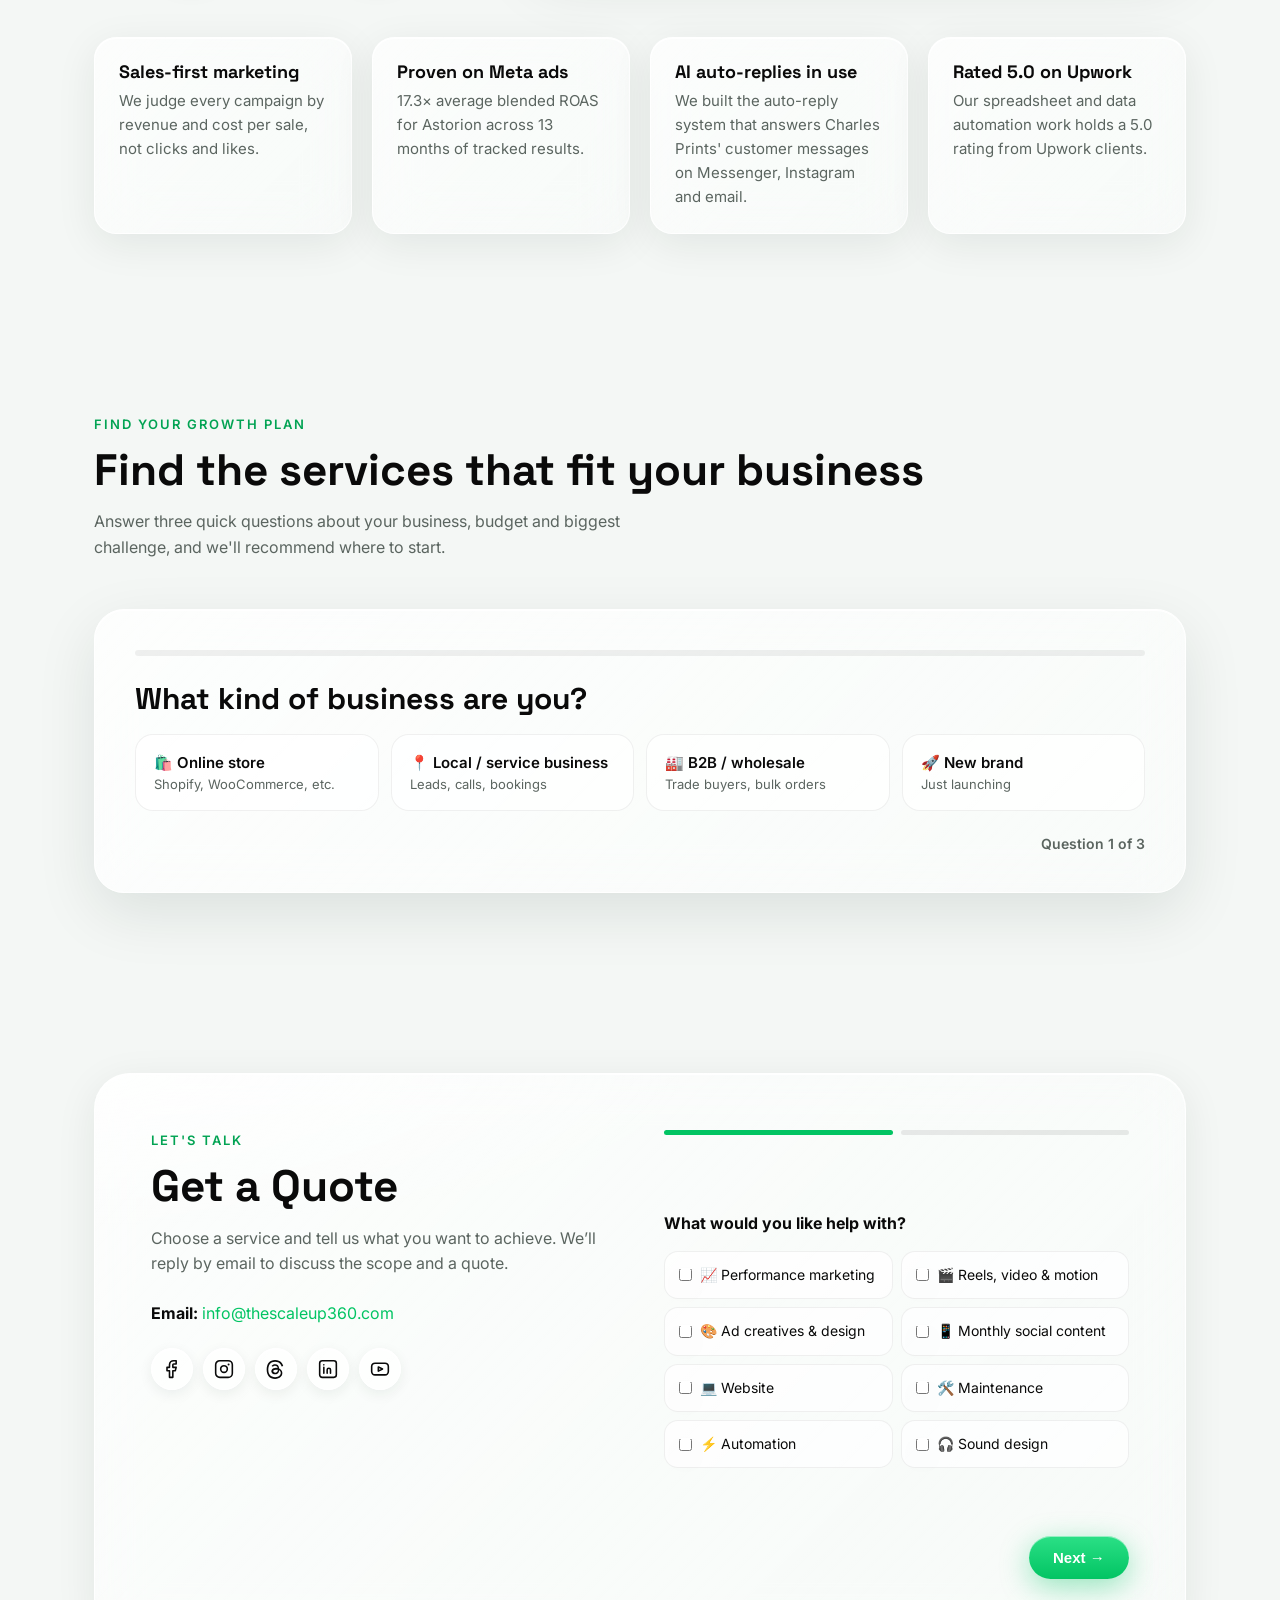
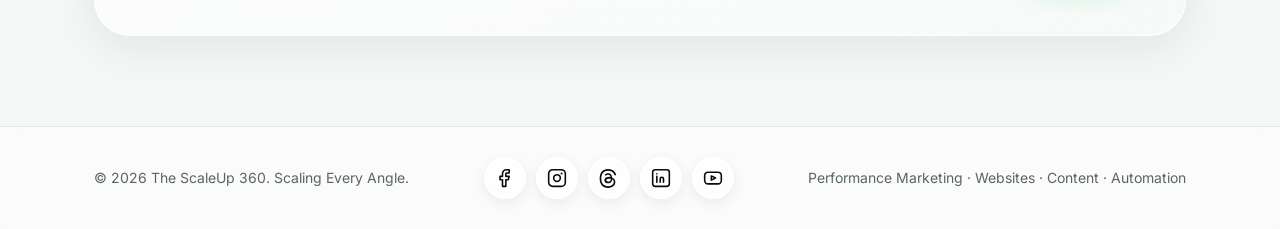
==== commit 823f8765: "Restore original campaign illustration" ====
--- a/index.html
+++ b/index.html
@@ -503,16 +503,6 @@
 #services-reel{display:block;width:100%;aspect-ratio:9/16;object-fit:contain;background:#09241c}
 .h2r .t2{pointer-events:none;z-index:1}
 @media(max-width:520px){.h2r .phone{display:block;width:min(68%,220px);margin:0 auto}.h2r .dash,.h2r .t1{display:none}}
-</style><style>
-.dash .line{pointer-events:none;color:#293676;filter:drop-shadow(0 0 1.5px white)}
-body.dark .dash .line{color:#ddd3ff;filter:drop-shadow(0 0 2px #171327)}
-@media (hover:hover) and (pointer:fine){
-  .dash .bars i{position:relative}
-  .dash .bars i:hover{z-index:2}
-  .dash .bars i:hover::after{content:attr(data-tip);position:absolute;bottom:calc(100% + 5px);left:50%;transform:translateX(-50%);padding:5px 8px;border-radius:6px;background:#123629;color:white;font:500 12px/1.4 system-ui;white-space:nowrap;pointer-events:none}
-  .dash .bars i:nth-child(-n+2):hover::after{left:0;transform:none}
-  .dash .bars i:nth-last-child(-n+2):hover::after{left:auto;right:0;transform:none}
-}
 </style></head>
 <body>
 <svg width="0" height="0" style="position:absolute" aria-hidden="true"><defs><clipPath id="ukc"><rect width="15" height="7.5"/></clipPath></defs></svg>
@@ -544,8 +534,8 @@
   <div class="h2r">
     <div class="fl dash" aria-hidden="true">
       <div class="dh"><span>Example campaign view</span><span class="live">● Illustration</span></div>
-      <div class="bars"><i data-tip="Week 1 · $1,400 revenue" style="--h:28%"></i><i data-tip="Week 2 · $2,000 revenue" style="--h:40%"></i><i data-tip="Week 3 · $1,750 revenue" style="--h:35%"></i><i data-tip="Week 4 · $2,750 revenue" style="--h:55%"></i><i data-tip="Week 5 · $2,500 revenue" style="--h:50%"></i><i data-tip="Week 6 · $3,600 revenue" style="--h:72%"></i><i data-tip="Week 7 · $3,400 revenue" style="--h:68%"></i><i data-tip="Week 8 · $4,500 revenue" style="--h:90%"></i></div>
-      <svg viewBox="0 0 300 70" preserveAspectRatio="none" class="line"><path d="M15 63 C29 63 40 49 54 49 S79 55 93 55 S118 33 131 33 S156 39 169 39 S194 18 207 18 S232 23 246 23 S271 6 285 6" fill="none" stroke="currentColor" stroke-width="3" vector-effect="non-scaling-stroke" stroke-linecap="round"/></svg>
+      <div class="bars"><i style="--h:28%"></i><i style="--h:40%"></i><i style="--h:35%"></i><i style="--h:55%"></i><i style="--h:50%"></i><i style="--h:72%"></i><i style="--h:68%"></i><i style="--h:90%"></i></div>
+      <svg viewBox="0 0 300 70" class="line"><path d="M0 60 C40 55 60 48 90 44 S150 30 180 26 S240 12 300 4" fill="none" stroke="#02C463" stroke-width="3" stroke-linecap="round"/></svg>
       <div class="kp"><div><small>Revenue</small><b>↑ Growing</b></div><div><small>Cost per sale</small><b class="dn">↓ Falling</b></div></div>
     </div>
     <div class="fl phone"><div class="scr"><video id="services-reel" muted playsinline loop controls preload="metadata" poster="media/brand/services-poster.jpg" aria-label="The ScaleUp 360 services in 15 seconds: creative content, paid ads, websites and automated follow-up"><source src="media/brand/services.mp4" type="video/mp4"></video></div></div>
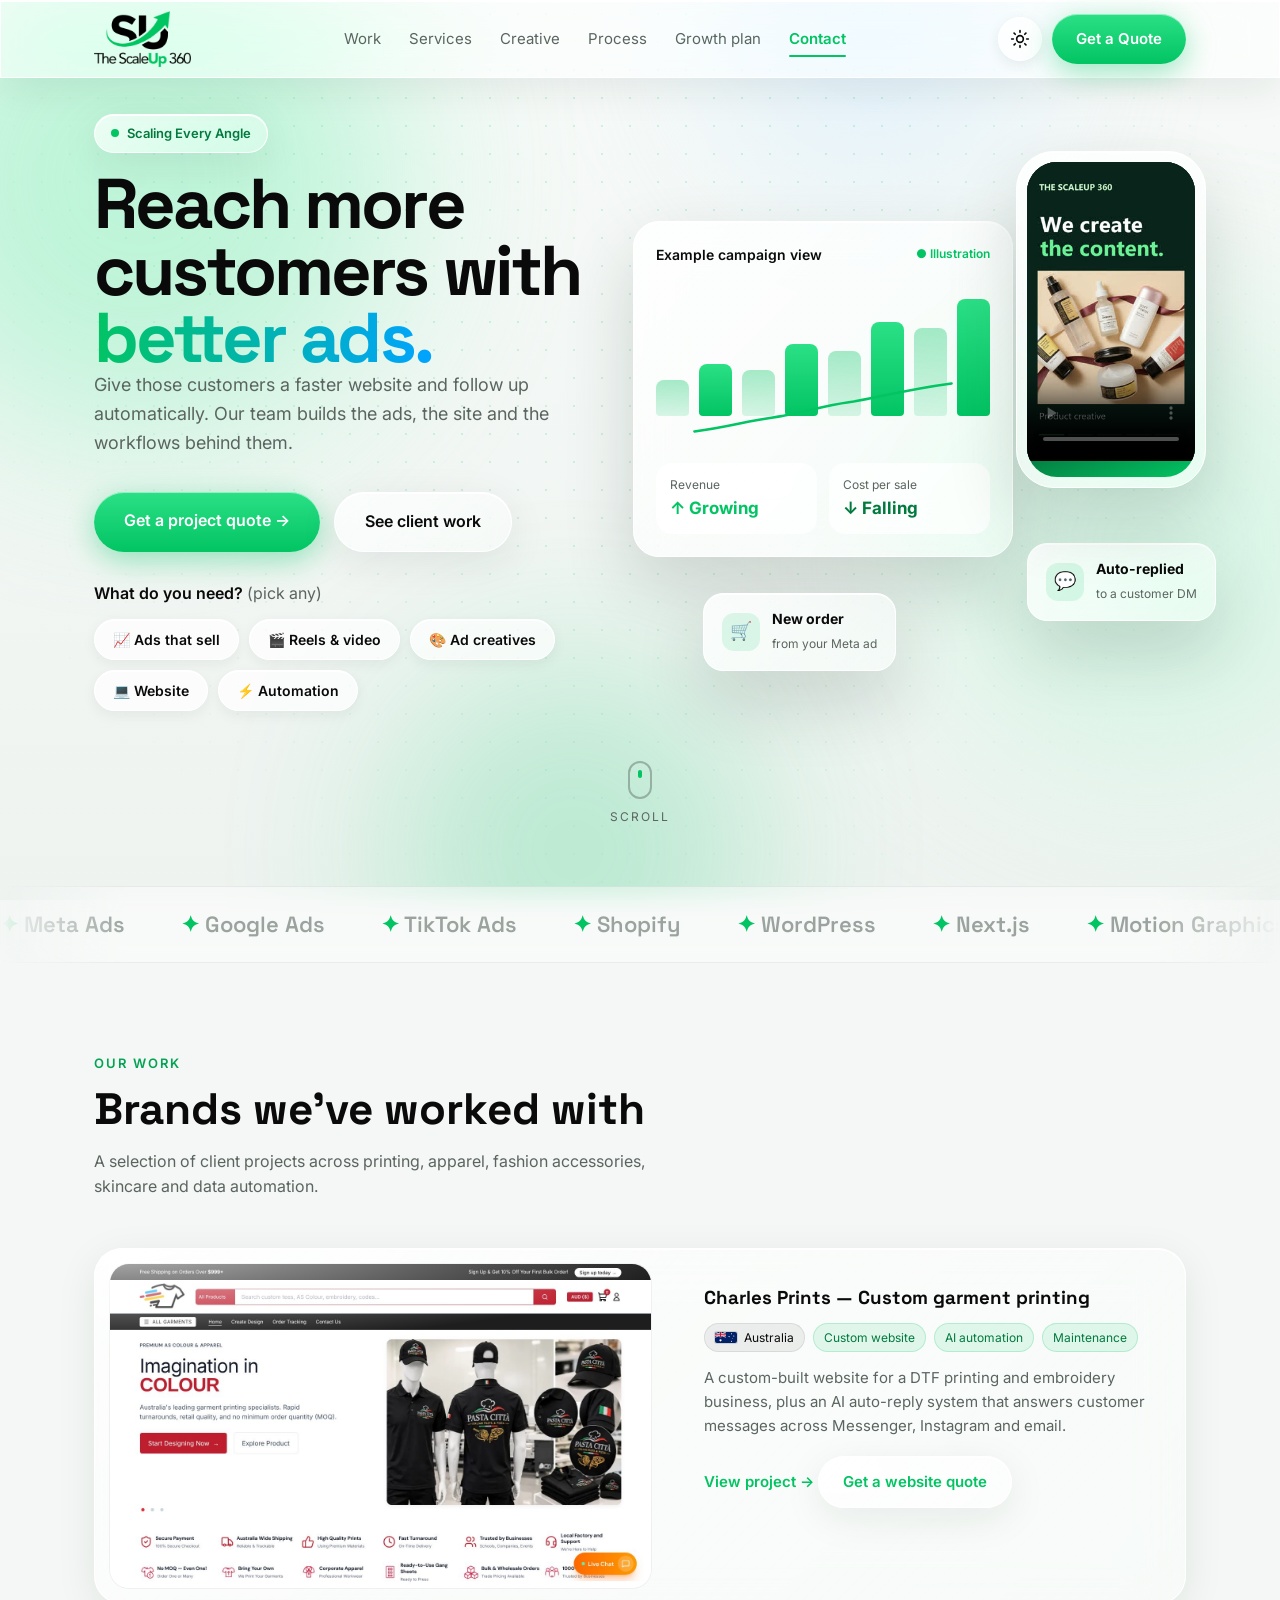
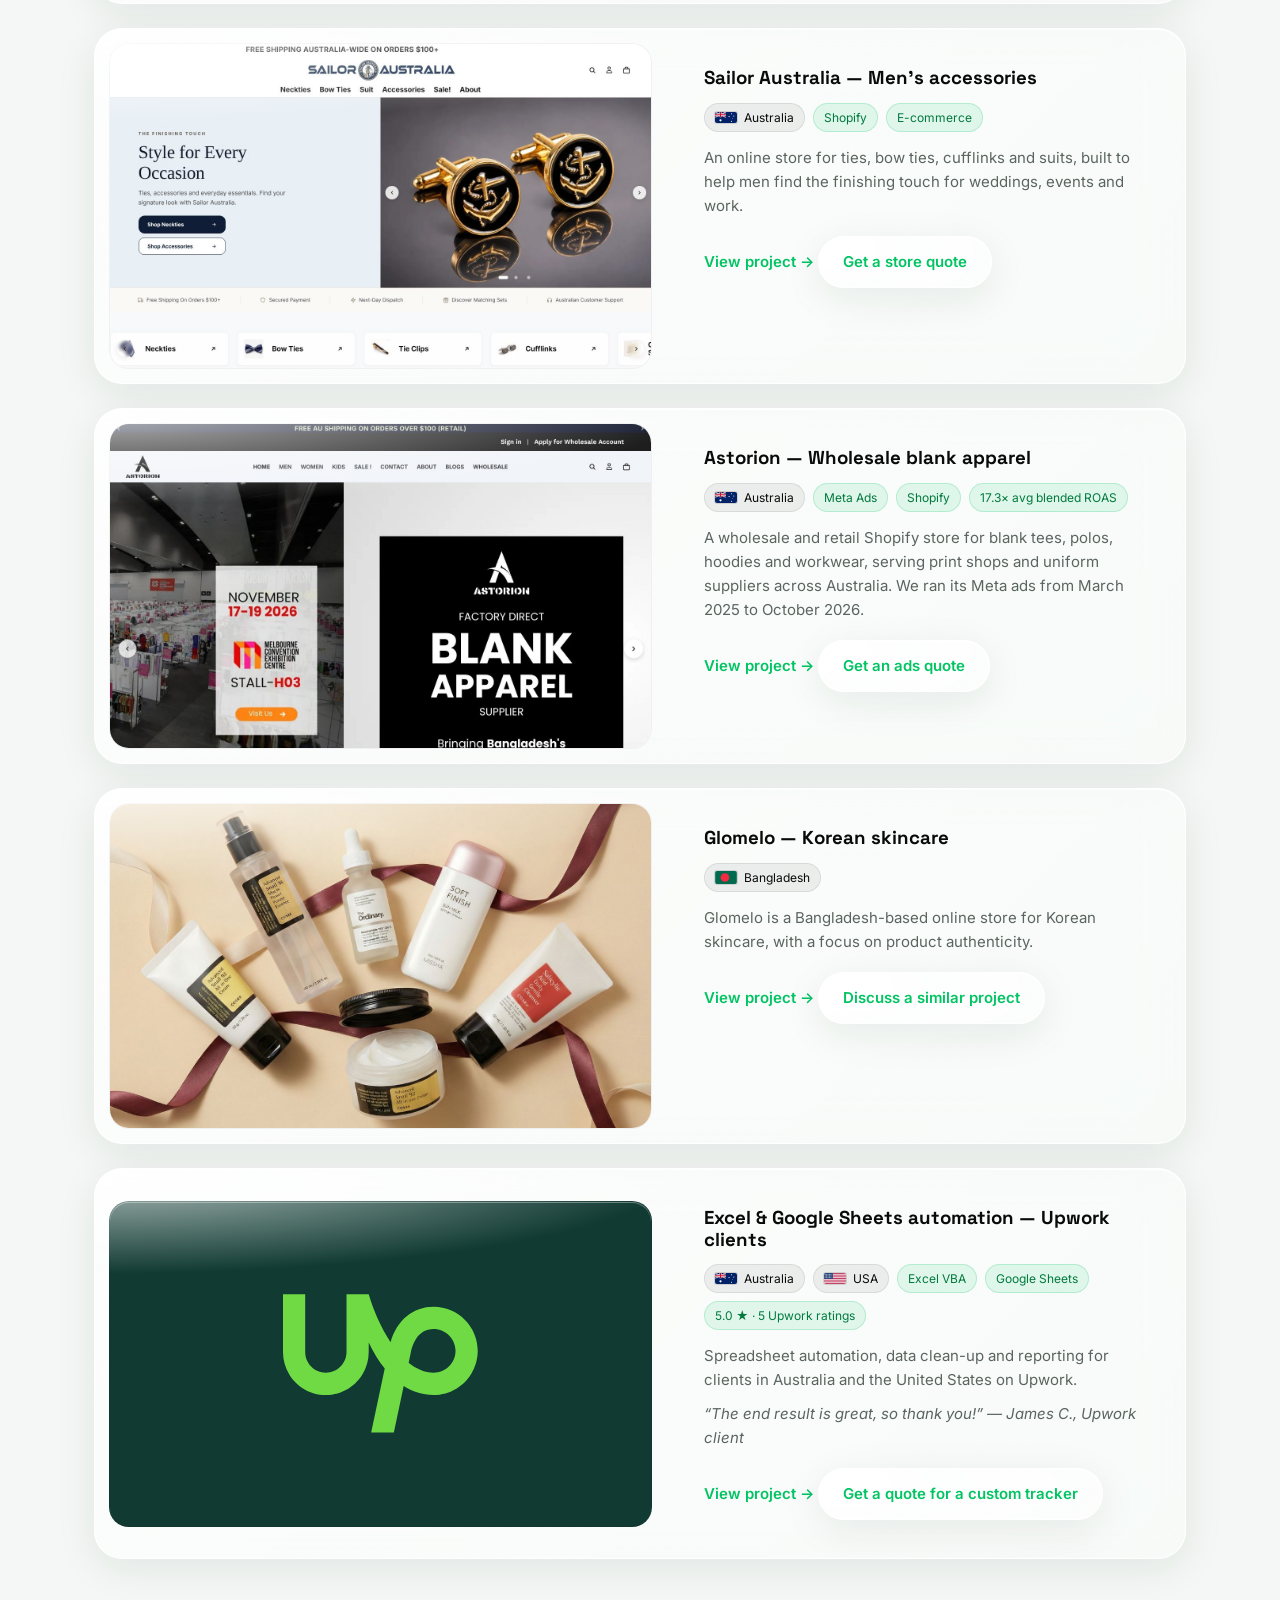
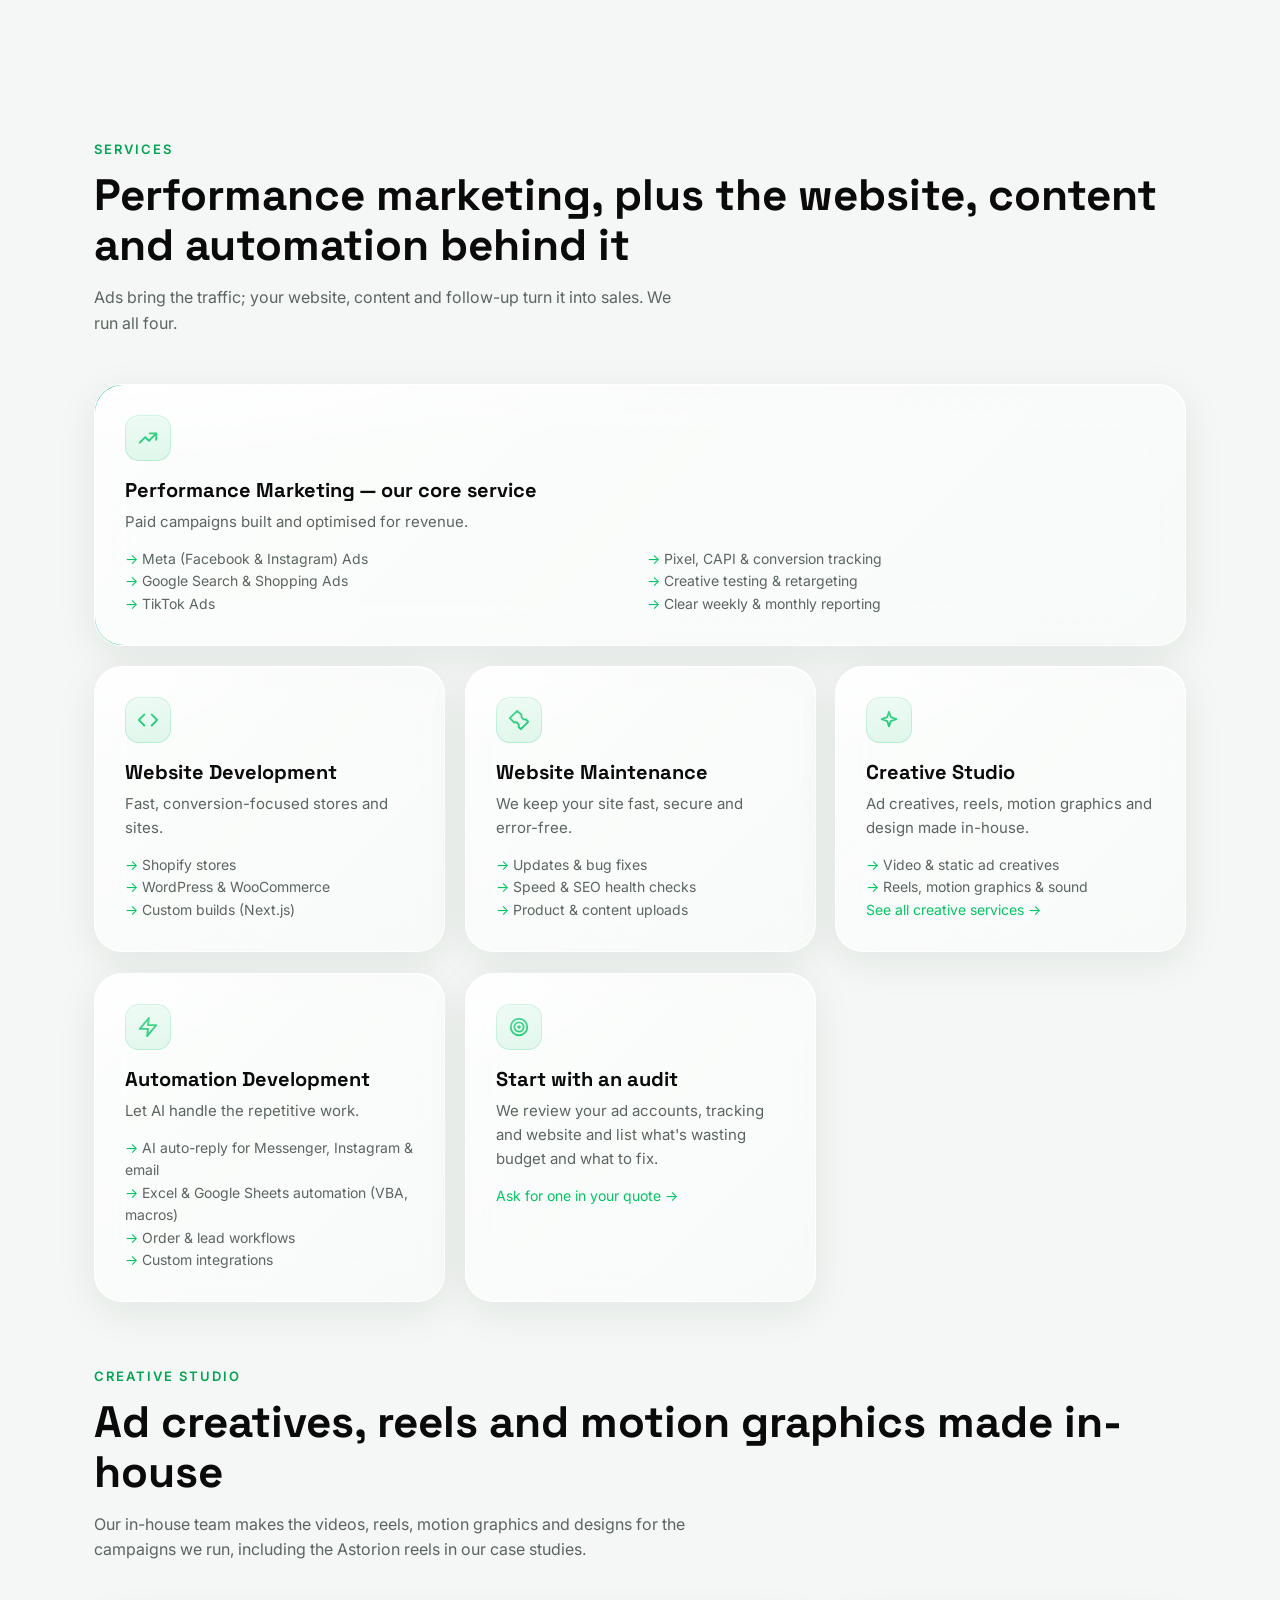
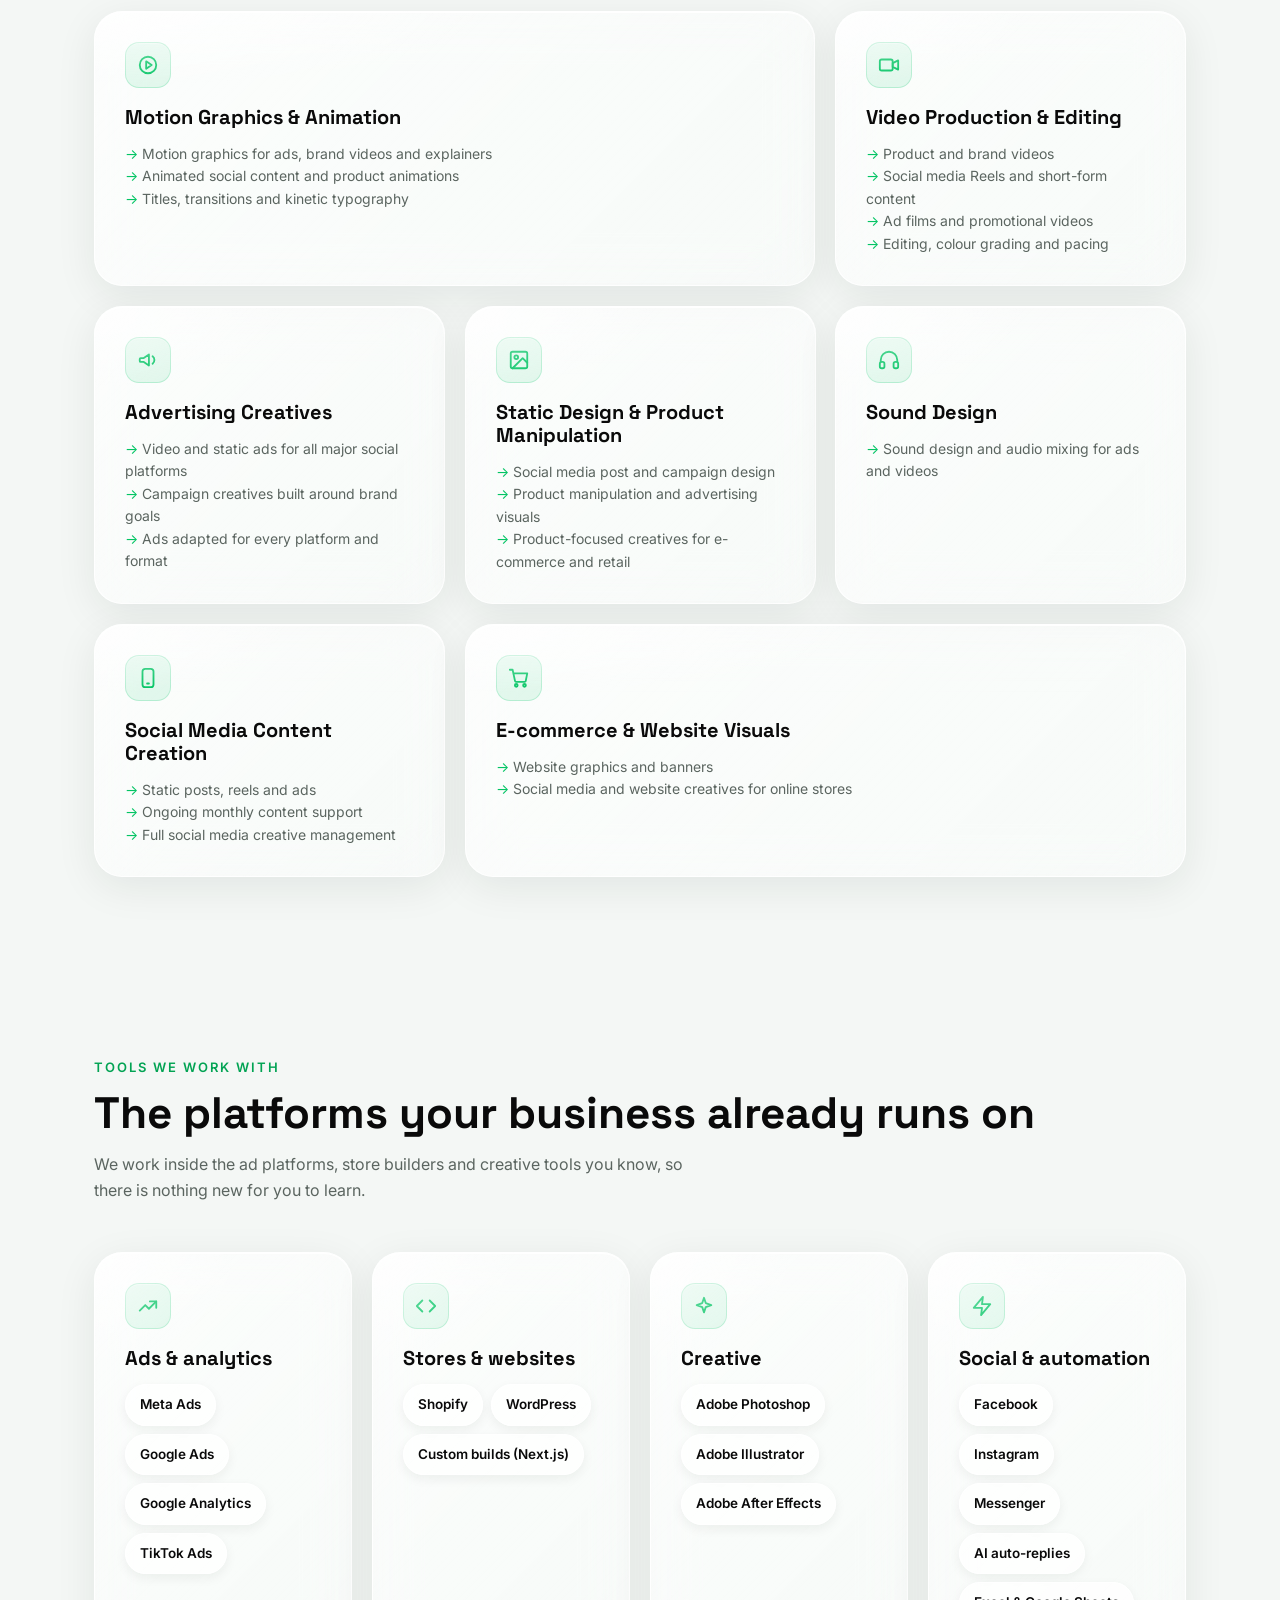
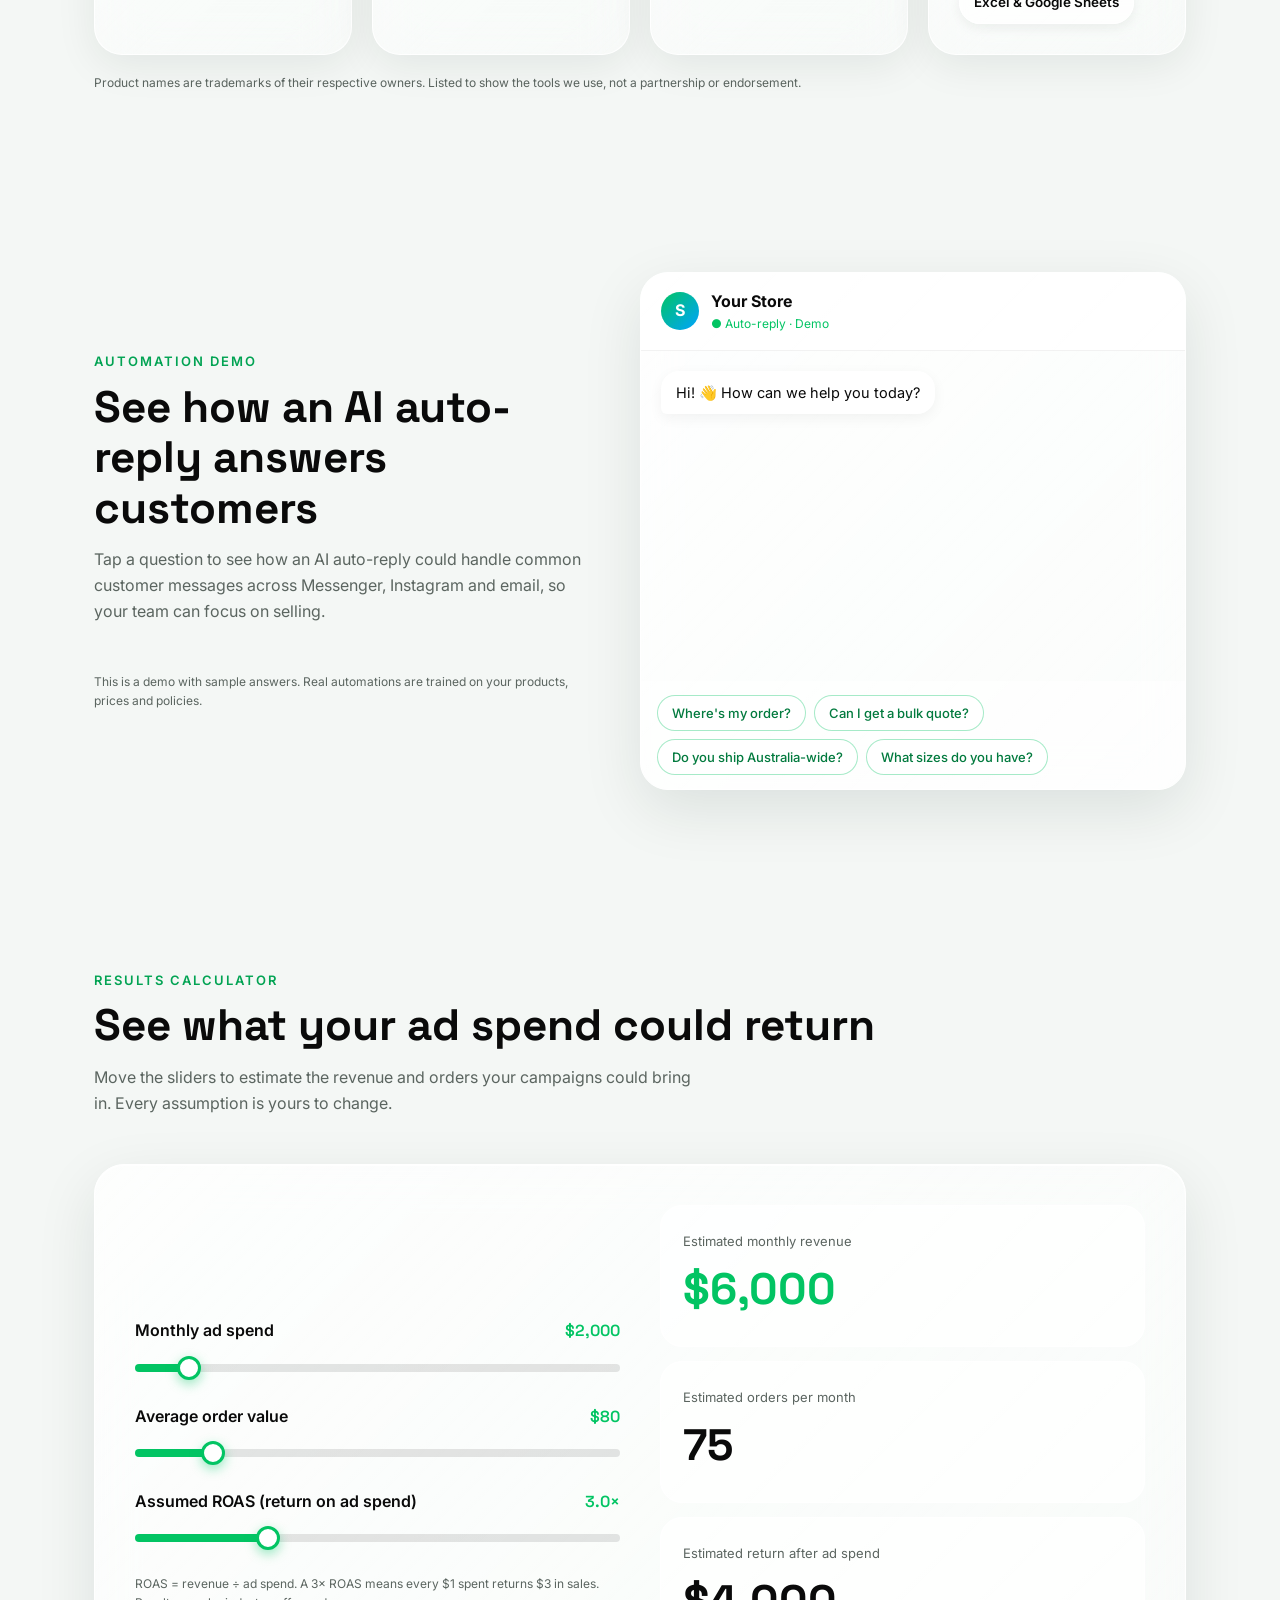
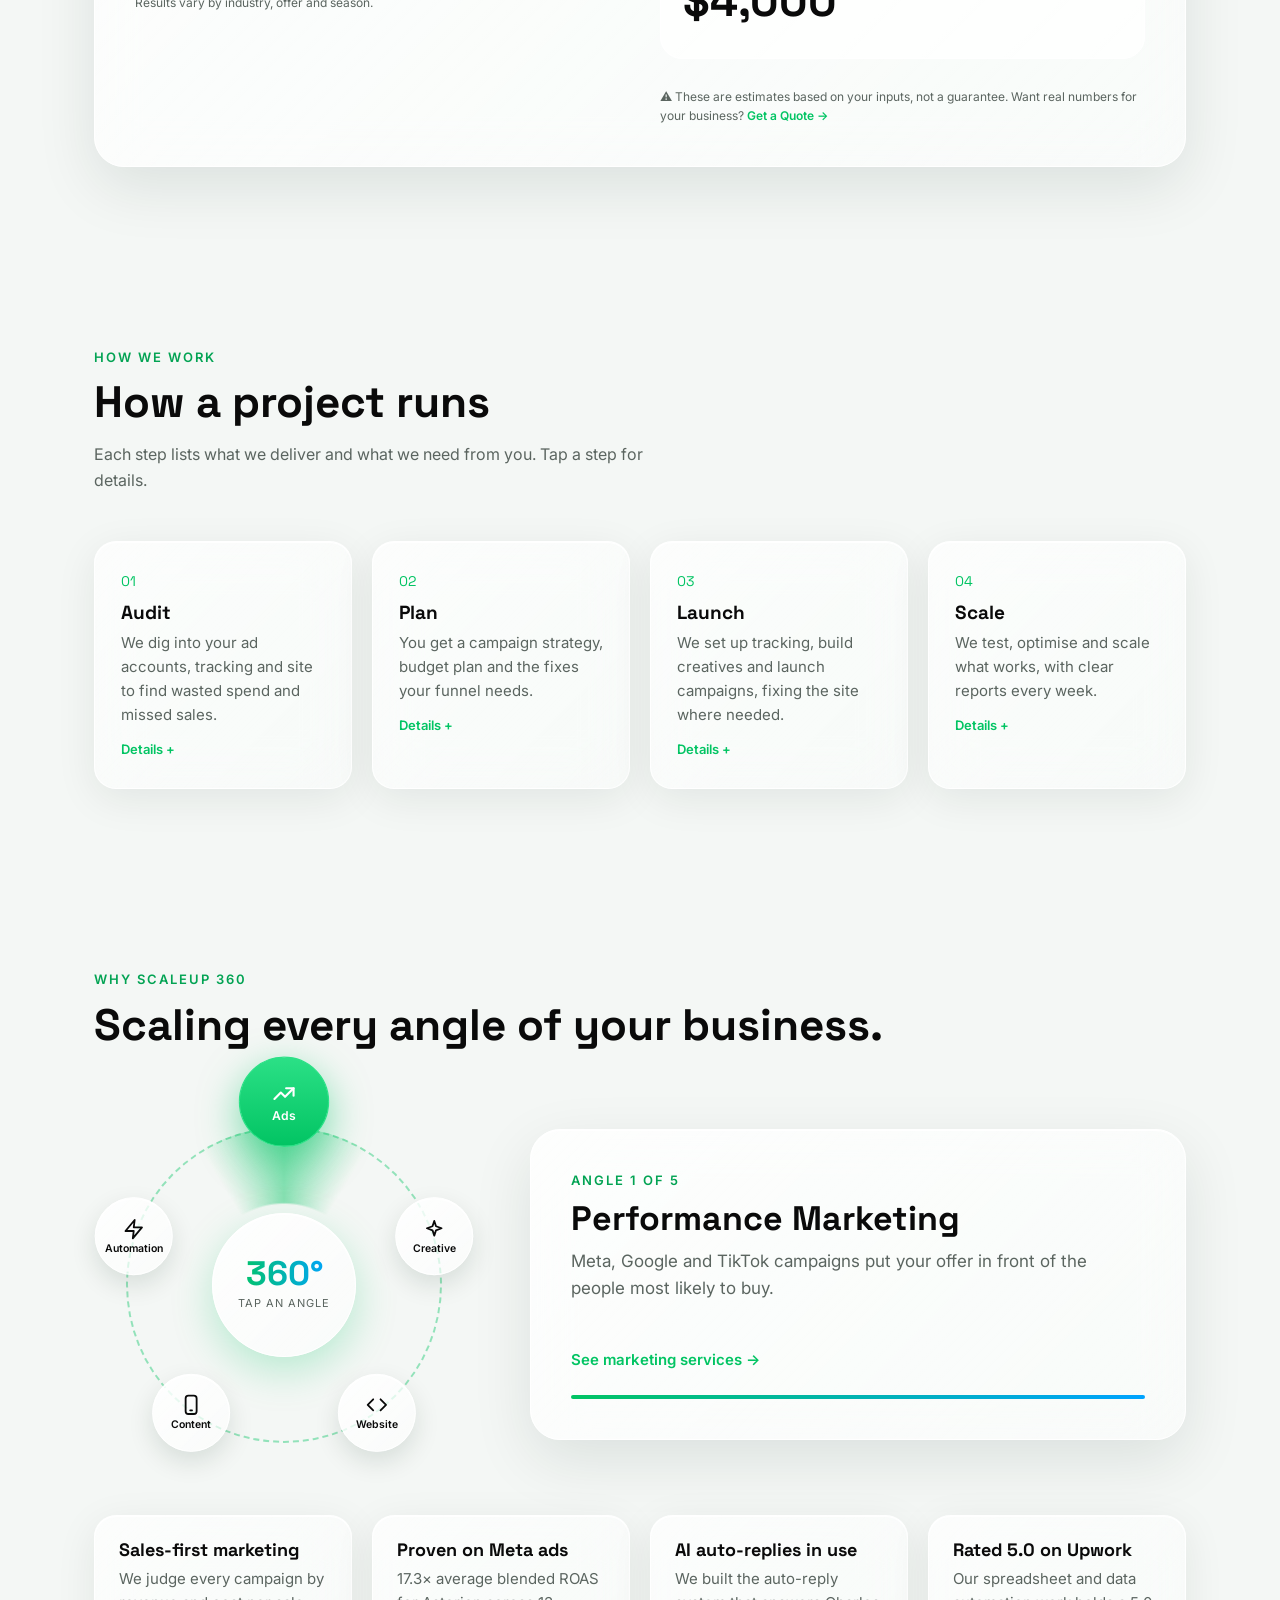
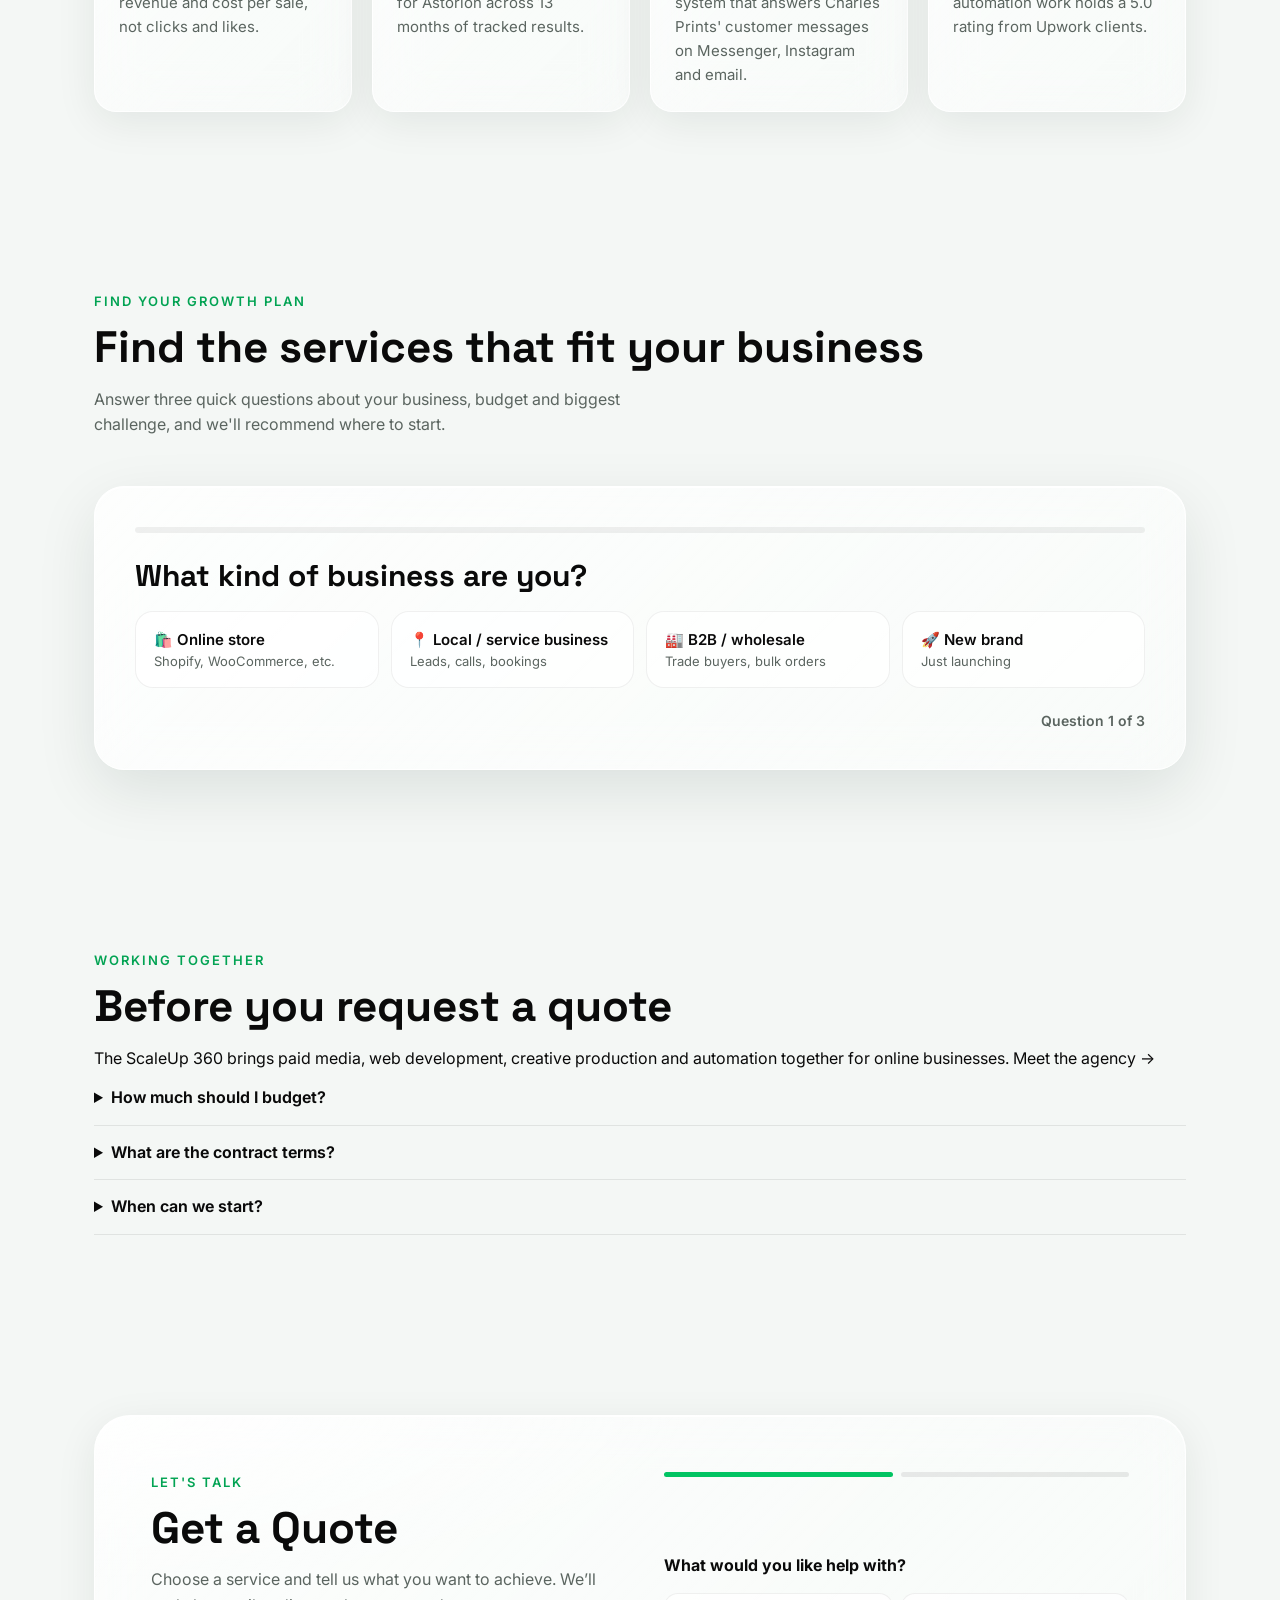
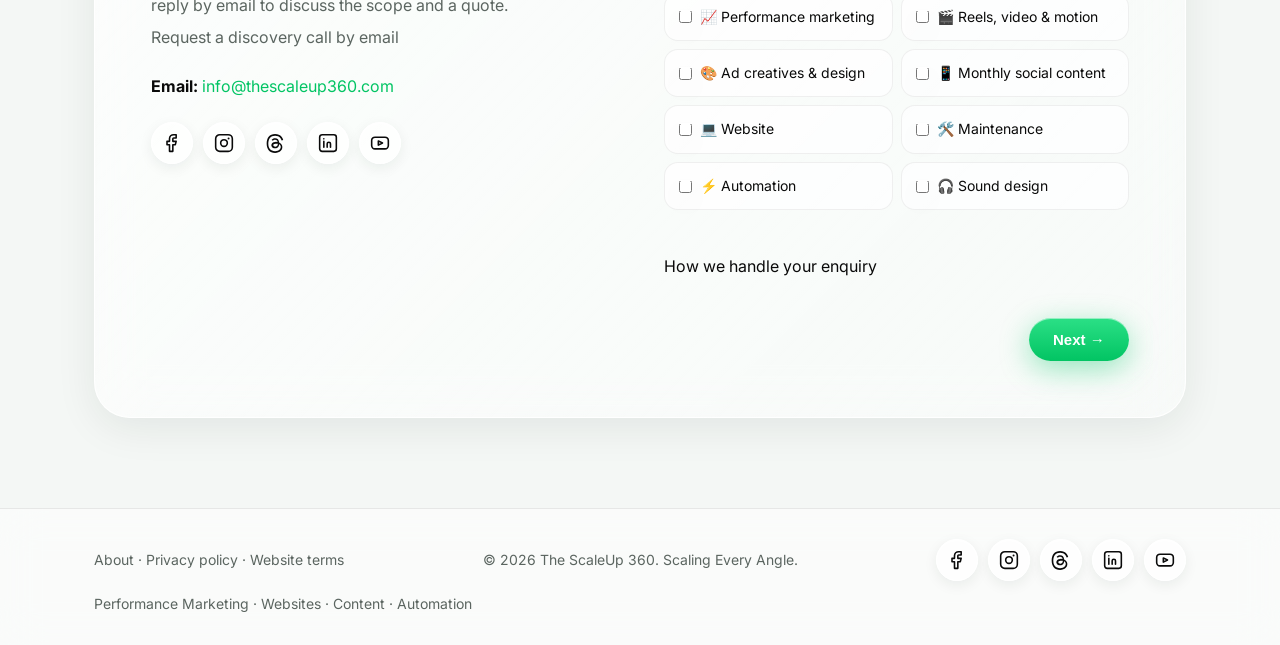
==== commit 020e0f41: "Improve crawler routes, client pages, enquiry information and mobile navigation" ====
--- a/index.html
+++ b/index.html
@@ -503,7 +503,16 @@
 #services-reel{display:block;width:100%;aspect-ratio:9/16;object-fit:contain;background:#09241c}
 .h2r .t2{pointer-events:none;z-index:1}
 @media(max-width:520px){.h2r .phone{display:block;width:min(68%,220px);margin:0 auto}.h2r .dash,.h2r .t1{display:none}}
-</style></head>
+</style><style>
+@media(max-width:820px){
+  html{overflow-x:clip;scroll-padding-top:calc(64px + env(safe-area-inset-top,0px))}
+  body{padding-top:calc(64px + env(safe-area-inset-top,0px))}
+  body>nav{position:fixed;inset:0 0 auto;padding-top:env(safe-area-inset-top,0px);z-index:30}
+  body>nav .wrap{height:64px;padding-inline:16px}
+  body>nav .logo{display:flex;align-items:center}
+  body>nav .logo img{height:50px!important;width:auto;max-width:40vw;object-fit:contain}
+}
+</style><link rel="canonical" href="https://thescaleup360.com/"><meta name="robots" content="index,follow"><meta property="og:type" content="website"><meta property="og:site_name" content="The ScaleUp 360"><meta property="og:title" content="The ScaleUp 360 | Performance marketing for online brands"><meta property="og:description" content="Paid media, websites, creative production and automation for growing businesses."><meta property="og:url" content="https://thescaleup360.com/"><meta property="og:image" content="https://thescaleup360.com/media/brand/social.jpg"><meta name="twitter:card" content="summary_large_image"><style>.mmenu .x{display:grid;place-items:center;padding:0;line-height:1;width:44px;height:44px;border-radius:50%;background:#e2eee6;color:#10271c}body.dark .mmenu .x{background:#293a31;color:white}.mbar{background:#f4faf6!important}.mbar .a2{background:#d6eee0;color:#074d32}body.dark .mbar{background:#15251c!important}body.dark .mbar .a2{background:#253e30}#services li:has(a)::before{content:none}#services{padding-bottom:32px}#creative{padding-top:32px}#faq details{padding:14px 0;border-bottom:1px solid var(--line)}#faq summary{cursor:pointer;font-weight:650}</style></head>
 <body>
 <svg width="0" height="0" style="position:absolute" aria-hidden="true"><defs><clipPath id="ukc"><rect width="15" height="7.5"/></clipPath></defs></svg>
 <div id="prog"></div><div id="glow"></div><div id="dotc"></div>
@@ -515,7 +524,7 @@
   <div class="navr"><button class="thm" id="thm" aria-label="Switch between light and dark mode"><svg class="i-sun" viewBox="0 0 24 24" width="20" height="20" fill="none" stroke="currentColor" stroke-width="2" stroke-linecap="round"><circle cx="12" cy="12" r="4"/><path d="M12 2v2M12 20v2M2 12h2M20 12h2M4.9 4.9l1.4 1.4M17.7 17.7l1.4 1.4M4.9 19.1l1.4-1.4M17.7 6.3l1.4-1.4"/></svg><svg class="i-moon" viewBox="0 0 24 24" width="20" height="20" fill="none" stroke="currentColor" stroke-width="2" stroke-linecap="round" stroke-linejoin="round"><path d="M21 12.8A9 9 0 1 1 11.2 3a7 7 0 0 0 9.8 9.8z"/></svg></button><a href="#contact" class="btn btn-p">Get a Quote</a>
   <button class="burger" aria-label="Menu" onclick="document.getElementById('mm').classList.add('on')">☰</button></div>
 </div></nav>
-<div class="mmenu" id="mm"><button class="x" aria-label="Close" onclick="document.getElementById('mm').classList.remove('on')">✕</button><a href="#services">Services</a><a href="#creative">Creative</a><a href="#plan">Growth plan</a><a href="#work">Work</a><a href="#process">Process</a><a href="#contact">Contact</a><div class="soc"><a href="https://www.facebook.com/thescaleup360" target="_blank" rel="noopener" aria-label="Facebook" title="Facebook"><svg viewBox="0 0 24 24" width="20" height="20" fill="none" stroke="currentColor" stroke-width="1.9" stroke-linecap="round" stroke-linejoin="round"><path d="M17 2h-3a5 5 0 0 0-5 5v3H6v4h3v8h4v-8h3l1-4h-4V7a1 1 0 0 1 1-1h3z"/></svg></a><a href="https://www.instagram.com/thescaleup360" target="_blank" rel="noopener" aria-label="Instagram" title="Instagram"><svg viewBox="0 0 24 24" width="20" height="20" fill="none" stroke="currentColor" stroke-width="1.9" stroke-linecap="round" stroke-linejoin="round"><rect x="2" y="2" width="20" height="20" rx="5"/><circle cx="12" cy="12" r="4"/><circle cx="17.5" cy="6.5" r="1.2" fill="currentColor" stroke="none"/></svg></a><a href="https://www.threads.com/@thescaleup360" target="_blank" rel="noopener" aria-label="Threads" title="Threads"><svg viewBox="0 0 24 24" width="20" height="20" fill="none" stroke="currentColor" stroke-width="1.9" stroke-linecap="round" stroke-linejoin="round"><path d="M16.1 11.4c-.1-.05-.2-.1-.3-.14-.18-3.2-1.95-5.04-4.9-5.06h-.04c-1.77 0-3.24.75-4.15 2.12l1.62 1.11c.68-1.02 1.73-1.24 2.53-1.24h.03c1 .01 1.76.3 2.24.87.35.41.58 1 .7 1.73a12.6 12.6 0 0 0-2.85-.14c-2.86.16-4.7 1.84-4.58 4.16.06 1.18.65 2.19 1.66 2.85.85.56 1.95.83 3.09.77 1.51-.08 2.69-.66 3.52-1.71.63-.8 1.03-1.83 1.2-3.14.72.43 1.25 1 1.54 1.68.5 1.16.53 3.07-1.02 4.62-1.36 1.36-3 1.95-5.48 1.97-2.75-.02-4.83-.9-6.19-2.62C3.44 17.7 2.78 15.5 2.75 12.6c.03-2.9.69-5.1 1.97-6.73C6.08 4.15 8.16 3.27 10.91 3.25c2.77.02 4.89.9 6.3 2.63.69.84 1.21 1.9 1.56 3.14l1.9-.5c-.42-1.53-1.08-2.85-1.98-3.94C16.88 2.37 14.25 1.26 10.92 1.24h-.01C7.58 1.26 4.98 2.38 3.2 4.58 1.63 6.54.82 9.26.79 12.59v.02c.03 3.33.84 6.05 2.41 8.01 1.78 2.2 4.38 3.32 7.72 3.34h.01c2.97-.02 5.06-.8 6.79-2.52 2.26-2.26 2.19-5.1 1.44-6.84-.53-1.25-1.55-2.26-2.95-2.92zm-4.72 5.07c-1.26.07-2.57-.5-2.63-1.69-.05-.88.62-1.86 2.71-1.98.24-.02.47-.02.7-.02.76 0 1.47.08 2.12.22-.24 3.02-1.66 3.4-2.9 3.47z" stroke="none" fill="currentColor"/></svg></a><a href="https://www.linkedin.com/company/the-scaleup-360/" target="_blank" rel="noopener" aria-label="LinkedIn" title="LinkedIn"><svg viewBox="0 0 24 24" width="20" height="20" fill="none" stroke="currentColor" stroke-width="1.9" stroke-linecap="round" stroke-linejoin="round"><rect x="2" y="2" width="20" height="20" rx="3"/><path d="M7 10v7M7 7v.01M11 17v-4a2 2 0 0 1 4 0v4"/></svg></a><a href="https://www.youtube.com/@thescaleup360" target="_blank" rel="noopener" aria-label="YouTube" title="YouTube"><svg viewBox="0 0 24 24" width="20" height="20" fill="none" stroke="currentColor" stroke-width="1.9" stroke-linecap="round" stroke-linejoin="round"><rect x="2" y="5" width="20" height="14" rx="4"/><path d="M10 9.5l5 2.5-5 2.5z"/></svg></a></div></div>
+<div class="mmenu" id="mm"><button class="x" aria-label="Close" onclick="document.getElementById('mm').classList.remove('on')">✕</button><a href="#work">Work</a><a href="#services">Services</a><a href="#creative">Creative</a><a href="#process">Process</a><a href="#plan">Growth plan</a><a href="#contact">Contact</a><div class="soc"><a href="https://www.facebook.com/thescaleup360" target="_blank" rel="noopener" aria-label="Facebook" title="Facebook"><svg viewBox="0 0 24 24" width="20" height="20" fill="none" stroke="currentColor" stroke-width="1.9" stroke-linecap="round" stroke-linejoin="round"><path d="M17 2h-3a5 5 0 0 0-5 5v3H6v4h3v8h4v-8h3l1-4h-4V7a1 1 0 0 1 1-1h3z"/></svg></a><a href="https://www.instagram.com/thescaleup360" target="_blank" rel="noopener" aria-label="Instagram" title="Instagram"><svg viewBox="0 0 24 24" width="20" height="20" fill="none" stroke="currentColor" stroke-width="1.9" stroke-linecap="round" stroke-linejoin="round"><rect x="2" y="2" width="20" height="20" rx="5"/><circle cx="12" cy="12" r="4"/><circle cx="17.5" cy="6.5" r="1.2" fill="currentColor" stroke="none"/></svg></a><a href="https://www.threads.com/@thescaleup360" target="_blank" rel="noopener" aria-label="Threads" title="Threads"><svg viewBox="0 0 24 24" width="20" height="20" fill="none" stroke="currentColor" stroke-width="1.9" stroke-linecap="round" stroke-linejoin="round"><path d="M16.1 11.4c-.1-.05-.2-.1-.3-.14-.18-3.2-1.95-5.04-4.9-5.06h-.04c-1.77 0-3.24.75-4.15 2.12l1.62 1.11c.68-1.02 1.73-1.24 2.53-1.24h.03c1 .01 1.76.3 2.24.87.35.41.58 1 .7 1.73a12.6 12.6 0 0 0-2.85-.14c-2.86.16-4.7 1.84-4.58 4.16.06 1.18.65 2.19 1.66 2.85.85.56 1.95.83 3.09.77 1.51-.08 2.69-.66 3.52-1.71.63-.8 1.03-1.83 1.2-3.14.72.43 1.25 1 1.54 1.68.5 1.16.53 3.07-1.02 4.62-1.36 1.36-3 1.95-5.48 1.97-2.75-.02-4.83-.9-6.19-2.62C3.44 17.7 2.78 15.5 2.75 12.6c.03-2.9.69-5.1 1.97-6.73C6.08 4.15 8.16 3.27 10.91 3.25c2.77.02 4.89.9 6.3 2.63.69.84 1.21 1.9 1.56 3.14l1.9-.5c-.42-1.53-1.08-2.85-1.98-3.94C16.88 2.37 14.25 1.26 10.92 1.24h-.01C7.58 1.26 4.98 2.38 3.2 4.58 1.63 6.54.82 9.26.79 12.59v.02c.03 3.33.84 6.05 2.41 8.01 1.78 2.2 4.38 3.32 7.72 3.34h.01c2.97-.02 5.06-.8 6.79-2.52 2.26-2.26 2.19-5.1 1.44-6.84-.53-1.25-1.55-2.26-2.95-2.92zm-4.72 5.07c-1.26.07-2.57-.5-2.63-1.69-.05-.88.62-1.86 2.71-1.98.24-.02.47-.02.7-.02.76 0 1.47.08 2.12.22-.24 3.02-1.66 3.4-2.9 3.47z" stroke="none" fill="currentColor"/></svg></a><a href="https://www.linkedin.com/company/the-scaleup-360/" target="_blank" rel="noopener" aria-label="LinkedIn" title="LinkedIn"><svg viewBox="0 0 24 24" width="20" height="20" fill="none" stroke="currentColor" stroke-width="1.9" stroke-linecap="round" stroke-linejoin="round"><rect x="2" y="2" width="20" height="20" rx="3"/><path d="M7 10v7M7 7v.01M11 17v-4a2 2 0 0 1 4 0v4"/></svg></a><a href="https://www.youtube.com/@thescaleup360" target="_blank" rel="noopener" aria-label="YouTube" title="YouTube"><svg viewBox="0 0 24 24" width="20" height="20" fill="none" stroke="currentColor" stroke-width="1.9" stroke-linecap="round" stroke-linejoin="round"><rect x="2" y="5" width="20" height="14" rx="4"/><path d="M10 9.5l5 2.5-5 2.5z"/></svg></a></div></div>
 <div class="mbar"><a class="a1" href="#contact">Get a Quote</a><a class="a2" href="mailto:info@thescaleup360.com">✉ Email us</a></div>
 
 <header class="hero2" id="top"><div class="wrap h2grid">
@@ -538,7 +547,7 @@
       <svg viewBox="0 0 300 70" class="line"><path d="M0 60 C40 55 60 48 90 44 S150 30 180 26 S240 12 300 4" fill="none" stroke="#02C463" stroke-width="3" stroke-linecap="round"/></svg>
       <div class="kp"><div><small>Revenue</small><b>↑ Growing</b></div><div><small>Cost per sale</small><b class="dn">↓ Falling</b></div></div>
     </div>
-    <div class="fl phone"><div class="scr"><video id="services-reel" muted playsinline loop controls preload="metadata" poster="media/brand/services-poster.jpg" aria-label="The ScaleUp 360 services in 15 seconds: creative content, paid ads, websites and automated follow-up"><source src="media/brand/services.mp4" type="video/mp4"></video></div></div>
+    <div class="fl phone"><div class="scr"><video id="services-reel" muted playsinline loop controls preload="none" src="/media/brand/services.mp4" poster="/media/brand/services-poster.jpg" aria-label="The ScaleUp 360 services in 15 seconds: creative content, paid ads, websites and automated follow-up"></video></div></div>
     <div class="fl toast t1"><span class="ti">🛒</span><div><b>New order</b><small>from your Meta ad</small></div></div>
     <div class="fl toast t2"><span class="ti">💬</span><div><b>Auto-replied</b><small>to a customer DM</small></div></div>
   </div>
@@ -574,11 +583,11 @@
       <p>A wholesale and retail Shopify store for blank tees, polos, hoodies and workwear, serving print shops and uniform suppliers across Australia. We ran its Meta ads from March 2025 to October 2026.</p>
       <a class="more" href="#astorion">View project →</a> <a class="btn btn-g" href="#contact" data-project="Astorion" data-service="Performance marketing">Get an ads quote</a>
     </div></div>
-    <article class="case" id="glomelo"><div class="vis shot"><img loading="lazy" src="shots/glomelo.jpg" alt="Glomelo skincare product collection"></div><div class="info">
+    <article class="case" id="glomelo-card"><div class="vis shot"><img loading="lazy" src="shots/glomelo.jpg" alt="Glomelo skincare product collection"></div><div class="info">
       <h3>Glomelo — Korean skincare</h3>
       <div class="chips"><span class="chip loc"><svg class="flag" viewBox="0 0 30 18" width="22" height="13" aria-hidden="true"><rect width="30" height="18" fill="#006a4e"/><circle cx="13.5" cy="9" r="6" fill="#f42a41"/></svg>Bangladesh</span></div>
       <p>Glomelo is a Bangladesh-based online store for Korean skincare, with a focus on product authenticity.</p>
-      <a class="more" href="https://glomelo.com/" target="_blank" rel="noopener">Visit Glomelo ↗</a> <a class="btn btn-g" href="#contact" data-project="Glomelo" data-service="">Discuss a similar project</a>
+      <a class="more" href="#glomelo">View project →</a> <a class="btn btn-g" href="#contact" data-project="Glomelo" data-service="">Discuss a similar project</a>
     </div></article>
     <div class="case" onclick="if(!event.target.closest('a')) location.hash='data-automation'" style="cursor:pointer"><div class="vis shot" style="display:grid;place-items:center;background:#103a32"><svg width="36%" fill="#6FDA44" role="img" viewBox="0 0 24 24" xmlns="http://www.w3.org/2000/svg"><title>Upwork</title><path d="M18.561 13.158c-1.102 0-2.135-.467-3.074-1.227l.228-1.076.008-.042c.207-1.143.849-3.06 2.839-3.06 1.492 0 2.703 1.212 2.703 2.703-.001 1.489-1.212 2.702-2.704 2.702zm0-8.14c-2.539 0-4.51 1.649-5.31 4.366-1.22-1.834-2.148-4.036-2.687-5.892H7.828v7.112c-.002 1.406-1.141 2.546-2.547 2.548-1.405-.002-2.543-1.143-2.545-2.548V3.492H0v7.112c0 2.914 2.37 5.303 5.281 5.303 2.913 0 5.283-2.389 5.283-5.303v-1.19c.529 1.107 1.182 2.229 1.974 3.221l-1.673 7.873h2.797l1.213-5.71c1.063.679 2.285 1.109 3.686 1.109 3 0 5.439-2.452 5.439-5.45 0-3-2.439-5.439-5.439-5.439z"/></svg></div><div class="info">
       <h3>Excel &amp; Google Sheets automation — Upwork clients</h3>
@@ -595,12 +604,12 @@
   <div class="eyebrow">Services</div>
   <h2 class="sh">Performance marketing, plus the website, content and automation behind it</h2>
   <p class="sub">Ads bring the traffic; your website, content and follow-up turn it into sales. We run all four.</p>
-  <div class="card core" style="margin-bottom:20px"><div class="ico"><svg viewBox="0 0 24 24" width="22" height="22" fill="none" stroke="currentColor" stroke-width="2" stroke-linecap="round" stroke-linejoin="round"><path d="M3 17l6-6 4 4 8-8"/><path d="M14 7h7v7"/></svg></div><h3 style="font-size:26px">Performance Marketing — our core service</h3><p>Paid campaigns built and optimised for revenue.</p><ul style="columns:2"><li>Meta (Facebook & Instagram) Ads</li><li>Google Search & Shopping Ads</li><li>TikTok Ads</li><li>Pixel, CAPI & conversion tracking</li><li>Creative testing & retargeting</li><li>Clear weekly & monthly reporting</li></ul></div>
+  <div class="card core" style="margin-bottom:20px"><div class="ico"><svg viewBox="0 0 24 24" width="22" height="22" fill="none" stroke="currentColor" stroke-width="2" stroke-linecap="round" stroke-linejoin="round"><path d="M3 17l6-6 4 4 8-8"/><path d="M14 7h7v7"/></svg></div><h3><a href="/services/performance-marketing">Performance Marketing — our core service</a></h3><p>Paid campaigns built and optimised for revenue.</p><ul style="columns:2"><li>Meta (Facebook & Instagram) Ads</li><li>Google Search & Shopping Ads</li><li>TikTok Ads</li><li>Pixel, CAPI & conversion tracking</li><li>Creative testing & retargeting</li><li>Clear weekly & monthly reporting</li></ul></div>
   <div class="grid">
-    <div class="card"><div class="ico"><svg viewBox="0 0 24 24" width="22" height="22" fill="none" stroke="currentColor" stroke-width="2" stroke-linecap="round" stroke-linejoin="round"><path d="M16 18l6-6-6-6"/><path d="M8 6l-6 6 6 6"/></svg></div><h3>Website Development</h3><p>Fast, conversion-focused stores and sites.</p><ul><li>Shopify stores</li><li>WordPress & WooCommerce</li><li>Custom builds (Next.js)</li></ul></div>
-    <div class="card"><div class="ico"><svg viewBox="0 0 24 24" width="22" height="22" fill="none" stroke="currentColor" stroke-width="2" stroke-linecap="round" stroke-linejoin="round"><path d="M14.7 6.3a4 4 0 0 0 5 5L22 14l-8 8-2.3-2.3a4 4 0 0 0-5-5L2 10l8-8z"/></svg></div><h3>Website Maintenance</h3><p>We keep your site fast, secure and error-free.</p><ul><li>Updates & bug fixes</li><li>Speed & SEO health checks</li><li>Product & content uploads</li></ul></div>
-        <div class="card"><div class="ico"><svg viewBox="0 0 24 24" width="22" height="22" fill="none" stroke="currentColor" stroke-width="2" stroke-linecap="round" stroke-linejoin="round"><path d="M12 3l1.9 5.8L20 11l-6.1 2.2L12 19l-1.9-5.8L4 11l6.1-2.2z"/></svg></div><h3>Creative Studio</h3><p>Ad creatives, reels, motion graphics and design made in-house.</p><ul><li>Video & static ad creatives</li><li>Reels, motion graphics & sound</li><li><a href="#creative" style="color:var(--accent)">See all creative services →</a></li></ul></div>
-    <div class="card"><div class="ico"><svg viewBox="0 0 24 24" width="22" height="22" fill="none" stroke="currentColor" stroke-width="2" stroke-linecap="round" stroke-linejoin="round"><path d="M13 2L3 14h9l-1 8 10-12h-9z"/></svg></div><h3>Automation Development</h3><p>Let AI handle the repetitive work.</p><ul><li>AI auto-reply for Messenger, Instagram & email</li><li>Excel & Google Sheets automation (VBA, macros)</li><li>Order & lead workflows</li><li>Custom integrations</li></ul></div>
+    <div class="card"><div class="ico"><svg viewBox="0 0 24 24" width="22" height="22" fill="none" stroke="currentColor" stroke-width="2" stroke-linecap="round" stroke-linejoin="round"><path d="M16 18l6-6-6-6"/><path d="M8 6l-6 6 6 6"/></svg></div><h3><a href="/services/website-development">Website Development</a></h3><p>Fast, conversion-focused stores and sites.</p><ul><li>Shopify stores</li><li>WordPress & WooCommerce</li><li>Custom builds (Next.js)</li></ul></div>
+    <div class="card"><div class="ico"><svg viewBox="0 0 24 24" width="22" height="22" fill="none" stroke="currentColor" stroke-width="2" stroke-linecap="round" stroke-linejoin="round"><path d="M14.7 6.3a4 4 0 0 0 5 5L22 14l-8 8-2.3-2.3a4 4 0 0 0-5-5L2 10l8-8z"/></svg></div><h3><a href="/services/website-maintenance">Website Maintenance</a></h3><p>We keep your site fast, secure and error-free.</p><ul><li>Updates & bug fixes</li><li>Speed & SEO health checks</li><li>Product & content uploads</li></ul></div>
+        <div class="card"><div class="ico"><svg viewBox="0 0 24 24" width="22" height="22" fill="none" stroke="currentColor" stroke-width="2" stroke-linecap="round" stroke-linejoin="round"><path d="M12 3l1.9 5.8L20 11l-6.1 2.2L12 19l-1.9-5.8L4 11l6.1-2.2z"/></svg></div><h3><a href="/services/creative-studio">Creative Studio</a></h3><p>Ad creatives, reels, motion graphics and design made in-house.</p><ul><li>Video & static ad creatives</li><li>Reels, motion graphics & sound</li><li><a href="#creative" style="color:var(--accent)">See all creative services →</a></li></ul></div>
+    <div class="card"><div class="ico"><svg viewBox="0 0 24 24" width="22" height="22" fill="none" stroke="currentColor" stroke-width="2" stroke-linecap="round" stroke-linejoin="round"><path d="M13 2L3 14h9l-1 8 10-12h-9z"/></svg></div><h3><a href="/services/automation">Automation Development</a></h3><p>Let AI handle the repetitive work.</p><ul><li>AI auto-reply for Messenger, Instagram & email</li><li>Excel & Google Sheets automation (VBA, macros)</li><li>Order & lead workflows</li><li>Custom integrations</li></ul></div>
     <div class="card"><div class="ico"><svg viewBox="0 0 24 24" width="22" height="22" fill="none" stroke="currentColor" stroke-width="2" stroke-linecap="round" stroke-linejoin="round"><circle cx="12" cy="12" r="9"/><circle cx="12" cy="12" r="5"/><circle cx="12" cy="12" r="1"/></svg></div><h3>Start with an audit</h3><p>We review your ad accounts, tracking and website and list what's wasting budget and what to fix.</p><ul><li><a href="#contact" style="color:var(--accent)">Ask for one in your quote →</a></li></ul></div>
   </div>
 </div></section>
@@ -711,12 +720,12 @@
   </div>
 </div></section>
 
-<section id="contact"><div class="wrap">
+<section id="faq"><div class="wrap"><div class="eyebrow">Working together</div><h2 class="sh">Before you request a quote</h2><p>The ScaleUp 360 brings paid media, web development, creative production and automation together for online businesses. <a href="/about">Meet the agency →</a></p><details><summary>How much should I budget?</summary><p>Include your planned monthly ad spend or project budget. Ask for media spend and agency fees as separate items in your quote.</p></details><details><summary>What are the contract terms?</summary><p>Ask for the proposed scope, payment schedule, term and cancellation arrangements when you request your quote.</p></details><details><summary>When can we start?</summary><p>Share your target launch date and which assets are ready. We’ll discuss availability and onboarding when we scope the project.</p></details></div></section><section id="contact"><div class="wrap">
   <div class="contact">
     <div class="cinfo">
       <div class="eyebrow">Let's talk</div>
       <h2 class="sh">Get a Quote</h2>
-      <p>Choose a service and tell us what you want to achieve. We’ll reply by email to discuss the scope and a quote.</p>
+      <p>Choose a service and tell us what you want to achieve. We’ll reply by email to discuss the scope and a quote.</p><p><a href="mailto:info@thescaleup360.com?subject=Discovery%20call%20request">Request a discovery call by email</a></p>
       <p style="margin-top:24px"><b style="color:var(--text)">Email:</b> <a href="mailto:info@thescaleup360.com" style="color:var(--accent)">info@thescaleup360.com</a></p>
       <div class="soc"><a href="https://www.facebook.com/thescaleup360" target="_blank" rel="noopener" aria-label="Facebook" title="Facebook"><svg viewBox="0 0 24 24" width="20" height="20" fill="none" stroke="currentColor" stroke-width="1.9" stroke-linecap="round" stroke-linejoin="round"><path d="M17 2h-3a5 5 0 0 0-5 5v3H6v4h3v8h4v-8h3l1-4h-4V7a1 1 0 0 1 1-1h3z"/></svg></a><a href="https://www.instagram.com/thescaleup360" target="_blank" rel="noopener" aria-label="Instagram" title="Instagram"><svg viewBox="0 0 24 24" width="20" height="20" fill="none" stroke="currentColor" stroke-width="1.9" stroke-linecap="round" stroke-linejoin="round"><rect x="2" y="2" width="20" height="20" rx="5"/><circle cx="12" cy="12" r="4"/><circle cx="17.5" cy="6.5" r="1.2" fill="currentColor" stroke="none"/></svg></a><a href="https://www.threads.com/@thescaleup360" target="_blank" rel="noopener" aria-label="Threads" title="Threads"><svg viewBox="0 0 24 24" width="20" height="20" fill="none" stroke="currentColor" stroke-width="1.9" stroke-linecap="round" stroke-linejoin="round"><path d="M16.1 11.4c-.1-.05-.2-.1-.3-.14-.18-3.2-1.95-5.04-4.9-5.06h-.04c-1.77 0-3.24.75-4.15 2.12l1.62 1.11c.68-1.02 1.73-1.24 2.53-1.24h.03c1 .01 1.76.3 2.24.87.35.41.58 1 .7 1.73a12.6 12.6 0 0 0-2.85-.14c-2.86.16-4.7 1.84-4.58 4.16.06 1.18.65 2.19 1.66 2.85.85.56 1.95.83 3.09.77 1.51-.08 2.69-.66 3.52-1.71.63-.8 1.03-1.83 1.2-3.14.72.43 1.25 1 1.54 1.68.5 1.16.53 3.07-1.02 4.62-1.36 1.36-3 1.95-5.48 1.97-2.75-.02-4.83-.9-6.19-2.62C3.44 17.7 2.78 15.5 2.75 12.6c.03-2.9.69-5.1 1.97-6.73C6.08 4.15 8.16 3.27 10.91 3.25c2.77.02 4.89.9 6.3 2.63.69.84 1.21 1.9 1.56 3.14l1.9-.5c-.42-1.53-1.08-2.85-1.98-3.94C16.88 2.37 14.25 1.26 10.92 1.24h-.01C7.58 1.26 4.98 2.38 3.2 4.58 1.63 6.54.82 9.26.79 12.59v.02c.03 3.33.84 6.05 2.41 8.01 1.78 2.2 4.38 3.32 7.72 3.34h.01c2.97-.02 5.06-.8 6.79-2.52 2.26-2.26 2.19-5.1 1.44-6.84-.53-1.25-1.55-2.26-2.95-2.92zm-4.72 5.07c-1.26.07-2.57-.5-2.63-1.69-.05-.88.62-1.86 2.71-1.98.24-.02.47-.02.7-.02.76 0 1.47.08 2.12.22-.24 3.02-1.66 3.4-2.9 3.47z" stroke="none" fill="currentColor"/></svg></a><a href="https://www.linkedin.com/company/the-scaleup-360/" target="_blank" rel="noopener" aria-label="LinkedIn" title="LinkedIn"><svg viewBox="0 0 24 24" width="20" height="20" fill="none" stroke="currentColor" stroke-width="1.9" stroke-linecap="round" stroke-linejoin="round"><rect x="2" y="2" width="20" height="20" rx="3"/><path d="M7 10v7M7 7v.01M11 17v-4a2 2 0 0 1 4 0v4"/></svg></a><a href="https://www.youtube.com/@thescaleup360" target="_blank" rel="noopener" aria-label="YouTube" title="YouTube"><svg viewBox="0 0 24 24" width="20" height="20" fill="none" stroke="currentColor" stroke-width="1.9" stroke-linecap="round" stroke-linejoin="round"><rect x="2" y="5" width="20" height="14" rx="4"/><path d="M10 9.5l5 2.5-5 2.5z"/></svg></a></div>
       
@@ -735,7 +744,7 @@
         <label><input type="checkbox" value="Sound design">🎧 Sound design</label></div></div>
       <div class="fs" data-s="1"><label for="quote-brief"><b id="brief-label">What would you like to achieve?</b></label><textarea id="quote-brief" name="msg" rows="3"></textarea><div class="row"><label>Your name<input name="name" autocomplete="name" required></label><label>Email address<input name="email" type="email" autocomplete="email" required></label></div></div>
       <input type="checkbox" name="botcheck" tabindex="-1" autocomplete="off" aria-hidden="true" style="display:none"><div class="err" id="ferr"></div>
-      <div class="qnav"><button type="button" class="lnk" id="fb" style="visibility:hidden">← Back</button><button type="button" class="btn btn-p" id="fn" style="border:0;cursor:pointer">Next →</button></div>
+      <p><a href="/privacy-policy">How we handle your enquiry</a></p><div class="qnav"><button type="button" class="lnk" id="fb" style="visibility:hidden">← Back</button><button type="button" class="btn btn-p" id="fn" style="border:0;cursor:pointer">Next →</button></div>
       <div class="ok" id="ok"></div>
     </form>
   </div>
@@ -750,7 +759,7 @@
 <div class="pbox"><h3>What we did</h3><ul><li>Custom Next.js website with product categories (Mens, Womens, Kids, Headwear, Bags, Promotional)</li><li>Design request flow for customer artwork and in-house designs</li><li>AI auto-reply system answering Messenger, Instagram and email enquiries</li><li>Ongoing website maintenance and updates</li></ul></div>
 <div class="pbox gal" data-client="charles-prints"><h3>Our work</h3><div class="tabs"><button data-t="reels" class="on">Reels</button><button data-t="videos">Videos</button><button data-t="statics">Static posts</button></div><div class="mgrid reels"></div></div>
 <div class="csoc"><span>Follow Charles Prints</span><div class="soc"><a href="https://www.facebook.com/charlesprints25" target="_blank" rel="noopener" aria-label="Charles Prints on Facebook" title="Facebook"><svg viewBox="0 0 24 24" width="18" height="18" fill="none" stroke="currentColor" stroke-width="1.9" stroke-linecap="round" stroke-linejoin="round"><path d="M17 2h-3a5 5 0 0 0-5 5v3H6v4h3v8h4v-8h3l1-4h-4V7a1 1 0 0 1 1-1h3z"/></svg></a><a href="https://www.instagram.com/charlesprints25" target="_blank" rel="noopener" aria-label="Charles Prints on Instagram" title="Instagram"><svg viewBox="0 0 24 24" width="18" height="18" fill="none" stroke="currentColor" stroke-width="1.9" stroke-linecap="round" stroke-linejoin="round"><rect x="2" y="2" width="20" height="20" rx="5"/><circle cx="12" cy="12" r="4"/><circle cx="17.5" cy="6.5" r="1.2" fill="currentColor" stroke="none"/></svg></a><a href="https://www.tiktok.com/@charles.prints5" target="_blank" rel="noopener" aria-label="Charles Prints on TikTok" title="TikTok"><svg viewBox="0 0 24 24" width="18" height="18" fill="none" stroke="currentColor" stroke-width="1.9" stroke-linecap="round" stroke-linejoin="round"><path d="M16 3c.4 2.3 1.9 3.9 4 4.2v3.1c-1.5.1-2.9-.3-4.1-1.1v5.9a5.9 5.9 0 1 1-5.1-5.8v3.2a2.7 2.7 0 1 0 1.9 2.6V3z" stroke="none" fill="currentColor"/></svg></a></div></div>
-<div class="pcta"><a class="btn btn-p" href="https://www.charlesprints.com.au/" target="_blank" rel="noopener">Visit live site ↗</a><a class="btn btn-g" href="#contact" data-project="Charles Prints" data-service="New website">Get a website quote</a></div>
+<div class="pcta"><a class="btn btn-g" href="/case-studies/charles-prints">Case study page</a><a class="btn btn-p" href="https://www.charlesprints.com.au/" target="_blank" rel="noopener">Visit live site ↗</a><a class="btn btn-g" href="#contact" data-project="Charles Prints" data-service="New website">Get a website quote</a></div>
 </div></div>
 <div class="pf" id="pf-sailor-australia"><div class="inner">
 <a class="close" href="#work" aria-label="Close">✕</a>
@@ -761,8 +770,9 @@
 <div class="pbox"><h3>What we did</h3><ul><li>Shopify store with organised collections for ties, bow ties, cufflinks and suits</li><li>Occasion-based shopping (weddings, formal, work)</li><li>Free-shipping and first-order offers built into the store</li><li>Ongoing store support</li></ul></div>
 <div class="pbox gal" data-client="sailor-australia"><h3>Our work</h3><div class="tabs"><button data-t="reels" class="on">Reels</button><button data-t="videos">Videos</button><button data-t="statics">Static posts</button></div><div class="mgrid reels"></div></div>
 <div class="csoc"><span>Follow Sailor Australia</span><div class="soc"><a href="https://www.facebook.com/sailoraustralia" target="_blank" rel="noopener" aria-label="Sailor Australia on Facebook" title="Facebook"><svg viewBox="0 0 24 24" width="18" height="18" fill="none" stroke="currentColor" stroke-width="1.9" stroke-linecap="round" stroke-linejoin="round"><path d="M17 2h-3a5 5 0 0 0-5 5v3H6v4h3v8h4v-8h3l1-4h-4V7a1 1 0 0 1 1-1h3z"/></svg></a><a href="https://www.instagram.com/sailoraustralia" target="_blank" rel="noopener" aria-label="Sailor Australia on Instagram" title="Instagram"><svg viewBox="0 0 24 24" width="18" height="18" fill="none" stroke="currentColor" stroke-width="1.9" stroke-linecap="round" stroke-linejoin="round"><rect x="2" y="2" width="20" height="20" rx="5"/><circle cx="12" cy="12" r="4"/><circle cx="17.5" cy="6.5" r="1.2" fill="currentColor" stroke="none"/></svg></a></div></div>
-<div class="pcta"><a class="btn btn-p" href="https://sailoraustralia.com.au/" target="_blank" rel="noopener">Visit live site ↗</a><a class="btn btn-g" href="#contact" data-project="Sailor Australia" data-service="New website">Get a store quote</a></div>
+<div class="pcta"><a class="btn btn-g" href="/case-studies/sailor-australia">Case study page</a><a class="btn btn-p" href="https://sailoraustralia.com.au/" target="_blank" rel="noopener">Visit live site ↗</a><a class="btn btn-g" href="#contact" data-project="Sailor Australia" data-service="New website">Get a store quote</a></div>
 </div></div>
+<div class="pf" id="pf-glomelo"><div class="inner"><a class="close" href="#work" aria-label="Close">✕</a><div class="head"><div class="eyebrow">Client portfolio · Bangladesh</div><h2>Glomelo</h2><p>A Korean skincare retailer with a focus on product authenticity.</p></div><div class="browser"><img loading="lazy" style="width:100%" src="shots/glomelo.jpg" alt="Glomelo skincare collection"></div><div class="pcta"><a class="btn btn-g" href="/case-studies/glomelo">Case study page</a><a class="btn btn-p" href="https://glomelo.com/">Visit Glomelo ↗</a><a class="btn btn-g" href="#contact" data-project="Glomelo" data-service="">Discuss a similar project</a></div></div></div>
 <div class="pf" id="pf-astorion"><div class="inner">
 <a class="close" href="#work" aria-label="Close">✕</a>
 <div class="head"><div class="eyebrow">Case study</div><h2>Astorion</h2><p>A wholesale and retail supplier of blank tees, polos, hoodies, workwear and hats for print shops, uniform suppliers and promotional companies.</p>
@@ -780,7 +790,7 @@
 <div class="pbox"><h3>What we did</h3><ul><li>Meta ad campaigns managed from March 2025 to October 2026</li><li>Shopify store serving both wholesale and retail customers</li><li>Category structure for men, women and kids across all garment types</li><li>Product pages with fabric and GSM specs for trade buyers</li><li>Wholesale account application flow</li></ul></div>
 <div class="pbox gal" data-client="astorion"><h3>Our work</h3><div class="tabs"><button data-t="reels" class="on">Reels</button><button data-t="videos">Videos</button><button data-t="statics">Static posts</button></div><div class="mgrid reels"></div></div>
 <div class="csoc"><span>Follow Astorion</span><div class="soc"><a href="https://www.facebook.com/astorionau" target="_blank" rel="noopener" aria-label="Astorion on Facebook" title="Facebook"><svg viewBox="0 0 24 24" width="18" height="18" fill="none" stroke="currentColor" stroke-width="1.9" stroke-linecap="round" stroke-linejoin="round"><path d="M17 2h-3a5 5 0 0 0-5 5v3H6v4h3v8h4v-8h3l1-4h-4V7a1 1 0 0 1 1-1h3z"/></svg></a><a href="https://www.instagram.com/astorionaustralia" target="_blank" rel="noopener" aria-label="Astorion on Instagram" title="Instagram"><svg viewBox="0 0 24 24" width="18" height="18" fill="none" stroke="currentColor" stroke-width="1.9" stroke-linecap="round" stroke-linejoin="round"><rect x="2" y="2" width="20" height="20" rx="5"/><circle cx="12" cy="12" r="4"/><circle cx="17.5" cy="6.5" r="1.2" fill="currentColor" stroke="none"/></svg></a><a href="https://www.threads.com/@astorionaustralia" target="_blank" rel="noopener" aria-label="Astorion on Threads" title="Threads"><svg viewBox="0 0 24 24" width="18" height="18" fill="none" stroke="currentColor" stroke-width="1.9" stroke-linecap="round" stroke-linejoin="round"><path d="M16.1 11.4c-.1-.05-.2-.1-.3-.14-.18-3.2-1.95-5.04-4.9-5.06h-.04c-1.77 0-3.24.75-4.15 2.12l1.62 1.11c.68-1.02 1.73-1.24 2.53-1.24h.03c1 .01 1.76.3 2.24.87.35.41.58 1 .7 1.73a12.6 12.6 0 0 0-2.85-.14c-2.86.16-4.7 1.84-4.58 4.16.06 1.18.65 2.19 1.66 2.85.85.56 1.95.83 3.09.77 1.51-.08 2.69-.66 3.52-1.71.63-.8 1.03-1.83 1.2-3.14.72.43 1.25 1 1.54 1.68.5 1.16.53 3.07-1.02 4.62-1.36 1.36-3 1.95-5.48 1.97-2.75-.02-4.83-.9-6.19-2.62C3.44 17.7 2.78 15.5 2.75 12.6c.03-2.9.69-5.1 1.97-6.73C6.08 4.15 8.16 3.27 10.91 3.25c2.77.02 4.89.9 6.3 2.63.69.84 1.21 1.9 1.56 3.14l1.9-.5c-.42-1.53-1.08-2.85-1.98-3.94C16.88 2.37 14.25 1.26 10.92 1.24h-.01C7.58 1.26 4.98 2.38 3.2 4.58 1.63 6.54.82 9.26.79 12.59v.02c.03 3.33.84 6.05 2.41 8.01 1.78 2.2 4.38 3.32 7.72 3.34h.01c2.97-.02 5.06-.8 6.79-2.52 2.26-2.26 2.19-5.1 1.44-6.84-.53-1.25-1.55-2.26-2.95-2.92zm-4.72 5.07c-1.26.07-2.57-.5-2.63-1.69-.05-.88.62-1.86 2.71-1.98.24-.02.47-.02.7-.02.76 0 1.47.08 2.12.22-.24 3.02-1.66 3.4-2.9 3.47z" stroke="none" fill="currentColor"/></svg></a></div></div>
-<div class="pcta"><a class="btn btn-g" href="https://www.youtube.com/playlist?list=PLfyh66W0KQe4" target="_blank" rel="noopener">Watch full playlist ↗</a><a class="btn btn-p" href="https://astorion.com.au/" target="_blank" rel="noopener">Visit live site ↗</a><a class="btn btn-g" href="#contact" data-project="Astorion" data-service="Performance marketing">Get an ads quote</a></div>
+<div class="pcta"><a class="btn btn-g" href="/case-studies/astorion">Case study page</a><a class="btn btn-g" href="https://www.youtube.com/playlist?list=PLfyh66W0KQe4" target="_blank" rel="noopener">Watch full playlist ↗</a><a class="btn btn-p" href="https://astorion.com.au/" target="_blank" rel="noopener">Visit live site ↗</a><a class="btn btn-g" href="#contact" data-project="Astorion" data-service="Performance marketing">Get an ads quote</a></div>
 </div></div>
 <div class="pf" id="pf-data-automation"><div class="inner">
 <a class="close" href="#work" aria-label="Close">✕</a>
@@ -791,11 +801,11 @@
 <div class="pbox" style="margin-bottom:20px"><h3>Monthly volunteer hour tracker</h3><p>J Wagner · United States · Google Sheets</p><p>In the Google Sheet built for J Wagner, a coordinator can maintain one roster, assign each volunteer a unit and pay grade, and record hours across eight activity categories. Monthly reports show individual contributions from March through October and summarize hours by agency, department and rank.</p><a class="btn btn-g" href="https://docs.google.com/spreadsheets/d/1NuhPafF_qptH6vs864Pgq4ztwRR-DZLI7pwtPW1Cdyc/edit?usp=sharing" target="_blank" rel="noopener">Open tracker in Google Sheets ↗</a> <a class="btn btn-g" href="#contact" data-project="J Wagner’s Google Sheets tracker" data-service="Automation">Get a quote for a custom tracker</a></div>
 <div class="pbox gal" data-client="data-automation"><h3>Our work</h3><div class="tabs"><button data-t="reels" class="on">Reels</button><button data-t="videos">Videos</button><button data-t="statics">Screenshots</button></div><div class="mgrid reels"></div></div>
 <p class="pbox">“the solution was accurate and delivered very quickly.” — Upwork review excerpt, <em>Need a Excel Formula Expert</em>, April 2024 · 5.0/5</p>
-<div class="pcta"><a class="btn btn-p" href="https://www.upwork.com/freelancers/~0168f5a7095bd1db68" target="_blank" rel="noopener">View Upwork profile ↗</a><a class="btn btn-g" href="#contact" data-project="J Wagner’s Google Sheets tracker" data-service="Automation">Get a quote for a custom tracker</a></div>
+<div class="pcta"><a class="btn btn-g" href="/case-studies/data-automation">Case study page</a><a class="btn btn-p" href="https://www.upwork.com/freelancers/~0168f5a7095bd1db68" target="_blank" rel="noopener">View Upwork profile ↗</a><a class="btn btn-g" href="#contact" data-project="J Wagner’s Google Sheets tracker" data-service="Automation">Get a quote for a custom tracker</a></div>
 </div></div>
 
 <div class="lb" id="lb" role="dialog" aria-modal="true" aria-label="Media viewer"><button type="button" class="x" onclick="closeLb()" aria-label="Close">✕</button><div class="box" id="lbBox"></div><div class="lbnav" id="lbNav"><button type="button" id="lbPrev" aria-label="Previous">‹</button><span id="lbCount"></span><button type="button" id="lbNext" aria-label="Next">›</button></div><a class="lbyt" id="lbYt" target="_blank" rel="noopener">Watch on YouTube ↗</a></div>
-<footer><div class="wrap">
+<footer><div class="wrap"><div><a href="/about">About</a> · <a href="/privacy-policy">Privacy policy</a> · <a href="/terms">Website terms</a></div>
   <span>© 2026 The ScaleUp 360. Scaling Every Angle.</span>
   <div class="soc"><a href="https://www.facebook.com/thescaleup360" target="_blank" rel="noopener" aria-label="Facebook" title="Facebook"><svg viewBox="0 0 24 24" width="20" height="20" fill="none" stroke="currentColor" stroke-width="1.9" stroke-linecap="round" stroke-linejoin="round"><path d="M17 2h-3a5 5 0 0 0-5 5v3H6v4h3v8h4v-8h3l1-4h-4V7a1 1 0 0 1 1-1h3z"/></svg></a><a href="https://www.instagram.com/thescaleup360" target="_blank" rel="noopener" aria-label="Instagram" title="Instagram"><svg viewBox="0 0 24 24" width="20" height="20" fill="none" stroke="currentColor" stroke-width="1.9" stroke-linecap="round" stroke-linejoin="round"><rect x="2" y="2" width="20" height="20" rx="5"/><circle cx="12" cy="12" r="4"/><circle cx="17.5" cy="6.5" r="1.2" fill="currentColor" stroke="none"/></svg></a><a href="https://www.threads.com/@thescaleup360" target="_blank" rel="noopener" aria-label="Threads" title="Threads"><svg viewBox="0 0 24 24" width="20" height="20" fill="none" stroke="currentColor" stroke-width="1.9" stroke-linecap="round" stroke-linejoin="round"><path d="M16.1 11.4c-.1-.05-.2-.1-.3-.14-.18-3.2-1.95-5.04-4.9-5.06h-.04c-1.77 0-3.24.75-4.15 2.12l1.62 1.11c.68-1.02 1.73-1.24 2.53-1.24h.03c1 .01 1.76.3 2.24.87.35.41.58 1 .7 1.73a12.6 12.6 0 0 0-2.85-.14c-2.86.16-4.7 1.84-4.58 4.16.06 1.18.65 2.19 1.66 2.85.85.56 1.95.83 3.09.77 1.51-.08 2.69-.66 3.52-1.71.63-.8 1.03-1.83 1.2-3.14.72.43 1.25 1 1.54 1.68.5 1.16.53 3.07-1.02 4.62-1.36 1.36-3 1.95-5.48 1.97-2.75-.02-4.83-.9-6.19-2.62C3.44 17.7 2.78 15.5 2.75 12.6c.03-2.9.69-5.1 1.97-6.73C6.08 4.15 8.16 3.27 10.91 3.25c2.77.02 4.89.9 6.3 2.63.69.84 1.21 1.9 1.56 3.14l1.9-.5c-.42-1.53-1.08-2.85-1.98-3.94C16.88 2.37 14.25 1.26 10.92 1.24h-.01C7.58 1.26 4.98 2.38 3.2 4.58 1.63 6.54.82 9.26.79 12.59v.02c.03 3.33.84 6.05 2.41 8.01 1.78 2.2 4.38 3.32 7.72 3.34h.01c2.97-.02 5.06-.8 6.79-2.52 2.26-2.26 2.19-5.1 1.44-6.84-.53-1.25-1.55-2.26-2.95-2.92zm-4.72 5.07c-1.26.07-2.57-.5-2.63-1.69-.05-.88.62-1.86 2.71-1.98.24-.02.47-.02.7-.02.76 0 1.47.08 2.12.22-.24 3.02-1.66 3.4-2.9 3.47z" stroke="none" fill="currentColor"/></svg></a><a href="https://www.linkedin.com/company/the-scaleup-360/" target="_blank" rel="noopener" aria-label="LinkedIn" title="LinkedIn"><svg viewBox="0 0 24 24" width="20" height="20" fill="none" stroke="currentColor" stroke-width="1.9" stroke-linecap="round" stroke-linejoin="round"><rect x="2" y="2" width="20" height="20" rx="3"/><path d="M7 10v7M7 7v.01M11 17v-4a2 2 0 0 1 4 0v4"/></svg></a><a href="https://www.youtube.com/@thescaleup360" target="_blank" rel="noopener" aria-label="YouTube" title="YouTube"><svg viewBox="0 0 24 24" width="20" height="20" fill="none" stroke="currentColor" stroke-width="1.9" stroke-linecap="round" stroke-linejoin="round"><rect x="2" y="5" width="20" height="14" rx="4"/><path d="M10 9.5l5 2.5-5 2.5z"/></svg></a></div>
   <span>Performance Marketing · Websites · Content · Automation</span>
@@ -804,7 +814,7 @@
 <script>
 
 
-function route(){var id=location.hash.slice(1);document.querySelectorAll('.pf').forEach(function(p){p.classList.toggle('on',p.id==='pf-'+id)});document.body.style.overflow=document.querySelector('.pf.on')?'hidden':'';var o=document.querySelector('.pf.on');if(o)o.scrollTop=0;}
+function route(){var id=location.hash.slice(1);document.querySelectorAll('.pf').forEach(function(p){p.classList.toggle('on',p.id==='pf-'+id)});document.body.style.overflow=document.querySelector('.pf.on')?'hidden':'';var o=document.querySelector('.pf.on');if(o){o.scrollTop=0;var gallery=o.querySelector(".gal");if(gallery&&gallery.dataset.initialTab){renderGal(gallery,gallery.dataset.initialTab);delete gallery.dataset.initialTab}}}
 window.addEventListener('hashchange',route);route();
 document.addEventListener('keydown',function(e){if(e.key!=='Escape')return;if(document.getElementById('lb').classList.contains('on'))return closeLb();if(document.querySelector('.pf.on'))location.hash='work';});
 /* ====== PROJECT MEDIA ======
@@ -867,7 +877,7 @@
   var tabs=['reels','videos','statics'],m=MEDIA[g.dataset.client]||{};
   if(!SHOW_PLACEHOLDERS){tabs.forEach(function(t){if(!(m[t]||[]).length)g.querySelector('[data-t="'+t+'"]').style.display='none'});tabs=tabs.filter(function(t){return (m[t]||[]).length});if(!tabs.length){g.style.display='none';return;}}
   g.querySelectorAll('.tabs button').forEach(function(b){b.onclick=function(){renderGal(g,b.dataset.t)}});
-  renderGal(g,tabs[0]);
+  if(g.closest(".pf.on"))renderGal(g,tabs[0]);else g.dataset.initialTab=tabs[0];
 });
 
 
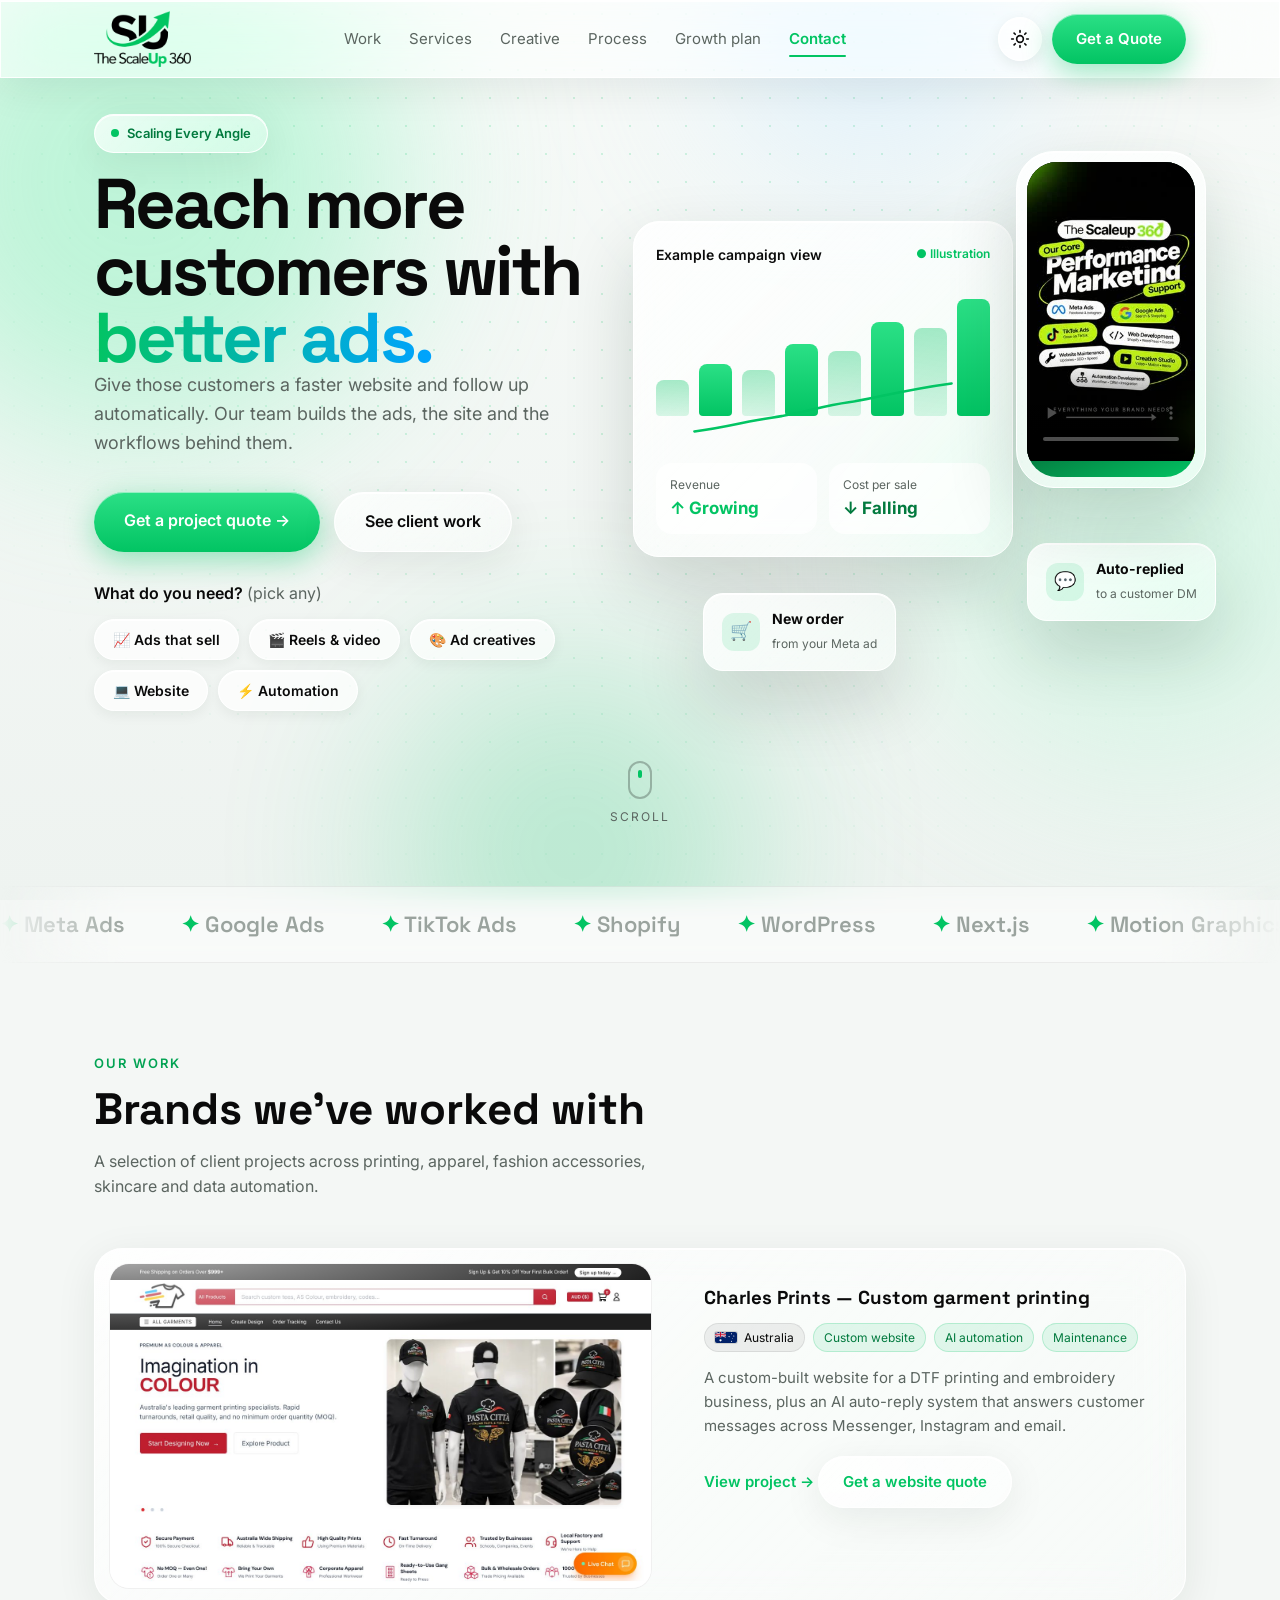
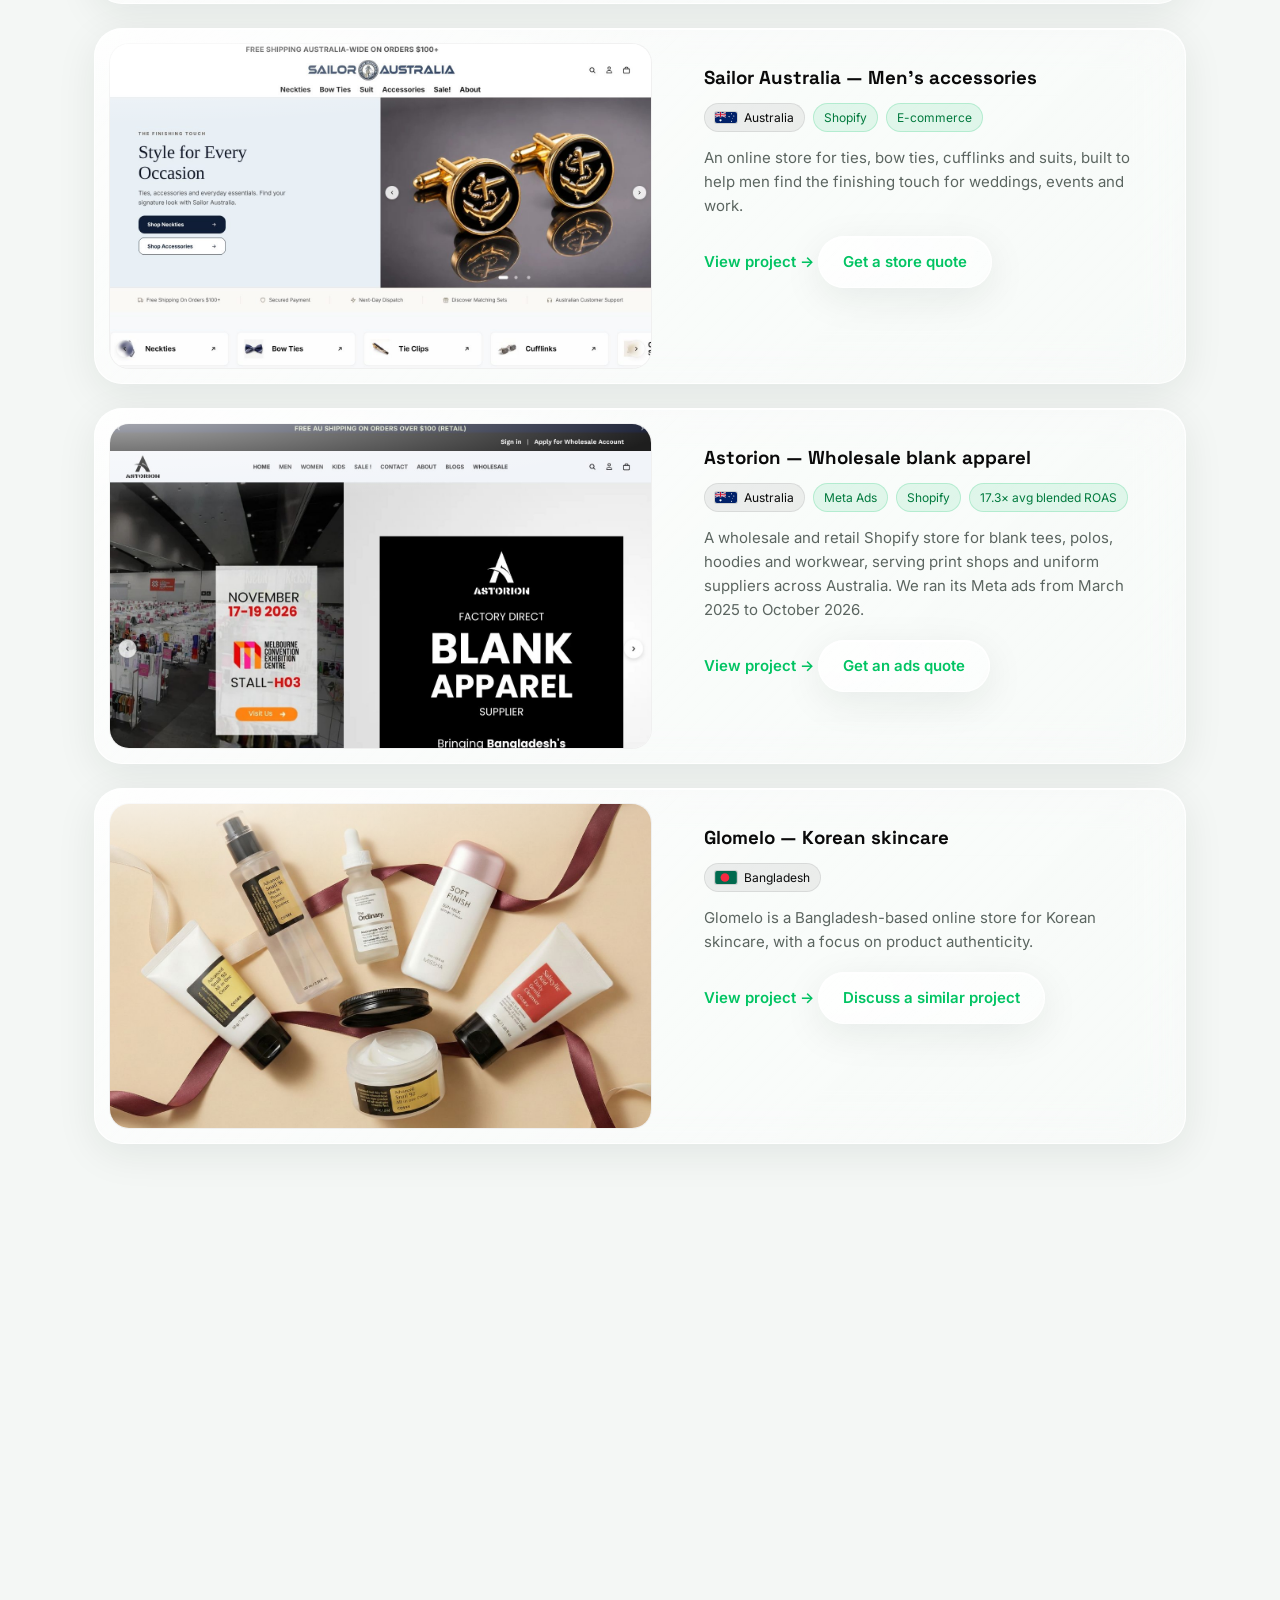
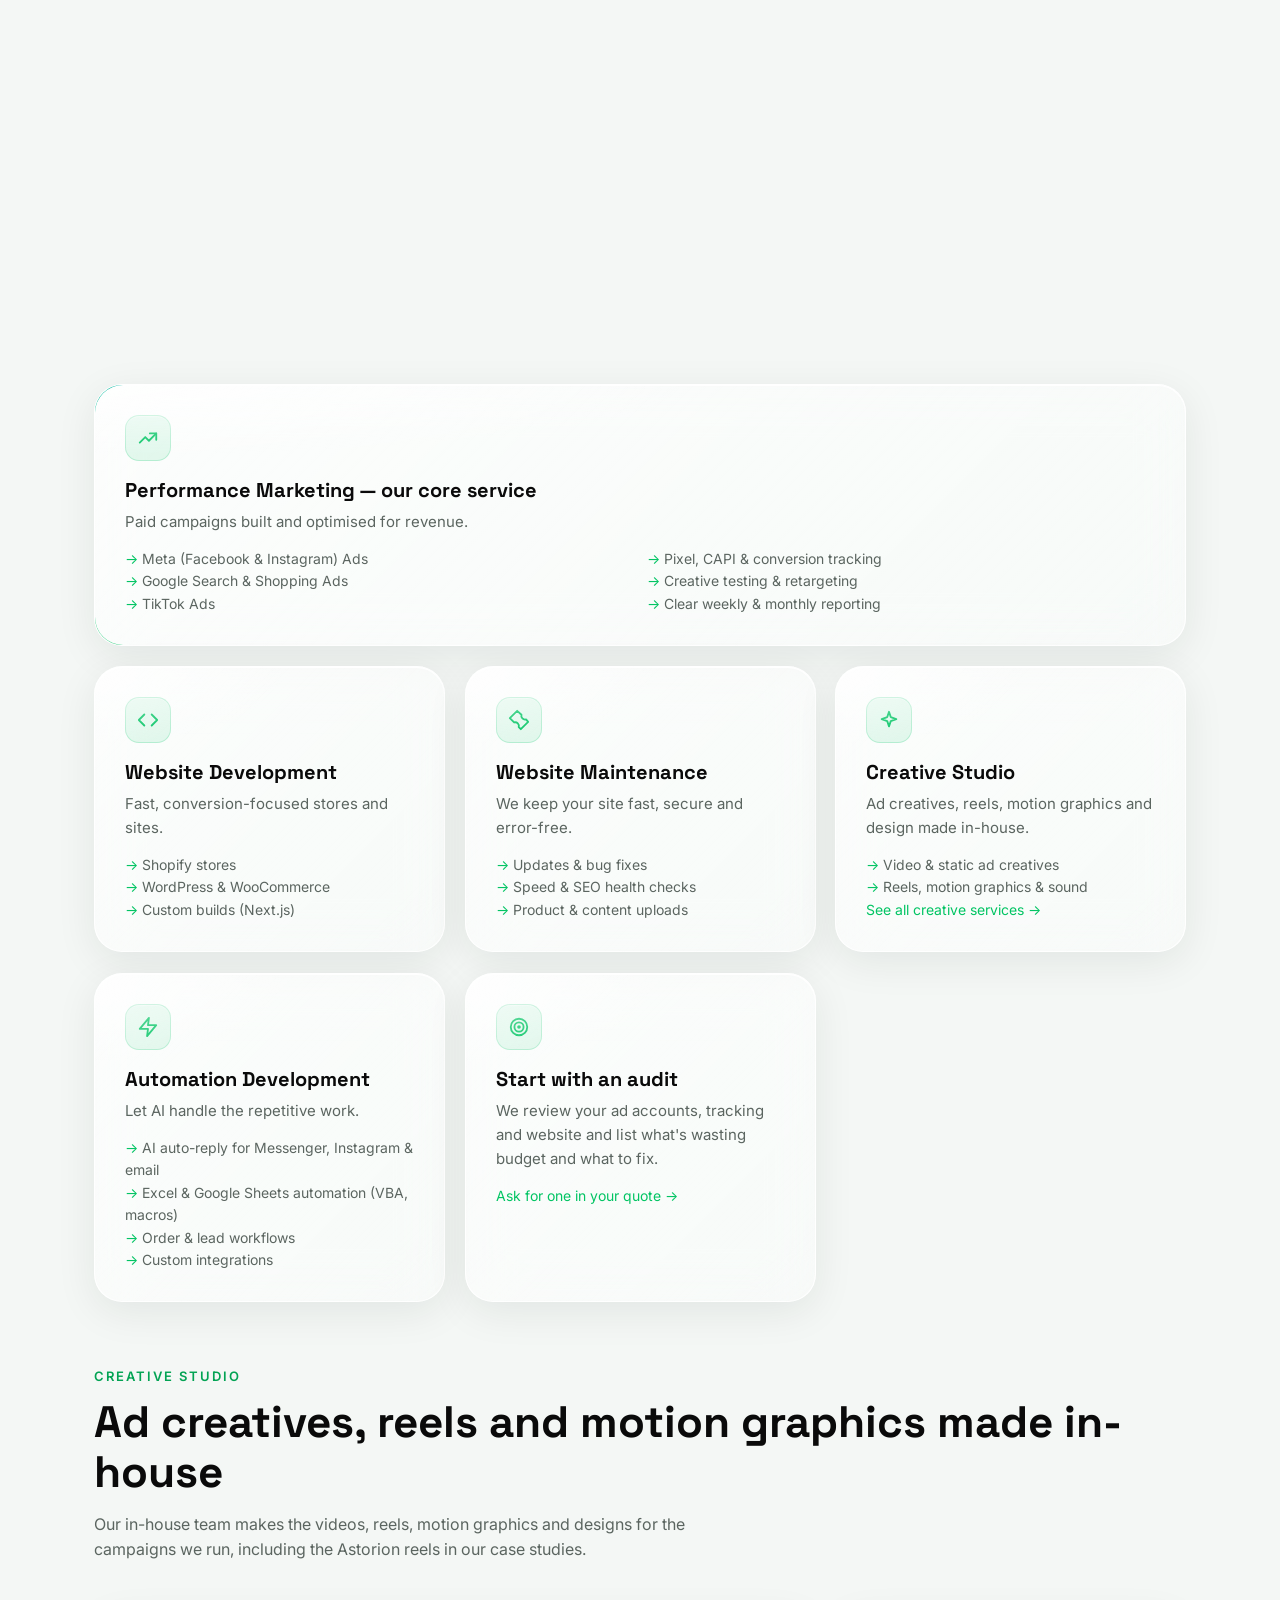
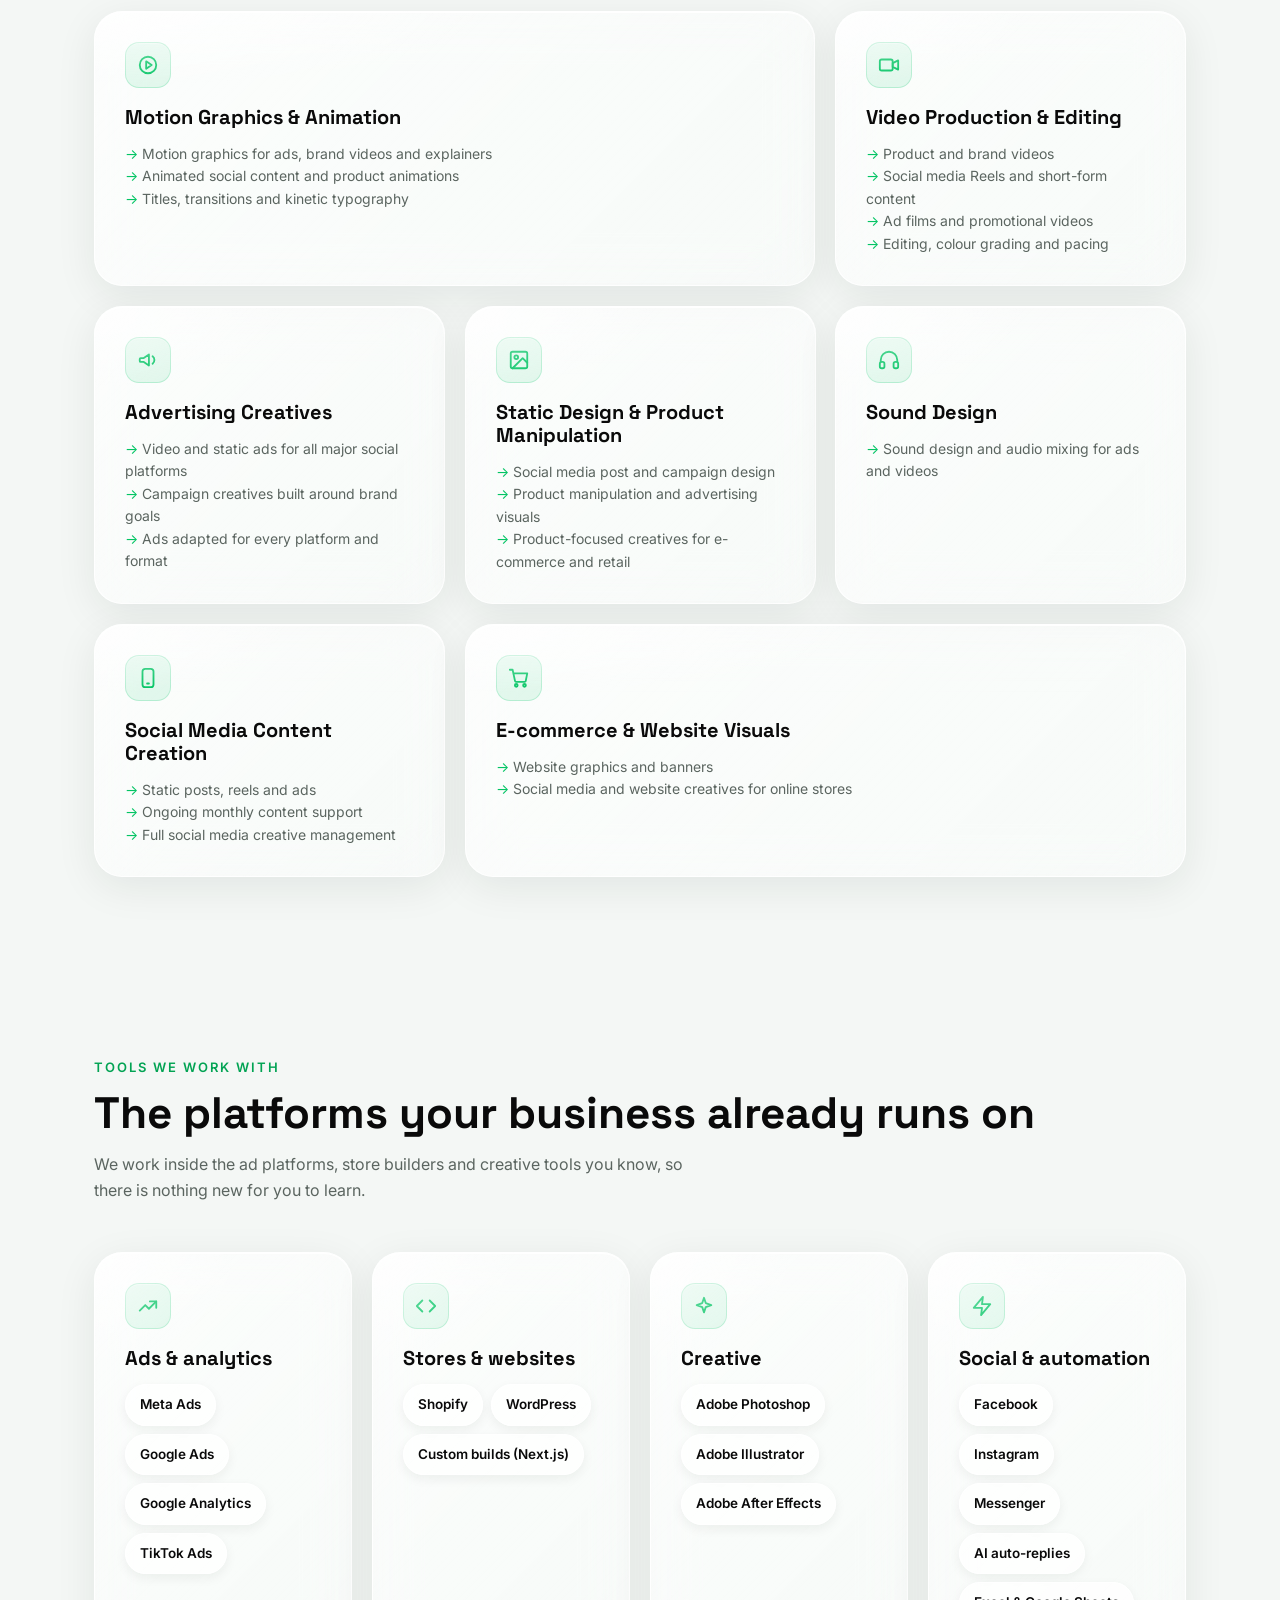
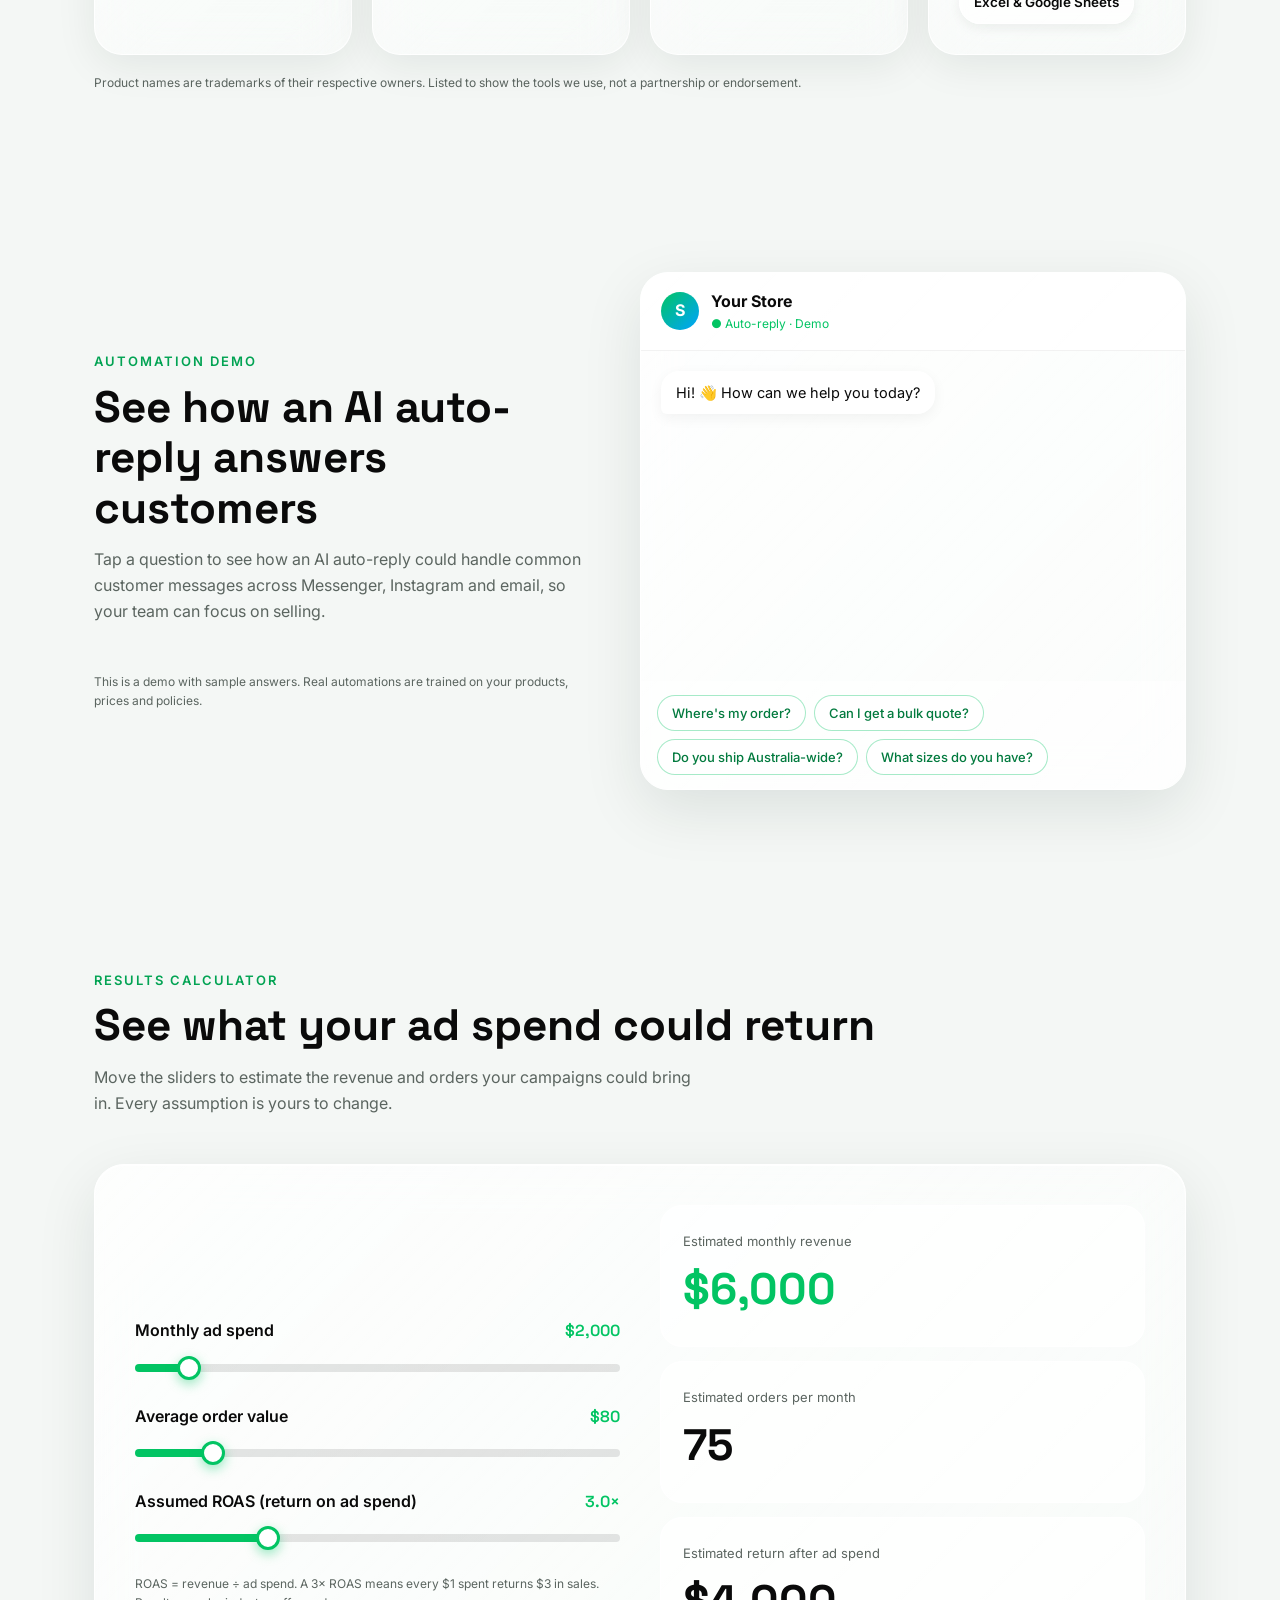
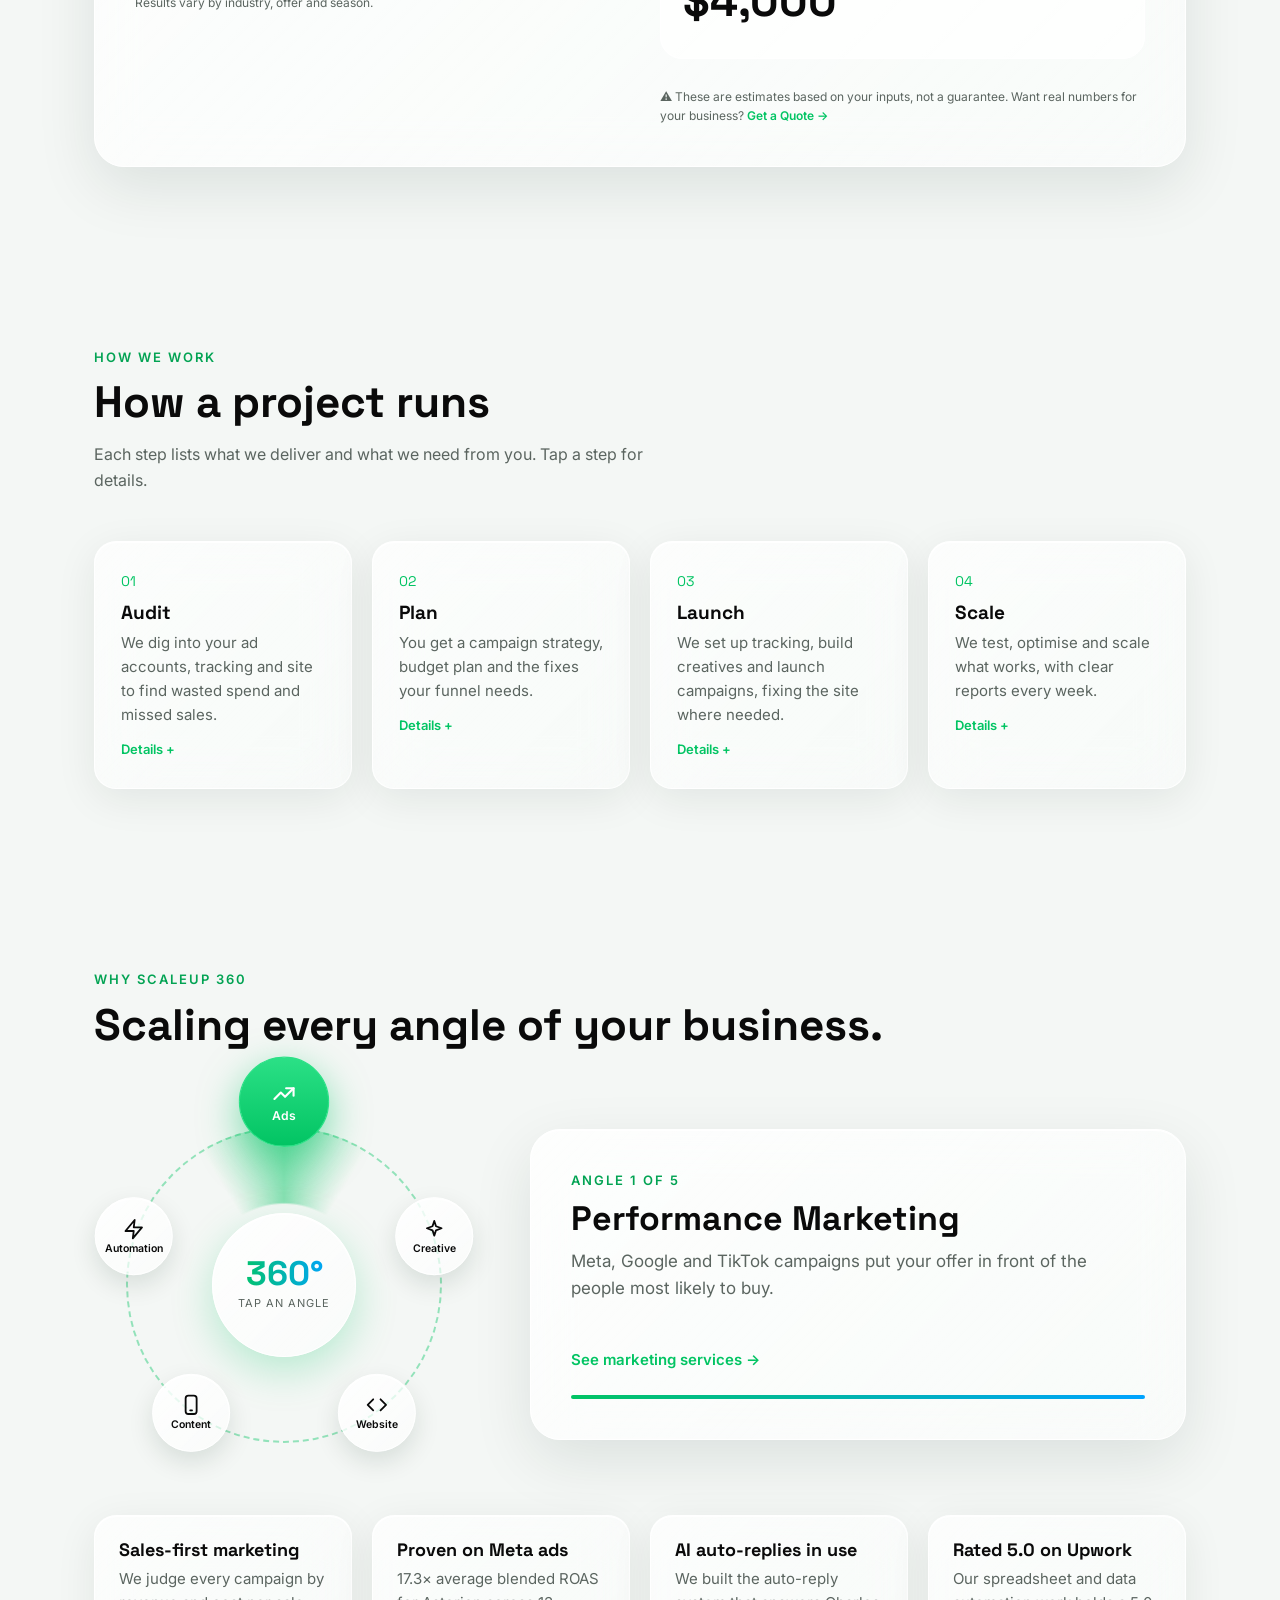
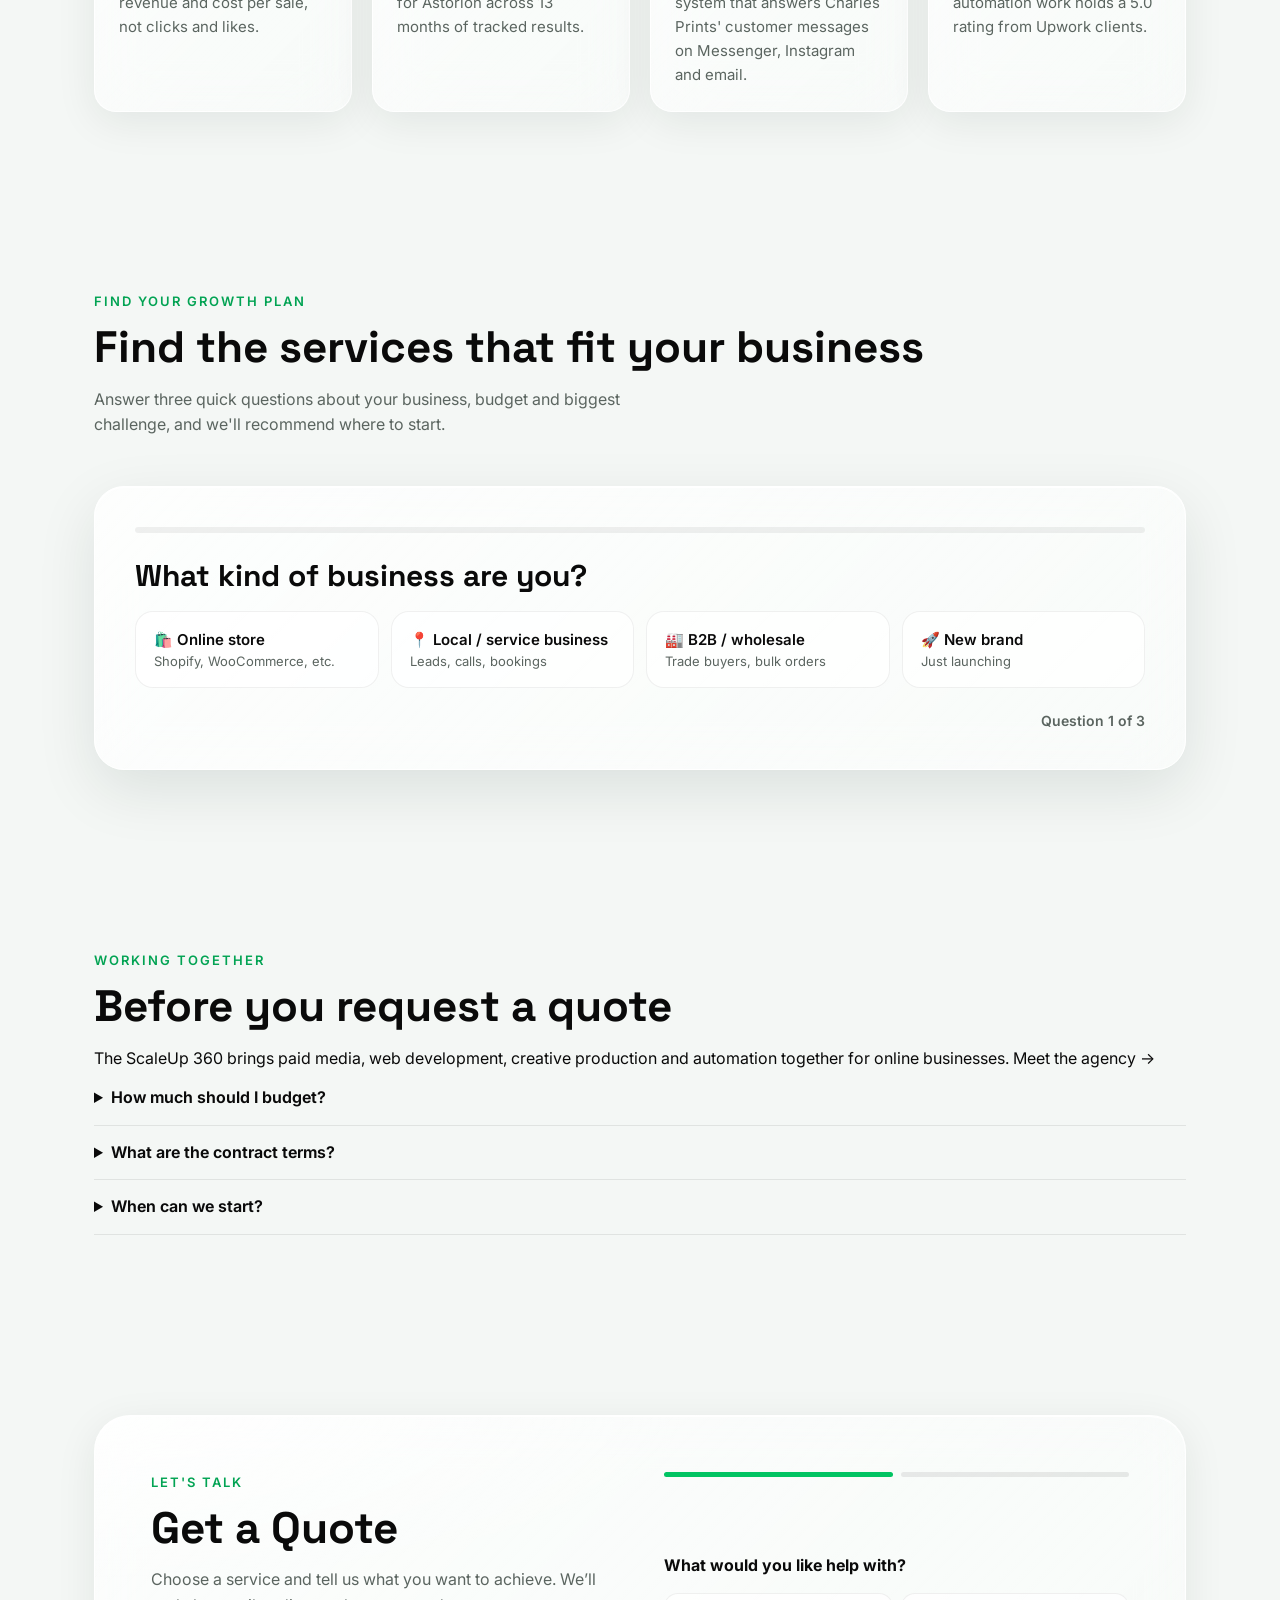
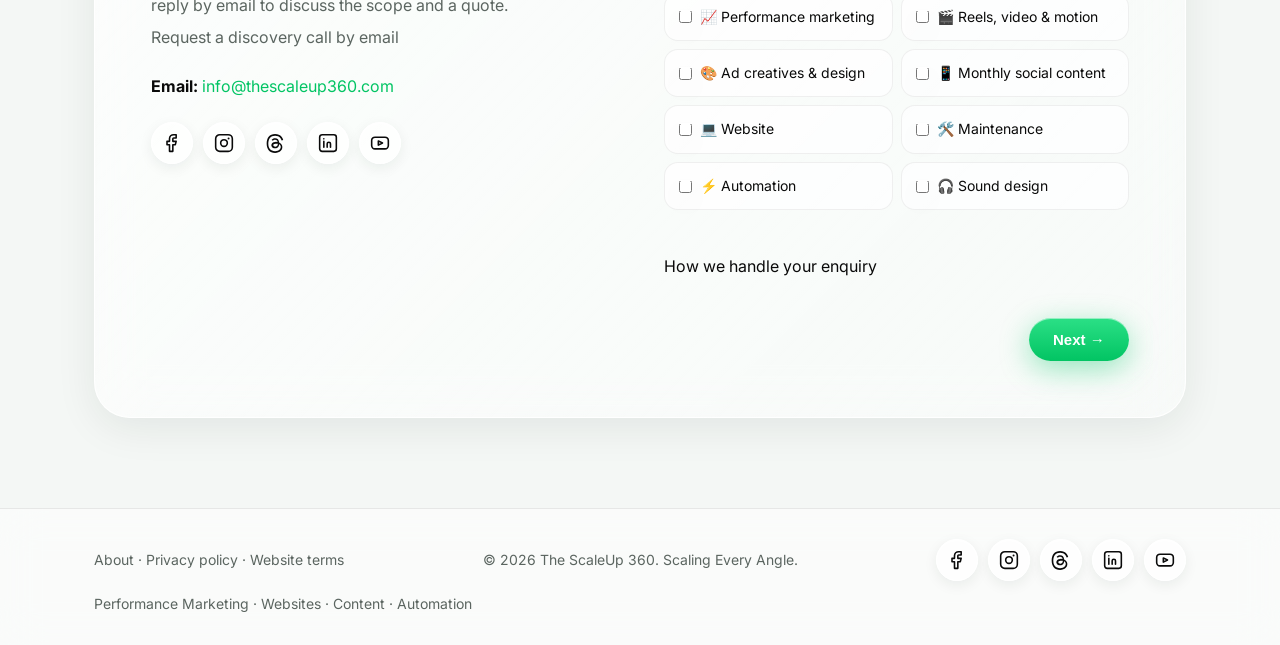
==== commit ba490b68: "Replace homepage phone reel with the new floating animation" ====
--- a/index.html
+++ b/index.html
@@ -547,7 +547,7 @@
       <svg viewBox="0 0 300 70" class="line"><path d="M0 60 C40 55 60 48 90 44 S150 30 180 26 S240 12 300 4" fill="none" stroke="#02C463" stroke-width="3" stroke-linecap="round"/></svg>
       <div class="kp"><div><small>Revenue</small><b>↑ Growing</b></div><div><small>Cost per sale</small><b class="dn">↓ Falling</b></div></div>
     </div>
-    <div class="fl phone"><div class="scr"><video id="services-reel" muted playsinline loop controls preload="none" src="/media/brand/services.mp4" poster="/media/brand/services-poster.jpg" aria-label="The ScaleUp 360 services in 15 seconds: creative content, paid ads, websites and automated follow-up"></video></div></div>
+    <div class="fl phone"><div class="scr"><video id="services-reel" muted playsinline loop controls preload="none" src="/media/brand/services.mp4?v=fa9db66c" poster="/media/brand/services-poster.jpg?v=fa9db66c" aria-label="The ScaleUp 360 homepage animation"></video></div></div>
     <div class="fl toast t1"><span class="ti">🛒</span><div><b>New order</b><small>from your Meta ad</small></div></div>
     <div class="fl toast t2"><span class="ti">💬</span><div><b>Auto-replied</b><small>to a customer DM</small></div></div>
   </div>
